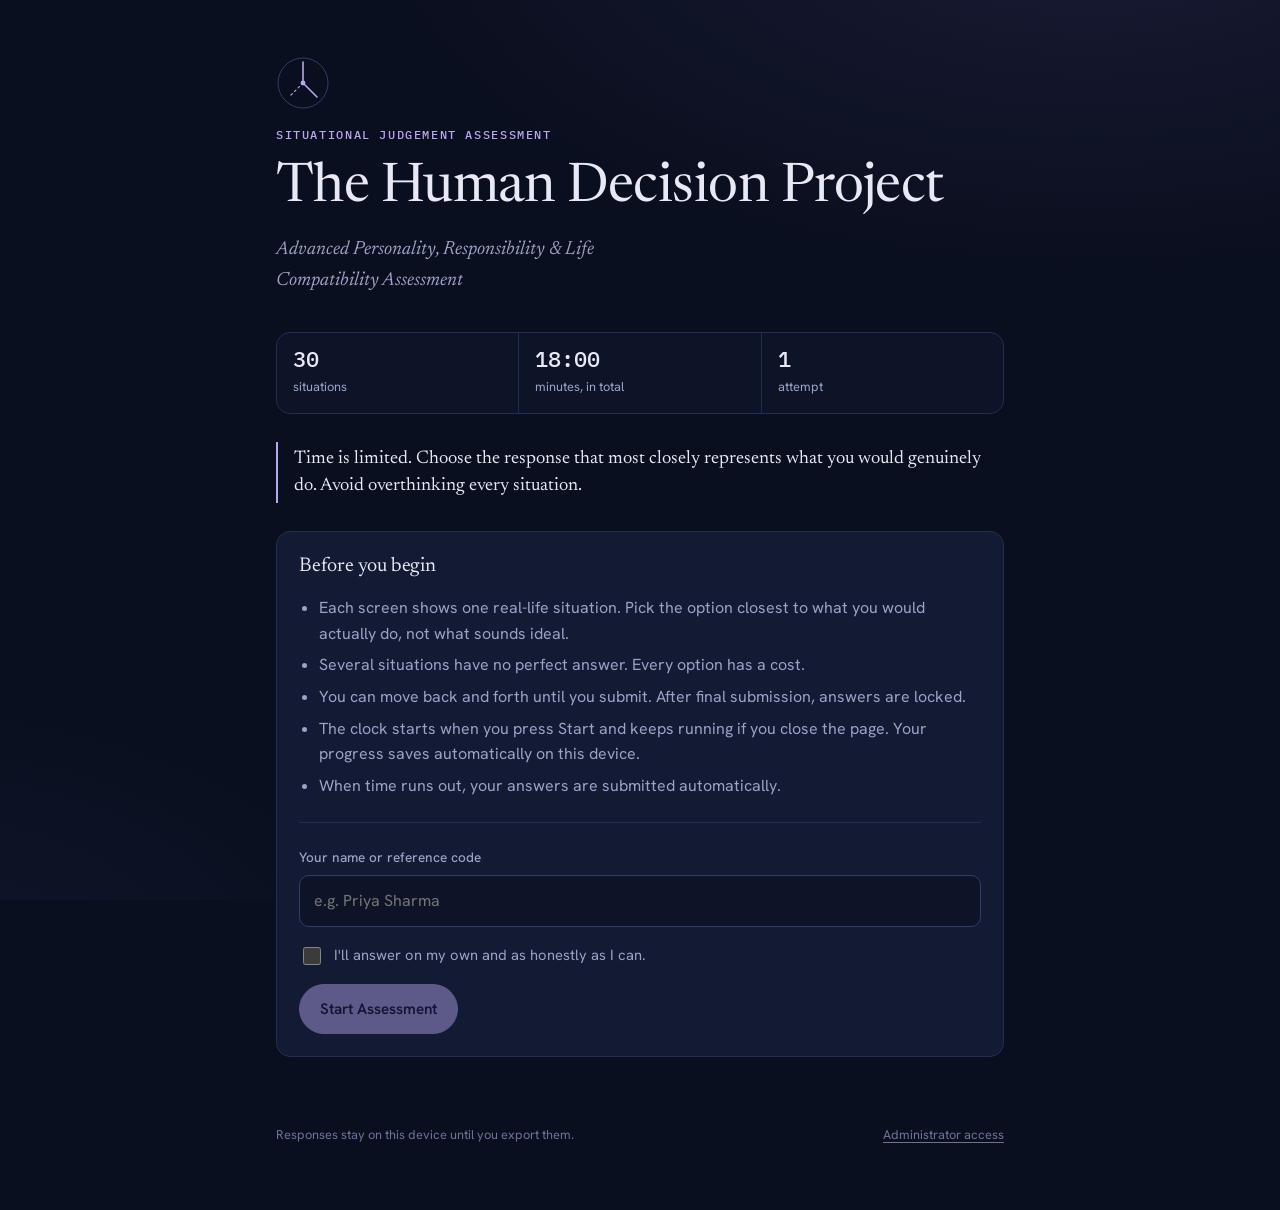
==== index.html @ 731b707e "Add The Human Decision Project assessment Co-Authored-By: Claude Opus 5.5 <noreply@anthropic.com> Cl" ====
<!doctype html>
<html lang="en">
<head>
<meta charset="utf-8">
<meta name="viewport" content="width=device-width,initial-scale=1,viewport-fit=cover">
<meta name="theme-color" content="#0A0F1F">
<title>The Human Decision Project</title>
<meta name="claude:viewport-fit-sides" content="cover">
<meta name="description" content="Advanced Personality, Responsibility & Life Compatibility Assessment">
<link rel="preconnect" href="https://fonts.googleapis.com">
<link rel="preconnect" href="https://fonts.gstatic.com" crossorigin>
<link rel="stylesheet" href="https://fonts.googleapis.com/css2?family=Newsreader:ital,opsz,wght@0,6..72,400;0,6..72,500;1,6..72,400;1,6..72,500&family=Hanken+Grotesk:wght@400;500;600;700&family=IBM+Plex+Mono:wght@400;500&display=swap">
<style>
:root{padding-top:env(safe-area-inset-top,0px);padding-bottom:env(safe-area-inset-bottom,0px)}[hidden]{display:none!important}img{max-width:100%}
/* Layout: a single calm column, one decision per screen; a thin instrument bar (clock, progress) above. Dark-only by design. */
:root{
  --bg:#0A0F1F; --bg-2:#0E1428; --surface:#131A33; --surface-2:#18203D;
  --line:#252E52; --line-2:#323C68;
  --fg:#E8E9F4; --muted:#9CA2C6; --faint:#6C739A;
  --accent:#B9A7F2; --accent-strong:#9C86EC; --accent-ink:#140F2B; --accent-wash:rgba(185,167,242,.12);
  --ok:#7FD1AE; --warn:#F2C46D; --crit:#F08A8A;
  --f-display:"Newsreader",Georgia,"Times New Roman",serif;
  --f-body:"Hanken Grotesk",system-ui,-apple-system,"Segoe UI",Roboto,sans-serif;
  --f-mono:"IBM Plex Mono",ui-monospace,SFMono-Regular,Menlo,Consolas,monospace;
  --r:14px; --r-sm:10px;
  color-scheme:dark;
}
*{box-sizing:border-box}
html,body{min-height:100%}
body{margin:0;background:var(--bg);color:var(--fg);font:16px/1.6 var(--f-body);-webkit-font-smoothing:antialiased;
  background-image:radial-gradient(1200px 600px at 85% -10%, rgba(156,134,236,.10), transparent 60%),radial-gradient(900px 500px at -10% 110%, rgba(90,110,200,.08), transparent 60%);background-attachment:fixed}
body::before{content:"";position:fixed;inset:0 0 auto;height:env(safe-area-inset-top,0px);z-index:10;background:var(--bg)}
button,input,textarea{font:inherit;color:inherit}
:focus-visible{outline:2px solid var(--accent);outline-offset:3px;border-radius:6px}
.wrap{max-width:760px;margin:0 auto;padding-left:max(16px,env(safe-area-inset-left,0px));padding-right:max(16px,env(safe-area-inset-right,0px));padding-block:28px 64px}
.wrap.wide{max-width:980px}
h1,h2,h3{font-family:var(--f-display);font-weight:400;text-wrap:balance;margin:0;letter-spacing:-.01em}
h1{font-size:clamp(2.1rem,6vw,3.4rem);line-height:1.05}
h2{font-size:clamp(1.5rem,4vw,2rem);line-height:1.15}
h3{font-size:1.25rem;line-height:1.25}
p{margin:0}
.eyebrow{font:500 .72rem/1.2 var(--f-mono);text-transform:uppercase;letter-spacing:.14em;color:var(--accent)}
.muted{color:var(--muted)}
.mono{font-family:var(--f-mono);font-variant-numeric:tabular-nums}
.stack{display:flex;flex-direction:column;gap:16px}
.row{display:flex;gap:12px;flex-wrap:wrap;align-items:center}
.view{animation:rise .45s ease both}
@keyframes rise{from{opacity:.0;transform:translateY(8px)}to{opacity:1;transform:none}}

/* buttons */
.btn{appearance:none;border:1px solid var(--line-2);background:var(--surface);color:var(--fg);padding:12px 20px;border-radius:999px;font-weight:600;font-size:.95rem;cursor:pointer;transition:background .2s,border-color .2s,transform .1s;display:inline-flex;align-items:center;gap:8px;min-height:46px}
.btn:hover{border-color:var(--accent);background:var(--surface-2)}
.btn:active{transform:translateY(1px)}
.btn.primary{background:var(--accent);border-color:var(--accent);color:var(--accent-ink)}
.btn.primary:hover{background:#CABBF6}
.btn.ghost{background:transparent;border-color:transparent;color:var(--muted)}
.btn.ghost:hover{color:var(--fg);background:var(--surface)}
.btn.danger{border-color:rgba(240,138,138,.5)}
.btn[disabled]{opacity:.45;cursor:not-allowed}
.btn.sm{padding:8px 14px;min-height:38px;font-size:.85rem}

/* intro */
.hero{padding-block:28px 8px;display:flex;flex-direction:column;gap:18px}
.hero .sub{font-family:var(--f-display);font-style:italic;font-size:1.2rem;color:var(--muted);max-width:34ch}
.mark{width:54px;height:54px}
.facts{display:grid;grid-template-columns:repeat(3,1fr);gap:1px;background:var(--line);border:1px solid var(--line);border-radius:var(--r);overflow:hidden}
.facts div{background:var(--bg-2);padding:14px 16px;min-width:0}
.facts b{display:block;font:500 1.35rem/1.2 var(--f-mono);color:var(--fg)}
.facts span{font-size:.8rem;color:var(--muted)}
.notice{border-left:2px solid var(--accent);padding:4px 0 4px 16px;font-family:var(--f-display);font-size:1.15rem;line-height:1.45}
.panel{background:var(--surface);border:1px solid var(--line);border-radius:var(--r);padding:22px}
.rules{margin:0;padding-left:20px;color:var(--muted);display:flex;flex-direction:column;gap:6px}
.field{display:flex;flex-direction:column;gap:6px}
.field label{font-size:.85rem;color:var(--muted);font-weight:500}
.input{background:var(--bg-2);border:1px solid var(--line-2);border-radius:var(--r-sm);padding:12px 14px;width:100%;min-height:46px}
.input:focus{border-color:var(--accent);outline:none}
.check{display:flex;gap:10px;align-items:flex-start;font-size:.92rem;color:var(--muted);cursor:pointer}
.check input{margin-top:4px;accent-color:var(--accent);width:18px;height:18px;flex:none}

/* test bar */
.bar{position:sticky;top:env(safe-area-inset-top,0px);z-index:5;background:rgba(10,15,31,.86);backdrop-filter:blur(10px);-webkit-backdrop-filter:blur(10px);border-bottom:1px solid var(--line)}
.bar-in{max-width:760px;margin:0 auto;padding-left:max(16px,env(safe-area-inset-left,0px));padding-right:max(16px,env(safe-area-inset-right,0px));padding-block:12px;display:flex;align-items:center;gap:14px;flex-wrap:wrap}
.clock{font:500 1.35rem/1 var(--f-mono);font-variant-numeric:tabular-nums;padding:8px 12px;border:1px solid var(--line-2);border-radius:999px;display:flex;align-items:center;gap:8px;transition:color .3s,border-color .3s}
.clock i{width:8px;height:8px;border-radius:50%;background:var(--accent);animation:pulse 2s ease-in-out infinite}
.clock.warn{color:var(--warn);border-color:rgba(242,196,109,.5)}.clock.warn i{background:var(--warn)}
.clock.crit{color:var(--crit);border-color:rgba(240,138,138,.6)}.clock.crit i{background:var(--crit);animation-duration:.8s}
@keyframes pulse{50%{opacity:.3}}
.prog{flex:1;min-width:140px;display:flex;flex-direction:column;gap:6px}
.prog-meta{display:flex;justify-content:space-between;font:400 .78rem/1 var(--f-mono);color:var(--muted);gap:8px}
.track{height:4px;background:var(--line);border-radius:4px;overflow:hidden}
.track span{display:block;height:100%;background:linear-gradient(90deg,var(--accent-strong),var(--accent));width:0;transition:width .4s ease}
.toast{position:fixed;left:50%;transform:translateX(-50%);top:calc(env(safe-area-inset-top,0px) + 82px);z-index:20;max-width:min(560px,calc(100% - 32px));background:var(--surface-2);border:1px solid var(--line-2);border-left:3px solid var(--warn);border-radius:var(--r-sm);padding:12px 16px;box-shadow:0 12px 40px rgba(0,0,0,.45);display:flex;gap:12px;align-items:flex-start;animation:drop .35s ease both}
.toast.crit{border-left-color:var(--crit)}
.toast b{font-family:var(--f-mono);font-weight:500}
@keyframes drop{from{opacity:0;transform:translate(-50%,-10px)}to{opacity:1;transform:translate(-50%,0)}}

/* question */
.q-head{display:flex;justify-content:space-between;align-items:baseline;gap:12px;margin-bottom:14px}
.q-num{font:500 .8rem/1 var(--f-mono);color:var(--accent);letter-spacing:.08em}
.q-text{font-family:var(--f-display);font-size:clamp(1.3rem,3.6vw,1.65rem);line-height:1.38;margin-bottom:8px}
.q-ask{color:var(--muted);font-size:.92rem;margin-bottom:20px}
.opts{display:flex;flex-direction:column;gap:10px}
.opt{display:flex;gap:14px;align-items:flex-start;text-align:left;width:100%;background:var(--bg-2);border:1px solid var(--line);border-radius:var(--r-sm);padding:14px 16px;cursor:pointer;transition:border-color .2s,background .2s,transform .15s;line-height:1.5}
.opt:hover{border-color:var(--line-2);background:var(--surface)}
.opt .k{flex:none;width:28px;height:28px;border-radius:50%;border:1px solid var(--line-2);display:grid;place-items:center;font:500 .8rem/1 var(--f-mono);color:var(--muted);transition:all .2s}
.opt[aria-checked="true"]{border-color:var(--accent);background:var(--accent-wash)}
.opt[aria-checked="true"] .k{background:var(--accent);border-color:var(--accent);color:var(--accent-ink)}
.q-card{transition:opacity .22s ease,transform .22s ease}
.q-card.out{opacity:0;transform:translateX(-10px)}
.q-card.in{opacity:0;transform:translateX(10px)}
.nav{display:flex;justify-content:space-between;gap:10px;margin-top:24px;flex-wrap:wrap}
.grid-toggle{margin-top:28px;border-top:1px solid var(--line);padding-top:16px}
.qgrid{display:grid;grid-template-columns:repeat(10,1fr);gap:6px;margin-top:12px}
.qgrid button{aspect-ratio:1;max-width:100%;border:1px solid var(--line);background:transparent;border-radius:8px;font:500 .78rem/1 var(--f-mono);color:var(--muted);cursor:pointer;padding:0}
.qgrid button.ans{background:var(--surface-2);color:var(--fg);border-color:var(--line-2)}
.qgrid button.cur{border-color:var(--accent);color:var(--accent)}

/* review / done */
.list{display:flex;flex-direction:column;gap:8px}
.chip{display:inline-flex;align-items:center;gap:6px;padding:4px 10px;border-radius:999px;font:500 .78rem/1.4 var(--f-mono);border:1px solid var(--line-2);color:var(--muted)}
.chip.ok{color:var(--ok);border-color:rgba(127,209,174,.4)}
.chip.warn{color:var(--warn);border-color:rgba(242,196,109,.4)}
.chip.crit{color:var(--crit);border-color:rgba(240,138,138,.4)}
.confirm{border:1px solid rgba(242,196,109,.45);background:rgba(242,196,109,.06);border-radius:var(--r);padding:18px}
.id-block{font:500 clamp(1.2rem,4.5vw,1.7rem)/1.2 var(--f-mono);letter-spacing:.04em;word-break:break-all;color:var(--accent)}
.stats{display:grid;grid-template-columns:repeat(4,1fr);gap:1px;background:var(--line);border:1px solid var(--line);border-radius:var(--r);overflow:hidden}
.stats div{background:var(--bg-2);padding:14px;min-width:0}
.stats b{display:block;font:500 1.15rem/1.3 var(--f-mono)}
.stats span{font-size:.78rem;color:var(--muted)}
textarea.input{min-height:160px;font:400 .8rem/1.5 var(--f-mono);resize:vertical}
details summary{cursor:pointer;color:var(--muted);font-size:.9rem}
.hr{height:1px;background:var(--line);border:0;margin:8px 0}
.foot{margin-top:40px;font-size:.8rem;color:var(--faint);display:flex;justify-content:space-between;gap:12px;flex-wrap:wrap}
.linkish{background:none;border:0;color:var(--faint);text-decoration:underline;text-underline-offset:3px;cursor:pointer;padding:0;font-size:.8rem}
.linkish:hover{color:var(--muted)}

/* admin report */
.rep-sec{display:flex;flex-direction:column;gap:14px;padding-block:22px;border-top:1px solid var(--line)}
.rep-sec:first-of-type{border-top:0}
.dims{display:flex;flex-direction:column;gap:14px}
.dim{display:grid;grid-template-columns:minmax(0,190px) 1fr 46px;gap:14px;align-items:center}
.dim .nm{font-weight:600;font-size:.92rem}
.dim .val{font:500 .9rem/1 var(--f-mono);text-align:right;font-variant-numeric:tabular-nums}
.meter{position:relative;height:10px;background:var(--bg-2);border:1px solid var(--line);border-radius:6px;overflow:hidden}
.meter span{position:absolute;inset:0 auto 0 0;border-radius:6px}
.meter::after{content:"";position:absolute;left:50%;top:-2px;bottom:-2px;width:1px;background:var(--line-2)}
.obs{grid-column:1/-1;color:var(--muted);font-size:.9rem;margin-top:-6px}
.tbl-wrap{overflow-x:auto;border:1px solid var(--line);border-radius:var(--r-sm)}
table{border-collapse:collapse;width:100%;font-size:.88rem;min-width:520px}
th,td{text-align:left;padding:10px 12px;border-bottom:1px solid var(--line);vertical-align:top}
th{font:500 .72rem/1.2 var(--f-mono);text-transform:uppercase;letter-spacing:.1em;color:var(--muted);background:var(--bg-2)}
tr:last-child td{border-bottom:0}
.two{display:grid;grid-template-columns:1fr 1fr;gap:16px}
.card{background:var(--surface);border:1px solid var(--line);border-radius:var(--r);padding:18px;min-width:0}
.card ul{margin:8px 0 0;padding-left:18px;display:flex;flex-direction:column;gap:6px}
.pat{display:grid;grid-template-columns:minmax(0,170px) 1fr 30px;gap:12px;align-items:center;font-size:.9rem}
.pat .meter::after{display:none}
.disclaimer{font-size:.85rem;color:var(--muted);border:1px dashed var(--line-2);border-radius:var(--r-sm);padding:12px 14px}

@media (max-width:620px){
  .facts{grid-template-columns:1fr 1fr 1fr}
  .facts b{font-size:1.1rem}
  .stats{grid-template-columns:1fr 1fr}
  .two{grid-template-columns:1fr}
  .dim{grid-template-columns:1fr 46px}
  .dim .meter{grid-column:1/-1;grid-row:2}
  .pat{grid-template-columns:minmax(0,1fr) 30px}
  .pat .meter{grid-column:1/-1;grid-row:2}
  .qgrid{grid-template-columns:repeat(6,1fr)}
  .bar-in{gap:10px}
  .clock{font-size:1.15rem}
}
@media (prefers-reduced-motion:reduce){*,*::before,*::after{animation:none!important;transition:none!important}}
</style>
</head>
<body>

<div id="app">

<!-- INTRO -->
<section id="v-intro" class="view" hidden>
  <div class="wrap stack" style="gap:28px">
    <div class="hero">
      <svg class="mark" viewBox="0 0 54 54" aria-hidden="true"><circle cx="27" cy="27" r="25" fill="none" stroke="var(--line-2)"/><path d="M27 6v21l14 14" fill="none" stroke="var(--accent)" stroke-width="1.6" stroke-linecap="round"/><path d="M27 27 13 41" fill="none" stroke="var(--muted)" stroke-width="1.2" stroke-linecap="round" stroke-dasharray="2 3"/><circle cx="27" cy="27" r="2.4" fill="var(--accent)"/></svg>
      <p class="eyebrow">Situational judgement assessment</p>
      <h1>The Human Decision Project</h1>
      <p class="sub">Advanced Personality, Responsibility &amp; Life Compatibility Assessment</p>
    </div>

    <div class="facts">
      <div><b>30</b><span>situations</span></div>
      <div><b>18:00</b><span>minutes, in total</span></div>
      <div><b>1</b><span>attempt</span></div>
    </div>

    <p class="notice">Time is limited. Choose the response that most closely represents what you would genuinely do. Avoid overthinking every situation.</p>

    <div class="panel stack">
      <h3>Before you begin</h3>
      <ul class="rules">
        <li>Each screen shows one real-life situation. Pick the option closest to what you would actually do, not what sounds ideal.</li>
        <li>Several situations have no perfect answer. Every option has a cost.</li>
        <li>You can move back and forth until you submit. After final submission, answers are locked.</li>
        <li>The clock starts when you press Start and keeps running if you close the page. Your progress saves automatically on this device.</li>
        <li>When time runs out, your answers are submitted automatically.</li>
      </ul>
      <hr class="hr">
      <div class="field">
        <label for="inp-name">Your name or reference code</label>
        <input id="inp-name" class="input" autocomplete="off" maxlength="80" placeholder="e.g. Priya Sharma">
      </div>
      <label class="check" for="inp-consent"><input type="checkbox" id="inp-consent"> I'll answer on my own and as honestly as I can.</label>
      <div class="row">
        <button id="btn-start" class="btn primary" disabled>Start Assessment</button>
        <span id="intro-hint" class="muted" style="font-size:.85rem"></span>
      </div>
    </div>

    <div class="foot"><span>Responses stay on this device until you export them.</span><button class="linkish" data-go-admin>Administrator access</button></div>
  </div>
</section>

<!-- TEST -->
<section id="v-test" hidden>
  <div class="bar"><div class="bar-in">
    <div id="clock" class="clock" role="timer" aria-live="off"><i></i><span id="clock-t">18:00</span></div>
    <div class="prog">
      <div class="prog-meta"><span id="pm-answered">0 answered</span><span id="pm-left">30 unanswered</span></div>
      <div class="track"><span id="pm-track"></span></div>
    </div>
  </div></div>
  <div class="wrap">
    <div id="qcard" class="q-card">
      <div class="q-head"><span id="q-num" class="q-num">SITUATION 01 / 30</span></div>
      <p id="q-text" class="q-text"></p>
      <p class="q-ask">What would you actually do?</p>
      <div id="q-opts" class="opts" role="radiogroup" aria-labelledby="q-text"></div>
    </div>
    <div class="nav">
      <button id="btn-prev" class="btn">← Previous</button>
      <div class="row">
        <button id="btn-review" class="btn ghost">Review &amp; submit</button>
        <button id="btn-next" class="btn primary">Next →</button>
      </div>
    </div>
    <div class="grid-toggle">
      <details id="grid-d"><summary>Jump to a situation</summary><div id="qgrid" class="qgrid"></div></details>
    </div>
  </div>
</section>

<!-- REVIEW -->
<section id="v-review" class="view" hidden>
  <div class="wrap stack" style="gap:22px">
    <div class="row" style="justify-content:space-between"><p class="eyebrow">Review</p><div id="clock2" class="clock"><i></i><span id="clock2-t"></span></div></div>
    <h2>Ready to submit?</h2>
    <p id="rv-summary" class="muted"></p>
    <div id="rv-unans" class="stack" style="gap:10px"></div>
    <div class="row">
      <button id="rv-back" class="btn">← Back to situations</button>
      <button id="rv-submit" class="btn primary">Submit final responses</button>
    </div>
    <div id="rv-confirm" class="confirm stack" hidden>
      <p><b>Submit now?</b> Your answers will be locked and cannot be changed afterwards.</p>
      <div class="row"><button id="rv-cancel" class="btn">Keep working</button><button id="rv-yes" class="btn primary">Yes, submit</button></div>
    </div>
  </div>
</section>

<!-- DONE -->
<section id="v-done" class="view" hidden>
  <div class="wrap stack" style="gap:24px">
    <p class="eyebrow" id="done-eyebrow">Submitted</p>
    <h2>Thank you. Your responses are recorded.</h2>
    <p class="muted">This assessment does not show a result to participants. Download your response file and send it to the person who asked you to take the assessment.</p>
    <div class="panel stack" style="gap:10px">
      <span class="muted" style="font-size:.85rem">Assessment ID</span>
      <div id="done-id" class="id-block"></div>
    </div>
    <div id="ix-offer" class="panel stack" hidden>
      <p class="eyebrow">Optional · adults 18+ · untimed</p>
      <h3>Intimacy &amp; sexual compatibility</h3>
      <p class="muted" style="font-size:.92rem">8 short questions about expectations, communication and boundaries around physical intimacy in a long-term relationship. Nothing explicit. It is entirely your choice, and skipping it has no effect on anything else. Do this part only if you are comfortable sharing these answers with the assessor.</p>
      <label class="check" for="ix-adult"><input type="checkbox" id="ix-adult"> I am 18 or older.</label>
      <label class="check" for="ix-consent"><input type="checkbox" id="ix-consent"> I choose to answer this section and understand it will be included in my response file.</label>
      <div class="row"><button id="ix-start" class="btn primary" disabled>Begin optional section</button><button id="ix-skip" class="btn ghost">Skip this section</button></div>
    </div>
    <p id="ix-status" class="muted" style="font-size:.9rem" hidden></p>
    <div class="stats">
      <div><b id="ds-ans"></b><span>answered</span></div>
      <div><b id="ds-un"></b><span>unanswered</span></div>
      <div><b id="ds-time"></b><span>time taken</span></div>
      <div><b id="ds-at"></b><span>completed</span></div>
    </div>
    <div class="row">
      <button id="btn-dl-json" class="btn primary">Download response file (.json)</button>
      <button id="btn-dl-rep" class="btn">Download readable report</button>
      <button id="btn-copy" class="btn ghost">Copy response data</button>
    </div>
    <p id="dl-msg" class="muted" style="font-size:.88rem" aria-live="polite"></p>
    <details><summary>Show raw response data</summary><textarea id="raw-json" class="input" readonly style="margin-top:10px"></textarea></details>
    <div id="admin-entry" class="panel row" style="justify-content:space-between" hidden>
      <div><b>Administrator analysis</b><p class="muted" style="font-size:.88rem">For the assessor only. Requires the administrator passcode.</p></div>
      <button class="btn" data-go-admin>Open analysis →</button>
    </div>
    <div class="foot"><span>Responses are locked.</span><button id="btn-new" class="linkish">Start a new assessment on this device</button></div>
    <div id="new-confirm" class="confirm stack" hidden>
      <p>This archives the current submission on this device and starts a fresh assessment with a new ID. Make sure the response file has been saved.</p>
      <div class="row"><button id="new-cancel" class="btn">Cancel</button><button id="new-yes" class="btn danger">Start new assessment</button></div>
    </div>
  </div>
</section>

<!-- INTIMACY MODULE -->
<section id="v-ix" hidden>
  <div class="bar"><div class="bar-in">
    <span class="chip">Optional · untimed</span>
    <div class="prog">
      <div class="prog-meta"><span id="ix-pm-a">0 answered</span><span>Intimacy &amp; compatibility</span></div>
      <div class="track"><span id="ix-pm-t"></span></div>
    </div>
  </div></div>
  <div class="wrap">
    <div id="ix-card" class="q-card">
      <div class="q-head"><span id="ix-num" class="q-num"></span></div>
      <p id="ix-text" class="q-text"></p>
      <p class="q-ask">Choose the answer that fits you best.</p>
      <div id="ix-opts" class="opts" role="radiogroup" aria-labelledby="ix-text"></div>
    </div>
    <div class="nav">
      <button id="ix-prev" class="btn">← Previous</button>
      <button id="ix-next" class="btn primary">Next →</button>
    </div>
    <div id="ix-confirm" class="confirm stack" style="margin-top:20px" hidden>
      <p id="ix-confirm-t"><b>Submit this section?</b> Answers will be locked.</p>
      <div class="row"><button id="ix-cancel" class="btn">Keep working</button><button id="ix-yes" class="btn primary">Submit section</button></div>
    </div>
    <div class="foot"><button id="ix-leave" class="linkish">Stop and skip this section</button></div>
  </div>
</section>

<!-- ADMIN -->
<section id="v-admin" class="view" hidden>
  <div class="wrap wide stack" style="gap:22px">
    <div class="row" style="justify-content:space-between"><p class="eyebrow">Administrator</p><button id="adm-exit" class="btn ghost sm">← Exit</button></div>
    <div id="adm-gate" class="panel stack" style="max-width:460px">
      <h3>Administrator passcode</h3>
      <p class="muted" style="font-size:.9rem">The analysis is for the assessor only. Participants should not see it.</p>
      <div class="field"><label for="adm-code">Passcode</label><input id="adm-code" type="password" class="input" autocomplete="off"></div>
      <div class="row"><button id="adm-unlock" class="btn primary">Unlock</button><span id="adm-err" class="muted" style="font-size:.85rem;color:var(--crit)"></span></div>
    </div>
    <div id="adm-load" class="stack" hidden>
      <h2>Load a response file</h2>
      <div class="two">
        <div class="card stack">
          <h3>From a file</h3>
          <p class="muted" style="font-size:.9rem">Choose a .json response file exported by a participant.</p>
          <input id="adm-file" type="file" accept=".json,application/json" class="input">
          <div id="adm-local" class="stack" hidden><hr class="hr"><button id="adm-use-local" class="btn">Use the latest submission on this device</button></div>
        </div>
        <div class="card stack">
          <h3>Paste the data</h3>
          <textarea id="adm-paste" class="input" placeholder='{"schema":"human-decision-project/1", …}'></textarea>
          <button id="adm-parse" class="btn">Analyse pasted data</button>
        </div>
      </div>
      <p id="adm-load-err" style="color:var(--crit);font-size:.9rem" aria-live="polite"></p>
    </div>
    <div id="adm-report" hidden></div>
  </div>
</section>

</div>
<div id="toast-root" aria-live="assertive"></div>

<script>
(function(){
"use strict";
/* ---------- data ---------- */
const QUESTIONS = [{"id":"F1","text":"Your salary has just come in. After rent you have ₹40,000 left. A close friend asks to borrow ₹25,000 for a hospital bill and says he will repay in three months. Your own course fee of ₹30,000 is due in four months.","opts":[{"id":"F1-a","text":"Lend him the full amount. The course can wait if it has to."},{"id":"F1-b","text":"Lend ₹10,000 and help him find other sources for the rest."},{"id":"F1-c","text":"Lend the full amount, but agree on a written repayment schedule first."},{"id":"F1-d","text":"Tell him you can't lend right now, without going into detail."},{"id":"F1-e","text":"Offer to pay part of the bill directly to the hospital instead of giving cash."},{"id":"F1-f","text":"Lend it, and plan to borrow from your family if your course fee falls short."}]},{"id":"E1","text":"Your partner snaps at you after a long day over something small. You did nothing wrong.","opts":[{"id":"E1-a","text":"Give them space and talk about it later, once they are calm."},{"id":"E1-b","text":"Ask right away what is actually bothering them."},{"id":"E1-c","text":"Tell them it isn't fair to take it out on you."},{"id":"E1-d","text":"Snap back. You've had a long day too."},{"id":"E1-e","text":"Apologise even though it wasn't your fault, to keep the peace."},{"id":"E1-f","text":"Make them tea, say nothing about it, and let it pass."}]},{"id":"P1","text":"Driving on a highway at night, you see the car ahead hit a two-wheeler and drive away. The rider is lying on the road, conscious, with a bleeding leg.","opts":[{"id":"P1-a","text":"Park safely with hazard lights on, call 112, then go to the rider."},{"id":"P1-b","text":"Chase the car to get its number plate."},{"id":"P1-c","text":"Drag the rider off the road immediately."},{"id":"P1-d","text":"Call 112 from your car and wait there until help arrives."},{"id":"P1-e","text":"Stop and record a video of the scene for evidence, then help."},{"id":"P1-f","text":"Wave down other vehicles so you can help together."}]},{"id":"I1","text":"Your parents want you to spend two years in government-exam coaching. You want to try building your own business.","opts":[{"id":"I1-a","text":"Follow their plan. They have sacrificed a lot for you."},{"id":"I1-b","text":"Start the business with a fixed deadline. If it fails, do the coaching."},{"id":"I1-c","text":"Do both part-time."},{"id":"I1-d","text":"Go ahead with the business. It's your life."},{"id":"I1-e","text":"Show them a written plan and ask for one year."},{"id":"I1-f","text":"Put off the decision and keep things as they are."}]},{"id":"A1","text":"You are offered a promotion with 40% more pay, but it means moving to another city for two years. Your parents are ageing and live alone near you.","opts":[{"id":"A1-a","text":"Accept. Arrange care for them and visit every month."},{"id":"A1-b","text":"Decline. Family comes first at this stage."},{"id":"A1-c","text":"Try to negotiate a later move or partly remote work."},{"id":"A1-d","text":"Accept and move your parents with you."},{"id":"A1-e","text":"Ask your siblings to take over their care."},{"id":"A1-f","text":"Ask for more time and hope the situation changes."}]},{"id":"C1","text":"You promised to help a friend move house on Sunday. On Saturday night you are offered one day of paid work on Sunday, worth ₹8,000.","opts":[{"id":"C1-a","text":"Keep your promise to your friend."},{"id":"C1-b","text":"Take the work, explain honestly, and offer to pay for movers."},{"id":"C1-c","text":"Help in the morning and try to do the work in the afternoon."},{"id":"C1-d","text":"Take the work and tell your friend something came up."},{"id":"C1-e","text":"Ask your friend whether they would mind before deciding."},{"id":"C1-f","text":"Find someone else to help in your place."}]},{"id":"R1","text":"A plumber quotes ₹6,000 to fix a leak. You have watched a few videos and think you could do it yourself with a ₹600 part.","opts":[{"id":"R1-a","text":"Try it yourself and call the plumber if it goes wrong."},{"id":"R1-b","text":"Get a second quote first."},{"id":"R1-c","text":"Pay the plumber. It isn't worth the risk."},{"id":"R1-d","text":"Ask the plumber to break down the quote, then negotiate."},{"id":"R1-e","text":"Ask a handy friend to help you do it."}]},{"id":"F2","text":"You receive an unexpected bonus of ₹1,50,000. You owe ₹60,000 on a credit card at 36% yearly interest. Your parents have hinted that the house needs repairs, and you have wanted a better laptop for work.","opts":[{"id":"F2-a","text":"Clear the credit card in full first, then decide about the rest."},{"id":"F2-b","text":"Give most of it to your parents for repairs and keep paying the card monthly."},{"id":"F2-c","text":"Buy the laptop first. Better tools will raise your income."},{"id":"F2-d","text":"Split it roughly three ways between the card, parents and laptop."},{"id":"F2-e","text":"Invest most of it and keep paying the card's minimum due."},{"id":"F2-f","text":"Leave it untouched in savings for a few months while you think it over."}]},{"id":"E3","text":"A close friend tells you they may be fired. You honestly think they have been careless at work for months.","opts":[{"id":"E3-a","text":"Tell them directly that they've been careless and need to fix it."},{"id":"E3-b","text":"Listen first, then ask what they think went wrong."},{"id":"E3-c","text":"Reassure them it isn't their fault."},{"id":"E3-d","text":"Help them update their CV and start applying elsewhere."},{"id":"E3-e","text":"Share a time you failed yourself, so they feel less alone."},{"id":"E3-f","text":"Change the subject. It isn't your place to judge."}]},{"id":"P2","text":"Twenty minutes before an important client presentation, your laptop won't start. The final slides are on it.","opts":[{"id":"P2-a","text":"Pull the latest version from email or cloud and present from a colleague's laptop."},{"id":"P2-b","text":"Tell the client honestly and ask to reschedule."},{"id":"P2-c","text":"Present without slides, using a whiteboard and what you remember."},{"id":"P2-d","text":"Keep trying to fix the laptop until the last minute."},{"id":"P2-e","text":"Ask a teammate to open the meeting while you rebuild the key slides."},{"id":"P2-f","text":"Delay the start by fifteen minutes without explaining why."}]},{"id":"I2","text":"Your team agrees on an approach in a meeting. You think it's wrong, but everyone seems confident, including your manager.","opts":[{"id":"I2-a","text":"Speak up in the meeting and give your reasons."},{"id":"I2-b","text":"Go along with it, but send your manager a short written note afterwards."},{"id":"I2-c","text":"Go along with it. They may see something you don't."},{"id":"I2-d","text":"Quietly do your own part your way."},{"id":"I2-e","text":"Talk it over with one trusted colleague first."},{"id":"I2-f","text":"Stay silent. If it fails, it isn't on you."}]},{"id":"A2","text":"A one-year certification costs ₹1,80,000 and needs three hours every evening. It would probably double your salary within three years.","opts":[{"id":"A2-a","text":"Enrol now and take an education loan if needed."},{"id":"A2-b","text":"Save for six months, then enrol without a loan."},{"id":"A2-c","text":"Look for a cheaper online alternative first."},{"id":"A2-d","text":"Skip it. Three hours every evening is too much right now."},{"id":"A2-e","text":"Ask your employer to sponsor it in exchange for a service bond."},{"id":"A2-f","text":"Enrol, but drop out if it starts affecting work."}]},{"id":"F4","text":"You get a job offer from a 15-month-old startup paying ₹8,000 a month more than you earn now, but without PF or health insurance. Your current job is stable with slow growth.","opts":[{"id":"F4-a","text":"Take it. Higher pay and faster learning matter more right now."},{"id":"F4-b","text":"Take it, but only after buying a personal health policy and saving six months of expenses."},{"id":"F4-c","text":"Use the offer to negotiate a raise in your current job."},{"id":"F4-d","text":"Stay where you are. Stability matters more at this stage."},{"id":"F4-e","text":"Ask your family and partner and go with what they prefer."},{"id":"F4-f","text":"Take it and keep freelancing on the side as a backup."}]},{"id":"E4","text":"At a family dinner, a relative mocks your career choice in front of everyone.","opts":[{"id":"E4-a","text":"Laugh it off and change the subject."},{"id":"E4-b","text":"Reply calmly with facts about your work."},{"id":"E4-c","text":"Reply with a sharp comeback."},{"id":"E4-d","text":"Stay quiet now and talk to the relative privately later."},{"id":"E4-e","text":"Make an excuse and leave the dinner early."},{"id":"E4-f","text":"Ask a parent to step in."}]},{"id":"P3","text":"At 2 a.m. you notice a strong smell of gas in the kitchen. Your family is asleep.","opts":[{"id":"P3-a","text":"Leave the switches alone, open the windows, shut the cylinder valve, wake everyone and step outside."},{"id":"P3-b","text":"Switch on the kitchen light to find where it's coming from."},{"id":"P3-c","text":"Call the gas agency's emergency number first."},{"id":"P3-d","text":"Wake everyone and get out at once, without stopping for anything."},{"id":"P3-e","text":"Shut the regulator, go back to sleep and call the agency in the morning."}]},{"id":"C3","text":"Your relationship has hit a rough patch. You have been arguing frequently for three months.","opts":[{"id":"C3-a","text":"Suggest a serious conversation about what has changed and what each of you needs."},{"id":"C3-b","text":"Suggest seeing a counsellor together."},{"id":"C3-c","text":"Take a few weeks apart."},{"id":"C3-d","text":"Keep going. It will pass."},{"id":"C3-e","text":"Consider ending it. Three months is a long time."},{"id":"C3-f","text":"Be extra kind and avoid topics that cause fights."}]},{"id":"R2","text":"This week you have three urgent deadlines: one from your manager, one from a client, and your sibling's wedding paperwork.","opts":[{"id":"R2-a","text":"Rank them by the cost of missing each, then agree new dates with the others."},{"id":"R2-b","text":"Work late every night and do all three."},{"id":"R2-c","text":"Ask for help with at least one of them."},{"id":"R2-d","text":"Do whichever is due first, then move to the next."},{"id":"R2-e","text":"Do the family task first. Work can wait."},{"id":"R2-f","text":"Start all three and switch whenever someone follows up."}]},{"id":"F3","text":"Eight months ago you lent ₹30,000 to a cousin. He has never mentioned it, and today he posted photos from a holiday abroad. You now need money for an urgent family expense.","opts":[{"id":"F3-a","text":"Message him directly, mention the trip, and ask for the full amount."},{"id":"F3-b","text":"Ask politely for whatever he can return now, without bringing up the trip."},{"id":"F3-c","text":"Ask an elder in the family to raise it with him."},{"id":"F3-d","text":"Say nothing and cover the expense from your savings or a loan."},{"id":"F3-e","text":"Bring it up at the next family gathering so others know."},{"id":"F3-f","text":"Write the money off in your mind and never lend to him again."}]},{"id":"I3","text":"You have to choose between two cities for a new job. Your friends and partner have strong opinions about each.","opts":[{"id":"I3-a","text":"List the factors that matter to you and decide yourself."},{"id":"I3-b","text":"Go with the city your partner prefers."},{"id":"I3-c","text":"Pick the one with the better pay."},{"id":"I3-d","text":"Take a vote among the people closest to you."},{"id":"I3-e","text":"Visit both before deciding."},{"id":"I3-f","text":"Accept whichever offer letter arrives first."}]},{"id":"E2","text":"After a stressful day you snap at your partner over something small. They go quiet.","opts":[{"id":"E2-a","text":"Apologise as soon as you notice and explain what stressed you."},{"id":"E2-b","text":"Wait until the next morning, then talk about it."},{"id":"E2-c","text":"Act normal and hope it blows over."},{"id":"E2-d","text":"Explain why you were stressed, without apologising. Your reaction was understandable."},{"id":"E2-e","text":"Do something kind for them instead of talking about it."},{"id":"E2-f","text":"Ask them why they have gone quiet."}]},{"id":"A3","text":"Two years into a job, you are doing well but bored. A senior offers you a role on a new project that could easily fail.","opts":[{"id":"A3-a","text":"Take it. You will learn more either way."},{"id":"A3-b","text":"Stay. You are good at your current work and it's safe."},{"id":"A3-c","text":"First ask what happens to your role if the project fails."},{"id":"A3-d","text":"Take it only if your current role is held for you."},{"id":"A3-e","text":"Use the offer to ask for more interesting work in your current team."},{"id":"A3-f","text":"Start looking for a new job outside instead."}]},{"id":"P4","text":"At a crowded railway station you get separated from your elderly mother. Her phone is in your bag.","opts":[{"id":"P4-a","text":"Go straight to the enquiry counter and request an announcement."},{"id":"P4-b","text":"Go back to the exact spot where you lost her and wait."},{"id":"P4-c","text":"Search platform by platform yourself."},{"id":"P4-d","text":"Phone relatives so they can help."},{"id":"P4-e","text":"Tell the railway police and give them her description."},{"id":"P4-f","text":"Run through the crowd calling her name."}]},{"id":"F5","text":"Your partner wants to spend ₹45,000 on outfits and gifts for a family wedding. You think ₹20,000 is reasonable. Your joint savings are ₹1,20,000.","opts":[{"id":"F5-a","text":"Agree to ₹45,000. Family occasions matter and an argument isn't worth it."},{"id":"F5-b","text":"Propose a limit of around ₹30,000 and walk through the numbers together."},{"id":"F5-c","text":"Hold firm at ₹20,000."},{"id":"F5-d","text":"Let them spend it and cut your own spending for the next two months to make up for it."},{"id":"F5-e","text":"Suggest they pay the extra from their personal money."},{"id":"F5-f","text":"Avoid the topic for now and decide closer to the date."}]},{"id":"C4","text":"You committed to six months of weekend volunteering. After two months it is tiring and not what you expected.","opts":[{"id":"C4-a","text":"Complete the six months as promised."},{"id":"C4-b","text":"Ask the coordinator to reduce your hours."},{"id":"C4-c","text":"Give two weeks' notice and leave."},{"id":"C4-d","text":"Gradually stop showing up."},{"id":"C4-e","text":"Find a replacement volunteer, then leave."}]},{"id":"E5","text":"You find out a close friend has been telling others about personal problems you shared in confidence.","opts":[{"id":"E5-a","text":"Confront them about it immediately."},{"id":"E5-b","text":"Wait a day, then tell them calmly how it affected you."},{"id":"E5-c","text":"Say nothing, but quietly stop sharing personal things with them."},{"id":"E5-d","text":"End the friendship."},{"id":"E5-e","text":"First ask mutual friends what exactly was said."},{"id":"E5-f","text":"Let it go. They probably meant well."}]},{"id":"I4","text":"You are alone in a new city. Your rent deposit refund is stuck, and you have ₹3,000 to last two weeks.","opts":[{"id":"I4-a","text":"Call home and ask for money straight away."},{"id":"I4-b","text":"Cut spending to essentials and pick up short-term gig work."},{"id":"I4-c","text":"Borrow from a colleague you met recently."},{"id":"I4-d","text":"Use a credit card or an instant loan app."},{"id":"I4-e","text":"Follow up with the landlord every day until the deposit is released."},{"id":"I4-f","text":"Live on a tight budget, and ask family only if nothing changes by day ten."}]},{"id":"P5","text":"In an important written test, with 15 minutes left, you realise you misread a question worth 20% of the marks and answered it wrong.","opts":[{"id":"P5-a","text":"Write a short, correct answer for it and leave the rest as it is."},{"id":"P5-b","text":"Leave it and use the time to finish the remaining questions properly."},{"id":"P5-c","text":"Ask the invigilator for extra time."},{"id":"P5-d","text":"Cross it out and add a note saying you misread the question."},{"id":"P5-e","text":"Redo it in full, even if you can't finish the others."}]},{"id":"A4","text":"Your business has made losses for eight months, and you have used half your savings to keep it going.","opts":[{"id":"A4-a","text":"Keep going. Most businesses take time."},{"id":"A4-b","text":"Set a three-month deadline with specific targets, then decide."},{"id":"A4-c","text":"Take a job and run the business part-time."},{"id":"A4-d","text":"Shut it down now and limit the losses."},{"id":"A4-e","text":"Bring in a partner or investor, even if you lose some control."},{"id":"A4-f","text":"Borrow from family to keep it running longer."}]},{"id":"C2","text":"A friend promised to help you on an important day. At the last minute they cancel because they got paid work.","opts":[{"id":"C2-a","text":"Understand. Money matters."},{"id":"C2-b","text":"Tell them clearly that you feel let down."},{"id":"C2-c","text":"Say it's fine, but trust them a little less from now on."},{"id":"C2-d","text":"Ask them to at least arrange someone in their place."},{"id":"C2-e","text":"Stop relying on them for anything."}]},{"id":"R3","text":"You are choosing between two flats. Flat A costs ₹14,000 a month with a 45-minute commute. Flat B costs ₹19,000 and is a 10-minute walk from work.","opts":[{"id":"R3-a","text":"Flat A. You save ₹60,000 a year."},{"id":"R3-b","text":"Flat B. Your time is worth more than the money."},{"id":"R3-c","text":"Work out the real cost of commute time and fares first, then decide."},{"id":"R3-d","text":"Ask colleagues who live near each flat."},{"id":"R3-e","text":"Choose whichever is in better condition with the better landlord."},{"id":"R3-f","text":"Flat A for now, and move after your next raise."}]}];
const IXQ = [{"id":"X1","text":"In a long-term relationship, how important is a regular physical relationship to you?","opts":[{"id":"X1-a","text":"Essential. It is a major part of how I feel connected."},{"id":"X1-b","text":"Important, but one part among many."},{"id":"X1-c","text":"It depends on the stage of life and the relationship."},{"id":"X1-d","text":"Nice to have. Emotional closeness matters more to me."},{"id":"X1-e","text":"Not very important to me."}]},{"id":"X2","text":"You and your partner want physical intimacy at quite different frequencies. What would you actually do?","opts":[{"id":"X2-a","text":"Talk about it openly and agree on a middle ground."},{"id":"X2-b","text":"Go along with their preference to avoid tension."},{"id":"X2-c","text":"Expect them to adjust to what you want."},{"id":"X2-d","text":"Avoid the topic and hope it settles on its own."},{"id":"X2-e","text":"Suggest seeing a counsellor or doctor if it keeps causing stress."},{"id":"X2-f","text":"Accept the difference and focus on other kinds of closeness."}]},{"id":"X3","text":"Your partner says no to intimacy one night when you were looking forward to it.","opts":[{"id":"X3-a","text":"Accept it without any pressure and stay affectionate."},{"id":"X3-b","text":"Accept it, but feel hurt and go quiet."},{"id":"X3-c","text":"Ask gently whether something is wrong, without pushing."},{"id":"X3-d","text":"Try to persuade them."},{"id":"X3-e","text":"Feel rejected and bring it up later."}]},{"id":"X4","text":"How comfortable are you talking with a partner about likes, dislikes and boundaries in intimacy?","opts":[{"id":"X4-a","text":"Comfortable. I can discuss it openly."},{"id":"X4-b","text":"I can, but it takes time and trust."},{"id":"X4-c","text":"Only if my partner brings it up first."},{"id":"X4-d","text":"I'd rather it be understood without talking about it."},{"id":"X4-e","text":"I find it difficult and would want help, such as a book or a counsellor."}]},{"id":"X5","text":"Your partner wants to try something new in intimacy that you're unsure about.","opts":[{"id":"X5-a","text":"Discuss it, agree limits, and try it only if you're both comfortable."},{"id":"X5-b","text":"Say no clearly. Your boundaries come first."},{"id":"X5-c","text":"Agree to keep them happy, even if you're uncomfortable."},{"id":"X5-d","text":"Ask for time to think about it."},{"id":"X5-e","text":"Feel judged or upset that they asked."}]},{"id":"X6","text":"Which describes you best?","opts":[{"id":"X6-a","text":"I need to feel emotionally close before physical intimacy."},{"id":"X6-b","text":"Physical closeness helps me feel emotionally close."},{"id":"X6-c","text":"Both feed each other equally."},{"id":"X6-d","text":"For me they are mostly separate."},{"id":"X6-e","text":"I'm not sure. I haven't thought about it much."}]},{"id":"X7","text":"After an argument with your partner, how do you feel about physical intimacy?","opts":[{"id":"X7-a","text":"The issue needs to be resolved first."},{"id":"X7-b","text":"It can help us reconnect, and then we talk."},{"id":"X7-c","text":"I'd avoid it for a few days."},{"id":"X7-d","text":"I'd use it to smooth things over without discussing the issue."},{"id":"X7-e","text":"It depends on the argument."}]},{"id":"X8","text":"Physical intimacy has dropped a lot for several months because of stress, health or family demands.","opts":[{"id":"X8-a","text":"Talk about it and make time for it deliberately."},{"id":"X8-b","text":"Accept it as a phase and wait."},{"id":"X8-c","text":"Seek professional advice together."},{"id":"X8-d","text":"Feel resentful but say nothing."},{"id":"X8-e","text":"Treat it as a serious problem in the relationship."},{"id":"X8-f","text":"Focus on emotional closeness instead."}]}];
const KEYPACK = "[base64]";
const TIME_LIMIT = 18*60; // seconds
const WARNINGS = [[600,"10 minutes remaining.","warn"],[300,"5 minutes remaining.","warn"],[120,"2 minutes remaining. Make your remaining choices.","crit"],[30,"30 seconds left. Answers submit automatically when time ends.","crit"]];
// Administrator passcode hash. Default passcode: HDP-ADMIN-2026
// To change it: open the browser console on this page and run hdpHash("your new code"), then paste the result here.
const ADMIN_HASH = "ec311a1c16f8edaa";
const STORE = "hdp_state_v1", HIST = "hdp_history_v1";
const SCHEMA = "human-decision-project/1";

const byId = Object.fromEntries(QUESTIONS.map(q=>[q.id,q]));
const $ = s=>document.querySelector(s);
const esc = s=>String(s??"").replace(/[&<>"']/g,c=>({"&":"&amp;","<":"&lt;",">":"&gt;",'"':"&quot;","'":"&#39;"}[c]));
const pad = n=>String(n).padStart(2,"0");
const fmtClock = s=>{s=Math.max(0,Math.ceil(s));return pad(Math.floor(s/60))+":"+pad(s%60)};
const fmtDur = s=>{s=Math.round(s);const m=Math.floor(s/60);return m+"m "+pad(s%60)+"s"};
function fnv(str){let h=0x811c9dc5;for(let i=0;i<str.length;i++){h^=str.charCodeAt(i);h=Math.imul(h,0x01000193)>>>0}return h.toString(16).padStart(8,"0")}
window.hdpHash = s=>fnv("hdp::"+s)+fnv(s+"::hdp");

let KEY=null;
function key(){ if(!KEY){ const b=atob(KEYPACK); const u=new Uint8Array(b.length); for(let i=0;i<b.length;i++)u[i]=b.charCodeAt(i); KEY=JSON.parse(new TextDecoder().decode(u)); } return KEY; }

/* ---------- storage ---------- */
function load(k){try{const v=localStorage.getItem(k);return v?JSON.parse(v):null}catch(e){return null}}
function persist(k,v){try{localStorage.setItem(k,JSON.stringify(v));return true}catch(e){return false}}
function drop(k){try{localStorage.removeItem(k)}catch(e){}}

let S = load(STORE);
let tickTimer=null, lastTick=0, adminUnlocked=false, lastExport=null;

/* ---------- helpers ---------- */
function rnd(n){const a=new Uint32Array(n);(window.crypto||{}).getRandomValues?crypto.getRandomValues(a):a.forEach((_,i)=>a[i]=Math.random()*2**32);return a}
function shuffle(arr){const a=arr.slice();const r=rnd(a.length);for(let i=a.length-1;i>0;i--){const j=r[i]%(i+1);[a[i],a[j]]=[a[j],a[i]]}return a}
function newId(){const d=new Date();const ds=d.getFullYear()+pad(d.getMonth()+1)+pad(d.getDate());const r=rnd(2);const s=(r[0].toString(36)+r[1].toString(36)).toUpperCase().replace(/[^A-Z0-9]/g,"").slice(0,6).padEnd(6,"X");return "HDP-"+ds+"-"+s}
function show(id){document.querySelectorAll("#app > section").forEach(s=>s.hidden=s.id!==id);window.scrollTo(0,0)}
function remaining(){return S?(S.endAt-Date.now())/1000:TIME_LIMIT}
function answeredCount(){return S?Object.keys(S.answers).length:0}

/* ---------- toast ---------- */
function toast(msg,level,stay){const root=$("#toast-root");root.innerHTML="";const t=document.createElement("div");t.className="toast"+(level==="crit"?" crit":"");t.setAttribute("role","alert");t.innerHTML='<b>'+esc(fmtClock(remaining()))+'</b><span>'+esc(msg)+'</span>';root.appendChild(t);if(!stay)setTimeout(()=>{if(t.parentNode)t.remove()},6500)}

/* ---------- intro ---------- */
function initIntro(){
  const name=$("#inp-name"), consent=$("#inp-consent"), start=$("#btn-start"), hint=$("#intro-hint");
  const resuming = S && !S.submitted;
  if(resuming){
    name.value=S.name; name.disabled=true; consent.checked=true; consent.disabled=true;
    start.textContent="Resume assessment"; start.disabled=false;
    hint.textContent = remaining()>0 ? "The clock kept running: "+fmtClock(remaining())+" left." : "Time has ended. Your answers will be submitted.";
  }
  const sync=()=>{ if(!resuming) start.disabled=!(name.value.trim().length>=2 && consent.checked) };
  name.addEventListener("input",sync); consent.addEventListener("change",sync); sync();
  start.addEventListener("click",()=>{
    if(!(S && !S.submitted)){
      const now=Date.now();
      S={v:1,id:newId(),name:name.value.trim(),startedAt:now,endAt:now+TIME_LIMIT*1000,
        order:QUESTIONS.map(q=>q.id),
        optOrder:Object.fromEntries(QUESTIONS.map(q=>[q.id,shuffle(q.opts.map(o=>o.id))])),
        answers:{},changes:{},qtime:{},visits:{},cur:0,warned:{},submitted:false,downloaded:false};
      // answers to warnings already passed are irrelevant on a fresh start
      persist(STORE,S);
    }
    startTest();
  });
}

/* ---------- test ---------- */
function startTest(){
  if(remaining()<=0){submit(true);return}
  show("v-test"); renderGrid(); renderQ(false); updateProgress();
  lastTick=Date.now(); clearInterval(tickTimer); tickTimer=setInterval(tick,250); tick();
}
function tick(){
  if(!S||S.submitted){clearInterval(tickTimer);return}
  const now=Date.now(), rem=remaining();
  if(!$("#v-test").hidden){const qid=S.order[S.cur];S.qtime[qid]=(S.qtime[qid]||0)+(now-lastTick)/1000}
  lastTick=now;
  const t=fmtClock(rem);
  [["#clock","#clock-t"],["#clock2","#clock2-t"]].forEach(([c,tt])=>{$(tt).textContent=t;const el=$(c);el.classList.toggle("warn",rem<=300&&rem>120);el.classList.toggle("crit",rem<=120)});
  for(const [sec,msg,lvl] of WARNINGS){ if(rem<=sec && !S.warned[sec]){ S.warned[sec]=true; // skip stale warnings when resuming far past them
      if(rem>sec-20||sec===30) toast(msg,lvl,sec===30); persist(STORE,S);} }
  if(Math.floor(now/1000)%5===0) persist(STORE,S);
  if(rem<=0) submit(true);
}
function updateProgress(){
  const a=answeredCount(), n=QUESTIONS.length;
  $("#pm-answered").textContent=a+" answered";
  $("#pm-left").textContent=(n-a)+" unanswered";
  $("#pm-track").style.width=(a/n*100)+"%";
}
function renderGrid(){
  const g=$("#qgrid"); g.innerHTML="";
  S.order.forEach((qid,i)=>{const b=document.createElement("button");b.textContent=i+1;b.className=(S.answers[qid]?"ans ":"")+(i===S.cur?"cur":"");b.setAttribute("aria-label","Situation "+(i+1)+(S.answers[qid]?", answered":", unanswered"));b.onclick=()=>go(i);g.appendChild(b)});
}
const LETTERS="ABCDEF";
function renderQ(animate){
  const card=$("#qcard"); const qid=S.order[S.cur], q=byId[qid];
  const paint=()=>{
    $("#q-num").textContent="SITUATION "+pad(S.cur+1)+" / "+QUESTIONS.length;
    $("#q-text").textContent=q.text;
    const box=$("#q-opts"); box.innerHTML="";
    S.optOrder[qid].forEach((oid,i)=>{
      const o=q.opts.find(x=>x.id===oid);
      const b=document.createElement("button");
      b.className="opt"; b.type="button"; b.setAttribute("role","radio"); b.dataset.oid=oid;
      b.setAttribute("aria-checked",S.answers[qid]===oid?"true":"false");
      b.innerHTML='<span class="k">'+LETTERS[i]+'</span><span>'+esc(o.text)+'</span>';
      b.onclick=()=>choose(oid);
      box.appendChild(b);
    });
    $("#btn-prev").disabled=S.cur===0;
    $("#btn-next").textContent=S.cur===QUESTIONS.length-1?"Review →":"Next →";
    S.visits[qid]=(S.visits[qid]||0)+1;
  };
  if(animate && !matchMedia("(prefers-reduced-motion: reduce)").matches){
    card.classList.add("out");
    setTimeout(()=>{paint();card.classList.remove("out");card.classList.add("in");requestAnimationFrame(()=>requestAnimationFrame(()=>card.classList.remove("in")))},180);
  } else paint();
}
function choose(oid){
  if(S.submitted) return;
  const qid=S.order[S.cur];
  if(S.answers[qid] && S.answers[qid]!==oid) S.changes[qid]=(S.changes[qid]||0)+1;
  S.answers[qid]=oid; persist(STORE,S);
  document.querySelectorAll("#q-opts .opt").forEach(b=>b.setAttribute("aria-checked",b.dataset.oid===oid?"true":"false"));
  updateProgress(); renderGrid();
}
function go(i){ if(i<0||i>=QUESTIONS.length||i===S.cur) return; S.cur=i; persist(STORE,S); renderQ(true); renderGrid(); }
$("#btn-prev").onclick=()=>go(S.cur-1);
$("#btn-next").onclick=()=>{ if(S.cur===QUESTIONS.length-1) openReview(); else go(S.cur+1) };
$("#btn-review").onclick=openReview;
document.addEventListener("keydown",e=>{
  if($("#v-test").hidden||e.target.matches("input,textarea")||e.metaKey||e.ctrlKey||e.altKey) return;
  const n=parseInt(e.key,10);
  if(n>=1&&n<=6){const o=S.optOrder[S.order[S.cur]][n-1];if(o)choose(o)}
  else if(e.key==="ArrowRight") $("#btn-next").click();
  else if(e.key==="ArrowLeft") go(S.cur-1);
});

/* ---------- review ---------- */
function openReview(){
  show("v-review"); $("#rv-confirm").hidden=true;
  const un=S.order.map((q,i)=>[q,i]).filter(([q])=>!S.answers[q]);
  $("#rv-summary").textContent=answeredCount()+" of "+QUESTIONS.length+" situations answered."+(un.length?" Unanswered situations are recorded as unanswered.":" Every situation has a response.");
  const box=$("#rv-unans"); box.innerHTML="";
  if(un.length){
    const lab=document.createElement("p");lab.innerHTML='<span class="chip warn">'+un.length+' unanswered</span>';box.appendChild(lab);
    const row=document.createElement("div");row.className="row";
    un.forEach(([q,i])=>{const b=document.createElement("button");b.className="btn sm";b.textContent="Situation "+(i+1);b.onclick=()=>{show("v-test");S.cur=i;renderQ(false);renderGrid()};row.appendChild(b)});
    box.appendChild(row);
  }
}
$("#rv-back").onclick=()=>{show("v-test");renderQ(false);renderGrid()};
$("#rv-submit").onclick=()=>{$("#rv-confirm").hidden=false;$("#rv-yes").focus()};
$("#rv-cancel").onclick=()=>{$("#rv-confirm").hidden=true};
$("#rv-yes").onclick=()=>submit(false);

/* ---------- submit / export ---------- */
function submit(auto){
  if(!S||S.submitted) return;
  const now=Date.now();
  S.submitted=true; S.submittedAt=Math.min(now,S.endAt+1000); S.submissionType=auto?"time-expired":"manual";
  persist(STORE,S); clearInterval(tickTimer); $("#toast-root").innerHTML="";
  showDone();
}
function buildExport(st){
  const taken=Math.min(TIME_LIMIT,(st.submittedAt-st.startedAt)/1000);
  const responses=st.order.map((qid,i)=>{const q=byId[qid];const sel=st.answers[qid]||null;
    return {n:i+1,questionId:qid,question:q.text,
      options:q.opts.map(o=>({optionId:o.id,text:o.text})),
      presentedOrder:st.optOrder[qid],
      selectedOptionId:sel,selectedOptionText:sel?q.opts.find(o=>o.id===sel).text:null,
      answerChanges:st.changes[qid]||0,secondsOnQuestion:Math.round(st.qtime[qid]||0)}});
  const un=responses.filter(r=>!r.selectedOptionId).map(r=>r.questionId);
  const ix=st.ix||{status:"not-taken"};
  let intimacyModule={status:ix.status==="completed"?"completed":"not-taken"};
  if(ix.status==="completed"){
    intimacyModule={status:"completed",adultConfirmed:true,consentGiven:true,submittedAt:new Date(ix.submittedAt).toISOString(),
      responses:IXQ.map((q,i)=>{const sel=ix.answers[q.id]||null;return {n:i+1,questionId:q.id,question:q.text,options:q.opts.map(o=>({optionId:o.id,text:o.text})),presentedOrder:ix.optOrder[q.id],selectedOptionId:sel,selectedOptionText:sel?q.opts.find(o=>o.id===sel).text:null}})};
  }
  return {schema:SCHEMA,assessmentId:st.id,participant:{name:st.name},
    startedAt:new Date(st.startedAt).toISOString(),completedAt:new Date(st.submittedAt).toISOString(),
    timeLimitSeconds:TIME_LIMIT,timeTakenSeconds:Math.round(taken),submissionType:st.submissionType,
    totals:{questions:responses.length,answered:responses.length-un.length,unanswered:un.length},
    unansweredQuestionIds:un,responses,intimacyModule};
}

/* ---------- optional intimacy module ---------- */
function ixState(){ if(!S.ix) S.ix={status:"offered",answers:{},optOrder:{},cur:0}; return S.ix }
function refreshIxOffer(){
  const ix=S.ix||{status:"offered"}; const offer=$("#ix-offer"), st=$("#ix-status");
  offer.hidden=!(ix.status==="offered"||ix.status==="in-progress");
  if(ix.status==="in-progress"){$("#ix-start").textContent="Continue optional section";$("#ix-adult").checked=$("#ix-consent").checked=true}
  st.hidden=!(ix.status==="completed"||ix.status==="skipped");
  st.textContent=ix.status==="completed"?"Optional intimacy & compatibility section completed and included in your response file.":"Optional intimacy & compatibility section skipped.";
  $("#ix-start").disabled=!($("#ix-adult").checked&&$("#ix-consent").checked);
}
["#ix-adult","#ix-consent"].forEach(s=>$(s).addEventListener("change",refreshIxOffer));
$("#ix-skip").onclick=()=>{ixState().status="skipped";S.ix.answers={};persist(STORE,S);refreshIxOffer();showDone()};
$("#ix-start").onclick=()=>{const ix=ixState();if(ix.status!=="in-progress"){ix.status="in-progress";ix.startedAt=Date.now();IXQ.forEach(q=>ix.optOrder[q.id]=shuffle(q.opts.map(o=>o.id)))}persist(STORE,S);show("v-ix");renderIx()};
function renderIx(){
  const ix=S.ix,q=IXQ[ix.cur];
  $("#ix-num").textContent="INTIMACY "+pad(ix.cur+1)+" / "+IXQ.length;
  $("#ix-text").textContent=q.text;
  const box=$("#ix-opts");box.innerHTML="";
  ix.optOrder[q.id].forEach((oid,i)=>{const o=q.opts.find(x=>x.id===oid);const b=document.createElement("button");b.className="opt";b.type="button";b.setAttribute("role","radio");b.dataset.oid=oid;b.setAttribute("aria-checked",ix.answers[q.id]===oid?"true":"false");b.innerHTML='<span class="k">'+LETTERS[i]+'</span><span>'+esc(o.text)+'</span>';b.onclick=()=>{ix.answers[q.id]=oid;persist(STORE,S);box.querySelectorAll(".opt").forEach(x=>x.setAttribute("aria-checked",x.dataset.oid===oid?"true":"false"));ixProg()};box.appendChild(b)});
  $("#ix-prev").disabled=ix.cur===0;
  $("#ix-next").textContent=ix.cur===IXQ.length-1?"Submit section":"Next →";
  $("#ix-confirm").hidden=true; ixProg();
}
function ixProg(){const n=Object.keys(S.ix.answers).length;$("#ix-pm-a").textContent=n+" of "+IXQ.length+" answered";$("#ix-pm-t").style.width=(n/IXQ.length*100)+"%"}
$("#ix-prev").onclick=()=>{if(S.ix.cur>0){S.ix.cur--;persist(STORE,S);renderIx()}};
$("#ix-next").onclick=()=>{if(S.ix.cur<IXQ.length-1){S.ix.cur++;persist(STORE,S);renderIx()}else{const left=IXQ.length-Object.keys(S.ix.answers).length;$("#ix-confirm-t").innerHTML="<b>Submit this section?</b> "+(left?left+" question(s) unanswered. ":"")+"Answers will be locked.";$("#ix-confirm").hidden=false}};
$("#ix-cancel").onclick=()=>{$("#ix-confirm").hidden=true};
$("#ix-yes").onclick=()=>{S.ix.status="completed";S.ix.submittedAt=Date.now();S.downloaded=false;persist(STORE,S);showDone()};
$("#ix-leave").onclick=()=>{S.ix.status="skipped";S.ix.answers={};persist(STORE,S);showDone()};
function showDone(){
  show("v-done");
  const ex=buildExport(S); lastExport=ex;
  $("#done-eyebrow").textContent=S.submissionType==="time-expired"?"Submitted automatically · time ended":"Submitted";
  $("#done-id").textContent=ex.assessmentId;
  $("#ds-ans").textContent=ex.totals.answered+" / "+ex.totals.questions;
  $("#ds-un").textContent=ex.totals.unanswered;
  $("#ds-time").textContent=fmtDur(ex.timeTakenSeconds);
  const d=new Date(ex.completedAt); $("#ds-at").textContent=pad(d.getHours())+":"+pad(d.getMinutes())+", "+d.toLocaleDateString(undefined,{day:"numeric",month:"short"});
  $("#raw-json").value=JSON.stringify(ex,null,2);
  $("#admin-entry").hidden=!S.downloaded;
  refreshIxOffer();
}
function download(name,text,type){
  try{const blob=new Blob([text],{type});const url=URL.createObjectURL(blob);const a=document.createElement("a");a.href=url;a.download=name;document.body.appendChild(a);a.click();a.remove();setTimeout(()=>URL.revokeObjectURL(url),4000);return true}catch(e){return false}
}
function markDownloaded(){S.downloaded=true;persist(STORE,S);$("#admin-entry").hidden=false}
$("#btn-dl-json").onclick=()=>{const ex=buildExport(S);download(ex.assessmentId+".json",JSON.stringify(ex,null,2),"application/json");markDownloaded();$("#dl-msg").textContent="Saved as "+ex.assessmentId+".json. If nothing downloaded, use Copy response data and paste it into a text file."};
$("#btn-dl-rep").onclick=()=>{const ex=buildExport(S);download(ex.assessmentId+"-responses.html",participantReportHTML(ex),"text/html");$("#dl-msg").textContent="Readable report saved as "+ex.assessmentId+"-responses.html."};
$("#btn-copy").onclick=async()=>{const txt=$("#raw-json").value;try{await navigator.clipboard.writeText(txt);$("#dl-msg").textContent="Response data copied. Paste it into a file named "+S.id+".json.";markDownloaded()}catch(e){const d=$("#raw-json").closest("details");d.open=true;$("#raw-json").select();$("#dl-msg").textContent="Copy is blocked here. The data is selected below; copy it manually.";markDownloaded()}};
$("#btn-new").onclick=()=>{$("#new-confirm").hidden=false};
$("#new-cancel").onclick=()=>{$("#new-confirm").hidden=true};
$("#new-yes").onclick=()=>{const h=load(HIST)||[];h.unshift(buildExport(S));persist(HIST,h.slice(0,20));drop(STORE);location.hash="";location.reload()};

function docShell(title,body){
  return '<!doctype html><html lang="en"><head><meta charset="utf-8"><meta name="viewport" content="width=device-width,initial-scale=1"><title>'+esc(title)+'</title><style>body{font:15px/1.6 -apple-system,"Segoe UI",Roboto,sans-serif;color:#1b1d2e;background:#f7f7fb;margin:0}main{max-width:820px;margin:0 auto;padding:32px 18px}h1{font:400 28px/1.2 Georgia,serif;margin:0 0 4px}h2{font:400 21px/1.3 Georgia,serif;margin:28px 0 10px;border-top:1px solid #dcdcea;padding-top:18px}.m{color:#5b5f7d}.mono{font-family:ui-monospace,Menlo,Consolas,monospace}.q{border:1px solid #e0e0ee;background:#fff;border-radius:10px;padding:14px 16px;margin:10px 0}.q p{margin:4px 0}.sel{color:#4b37b8;font-weight:600}table{border-collapse:collapse;width:100%;font-size:14px}td,th{border-bottom:1px solid #e3e3ef;padding:8px;text-align:left;vertical-align:top}.bar{height:8px;background:#e6e4f4;border-radius:5px;overflow:hidden}.bar span{display:block;height:100%;background:#7a63d8}ul{padding-left:20px}.note{border:1px dashed #b9b9d4;padding:10px 12px;border-radius:8px;font-size:13px}</style></head><body><main>'+body+'</main></body></html>';
}
function participantReportHTML(ex){
  let h='<h1>The Human Decision Project</h1><p class="m">Response report</p>';
  h+='<table><tr><th>Assessment ID</th><td class="mono">'+esc(ex.assessmentId)+'</td></tr><tr><th>Participant</th><td>'+esc(ex.participant.name)+'</td></tr><tr><th>Started</th><td>'+esc(new Date(ex.startedAt).toLocaleString())+'</td></tr><tr><th>Completed</th><td>'+esc(new Date(ex.completedAt).toLocaleString())+'</td></tr><tr><th>Time taken</th><td>'+fmtDur(ex.timeTakenSeconds)+' of 18m 00s</td></tr><tr><th>Submission</th><td>'+(ex.submissionType==="manual"?"Submitted by participant":"Submitted automatically when time ended")+'</td></tr><tr><th>Answered</th><td>'+ex.totals.answered+' of '+ex.totals.questions+(ex.totals.unanswered?' (unanswered: '+ex.unansweredQuestionIds.join(", ")+')':'')+'</td></tr></table>';
  h+='<h2>Responses</h2>';
  ex.responses.forEach(r=>{h+='<div class="q"><p class="m mono">'+pad(r.n)+' · '+esc(r.questionId)+'</p><p>'+esc(r.question)+'</p><p class="sel">'+(r.selectedOptionId?'<span class="mono">'+esc(r.selectedOptionId)+'</span> · '+esc(r.selectedOptionText):'<span class="m">Not answered</span>')+'</p></div>'});
  if(ex.intimacyModule&&ex.intimacyModule.status==="completed"){h+='<h2>Optional: intimacy &amp; sexual compatibility</h2>';ex.intimacyModule.responses.forEach(r=>{h+='<div class="q"><p class="m mono">'+esc(r.questionId)+'</p><p>'+esc(r.question)+'</p><p class="sel">'+(r.selectedOptionId?'<span class="mono">'+esc(r.selectedOptionId)+'</span> · '+esc(r.selectedOptionText):'<span class="m">Not answered</span>')+'</p></div>'})}
  return docShell(ex.assessmentId+" responses",h);
}

/* ---------- analysis (administrator) ---------- */
const DIMS={fin:"Financial responsibility",emo:"Emotional maturity",ind:"Independent thinking",dec:"Decision-making",cri:"Crisis management",amb:"Career ambition",ada:"Adaptability",com:"Commitment",acc:"Accountability",pra:"Practical intelligence"};
const OBS={
 fin:["Tends to protect financial stability: clears costly debt, sets limits and plans before spending.","Balances money with relationships and goals; some choices accept financial cost for other priorities.","Several choices accept debt, loose lending or delayed money decisions."],
 emo:["Usually pauses, listens and raises issues privately before reacting.","Handles most interpersonal tension calmly, with some direct or avoidant reactions.","Often reacts sharply or avoids emotional conversations."],
 ind:["Forms own view and acts on it, while still communicating with others.","Mixes own judgement with deference depending on the stakes.","Frequently hands major decisions to family, partners or groups."],
 dec:["Defines criteria, sets deadlines and decides rather than drifting.","Decides reasonably, occasionally deferring or splitting the difference.","Often postpones, splits evenly or lets circumstances decide."],
 cri:["Prioritises safety and recovery steps quickly under pressure.","Responds adequately to emergencies, with some less effective first moves.","First reactions in emergencies are often risky or slow."],
 amb:["Willing to invest time and comfort for long-term career growth.","Pursues growth when the cost is manageable.","Tends to choose comfort or stability over growth opportunities."],
 ada:["Finds workable alternatives when plans break.","Adapts in some situations, holds to plans in others.","Prefers keeping things as they are when circumstances change."],
 com:["Keeps promises and works on problems rather than exiting.","Usually honours commitments, but weighs them against other gains.","Leans towards stepping away when commitments become costly."],
 acc:["Owns mistakes and communicates openly about them.","Takes responsibility in most cases, less so in personal conflict.","Several choices avoid owning a mistake or its consequences."],
 pra:["Uses information, comparisons and direct fixes to solve everyday problems.","Practical in most situations, sometimes reactive.","Approaches everyday problems reactively or without weighing options."]
};
const DISCUSS={
 fin:"Ask how they would handle a month where expenses exceed income, and how they decide when to lend money.",
 emo:"Ask about the last argument they had and how it was resolved.",
 ind:"Ask about a major decision they made against others' advice, and one where they deferred.",
 dec:"Ask how they make decisions when two options seem equally good.",
 cri:"Walk through a real emergency they faced and what they did first.",
 amb:"Ask where they want to be in five years and what they are willing to give up for it.",
 ada:"Ask about a time plans fell apart and what they did next.",
 com:"Ask about a commitment they kept when it became inconvenient, and one they left.",
 acc:"Ask about a recent mistake that affected someone else and how they handled it.",
 pra:"Give a household or work problem and ask how they would solve it step by step."
};
const PATTERNS={P:["Deliberate planner","Gathers facts, sets conditions or deadlines, then acts."],S:["Self-reliant","Solves things personally and directly, without involving others."],C:["Consultative","Brings in other people, information or shared decisions."],A:["Accommodating","Puts others' needs or harmony first, sometimes at own cost."],V:["Cautious / deferring","Waits, withdraws or keeps the status quo."],B:["Bold / direct","Acts quickly, confronts, or takes the riskier path."]};

function analyse(ex){
  const K=key(), map=K.k, sel={};
  if(!ex||ex.schema!==SCHEMA||!Array.isArray(ex.responses)) throw new Error("This doesn't look like a Human Decision Project response file.");
  let unknown=0;
  ex.responses.forEach(r=>{ if(r.selectedOptionId){ if(map[r.questionId]&&map[r.questionId][r.selectedOptionId]) sel[r.questionId]=r.selectedOptionId; else unknown++; } });
  // per-question normalised value for a dimension (0..1), or null if q doesn't measure it
  const norm=(qid,dim)=>{const opts=map[qid];if(!opts)return null;const vals=Object.values(opts).map(o=>o[0][dim]||0);if(!Object.values(opts).some(o=>dim in o[0]))return null;const mn=Math.min(...vals),mx=Math.max(...vals);if(mx===mn)return null;if(!sel[qid])return undefined;return ((map[qid][sel[qid]][0][dim]||0)-mn)/(mx-mn)};
  const dims={};
  for(const d in DIMS){let sum=0,n=0,cov=0;for(const qid in map){const v=norm(qid,d);if(v===null)continue;cov++;if(v===undefined)continue;sum+=v;n++}dims[d]={score:n?Math.round(sum/n*100):null,n,cov}}
  const pats={P:0,S:0,C:0,A:0,V:0,B:0}; Object.entries(sel).forEach(([q,o])=>pats[map[q][o][1]]++);
  const pairs=K.pairs.map(([a,b,d,label])=>{const va=norm(a,d),vb=norm(b,d);let status="Incomplete",diff=null;if(typeof va==="number"&&typeof vb==="number"){diff=Math.abs(va-vb);status=diff>=0.6?"Inconsistent":diff>=0.34?"Some variation":"Consistent"}return {a,b,d,label,status,diff,oa:sel[a]||null,ob:sel[b]||null}});
  const rules=K.rules.filter(([xs,ys])=>xs.some(x=>Object.values(sel).includes(x))&&ys.some(y=>Object.values(sel).includes(y))).map(r=>({msg:r[2],hit:[...r[0],...r[1]].filter(x=>Object.values(sel).includes(x))}));
  const notes=Object.entries(sel).filter(([q,o])=>map[q][o][2]).map(([q,o])=>({q,o,note:map[q][o][2]}));
  const fast=ex.responses.filter(r=>r.selectedOptionId&&r.secondsOnQuestion>0&&r.secondsOnQuestion<6).map(r=>r.questionId);
  const changed=ex.responses.filter(r=>r.answerChanges>=2).map(r=>r.questionId+" ("+r.answerChanges+"×)");
  const ranked=Object.entries(dims).filter(([,v])=>v.score!==null).sort((x,y)=>y[1].score-x[1].score);
  return {dims,pats,pairs,rules,notes,fast,changed,ranked,unknown,answered:Object.keys(sel).length};
}
function band(s){return s===null?null:s>=67?0:s>=45?1:2}
function bandLabel(s){return ["Strong","Moderate","Discuss"][band(s)]}
function bandColor(s){return ["var(--ok)","var(--accent)","var(--warn)"][band(s)]}

function adminReportInner(ex,A,forFile){
  const c=forFile?{ok:"#2e8a63",ac:"#6a52cf",warn:"#b07a14"}:null;
  const col=s=>forFile?[c.ok,c.ac,c.warn][band(s)]:bandColor(s);
  let h='';
  h+='<section class="rep-sec"><p class="eyebrow">Administrator report · confidential</p><h2 style="margin-top:6px">'+esc(ex.participant&&ex.participant.name||"Participant")+'</h2>';
  h+='<div class="tbl-wrap"><table><tr><th>Assessment ID</th><th>Answered</th><th>Time taken</th><th>Completed</th><th>Submission</th></tr><tr><td class="mono">'+esc(ex.assessmentId)+'</td><td class="mono">'+ex.totals.answered+' / '+ex.totals.questions+'</td><td class="mono">'+fmtDur(ex.timeTakenSeconds)+'</td><td>'+esc(new Date(ex.completedAt).toLocaleString())+'</td><td>'+(ex.submissionType==="manual"?"Manual":"Time expired")+'</td></tr></table></div>';
  if(ex.unansweredQuestionIds.length) h+='<p class="muted m">Unanswered: <span class="mono">'+ex.unansweredQuestionIds.map(esc).join(", ")+'</span></p>';
  if(A.unknown) h+='<p style="color:var(--crit)">'+A.unknown+' response(s) carried option IDs this version does not recognise and were skipped.</p>';
  h+='<p class="disclaimer note">These observations describe choices made in hypothetical situations under time pressure. They are prompts for conversation, not a diagnosis, a personality verdict or a measure of honesty. Read them alongside what you know of the person.</p></section>';

  // categories
  h+='<section class="rep-sec"><h3>Category-wise observations</h3><p class="muted m" style="font-size:.88rem">0–100 relative to the options available in each situation. 50 is the midpoint. Bands: 67+ strong, 45–66 moderate, below 45 worth discussing.</p><div class="dims">';
  for(const d in DIMS){const v=A.dims[d];const s=v.score;
    h+='<div class="dim"><span class="nm">'+DIMS[d]+'</span>'+(forFile?'<div class="bar"><span style="width:'+(s||0)+'%;background:'+col(s)+'"></span></div>':'<div class="meter"><span style="width:'+(s||0)+'%;background:'+(s===null?"var(--line)":col(s))+'"></span></div>')+'<span class="val mono">'+(s===null?"–":s)+'</span>';
    h+='<p class="obs m">'+(s===null?"No responses on this dimension.":'<b style="color:'+col(s)+'">'+bandLabel(s)+'.</b> '+OBS[d][band(s)])+' <span class="mono" style="opacity:.7">('+v.n+' of '+v.cov+' situations)</span></p></div>';}
  h+='</div></section>';

  // patterns
  const tot=Object.values(A.pats).reduce((a,b)=>a+b,0)||1;
  const pr=Object.entries(A.pats).sort((a,b)=>b[1]-a[1]);
  h+='<section class="rep-sec"><h3>Decision-making patterns</h3><div class="dims">';
  pr.forEach(([k,n])=>{h+='<div class="pat"><span><b>'+PATTERNS[k][0]+'</b><br><span class="muted m" style="font-size:.82rem">'+PATTERNS[k][1]+'</span></span>'+(forFile?'<div class="bar"><span style="width:'+(n/tot*100)+'%"></span></div>':'<div class="meter"><span style="width:'+(n/tot*100)+'%;background:var(--accent)"></span></div>')+'<span class="mono">'+n+'</span></div>'});
  h+='</div>';
  const top=pr[0], sec=pr[1];
  if(A.answered){h+='<p>Most frequent approach: <b>'+PATTERNS[top[0]][0].toLowerCase()+'</b> ('+top[1]+' of '+A.answered+')'+(sec[1]>=top[1]-1&&sec[1]>0?', closely followed by <b>'+PATTERNS[sec[0]][0].toLowerCase()+'</b> ('+sec[1]+')':'')+'. '+(top[1]/A.answered>=0.45?"A clear preferred style.":"No single style dominates; approach varies with the situation.")+'</p>'}
  const tm=[];
  if(A.fast.length) tm.push(A.fast.length+' situation(s) answered in under 6 seconds: <span class="mono">'+A.fast.join(", ")+'</span>.');
  if(A.changed.length) tm.push('Answer changed twice or more: <span class="mono">'+A.changed.join(", ")+'</span>.');
  if(ex.timeTakenSeconds<6*60) tm.push('Finished in '+fmtDur(ex.timeTakenSeconds)+', well within the limit; check whether situations were read fully.');
  if(tm.length) h+='<p class="muted m" style="font-size:.9rem">'+tm.join(" ")+'</p>';
  h+='</section>';

  // consistency
  h+='<section class="rep-sec"><h3>Consistency across related scenarios</h3><div class="tbl-wrap"><table><tr><th>Related situations</th><th>Dimension</th><th>Choices</th><th>Result</th></tr>';
  A.pairs.forEach(p=>{const cls=p.status==="Consistent"?"ok":p.status==="Inconsistent"?"crit":p.status==="Some variation"?"warn":"";h+='<tr><td>'+esc(p.label)+'<br><span class="mono muted m" style="font-size:.8rem">'+p.a+' ↔ '+p.b+'</span></td><td>'+DIMS[p.d]+'</td><td class="mono">'+(p.oa||"–")+' · '+(p.ob||"–")+'</td><td>'+(forFile?esc(p.status):'<span class="chip '+cls+'">'+esc(p.status)+'</span>')+'</td></tr>'});
  h+='</table></div></section>';

  // conflicts
  h+='<section class="rep-sec"><h3>Conflicting answers</h3>';
  const incons=A.pairs.filter(p=>p.status==="Inconsistent");
  if(!A.rules.length&&!incons.length) h+='<p class="muted m">No notable conflicts between answers.</p>';
  else{h+='<ul>';A.rules.forEach(r=>h+='<li>'+esc(r.msg)+' <span class="mono muted m" style="font-size:.8rem">['+r.hit.join(", ")+']</span></li>');incons.forEach(p=>h+='<li>'+esc(p.label)+': opposite ends of '+DIMS[p.d].toLowerCase()+' across the two situations. <span class="mono muted m" style="font-size:.8rem">['+p.oa+', '+p.ob+']</span></li>');h+='</ul>'}
  h+='</section>';

  // strengths / weaknesses
  const strengths=A.ranked.filter(([,v])=>v.score>=60).slice(0,3);
  const weak=A.ranked.slice().reverse().filter(([,v])=>v.score<50).slice(0,3);
  h+='<section class="rep-sec"><div class="two"><div class="card"><h3>Possible strengths</h3><ul>'+(strengths.length?strengths.map(([d,v])=>'<li><b>'+DIMS[d]+'</b> ('+v.score+'). '+OBS[d][0]+'</li>').join(""):'<li class="muted m">No dimension stood out clearly. Choices were balanced or mixed.</li>')+'</ul></div>';
  h+='<div class="card"><h3>Potential weaknesses</h3><ul>'+(weak.length?weak.map(([d,v])=>'<li><b>'+DIMS[d]+'</b> ('+v.score+'). '+OBS[d][2]+'</li>').join(""):'<li class="muted m">No dimension fell below the midpoint. Lowest relative area: <b>'+(A.ranked.length?DIMS[A.ranked[A.ranked.length-1][0]]:"–")+'</b>.</li>')+'</ul></div></div></section>';

  // discussion
  const disc=[];
  A.ranked.slice().reverse().filter(([,v])=>v.score<55).slice(0,4).forEach(([d])=>disc.push('<b>'+DIMS[d]+'.</b> '+DISCUSS[d]));
  A.notes.forEach(n=>disc.push('<span class="mono">'+n.o+'</span> · '+esc(n.note)+' <span class="muted m">(“'+esc(byId[n.q].opts.find(o=>o.id===n.o).text)+'”)</span>'));
  if(A.rules.length) disc.push('<b>Conflicting answers above.</b> Ask how they would see each situation if the roles were reversed.');
  if(ex.unansweredQuestionIds.length) disc.push('<b>Unanswered situations</b> (<span class="mono">'+ex.unansweredQuestionIds.join(", ")+'</span>). Ask what they would have chosen.');
  h+='<section class="rep-sec"><h3>Areas requiring real-life discussion</h3>'+(disc.length?'<ul>'+disc.map(x=>'<li>'+x+'</li>').join("")+'</ul>':'<p class="muted m">No specific areas flagged. Use the category observations as general conversation starters.</p>')+'</section>';

  h+=intimacySection(ex,forFile);
  // full responses
  h+='<section class="rep-sec"><details'+(forFile?' open':'')+'><summary>All responses ('+ex.responses.length+')</summary><div class="tbl-wrap" style="margin-top:10px"><table><tr><th>#</th><th>Situation</th><th>Selected</th><th>Time</th></tr>';
  ex.responses.forEach(r=>{const p=r.selectedOptionId&&key().k[r.questionId]&&key().k[r.questionId][r.selectedOptionId];h+='<tr><td class="mono">'+pad(r.n)+'</td><td>'+esc(r.question)+'</td><td>'+(r.selectedOptionId?'<span class="mono">'+esc(r.selectedOptionId)+'</span> · '+esc(r.selectedOptionText)+(p?'<br><span class="muted m" style="font-size:.8rem">'+PATTERNS[p[1]][0]+'</span>':''):'<span class="muted m">Unanswered</span>')+'</td><td class="mono">'+(r.secondsOnQuestion||0)+'s</td></tr>'});
  h+='</table></div></details></section>';
  return h;
}
const IXD={ic:"Communication about intimacy",cr:"Consent & respect for boundaries",fx:"Flexibility with differences"};
const IXOBS={ic:["Comfortable raising and discussing intimacy openly.","Can discuss intimacy with time and trust.","Tends to avoid or hold back discussion about intimacy."],cr:["Consistently respects a partner's no and protects their own limits.","Generally respects boundaries, with some mixed signals.","Some choices press on a partner's refusal or override own limits."],fx:["Willing to find middle ground when needs differ.","Adjusts in some areas, holds firm in others.","Expects the other person to adjust, or resists compromise."]};
function intimacySection(ex,forFile){
  const m=ex.intimacyModule; let h='<section class="rep-sec"><h3>Intimacy &amp; sexual compatibility (optional)</h3>';
  if(!m||m.status!=="completed") return h+'<p class="muted m">Not taken. This section is optional; not taking it says nothing about the participant.</p></section>';
  const map=key().ik, sel={}; (m.responses||[]).forEach(r=>{if(r.selectedOptionId&&map[r.questionId]&&map[r.questionId][r.selectedOptionId])sel[r.questionId]=r.selectedOptionId});
  const col=s=>forFile?["#2e8a63","#6a52cf","#b07a14"][band(s)]:bandColor(s);
  h+='<p class="muted m" style="font-size:.88rem">Self-reported preferences of one person. Compatibility depends on how these compare with a partner\'s answers, so read them side by side if both have taken it. Discuss privately and respectfully.</p><div class="dims">';
  for(const d in IXD){let sum=0,n=0,cov=0;for(const q in map){const opts=Object.values(map[q]);if(!opts.some(o=>d in o[0]))continue;const vals=opts.map(o=>o[0][d]||0),mn=Math.min(...vals),mx=Math.max(...vals);if(mx===mn)continue;cov++;if(!sel[q])continue;sum+=((map[q][sel[q]][0][d]||0)-mn)/(mx-mn);n++}
    const sc=n?Math.round(sum/n*100):null;
    h+='<div class="dim"><span class="nm">'+IXD[d]+'</span>'+(forFile?'<div class="bar"><span style="width:'+(sc||0)+'%;background:'+(sc===null?"#ccc":col(sc))+'"></span></div>':'<div class="meter"><span style="width:'+(sc||0)+'%;background:'+(sc===null?"var(--line)":col(sc))+'"></span></div>')+'<span class="val mono">'+(sc===null?"–":sc)+'</span><p class="obs m">'+(sc===null?"No responses.":'<b style="color:'+col(sc)+'">'+bandLabel(sc)+'.</b> '+IXOBS[d][band(sc)])+'</p></div>'}
  h+='</div>';
  const pref=q=>{const r=m.responses.find(x=>x.questionId===q);return r&&r.selectedOptionText?esc(r.selectedOptionText):'<span class="muted m">Not answered</span>'};
  h+='<div class="two"><div class="card"><b>Importance of physical intimacy</b><p style="margin-top:6px">'+pref("X1")+'</p></div><div class="card"><b>Emotional and physical closeness</b><p style="margin-top:6px">'+pref("X6")+'</p></div></div>';
  const notes=Object.entries(sel).filter(([q,o])=>map[q][o][2]).map(([q,o])=>'<li><span class="mono">'+o+'</span> · '+esc(map[q][o][2])+'</li>');
  h+='<div><b>For private discussion</b><ul>'+(notes.length?notes.join(""):'')+'<li>Compare expectations on frequency and importance with the partner\'s answers.</li><li>Ask how each person prefers to raise a need or say no.</li></ul></div>';
  return h+'</section>';
}
function renderAdmin(ex){
  let A;
  try{A=analyse(ex)}catch(e){$("#adm-load-err").textContent=e.message;return}
  $("#adm-load-err").textContent="";
  const box=$("#adm-report");
  box.innerHTML='<div class="row" style="justify-content:space-between;margin-bottom:6px"><button id="adm-another" class="btn sm">← Load another file</button><button id="adm-dl" class="btn primary sm">Download administrator report</button></div>'+adminReportInner(ex,A,false);
  box.hidden=false; $("#adm-load").hidden=true; window.scrollTo(0,0);
  $("#adm-another").onclick=()=>{box.hidden=true;$("#adm-load").hidden=false;$("#adm-file").value=""};
  $("#adm-dl").onclick=()=>download(ex.assessmentId+"-admin-report.html",docShell(ex.assessmentId+" administrator report",'<h1>The Human Decision Project</h1>'+adminReportInner(ex,A,true)),"text/html");
}
function openAdmin(){
  show("v-admin");
  $("#adm-gate").hidden=adminUnlocked; $("#adm-load").hidden=!adminUnlocked; $("#adm-report").hidden=true;
  const local=(S&&S.submitted)?buildExport(S):((load(HIST)||[])[0]||null);
  $("#adm-local").hidden=!local;
  $("#adm-use-local").onclick=()=>renderAdmin(local);
  if(!adminUnlocked) setTimeout(()=>$("#adm-code").focus(),50);
}
document.querySelectorAll("[data-go-admin]").forEach(b=>b.addEventListener("click",()=>{location.hash="admin"}));
$("#adm-unlock").onclick=()=>{ if(hdpHash($("#adm-code").value.trim())===ADMIN_HASH){adminUnlocked=true;$("#adm-err").textContent="";$("#adm-code").value="";openAdmin()} else $("#adm-err").textContent="That passcode is not correct." };
$("#adm-code").addEventListener("keydown",e=>{if(e.key==="Enter")$("#adm-unlock").click()});
$("#adm-file").addEventListener("change",e=>{const f=e.target.files[0];if(!f)return;const r=new FileReader();r.onload=()=>{try{renderAdmin(JSON.parse(r.result))}catch(err){$("#adm-load-err").textContent="That file couldn't be read as JSON. Choose the .json file exported at the end of the assessment."}};r.readAsText(f)});
$("#adm-parse").onclick=()=>{try{renderAdmin(JSON.parse($("#adm-paste").value))}catch(e){$("#adm-load-err").textContent="The pasted text isn't valid JSON. Paste the full contents of the response file."}};
$("#adm-exit").onclick=()=>{location.hash=""};

/* ---------- routing ---------- */
function route(){
  if(location.hash==="#admin"){clearInterval(tickTimer);openAdmin();return}
  if(S&&S.submitted){showDone();return}
  if(S&&!S.submitted&&remaining()<=0){submit(true);return}
  if(S&&!S.submitted&&S._entered){startTest();return}
  show("v-intro");
}
window.addEventListener("hashchange",route);
initIntro();
route();
// returning mid-test: go straight back into the test
if(S&&!S.submitted&&location.hash!=="#admin"&&remaining()>0){S._entered=true;startTest()}
})();
</script>

</body>
</html>
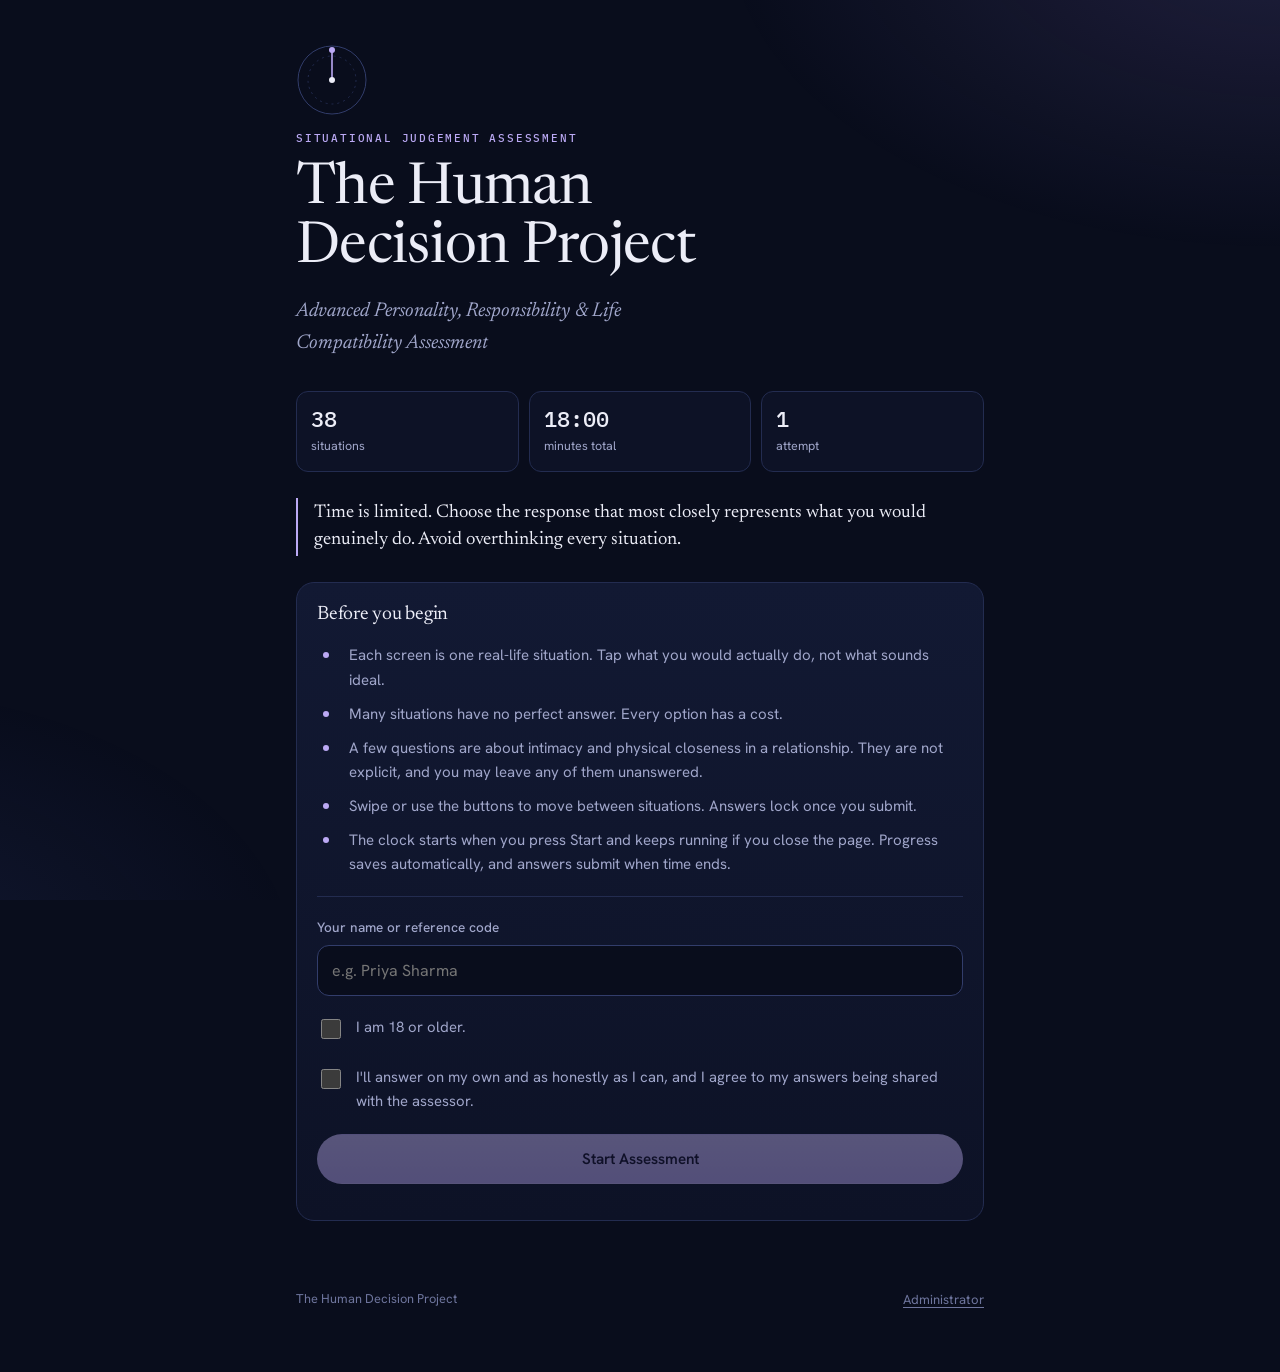
==== commit a1afb7c9: "Mobile-first redesign, merged intimacy questions, admin dashboard with cloud submissions Co-Authored" ====
--- a/index.html
+++ b/index.html
@@ -9,167 +9,206 @@
 <meta name="description" content="Advanced Personality, Responsibility & Life Compatibility Assessment">
 <link rel="preconnect" href="https://fonts.googleapis.com">
 <link rel="preconnect" href="https://fonts.gstatic.com" crossorigin>
-<link rel="stylesheet" href="https://fonts.googleapis.com/css2?family=Newsreader:ital,opsz,wght@0,6..72,400;0,6..72,500;1,6..72,400;1,6..72,500&family=Hanken+Grotesk:wght@400;500;600;700&family=IBM+Plex+Mono:wght@400;500&display=swap">
+<link rel="stylesheet" href="https://fonts.googleapis.com/css2?family=Newsreader:ital,opsz,wght@0,6..72,400;0,6..72,500;1,6..72,400&family=Hanken+Grotesk:wght@400;500;600;700&family=IBM+Plex+Mono:wght@400;500&display=swap">
 <style>
 :root{padding-top:env(safe-area-inset-top,0px);padding-bottom:env(safe-area-inset-bottom,0px)}[hidden]{display:none!important}img{max-width:100%}
-/* Layout: a single calm column, one decision per screen; a thin instrument bar (clock, progress) above. Dark-only by design. */
+/* Layout: one decision per screen; instrument bar on top (time ring, count, map), thumb-reach action bar at the bottom. Dark only, by design. */
 :root{
-  --bg:#0A0F1F; --bg-2:#0E1428; --surface:#131A33; --surface-2:#18203D;
-  --line:#252E52; --line-2:#323C68;
-  --fg:#E8E9F4; --muted:#9CA2C6; --faint:#6C739A;
-  --accent:#B9A7F2; --accent-strong:#9C86EC; --accent-ink:#140F2B; --accent-wash:rgba(185,167,242,.12);
-  --ok:#7FD1AE; --warn:#F2C46D; --crit:#F08A8A;
+  --bg:#090D1C; --bg-2:#0D1226; --surface:#121933; --surface-2:#18203F; --raise:#1D2649;
+  --line:#232C50; --line-2:#323D6B;
+  --fg:#ECEDF7; --muted:#A0A6CA; --faint:#6E759D;
+  --accent:#BBA9F4; --accent-2:#9781EA; --accent-ink:#130E2A; --accent-wash:rgba(187,169,244,.13); --accent-glow:rgba(151,129,234,.35);
+  --ok:#82D5B1; --warn:#F3C66F; --crit:#F28C8C;
   --f-display:"Newsreader",Georgia,"Times New Roman",serif;
   --f-body:"Hanken Grotesk",system-ui,-apple-system,"Segoe UI",Roboto,sans-serif;
   --f-mono:"IBM Plex Mono",ui-monospace,SFMono-Regular,Menlo,Consolas,monospace;
-  --r:14px; --r-sm:10px;
+  --r:18px; --r-sm:12px;
+  --gut-l:max(16px,env(safe-area-inset-left,0px)); --gut-r:max(16px,env(safe-area-inset-right,0px));
   color-scheme:dark;
 }
-*{box-sizing:border-box}
+*{box-sizing:border-box;-webkit-tap-highlight-color:transparent}
 html,body{min-height:100%}
-body{margin:0;background:var(--bg);color:var(--fg);font:16px/1.6 var(--f-body);-webkit-font-smoothing:antialiased;
-  background-image:radial-gradient(1200px 600px at 85% -10%, rgba(156,134,236,.10), transparent 60%),radial-gradient(900px 500px at -10% 110%, rgba(90,110,200,.08), transparent 60%);background-attachment:fixed}
-body::before{content:"";position:fixed;inset:0 0 auto;height:env(safe-area-inset-top,0px);z-index:10;background:var(--bg)}
+body{margin:0;background:var(--bg);color:var(--fg);font:16px/1.6 var(--f-body);-webkit-font-smoothing:antialiased;overscroll-behavior-y:none}
+body::after{content:"";position:fixed;inset:0;pointer-events:none;z-index:-1;background:radial-gradient(900px 520px at 100% -8%,rgba(151,129,234,.16),transparent 62%),radial-gradient(760px 480px at -12% 108%,rgba(84,104,210,.12),transparent 60%)}
+body::before{content:"";position:fixed;inset:0 0 auto;height:env(safe-area-inset-top,0px);z-index:30;background:var(--bg)}
 button,input,textarea{font:inherit;color:inherit}
-:focus-visible{outline:2px solid var(--accent);outline-offset:3px;border-radius:6px}
-.wrap{max-width:760px;margin:0 auto;padding-left:max(16px,env(safe-area-inset-left,0px));padding-right:max(16px,env(safe-area-inset-right,0px));padding-block:28px 64px}
-.wrap.wide{max-width:980px}
-h1,h2,h3{font-family:var(--f-display);font-weight:400;text-wrap:balance;margin:0;letter-spacing:-.01em}
-h1{font-size:clamp(2.1rem,6vw,3.4rem);line-height:1.05}
-h2{font-size:clamp(1.5rem,4vw,2rem);line-height:1.15}
-h3{font-size:1.25rem;line-height:1.25}
+:focus-visible{outline:2px solid var(--accent);outline-offset:3px;border-radius:8px}
+.wrap{max-width:720px;margin:0 auto;padding-left:var(--gut-l);padding-right:var(--gut-r);padding-block:24px 56px}
+.wrap.wide{max-width:1000px}
+h1,h2,h3{font-family:var(--f-display);font-weight:400;text-wrap:balance;margin:0;letter-spacing:-.012em}
+h1{font-size:clamp(2.2rem,8.5vw,3.6rem);line-height:1.02}
+h2{font-size:clamp(1.55rem,5.4vw,2.1rem);line-height:1.15}
+h3{font-size:1.22rem;line-height:1.25}
 p{margin:0}
-.eyebrow{font:500 .72rem/1.2 var(--f-mono);text-transform:uppercase;letter-spacing:.14em;color:var(--accent)}
-.muted{color:var(--muted)}
+.eyebrow{font:500 .7rem/1.2 var(--f-mono);text-transform:uppercase;letter-spacing:.16em;color:var(--accent)}
+.muted{color:var(--muted)} .small{font-size:.86rem}
 .mono{font-family:var(--f-mono);font-variant-numeric:tabular-nums}
 .stack{display:flex;flex-direction:column;gap:16px}
-.row{display:flex;gap:12px;flex-wrap:wrap;align-items:center}
-.view{animation:rise .45s ease both}
-@keyframes rise{from{opacity:.0;transform:translateY(8px)}to{opacity:1;transform:none}}
+.row{display:flex;gap:10px;flex-wrap:wrap;align-items:center}
+.view{animation:rise .5s cubic-bezier(.2,.7,.2,1) both}
+@keyframes rise{from{opacity:0;transform:translateY(10px)}to{opacity:1;transform:none}}
 
 /* buttons */
-.btn{appearance:none;border:1px solid var(--line-2);background:var(--surface);color:var(--fg);padding:12px 20px;border-radius:999px;font-weight:600;font-size:.95rem;cursor:pointer;transition:background .2s,border-color .2s,transform .1s;display:inline-flex;align-items:center;gap:8px;min-height:46px}
+.btn{appearance:none;border:1px solid var(--line-2);background:var(--surface);color:var(--fg);padding:12px 20px;border-radius:999px;font-weight:600;font-size:.95rem;cursor:pointer;transition:background .2s,border-color .2s,transform .12s,box-shadow .2s;display:inline-flex;align-items:center;justify-content:center;gap:8px;min-height:48px;touch-action:manipulation}
 .btn:hover{border-color:var(--accent);background:var(--surface-2)}
-.btn:active{transform:translateY(1px)}
-.btn.primary{background:var(--accent);border-color:var(--accent);color:var(--accent-ink)}
-.btn.primary:hover{background:#CABBF6}
+.btn:active{transform:scale(.97)}
+.btn.primary{background:linear-gradient(180deg,#C7B8F7,var(--accent));border-color:transparent;color:var(--accent-ink);box-shadow:0 8px 24px -8px var(--accent-glow)}
+.btn.primary:hover{background:linear-gradient(180deg,#D3C7F9,#C2B2F6)}
 .btn.ghost{background:transparent;border-color:transparent;color:var(--muted)}
 .btn.ghost:hover{color:var(--fg);background:var(--surface)}
-.btn.danger{border-color:rgba(240,138,138,.5)}
-.btn[disabled]{opacity:.45;cursor:not-allowed}
-.btn.sm{padding:8px 14px;min-height:38px;font-size:.85rem}
+.btn.danger{border-color:rgba(242,140,140,.5)}
+.btn[disabled]{opacity:.4;cursor:not-allowed;box-shadow:none}
+.btn.sm{padding:8px 14px;min-height:40px;font-size:.86rem}
+.btn.icon{width:48px;padding:0;flex:none}
+.btn.block{width:100%}
+.linkish{background:none;border:0;color:var(--faint);text-decoration:underline;text-underline-offset:3px;cursor:pointer;padding:6px 0;font-size:.82rem}
+.linkish:hover{color:var(--muted)}
 
 /* intro */
-.hero{padding-block:28px 8px;display:flex;flex-direction:column;gap:18px}
-.hero .sub{font-family:var(--f-display);font-style:italic;font-size:1.2rem;color:var(--muted);max-width:34ch}
-.mark{width:54px;height:54px}
-.facts{display:grid;grid-template-columns:repeat(3,1fr);gap:1px;background:var(--line);border:1px solid var(--line);border-radius:var(--r);overflow:hidden}
-.facts div{background:var(--bg-2);padding:14px 16px;min-width:0}
-.facts b{display:block;font:500 1.35rem/1.2 var(--f-mono);color:var(--fg)}
-.facts span{font-size:.8rem;color:var(--muted)}
-.notice{border-left:2px solid var(--accent);padding:4px 0 4px 16px;font-family:var(--f-display);font-size:1.15rem;line-height:1.45}
-.panel{background:var(--surface);border:1px solid var(--line);border-radius:var(--r);padding:22px}
-.rules{margin:0;padding-left:20px;color:var(--muted);display:flex;flex-direction:column;gap:6px}
+.hero{display:flex;flex-direction:column;gap:16px;padding-block:20px 6px}
+.orbit{width:72px;height:72px}
+.orbit .hand{transform-origin:36px 36px;animation:sweep 14s linear infinite}
+@keyframes sweep{to{transform:rotate(360deg)}}
+.hero .tagline{font-family:var(--f-display);font-style:italic;font-size:clamp(1.08rem,3.6vw,1.25rem);color:var(--muted);max-width:30ch}
+.facts{display:grid;grid-template-columns:repeat(3,1fr);gap:10px}
+.facts div{background:var(--bg-2);border:1px solid var(--line);border-radius:var(--r-sm);padding:14px;min-width:0}
+.facts b{display:block;font:500 1.4rem/1.15 var(--f-mono)}
+.facts span{font-size:.78rem;color:var(--muted)}
+.notice{border-left:2px solid var(--accent);padding:2px 0 2px 16px;font-family:var(--f-display);font-size:1.16rem;line-height:1.45}
+.panel{background:linear-gradient(180deg,var(--surface),var(--bg-2));border:1px solid var(--line);border-radius:var(--r);padding:20px}
+.rules{margin:0;padding:0;list-style:none;display:flex;flex-direction:column;gap:10px;color:var(--muted);font-size:.94rem}
+.rules li{display:grid;grid-template-columns:22px 1fr;gap:10px}
+.rules li::before{content:"";width:6px;height:6px;border-radius:50%;background:var(--accent);margin:9px 0 0 6px}
 .field{display:flex;flex-direction:column;gap:6px}
 .field label{font-size:.85rem;color:var(--muted);font-weight:500}
-.input{background:var(--bg-2);border:1px solid var(--line-2);border-radius:var(--r-sm);padding:12px 14px;width:100%;min-height:46px}
-.input:focus{border-color:var(--accent);outline:none}
-.check{display:flex;gap:10px;align-items:flex-start;font-size:.92rem;color:var(--muted);cursor:pointer}
-.check input{margin-top:4px;accent-color:var(--accent);width:18px;height:18px;flex:none}
-
-/* test bar */
-.bar{position:sticky;top:env(safe-area-inset-top,0px);z-index:5;background:rgba(10,15,31,.86);backdrop-filter:blur(10px);-webkit-backdrop-filter:blur(10px);border-bottom:1px solid var(--line)}
-.bar-in{max-width:760px;margin:0 auto;padding-left:max(16px,env(safe-area-inset-left,0px));padding-right:max(16px,env(safe-area-inset-right,0px));padding-block:12px;display:flex;align-items:center;gap:14px;flex-wrap:wrap}
-.clock{font:500 1.35rem/1 var(--f-mono);font-variant-numeric:tabular-nums;padding:8px 12px;border:1px solid var(--line-2);border-radius:999px;display:flex;align-items:center;gap:8px;transition:color .3s,border-color .3s}
-.clock i{width:8px;height:8px;border-radius:50%;background:var(--accent);animation:pulse 2s ease-in-out infinite}
-.clock.warn{color:var(--warn);border-color:rgba(242,196,109,.5)}.clock.warn i{background:var(--warn)}
-.clock.crit{color:var(--crit);border-color:rgba(240,138,138,.6)}.clock.crit i{background:var(--crit);animation-duration:.8s}
-@keyframes pulse{50%{opacity:.3}}
-.prog{flex:1;min-width:140px;display:flex;flex-direction:column;gap:6px}
-.prog-meta{display:flex;justify-content:space-between;font:400 .78rem/1 var(--f-mono);color:var(--muted);gap:8px}
-.track{height:4px;background:var(--line);border-radius:4px;overflow:hidden}
-.track span{display:block;height:100%;background:linear-gradient(90deg,var(--accent-strong),var(--accent));width:0;transition:width .4s ease}
-.toast{position:fixed;left:50%;transform:translateX(-50%);top:calc(env(safe-area-inset-top,0px) + 82px);z-index:20;max-width:min(560px,calc(100% - 32px));background:var(--surface-2);border:1px solid var(--line-2);border-left:3px solid var(--warn);border-radius:var(--r-sm);padding:12px 16px;box-shadow:0 12px 40px rgba(0,0,0,.45);display:flex;gap:12px;align-items:flex-start;animation:drop .35s ease both}
+.input{background:var(--bg);border:1px solid var(--line-2);border-radius:var(--r-sm);padding:12px 14px;width:100%;min-height:50px;font-size:16px}
+.input:focus{border-color:var(--accent);outline:none;box-shadow:0 0 0 4px var(--accent-wash)}
+.check{display:flex;gap:12px;align-items:flex-start;font-size:.93rem;color:var(--muted);cursor:pointer;padding:4px 0}
+.check input{margin-top:3px;accent-color:var(--accent);width:20px;height:20px;flex:none}
+.hr{height:1px;background:var(--line);border:0;margin:4px 0}
+
+/* test chrome */
+.topbar{position:sticky;top:env(safe-area-inset-top,0px);z-index:20;background:rgba(9,13,28,.82);backdrop-filter:blur(14px);-webkit-backdrop-filter:blur(14px);border-bottom:1px solid var(--line)}
+.topbar-in{max-width:720px;margin:0 auto;padding-left:var(--gut-l);padding-right:var(--gut-r);padding-block:10px 10px;display:flex;align-items:center;gap:12px}
+.ring{position:relative;width:52px;height:52px;flex:none}
+.ring svg{transform:rotate(-90deg)}
+.ring .bgc{stroke:var(--line)} .ring .fgc{stroke:var(--accent);transition:stroke-dashoffset .25s linear,stroke .3s}
+.ring span{position:absolute;inset:0;display:grid;place-items:center;font:500 .74rem/1 var(--f-mono);font-variant-numeric:tabular-nums}
+.ring.warn .fgc{stroke:var(--warn)} .ring.warn span{color:var(--warn)}
+.ring.crit .fgc{stroke:var(--crit)} .ring.crit span{color:var(--crit)}
+.count{flex:1;min-width:0;display:flex;flex-direction:column;gap:6px}
+.count-top{display:flex;justify-content:space-between;gap:8px;font:500 .78rem/1 var(--f-mono);color:var(--muted)}
+.count-top b{color:var(--fg);font-weight:500}
+.segs{display:flex;gap:2px;height:5px}
+.segs i{flex:1;border-radius:2px;background:var(--line);transition:background .25s}
+.segs i.a{background:var(--accent-2)} .segs i.c{background:var(--fg)}
+.stage{padding-bottom:calc(112px + env(safe-area-inset-bottom,0px))}
+.q-card{transition:opacity .2s ease,transform .2s ease;touch-action:pan-y}
+.q-card.out-l{opacity:0;transform:translateX(-18px)} .q-card.out-r{opacity:0;transform:translateX(18px)}
+.q-card.in-l{opacity:0;transform:translateX(18px);transition:none} .q-card.in-r{opacity:0;transform:translateX(-18px);transition:none}
+.q-num{font:500 .74rem/1 var(--f-mono);color:var(--accent);letter-spacing:.12em;display:flex;gap:10px;align-items:center;margin-bottom:14px}
+.q-num .tag{color:var(--muted);border:1px solid var(--line-2);border-radius:999px;padding:3px 8px;letter-spacing:.06em}
+.q-text{font-family:var(--f-display);font-size:clamp(1.32rem,5.2vw,1.72rem);line-height:1.36;margin-bottom:8px}
+.q-ask{color:var(--muted);font-size:.9rem;margin-bottom:18px}
+.opts{display:flex;flex-direction:column;gap:10px}
+.opt{display:flex;gap:14px;align-items:center;text-align:left;width:100%;background:var(--bg-2);border:1px solid var(--line);border-radius:var(--r-sm);padding:14px 16px;cursor:pointer;transition:border-color .18s,background .18s,transform .12s,box-shadow .2s;line-height:1.45;min-height:60px;font-size:1rem;touch-action:manipulation}
+.opt:hover{border-color:var(--line-2);background:var(--surface)}
+.opt:active{transform:scale(.985)}
+.opt .k{flex:none;width:30px;height:30px;border-radius:50%;border:1px solid var(--line-2);display:grid;place-items:center;font:500 .8rem/1 var(--f-mono);color:var(--muted);transition:all .2s}
+.opt[aria-checked="true"]{border-color:var(--accent);background:var(--accent-wash);box-shadow:0 0 0 1px var(--accent) inset}
+.opt[aria-checked="true"] .k{background:var(--accent);border-color:var(--accent);color:var(--accent-ink);font-size:0}
+.opt[aria-checked="true"] .k::after{content:"";width:9px;height:5px;border-left:2px solid var(--accent-ink);border-bottom:2px solid var(--accent-ink);transform:rotate(-45deg) translate(1px,-1px)}
+.hint{margin-top:18px;font-size:.8rem;color:var(--faint);text-align:center}
+.actionbar{position:fixed;left:0;right:0;bottom:0;z-index:20;background:linear-gradient(180deg,rgba(9,13,28,0),rgba(9,13,28,.92) 28%);padding-top:22px}
+.actionbar-in{max-width:720px;margin:0 auto;padding-left:var(--gut-l);padding-right:var(--gut-r);padding-bottom:calc(14px + env(safe-area-inset-bottom,0px));display:flex;gap:10px}
+.actionbar .btn.primary{flex:1}
+
+/* sheet */
+.scrim{position:fixed;inset:0;z-index:40;background:rgba(4,6,14,.6);backdrop-filter:blur(3px);animation:fade .2s ease both}
+@keyframes fade{from{opacity:0}}
+.sheet{position:fixed;left:0;right:0;bottom:0;z-index:41;background:var(--surface);border-top:1px solid var(--line-2);border-radius:22px 22px 0 0;max-height:82vh;overflow:auto;animation:up .28s cubic-bezier(.2,.8,.2,1) both}
+@keyframes up{from{transform:translateY(40px);opacity:0}}
+.sheet-in{max-width:720px;margin:0 auto;padding-left:var(--gut-l);padding-right:var(--gut-r);padding-top:10px;padding-bottom:calc(20px + env(safe-area-inset-bottom,0px));display:flex;flex-direction:column;gap:16px}
+.grab{width:42px;height:4px;border-radius:4px;background:var(--line-2);margin:0 auto 4px}
+.qgrid{display:grid;grid-template-columns:repeat(auto-fill,minmax(44px,1fr));gap:8px}
+.qgrid button{height:44px;border:1px solid var(--line);background:transparent;border-radius:10px;font:500 .82rem/1 var(--f-mono);color:var(--muted);cursor:pointer;padding:0}
+.qgrid button.ans{background:var(--surface-2);color:var(--fg);border-color:var(--line-2)}
+.qgrid button.cur{border-color:var(--accent);color:var(--accent);box-shadow:0 0 0 1px var(--accent) inset}
+.legend{display:flex;gap:16px;font-size:.8rem;color:var(--muted);flex-wrap:wrap}
+.legend i{display:inline-block;width:12px;height:12px;border-radius:4px;border:1px solid var(--line-2);vertical-align:-2px;margin-right:6px}
+.legend i.a{background:var(--surface-2)}
+
+/* toast */
+.toast{position:fixed;left:50%;transform:translateX(-50%);top:calc(env(safe-area-inset-top,0px) + 82px);z-index:50;width:min(520px,calc(100% - 32px));background:var(--raise);border:1px solid var(--line-2);border-left:3px solid var(--warn);border-radius:var(--r-sm);padding:12px 16px;box-shadow:0 18px 50px rgba(0,0,0,.5);display:flex;gap:12px;align-items:flex-start;animation:drop .35s ease both}
 .toast.crit{border-left-color:var(--crit)}
 .toast b{font-family:var(--f-mono);font-weight:500}
 @keyframes drop{from{opacity:0;transform:translate(-50%,-10px)}to{opacity:1;transform:translate(-50%,0)}}
 
-/* question */
-.q-head{display:flex;justify-content:space-between;align-items:baseline;gap:12px;margin-bottom:14px}
-.q-num{font:500 .8rem/1 var(--f-mono);color:var(--accent);letter-spacing:.08em}
-.q-text{font-family:var(--f-display);font-size:clamp(1.3rem,3.6vw,1.65rem);line-height:1.38;margin-bottom:8px}
-.q-ask{color:var(--muted);font-size:.92rem;margin-bottom:20px}
-.opts{display:flex;flex-direction:column;gap:10px}
-.opt{display:flex;gap:14px;align-items:flex-start;text-align:left;width:100%;background:var(--bg-2);border:1px solid var(--line);border-radius:var(--r-sm);padding:14px 16px;cursor:pointer;transition:border-color .2s,background .2s,transform .15s;line-height:1.5}
-.opt:hover{border-color:var(--line-2);background:var(--surface)}
-.opt .k{flex:none;width:28px;height:28px;border-radius:50%;border:1px solid var(--line-2);display:grid;place-items:center;font:500 .8rem/1 var(--f-mono);color:var(--muted);transition:all .2s}
-.opt[aria-checked="true"]{border-color:var(--accent);background:var(--accent-wash)}
-.opt[aria-checked="true"] .k{background:var(--accent);border-color:var(--accent);color:var(--accent-ink)}
-.q-card{transition:opacity .22s ease,transform .22s ease}
-.q-card.out{opacity:0;transform:translateX(-10px)}
-.q-card.in{opacity:0;transform:translateX(10px)}
-.nav{display:flex;justify-content:space-between;gap:10px;margin-top:24px;flex-wrap:wrap}
-.grid-toggle{margin-top:28px;border-top:1px solid var(--line);padding-top:16px}
-.qgrid{display:grid;grid-template-columns:repeat(10,1fr);gap:6px;margin-top:12px}
-.qgrid button{aspect-ratio:1;max-width:100%;border:1px solid var(--line);background:transparent;border-radius:8px;font:500 .78rem/1 var(--f-mono);color:var(--muted);cursor:pointer;padding:0}
-.qgrid button.ans{background:var(--surface-2);color:var(--fg);border-color:var(--line-2)}
-.qgrid button.cur{border-color:var(--accent);color:var(--accent)}
-
-/* review / done */
-.list{display:flex;flex-direction:column;gap:8px}
-.chip{display:inline-flex;align-items:center;gap:6px;padding:4px 10px;border-radius:999px;font:500 .78rem/1.4 var(--f-mono);border:1px solid var(--line-2);color:var(--muted)}
-.chip.ok{color:var(--ok);border-color:rgba(127,209,174,.4)}
-.chip.warn{color:var(--warn);border-color:rgba(242,196,109,.4)}
-.chip.crit{color:var(--crit);border-color:rgba(240,138,138,.4)}
-.confirm{border:1px solid rgba(242,196,109,.45);background:rgba(242,196,109,.06);border-radius:var(--r);padding:18px}
-.id-block{font:500 clamp(1.2rem,4.5vw,1.7rem)/1.2 var(--f-mono);letter-spacing:.04em;word-break:break-all;color:var(--accent)}
-.stats{display:grid;grid-template-columns:repeat(4,1fr);gap:1px;background:var(--line);border:1px solid var(--line);border-radius:var(--r);overflow:hidden}
-.stats div{background:var(--bg-2);padding:14px;min-width:0}
-.stats b{display:block;font:500 1.15rem/1.3 var(--f-mono)}
-.stats span{font-size:.78rem;color:var(--muted)}
-textarea.input{min-height:160px;font:400 .8rem/1.5 var(--f-mono);resize:vertical}
-details summary{cursor:pointer;color:var(--muted);font-size:.9rem}
-.hr{height:1px;background:var(--line);border:0;margin:8px 0}
-.foot{margin-top:40px;font-size:.8rem;color:var(--faint);display:flex;justify-content:space-between;gap:12px;flex-wrap:wrap}
-.linkish{background:none;border:0;color:var(--faint);text-decoration:underline;text-underline-offset:3px;cursor:pointer;padding:0;font-size:.8rem}
-.linkish:hover{color:var(--muted)}
-
-/* admin report */
+/* review & done */
+.chip{display:inline-flex;align-items:center;gap:6px;padding:4px 10px;border-radius:999px;font:500 .76rem/1.4 var(--f-mono);border:1px solid var(--line-2);color:var(--muted);white-space:nowrap}
+.chip.ok{color:var(--ok);border-color:rgba(130,213,177,.4)} .chip.warn{color:var(--warn);border-color:rgba(243,198,111,.4)} .chip.crit{color:var(--crit);border-color:rgba(242,140,140,.4)} .chip.acc{color:var(--accent);border-color:rgba(187,169,244,.4)}
+.confirm{border:1px solid rgba(243,198,111,.45);background:rgba(243,198,111,.06);border-radius:var(--r);padding:18px}
+.done-mark{width:76px;height:76px}
+.done-mark circle{stroke:var(--accent);stroke-dasharray:226;stroke-dashoffset:226;animation:draw .8s .1s ease forwards}
+.done-mark path{stroke:var(--accent);stroke-dasharray:40;stroke-dashoffset:40;animation:draw .4s .75s ease forwards}
+@keyframes draw{to{stroke-dashoffset:0}}
+.id-row{display:flex;align-items:center;gap:10px;justify-content:space-between;flex-wrap:wrap}
+.id-block{font:500 clamp(1.05rem,4.6vw,1.5rem)/1.2 var(--f-mono);letter-spacing:.04em;word-break:break-all;color:var(--accent)}
+.stats{display:grid;grid-template-columns:repeat(4,1fr);gap:10px}
+.stats div{background:var(--bg-2);border:1px solid var(--line);border-radius:var(--r-sm);padding:12px 14px;min-width:0}
+.stats b{display:block;font:500 1.08rem/1.3 var(--f-mono)}
+.stats span{font-size:.76rem;color:var(--muted)}
+.sendline{display:flex;gap:10px;align-items:center;font-size:.92rem;flex-wrap:wrap}
+.dot{width:9px;height:9px;border-radius:50%;background:var(--faint);flex:none}
+.dot.ok{background:var(--ok)} .dot.warn{background:var(--warn);animation:pulse 1.2s ease-in-out infinite} .dot.crit{background:var(--crit)}
+@keyframes pulse{50%{opacity:.3}}
+textarea.input{min-height:150px;font:400 .78rem/1.5 var(--f-mono);resize:vertical}
+details summary{cursor:pointer;color:var(--muted);font-size:.9rem;padding:6px 0}
+.foot{margin-top:36px;font-size:.8rem;color:var(--faint);display:flex;justify-content:space-between;gap:12px;flex-wrap:wrap;align-items:center}
+
+/* admin */
+.toolbar{display:flex;gap:10px;flex-wrap:wrap;align-items:center}
+.toolbar .input{flex:1;min-width:180px}
+.subs{display:flex;flex-direction:column;gap:10px}
+.subrow{display:grid;grid-template-columns:44px minmax(0,1fr) auto;gap:14px;align-items:center;text-align:left;width:100%;background:var(--bg-2);border:1px solid var(--line);border-radius:var(--r-sm);padding:14px 16px;cursor:pointer;transition:border-color .18s,background .18s}
+.subrow:hover{border-color:var(--line-2);background:var(--surface)}
+.av{width:44px;height:44px;border-radius:50%;display:grid;place-items:center;background:var(--accent-wash);color:var(--accent);font:500 1.05rem/1 var(--f-display)}
+.subrow .nm{font-weight:600;overflow:hidden;text-overflow:ellipsis;white-space:nowrap}
+.subrow .meta{font:400 .76rem/1.5 var(--f-mono);color:var(--muted);overflow-wrap:anywhere}
+.subrow .chips{display:flex;gap:6px;flex-wrap:wrap;justify-content:flex-end}
+.empty{border:1px dashed var(--line-2);border-radius:var(--r);padding:28px 20px;text-align:center;color:var(--muted)}
 .rep-sec{display:flex;flex-direction:column;gap:14px;padding-block:22px;border-top:1px solid var(--line)}
 .rep-sec:first-of-type{border-top:0}
 .dims{display:flex;flex-direction:column;gap:14px}
-.dim{display:grid;grid-template-columns:minmax(0,190px) 1fr 46px;gap:14px;align-items:center}
+.dim{display:grid;grid-template-columns:minmax(0,200px) 1fr 46px;gap:14px;align-items:center}
 .dim .nm{font-weight:600;font-size:.92rem}
-.dim .val{font:500 .9rem/1 var(--f-mono);text-align:right;font-variant-numeric:tabular-nums}
-.meter{position:relative;height:10px;background:var(--bg-2);border:1px solid var(--line);border-radius:6px;overflow:hidden}
+.dim .val{font:500 .9rem/1 var(--f-mono);text-align:right}
+.meter{position:relative;height:10px;background:var(--bg);border:1px solid var(--line);border-radius:6px;overflow:hidden}
 .meter span{position:absolute;inset:0 auto 0 0;border-radius:6px}
 .meter::after{content:"";position:absolute;left:50%;top:-2px;bottom:-2px;width:1px;background:var(--line-2)}
 .obs{grid-column:1/-1;color:var(--muted);font-size:.9rem;margin-top:-6px}
 .tbl-wrap{overflow-x:auto;border:1px solid var(--line);border-radius:var(--r-sm)}
 table{border-collapse:collapse;width:100%;font-size:.88rem;min-width:520px}
 th,td{text-align:left;padding:10px 12px;border-bottom:1px solid var(--line);vertical-align:top}
-th{font:500 .72rem/1.2 var(--f-mono);text-transform:uppercase;letter-spacing:.1em;color:var(--muted);background:var(--bg-2)}
+th{font:500 .7rem/1.2 var(--f-mono);text-transform:uppercase;letter-spacing:.1em;color:var(--muted);background:var(--bg-2)}
 tr:last-child td{border-bottom:0}
-.two{display:grid;grid-template-columns:1fr 1fr;gap:16px}
+.two{display:grid;grid-template-columns:1fr 1fr;gap:14px}
 .card{background:var(--surface);border:1px solid var(--line);border-radius:var(--r);padding:18px;min-width:0}
-.card ul{margin:8px 0 0;padding-left:18px;display:flex;flex-direction:column;gap:6px}
-.pat{display:grid;grid-template-columns:minmax(0,170px) 1fr 30px;gap:12px;align-items:center;font-size:.9rem}
+.card ul,.rep-sec ul{margin:8px 0 0;padding-left:18px;display:flex;flex-direction:column;gap:6px}
+.pat{display:grid;grid-template-columns:minmax(0,180px) 1fr 30px;gap:12px;align-items:center;font-size:.9rem}
 .pat .meter::after{display:none}
 .disclaimer{font-size:.85rem;color:var(--muted);border:1px dashed var(--line-2);border-radius:var(--r-sm);padding:12px 14px}
 
 @media (max-width:620px){
-  .facts{grid-template-columns:1fr 1fr 1fr}
-  .facts b{font-size:1.1rem}
   .stats{grid-template-columns:1fr 1fr}
   .two{grid-template-columns:1fr}
-  .dim{grid-template-columns:1fr 46px}
-  .dim .meter{grid-column:1/-1;grid-row:2}
-  .pat{grid-template-columns:minmax(0,1fr) 30px}
-  .pat .meter{grid-column:1/-1;grid-row:2}
-  .qgrid{grid-template-columns:repeat(6,1fr)}
-  .bar-in{gap:10px}
-  .clock{font-size:1.15rem}
-}
+  .dim{grid-template-columns:1fr 46px}.dim .meter{grid-column:1/-1;grid-row:2}
+  .pat{grid-template-columns:minmax(0,1fr) 30px}.pat .meter{grid-column:1/-1;grid-row:2}
+  .subrow{grid-template-columns:40px minmax(0,1fr)}.subrow .chips{grid-column:2;justify-content:flex-start}
+  .av{width:40px;height:40px}
+  .facts b{font-size:1.2rem}
+}
+@media (min-width:900px){ .q-text{font-size:1.8rem} }
 @media (prefers-reduced-motion:reduce){*,*::before,*::after{animation:none!important;transition:none!important}}
 </style>
 </head>
@@ -179,454 +218,378 @@
 
 <!-- INTRO -->
 <section id="v-intro" class="view" hidden>
-  <div class="wrap stack" style="gap:28px">
+  <div class="wrap stack" style="gap:26px">
     <div class="hero">
-      <svg class="mark" viewBox="0 0 54 54" aria-hidden="true"><circle cx="27" cy="27" r="25" fill="none" stroke="var(--line-2)"/><path d="M27 6v21l14 14" fill="none" stroke="var(--accent)" stroke-width="1.6" stroke-linecap="round"/><path d="M27 27 13 41" fill="none" stroke="var(--muted)" stroke-width="1.2" stroke-linecap="round" stroke-dasharray="2 3"/><circle cx="27" cy="27" r="2.4" fill="var(--accent)"/></svg>
+      <svg class="orbit" viewBox="0 0 72 72" aria-hidden="true"><circle cx="36" cy="36" r="34" fill="none" stroke="var(--line-2)"/><circle cx="36" cy="36" r="24" fill="none" stroke="var(--line)" stroke-dasharray="2 4"/><g class="hand"><path d="M36 36V6" stroke="var(--accent)" stroke-width="1.6" stroke-linecap="round"/><circle cx="36" cy="6" r="3" fill="var(--accent)"/></g><circle cx="36" cy="36" r="3" fill="var(--fg)"/></svg>
       <p class="eyebrow">Situational judgement assessment</p>
       <h1>The Human Decision Project</h1>
-      <p class="sub">Advanced Personality, Responsibility &amp; Life Compatibility Assessment</p>
-    </div>
-
+      <p class="tagline">Advanced Personality, Responsibility &amp; Life Compatibility Assessment</p>
+    </div>
     <div class="facts">
-      <div><b>30</b><span>situations</span></div>
-      <div><b>18:00</b><span>minutes, in total</span></div>
+      <div><b id="f-n">38</b><span>situations</span></div>
+      <div><b id="f-t">18:00</b><span>minutes total</span></div>
       <div><b>1</b><span>attempt</span></div>
     </div>
-
     <p class="notice">Time is limited. Choose the response that most closely represents what you would genuinely do. Avoid overthinking every situation.</p>
-
     <div class="panel stack">
       <h3>Before you begin</h3>
       <ul class="rules">
-        <li>Each screen shows one real-life situation. Pick the option closest to what you would actually do, not what sounds ideal.</li>
-        <li>Several situations have no perfect answer. Every option has a cost.</li>
-        <li>You can move back and forth until you submit. After final submission, answers are locked.</li>
-        <li>The clock starts when you press Start and keeps running if you close the page. Your progress saves automatically on this device.</li>
-        <li>When time runs out, your answers are submitted automatically.</li>
+        <li>Each screen is one real-life situation. Tap what you would actually do, not what sounds ideal.</li>
+        <li>Many situations have no perfect answer. Every option has a cost.</li>
+        <li>A few questions are about intimacy and physical closeness in a relationship. They are not explicit, and you may leave any of them unanswered.</li>
+        <li>Swipe or use the buttons to move between situations. Answers lock once you submit.</li>
+        <li>The clock starts when you press Start and keeps running if you close the page. Progress saves automatically, and answers submit when time ends.</li>
       </ul>
       <hr class="hr">
-      <div class="field">
-        <label for="inp-name">Your name or reference code</label>
-        <input id="inp-name" class="input" autocomplete="off" maxlength="80" placeholder="e.g. Priya Sharma">
-      </div>
-      <label class="check" for="inp-consent"><input type="checkbox" id="inp-consent"> I'll answer on my own and as honestly as I can.</label>
-      <div class="row">
-        <button id="btn-start" class="btn primary" disabled>Start Assessment</button>
-        <span id="intro-hint" class="muted" style="font-size:.85rem"></span>
-      </div>
-    </div>
-
-    <div class="foot"><span>Responses stay on this device until you export them.</span><button class="linkish" data-go-admin>Administrator access</button></div>
+      <div class="field"><label for="inp-name">Your name or reference code</label><input id="inp-name" class="input" autocomplete="off" maxlength="80" placeholder="e.g. Priya Sharma"></div>
+      <label class="check" for="inp-adult"><input type="checkbox" id="inp-adult"> I am 18 or older.</label>
+      <label class="check" for="inp-consent"><input type="checkbox" id="inp-consent"> I'll answer on my own and as honestly as I can, and I agree to my answers being shared with the assessor.</label>
+      <button id="btn-start" class="btn primary block" disabled>Start Assessment</button>
+      <p id="intro-hint" class="muted small" style="text-align:center"></p>
+    </div>
+    <div class="foot"><span>The Human Decision Project</span><button class="linkish" data-go-admin>Administrator</button></div>
   </div>
 </section>
 
 <!-- TEST -->
 <section id="v-test" hidden>
-  <div class="bar"><div class="bar-in">
-    <div id="clock" class="clock" role="timer" aria-live="off"><i></i><span id="clock-t">18:00</span></div>
-    <div class="prog">
-      <div class="prog-meta"><span id="pm-answered">0 answered</span><span id="pm-left">30 unanswered</span></div>
-      <div class="track"><span id="pm-track"></span></div>
-    </div>
+  <div class="topbar"><div class="topbar-in">
+    <div id="ring" class="ring" role="timer" aria-label="Time remaining"><svg width="52" height="52" viewBox="0 0 52 52"><circle class="bgc" cx="26" cy="26" r="22" fill="none" stroke-width="3"/><circle id="ring-fg" class="fgc" cx="26" cy="26" r="22" fill="none" stroke-width="3" stroke-linecap="round" stroke-dasharray="138.23" stroke-dashoffset="0"/></svg><span id="clock-t">18:00</span></div>
+    <div class="count">
+      <div class="count-top"><span><b id="c-cur">1</b> / <span id="c-tot">38</span></span><span id="c-left">38 unanswered</span></div>
+      <div id="segs" class="segs" aria-hidden="true"></div>
+    </div>
+    <button id="btn-map" class="btn icon sm" aria-label="All situations" title="All situations"><svg width="18" height="18" viewBox="0 0 18 18" fill="currentColor" aria-hidden="true"><rect x="1" y="1" width="6" height="6" rx="1.5"/><rect x="11" y="1" width="6" height="6" rx="1.5"/><rect x="1" y="11" width="6" height="6" rx="1.5"/><rect x="11" y="11" width="6" height="6" rx="1.5"/></svg></button>
   </div></div>
-  <div class="wrap">
+  <div class="wrap stage">
     <div id="qcard" class="q-card">
-      <div class="q-head"><span id="q-num" class="q-num">SITUATION 01 / 30</span></div>
+      <div class="q-num"><span id="q-num">SITUATION 01</span><span id="q-tag" class="tag" hidden>Optional</span></div>
       <p id="q-text" class="q-text"></p>
-      <p class="q-ask">What would you actually do?</p>
+      <p id="q-ask" class="q-ask">What would you actually do?</p>
       <div id="q-opts" class="opts" role="radiogroup" aria-labelledby="q-text"></div>
-    </div>
-    <div class="nav">
-      <button id="btn-prev" class="btn">← Previous</button>
-      <div class="row">
-        <button id="btn-review" class="btn ghost">Review &amp; submit</button>
-        <button id="btn-next" class="btn primary">Next →</button>
-      </div>
-    </div>
-    <div class="grid-toggle">
-      <details id="grid-d"><summary>Jump to a situation</summary><div id="qgrid" class="qgrid"></div></details>
+      <p class="hint">Tap an answer to continue · swipe to move</p>
     </div>
   </div>
+  <div class="actionbar"><div class="actionbar-in">
+    <button id="btn-prev" class="btn icon" aria-label="Previous situation">←</button>
+    <button id="btn-next" class="btn primary">Next →</button>
+  </div></div>
 </section>
 
 <!-- REVIEW -->
 <section id="v-review" class="view" hidden>
-  <div class="wrap stack" style="gap:22px">
-    <div class="row" style="justify-content:space-between"><p class="eyebrow">Review</p><div id="clock2" class="clock"><i></i><span id="clock2-t"></span></div></div>
+  <div class="wrap stack" style="gap:20px">
+    <div class="row" style="justify-content:space-between"><p class="eyebrow">Review</p><span id="rv-clock" class="chip mono"></span></div>
     <h2>Ready to submit?</h2>
     <p id="rv-summary" class="muted"></p>
     <div id="rv-unans" class="stack" style="gap:10px"></div>
     <div class="row">
-      <button id="rv-back" class="btn">← Back to situations</button>
-      <button id="rv-submit" class="btn primary">Submit final responses</button>
+      <button id="rv-back" class="btn">← Back</button>
+      <button id="rv-submit" class="btn primary" style="flex:1">Submit final responses</button>
     </div>
     <div id="rv-confirm" class="confirm stack" hidden>
-      <p><b>Submit now?</b> Your answers will be locked and cannot be changed afterwards.</p>
-      <div class="row"><button id="rv-cancel" class="btn">Keep working</button><button id="rv-yes" class="btn primary">Yes, submit</button></div>
+      <p><b>Submit now?</b> Your answers will be locked and cannot be changed.</p>
+      <div class="row"><button id="rv-cancel" class="btn">Keep working</button><button id="rv-yes" class="btn primary" style="flex:1">Yes, submit</button></div>
     </div>
   </div>
 </section>
 
 <!-- DONE -->
 <section id="v-done" class="view" hidden>
-  <div class="wrap stack" style="gap:24px">
+  <div class="wrap stack" style="gap:22px">
+    <svg class="done-mark" viewBox="0 0 76 76" aria-hidden="true"><circle cx="38" cy="38" r="36" fill="none" stroke-width="2"/><path d="M24 39l9 9 19-20" fill="none" stroke-width="2.4" stroke-linecap="round" stroke-linejoin="round"/></svg>
     <p class="eyebrow" id="done-eyebrow">Submitted</p>
     <h2>Thank you. Your responses are recorded.</h2>
-    <p class="muted">This assessment does not show a result to participants. Download your response file and send it to the person who asked you to take the assessment.</p>
-    <div class="panel stack" style="gap:10px">
-      <span class="muted" style="font-size:.85rem">Assessment ID</span>
-      <div id="done-id" class="id-block"></div>
-    </div>
-    <div id="ix-offer" class="panel stack" hidden>
-      <p class="eyebrow">Optional · adults 18+ · untimed</p>
-      <h3>Intimacy &amp; sexual compatibility</h3>
-      <p class="muted" style="font-size:.92rem">8 short questions about expectations, communication and boundaries around physical intimacy in a long-term relationship. Nothing explicit. It is entirely your choice, and skipping it has no effect on anything else. Do this part only if you are comfortable sharing these answers with the assessor.</p>
-      <label class="check" for="ix-adult"><input type="checkbox" id="ix-adult"> I am 18 or older.</label>
-      <label class="check" for="ix-consent"><input type="checkbox" id="ix-consent"> I choose to answer this section and understand it will be included in my response file.</label>
-      <div class="row"><button id="ix-start" class="btn primary" disabled>Begin optional section</button><button id="ix-skip" class="btn ghost">Skip this section</button></div>
-    </div>
-    <p id="ix-status" class="muted" style="font-size:.9rem" hidden></p>
+    <p class="muted">Participants don't receive a result. The assessor reviews your responses separately.</p>
+    <div id="sendline" class="sendline" hidden><span id="send-dot" class="dot"></span><span id="send-text"></span><button id="send-retry" class="btn sm" hidden>Try again</button></div>
+    <div class="panel stack" style="gap:8px">
+      <span class="muted small">Assessment ID</span>
+      <div class="id-row"><div id="done-id" class="id-block"></div><button id="btn-copy-id" class="btn sm">Copy</button></div>
+    </div>
     <div class="stats">
       <div><b id="ds-ans"></b><span>answered</span></div>
       <div><b id="ds-un"></b><span>unanswered</span></div>
       <div><b id="ds-time"></b><span>time taken</span></div>
       <div><b id="ds-at"></b><span>completed</span></div>
     </div>
-    <div class="row">
-      <button id="btn-dl-json" class="btn primary">Download response file (.json)</button>
-      <button id="btn-dl-rep" class="btn">Download readable report</button>
-      <button id="btn-copy" class="btn ghost">Copy response data</button>
-    </div>
-    <p id="dl-msg" class="muted" style="font-size:.88rem" aria-live="polite"></p>
-    <details><summary>Show raw response data</summary><textarea id="raw-json" class="input" readonly style="margin-top:10px"></textarea></details>
-    <div id="admin-entry" class="panel row" style="justify-content:space-between" hidden>
-      <div><b>Administrator analysis</b><p class="muted" style="font-size:.88rem">For the assessor only. Requires the administrator passcode.</p></div>
-      <button class="btn" data-go-admin>Open analysis →</button>
-    </div>
+    <details id="keep-d"><summary>Keep a copy of your responses</summary>
+      <div class="stack" style="gap:10px;margin-top:10px">
+        <div class="row"><button id="btn-dl-json" class="btn sm">Download response file</button><button id="btn-dl-rep" class="btn sm">Download readable report</button><button id="btn-copy" class="btn sm ghost">Copy data</button></div>
+        <p id="dl-msg" class="muted small" aria-live="polite"></p>
+        <textarea id="raw-json" class="input" readonly aria-label="Response data"></textarea>
+      </div>
+    </details>
     <div class="foot"><span>Responses are locked.</span><button id="btn-new" class="linkish">Start a new assessment on this device</button></div>
     <div id="new-confirm" class="confirm stack" hidden>
-      <p>This archives the current submission on this device and starts a fresh assessment with a new ID. Make sure the response file has been saved.</p>
+      <p>This starts a fresh assessment with a new ID. The current submission stays saved on this device.</p>
       <div class="row"><button id="new-cancel" class="btn">Cancel</button><button id="new-yes" class="btn danger">Start new assessment</button></div>
     </div>
   </div>
 </section>
 
-<!-- INTIMACY MODULE -->
-<section id="v-ix" hidden>
-  <div class="bar"><div class="bar-in">
-    <span class="chip">Optional · untimed</span>
-    <div class="prog">
-      <div class="prog-meta"><span id="ix-pm-a">0 answered</span><span>Intimacy &amp; compatibility</span></div>
-      <div class="track"><span id="ix-pm-t"></span></div>
-    </div>
-  </div></div>
-  <div class="wrap">
-    <div id="ix-card" class="q-card">
-      <div class="q-head"><span id="ix-num" class="q-num"></span></div>
-      <p id="ix-text" class="q-text"></p>
-      <p class="q-ask">Choose the answer that fits you best.</p>
-      <div id="ix-opts" class="opts" role="radiogroup" aria-labelledby="ix-text"></div>
-    </div>
-    <div class="nav">
-      <button id="ix-prev" class="btn">← Previous</button>
-      <button id="ix-next" class="btn primary">Next →</button>
-    </div>
-    <div id="ix-confirm" class="confirm stack" style="margin-top:20px" hidden>
-      <p id="ix-confirm-t"><b>Submit this section?</b> Answers will be locked.</p>
-      <div class="row"><button id="ix-cancel" class="btn">Keep working</button><button id="ix-yes" class="btn primary">Submit section</button></div>
-    </div>
-    <div class="foot"><button id="ix-leave" class="linkish">Stop and skip this section</button></div>
-  </div>
-</section>
-
 <!-- ADMIN -->
 <section id="v-admin" class="view" hidden>
-  <div class="wrap wide stack" style="gap:22px">
-    <div class="row" style="justify-content:space-between"><p class="eyebrow">Administrator</p><button id="adm-exit" class="btn ghost sm">← Exit</button></div>
+  <div class="wrap wide stack" style="gap:20px">
+    <div class="row" style="justify-content:space-between"><p class="eyebrow">Administrator</p><button id="adm-exit" class="btn ghost sm">Exit</button></div>
     <div id="adm-gate" class="panel stack" style="max-width:460px">
-      <h3>Administrator passcode</h3>
-      <p class="muted" style="font-size:.9rem">The analysis is for the assessor only. Participants should not see it.</p>
-      <div class="field"><label for="adm-code">Passcode</label><input id="adm-code" type="password" class="input" autocomplete="off"></div>
-      <div class="row"><button id="adm-unlock" class="btn primary">Unlock</button><span id="adm-err" class="muted" style="font-size:.85rem;color:var(--crit)"></span></div>
-    </div>
-    <div id="adm-load" class="stack" hidden>
-      <h2>Load a response file</h2>
-      <div class="two">
-        <div class="card stack">
-          <h3>From a file</h3>
-          <p class="muted" style="font-size:.9rem">Choose a .json response file exported by a participant.</p>
-          <input id="adm-file" type="file" accept=".json,application/json" class="input">
-          <div id="adm-local" class="stack" hidden><hr class="hr"><button id="adm-use-local" class="btn">Use the latest submission on this device</button></div>
-        </div>
-        <div class="card stack">
-          <h3>Paste the data</h3>
-          <textarea id="adm-paste" class="input" placeholder='{"schema":"human-decision-project/1", …}'></textarea>
-          <button id="adm-parse" class="btn">Analyse pasted data</button>
-        </div>
+      <h3>Administrator key</h3>
+      <p class="muted small">The analysis is for the assessor only. Participants never see it.</p>
+      <div class="field"><label for="adm-code">Key</label><input id="adm-code" type="password" class="input" autocomplete="current-password"></div>
+      <button id="adm-unlock" class="btn primary">Unlock</button>
+      <p id="adm-err" class="small" style="color:var(--crit)" aria-live="polite"></p>
+    </div>
+
+    <div id="adm-list" class="stack" hidden>
+      <div class="row" style="justify-content:space-between;align-items:flex-end">
+        <div><h2>Submissions</h2><p id="adm-count" class="muted small"></p></div>
+        <div id="adm-cloud" class="sendline small"></div>
       </div>
-      <p id="adm-load-err" style="color:var(--crit);font-size:.9rem" aria-live="polite"></p>
-    </div>
+      <div class="toolbar">
+        <input id="adm-q" class="input" type="search" placeholder="Search name or ID" aria-label="Search submissions">
+        <button id="adm-refresh" class="btn sm">Refresh</button>
+        <label class="btn sm" for="adm-file" style="cursor:pointer">Add file</label>
+        <input id="adm-file" type="file" accept=".json,application/json" multiple hidden>
+      </div>
+      <div id="adm-subs" class="subs"></div>
+      <details><summary>Paste response data instead</summary>
+        <div class="stack" style="gap:10px;margin-top:10px"><textarea id="adm-paste" class="input" placeholder='{"schema":"human-decision-project/2", …}'></textarea><button id="adm-parse" class="btn sm" style="align-self:flex-start">Add pasted data</button></div>
+      </details>
+      <p id="adm-load-err" class="small" style="color:var(--crit)" aria-live="polite"></p>
+    </div>
+
     <div id="adm-report" hidden></div>
   </div>
 </section>
-
 </div>
+
+<div id="sheet-root"></div>
 <div id="toast-root" aria-live="assertive"></div>
 
 <script>
 (function(){
 "use strict";
-/* ---------- data ---------- */
-const QUESTIONS = [{"id":"F1","text":"Your salary has just come in. After rent you have ₹40,000 left. A close friend asks to borrow ₹25,000 for a hospital bill and says he will repay in three months. Your own course fee of ₹30,000 is due in four months.","opts":[{"id":"F1-a","text":"Lend him the full amount. The course can wait if it has to."},{"id":"F1-b","text":"Lend ₹10,000 and help him find other sources for the rest."},{"id":"F1-c","text":"Lend the full amount, but agree on a written repayment schedule first."},{"id":"F1-d","text":"Tell him you can't lend right now, without going into detail."},{"id":"F1-e","text":"Offer to pay part of the bill directly to the hospital instead of giving cash."},{"id":"F1-f","text":"Lend it, and plan to borrow from your family if your course fee falls short."}]},{"id":"E1","text":"Your partner snaps at you after a long day over something small. You did nothing wrong.","opts":[{"id":"E1-a","text":"Give them space and talk about it later, once they are calm."},{"id":"E1-b","text":"Ask right away what is actually bothering them."},{"id":"E1-c","text":"Tell them it isn't fair to take it out on you."},{"id":"E1-d","text":"Snap back. You've had a long day too."},{"id":"E1-e","text":"Apologise even though it wasn't your fault, to keep the peace."},{"id":"E1-f","text":"Make them tea, say nothing about it, and let it pass."}]},{"id":"P1","text":"Driving on a highway at night, you see the car ahead hit a two-wheeler and drive away. The rider is lying on the road, conscious, with a bleeding leg.","opts":[{"id":"P1-a","text":"Park safely with hazard lights on, call 112, then go to the rider."},{"id":"P1-b","text":"Chase the car to get its number plate."},{"id":"P1-c","text":"Drag the rider off the road immediately."},{"id":"P1-d","text":"Call 112 from your car and wait there until help arrives."},{"id":"P1-e","text":"Stop and record a video of the scene for evidence, then help."},{"id":"P1-f","text":"Wave down other vehicles so you can help together."}]},{"id":"I1","text":"Your parents want you to spend two years in government-exam coaching. You want to try building your own business.","opts":[{"id":"I1-a","text":"Follow their plan. They have sacrificed a lot for you."},{"id":"I1-b","text":"Start the business with a fixed deadline. If it fails, do the coaching."},{"id":"I1-c","text":"Do both part-time."},{"id":"I1-d","text":"Go ahead with the business. It's your life."},{"id":"I1-e","text":"Show them a written plan and ask for one year."},{"id":"I1-f","text":"Put off the decision and keep things as they are."}]},{"id":"A1","text":"You are offered a promotion with 40% more pay, but it means moving to another city for two years. Your parents are ageing and live alone near you.","opts":[{"id":"A1-a","text":"Accept. Arrange care for them and visit every month."},{"id":"A1-b","text":"Decline. Family comes first at this stage."},{"id":"A1-c","text":"Try to negotiate a later move or partly remote work."},{"id":"A1-d","text":"Accept and move your parents with you."},{"id":"A1-e","text":"Ask your siblings to take over their care."},{"id":"A1-f","text":"Ask for more time and hope the situation changes."}]},{"id":"C1","text":"You promised to help a friend move house on Sunday. On Saturday night you are offered one day of paid work on Sunday, worth ₹8,000.","opts":[{"id":"C1-a","text":"Keep your promise to your friend."},{"id":"C1-b","text":"Take the work, explain honestly, and offer to pay for movers."},{"id":"C1-c","text":"Help in the morning and try to do the work in the afternoon."},{"id":"C1-d","text":"Take the work and tell your friend something came up."},{"id":"C1-e","text":"Ask your friend whether they would mind before deciding."},{"id":"C1-f","text":"Find someone else to help in your place."}]},{"id":"R1","text":"A plumber quotes ₹6,000 to fix a leak. You have watched a few videos and think you could do it yourself with a ₹600 part.","opts":[{"id":"R1-a","text":"Try it yourself and call the plumber if it goes wrong."},{"id":"R1-b","text":"Get a second quote first."},{"id":"R1-c","text":"Pay the plumber. It isn't worth the risk."},{"id":"R1-d","text":"Ask the plumber to break down the quote, then negotiate."},{"id":"R1-e","text":"Ask a handy friend to help you do it."}]},{"id":"F2","text":"You receive an unexpected bonus of ₹1,50,000. You owe ₹60,000 on a credit card at 36% yearly interest. Your parents have hinted that the house needs repairs, and you have wanted a better laptop for work.","opts":[{"id":"F2-a","text":"Clear the credit card in full first, then decide about the rest."},{"id":"F2-b","text":"Give most of it to your parents for repairs and keep paying the card monthly."},{"id":"F2-c","text":"Buy the laptop first. Better tools will raise your income."},{"id":"F2-d","text":"Split it roughly three ways between the card, parents and laptop."},{"id":"F2-e","text":"Invest most of it and keep paying the card's minimum due."},{"id":"F2-f","text":"Leave it untouched in savings for a few months while you think it over."}]},{"id":"E3","text":"A close friend tells you they may be fired. You honestly think they have been careless at work for months.","opts":[{"id":"E3-a","text":"Tell them directly that they've been careless and need to fix it."},{"id":"E3-b","text":"Listen first, then ask what they think went wrong."},{"id":"E3-c","text":"Reassure them it isn't their fault."},{"id":"E3-d","text":"Help them update their CV and start applying elsewhere."},{"id":"E3-e","text":"Share a time you failed yourself, so they feel less alone."},{"id":"E3-f","text":"Change the subject. It isn't your place to judge."}]},{"id":"P2","text":"Twenty minutes before an important client presentation, your laptop won't start. The final slides are on it.","opts":[{"id":"P2-a","text":"Pull the latest version from email or cloud and present from a colleague's laptop."},{"id":"P2-b","text":"Tell the client honestly and ask to reschedule."},{"id":"P2-c","text":"Present without slides, using a whiteboard and what you remember."},{"id":"P2-d","text":"Keep trying to fix the laptop until the last minute."},{"id":"P2-e","text":"Ask a teammate to open the meeting while you rebuild the key slides."},{"id":"P2-f","text":"Delay the start by fifteen minutes without explaining why."}]},{"id":"I2","text":"Your team agrees on an approach in a meeting. You think it's wrong, but everyone seems confident, including your manager.","opts":[{"id":"I2-a","text":"Speak up in the meeting and give your reasons."},{"id":"I2-b","text":"Go along with it, but send your manager a short written note afterwards."},{"id":"I2-c","text":"Go along with it. They may see something you don't."},{"id":"I2-d","text":"Quietly do your own part your way."},{"id":"I2-e","text":"Talk it over with one trusted colleague first."},{"id":"I2-f","text":"Stay silent. If it fails, it isn't on you."}]},{"id":"A2","text":"A one-year certification costs ₹1,80,000 and needs three hours every evening. It would probably double your salary within three years.","opts":[{"id":"A2-a","text":"Enrol now and take an education loan if needed."},{"id":"A2-b","text":"Save for six months, then enrol without a loan."},{"id":"A2-c","text":"Look for a cheaper online alternative first."},{"id":"A2-d","text":"Skip it. Three hours every evening is too much right now."},{"id":"A2-e","text":"Ask your employer to sponsor it in exchange for a service bond."},{"id":"A2-f","text":"Enrol, but drop out if it starts affecting work."}]},{"id":"F4","text":"You get a job offer from a 15-month-old startup paying ₹8,000 a month more than you earn now, but without PF or health insurance. Your current job is stable with slow growth.","opts":[{"id":"F4-a","text":"Take it. Higher pay and faster learning matter more right now."},{"id":"F4-b","text":"Take it, but only after buying a personal health policy and saving six months of expenses."},{"id":"F4-c","text":"Use the offer to negotiate a raise in your current job."},{"id":"F4-d","text":"Stay where you are. Stability matters more at this stage."},{"id":"F4-e","text":"Ask your family and partner and go with what they prefer."},{"id":"F4-f","text":"Take it and keep freelancing on the side as a backup."}]},{"id":"E4","text":"At a family dinner, a relative mocks your career choice in front of everyone.","opts":[{"id":"E4-a","text":"Laugh it off and change the subject."},{"id":"E4-b","text":"Reply calmly with facts about your work."},{"id":"E4-c","text":"Reply with a sharp comeback."},{"id":"E4-d","text":"Stay quiet now and talk to the relative privately later."},{"id":"E4-e","text":"Make an excuse and leave the dinner early."},{"id":"E4-f","text":"Ask a parent to step in."}]},{"id":"P3","text":"At 2 a.m. you notice a strong smell of gas in the kitchen. Your family is asleep.","opts":[{"id":"P3-a","text":"Leave the switches alone, open the windows, shut the cylinder valve, wake everyone and step outside."},{"id":"P3-b","text":"Switch on the kitchen light to find where it's coming from."},{"id":"P3-c","text":"Call the gas agency's emergency number first."},{"id":"P3-d","text":"Wake everyone and get out at once, without stopping for anything."},{"id":"P3-e","text":"Shut the regulator, go back to sleep and call the agency in the morning."}]},{"id":"C3","text":"Your relationship has hit a rough patch. You have been arguing frequently for three months.","opts":[{"id":"C3-a","text":"Suggest a serious conversation about what has changed and what each of you needs."},{"id":"C3-b","text":"Suggest seeing a counsellor together."},{"id":"C3-c","text":"Take a few weeks apart."},{"id":"C3-d","text":"Keep going. It will pass."},{"id":"C3-e","text":"Consider ending it. Three months is a long time."},{"id":"C3-f","text":"Be extra kind and avoid topics that cause fights."}]},{"id":"R2","text":"This week you have three urgent deadlines: one from your manager, one from a client, and your sibling's wedding paperwork.","opts":[{"id":"R2-a","text":"Rank them by the cost of missing each, then agree new dates with the others."},{"id":"R2-b","text":"Work late every night and do all three."},{"id":"R2-c","text":"Ask for help with at least one of them."},{"id":"R2-d","text":"Do whichever is due first, then move to the next."},{"id":"R2-e","text":"Do the family task first. Work can wait."},{"id":"R2-f","text":"Start all three and switch whenever someone follows up."}]},{"id":"F3","text":"Eight months ago you lent ₹30,000 to a cousin. He has never mentioned it, and today he posted photos from a holiday abroad. You now need money for an urgent family expense.","opts":[{"id":"F3-a","text":"Message him directly, mention the trip, and ask for the full amount."},{"id":"F3-b","text":"Ask politely for whatever he can return now, without bringing up the trip."},{"id":"F3-c","text":"Ask an elder in the family to raise it with him."},{"id":"F3-d","text":"Say nothing and cover the expense from your savings or a loan."},{"id":"F3-e","text":"Bring it up at the next family gathering so others know."},{"id":"F3-f","text":"Write the money off in your mind and never lend to him again."}]},{"id":"I3","text":"You have to choose between two cities for a new job. Your friends and partner have strong opinions about each.","opts":[{"id":"I3-a","text":"List the factors that matter to you and decide yourself."},{"id":"I3-b","text":"Go with the city your partner prefers."},{"id":"I3-c","text":"Pick the one with the better pay."},{"id":"I3-d","text":"Take a vote among the people closest to you."},{"id":"I3-e","text":"Visit both before deciding."},{"id":"I3-f","text":"Accept whichever offer letter arrives first."}]},{"id":"E2","text":"After a stressful day you snap at your partner over something small. They go quiet.","opts":[{"id":"E2-a","text":"Apologise as soon as you notice and explain what stressed you."},{"id":"E2-b","text":"Wait until the next morning, then talk about it."},{"id":"E2-c","text":"Act normal and hope it blows over."},{"id":"E2-d","text":"Explain why you were stressed, without apologising. Your reaction was understandable."},{"id":"E2-e","text":"Do something kind for them instead of talking about it."},{"id":"E2-f","text":"Ask them why they have gone quiet."}]},{"id":"A3","text":"Two years into a job, you are doing well but bored. A senior offers you a role on a new project that could easily fail.","opts":[{"id":"A3-a","text":"Take it. You will learn more either way."},{"id":"A3-b","text":"Stay. You are good at your current work and it's safe."},{"id":"A3-c","text":"First ask what happens to your role if the project fails."},{"id":"A3-d","text":"Take it only if your current role is held for you."},{"id":"A3-e","text":"Use the offer to ask for more interesting work in your current team."},{"id":"A3-f","text":"Start looking for a new job outside instead."}]},{"id":"P4","text":"At a crowded railway station you get separated from your elderly mother. Her phone is in your bag.","opts":[{"id":"P4-a","text":"Go straight to the enquiry counter and request an announcement."},{"id":"P4-b","text":"Go back to the exact spot where you lost her and wait."},{"id":"P4-c","text":"Search platform by platform yourself."},{"id":"P4-d","text":"Phone relatives so they can help."},{"id":"P4-e","text":"Tell the railway police and give them her description."},{"id":"P4-f","text":"Run through the crowd calling her name."}]},{"id":"F5","text":"Your partner wants to spend ₹45,000 on outfits and gifts for a family wedding. You think ₹20,000 is reasonable. Your joint savings are ₹1,20,000.","opts":[{"id":"F5-a","text":"Agree to ₹45,000. Family occasions matter and an argument isn't worth it."},{"id":"F5-b","text":"Propose a limit of around ₹30,000 and walk through the numbers together."},{"id":"F5-c","text":"Hold firm at ₹20,000."},{"id":"F5-d","text":"Let them spend it and cut your own spending for the next two months to make up for it."},{"id":"F5-e","text":"Suggest they pay the extra from their personal money."},{"id":"F5-f","text":"Avoid the topic for now and decide closer to the date."}]},{"id":"C4","text":"You committed to six months of weekend volunteering. After two months it is tiring and not what you expected.","opts":[{"id":"C4-a","text":"Complete the six months as promised."},{"id":"C4-b","text":"Ask the coordinator to reduce your hours."},{"id":"C4-c","text":"Give two weeks' notice and leave."},{"id":"C4-d","text":"Gradually stop showing up."},{"id":"C4-e","text":"Find a replacement volunteer, then leave."}]},{"id":"E5","text":"You find out a close friend has been telling others about personal problems you shared in confidence.","opts":[{"id":"E5-a","text":"Confront them about it immediately."},{"id":"E5-b","text":"Wait a day, then tell them calmly how it affected you."},{"id":"E5-c","text":"Say nothing, but quietly stop sharing personal things with them."},{"id":"E5-d","text":"End the friendship."},{"id":"E5-e","text":"First ask mutual friends what exactly was said."},{"id":"E5-f","text":"Let it go. They probably meant well."}]},{"id":"I4","text":"You are alone in a new city. Your rent deposit refund is stuck, and you have ₹3,000 to last two weeks.","opts":[{"id":"I4-a","text":"Call home and ask for money straight away."},{"id":"I4-b","text":"Cut spending to essentials and pick up short-term gig work."},{"id":"I4-c","text":"Borrow from a colleague you met recently."},{"id":"I4-d","text":"Use a credit card or an instant loan app."},{"id":"I4-e","text":"Follow up with the landlord every day until the deposit is released."},{"id":"I4-f","text":"Live on a tight budget, and ask family only if nothing changes by day ten."}]},{"id":"P5","text":"In an important written test, with 15 minutes left, you realise you misread a question worth 20% of the marks and answered it wrong.","opts":[{"id":"P5-a","text":"Write a short, correct answer for it and leave the rest as it is."},{"id":"P5-b","text":"Leave it and use the time to finish the remaining questions properly."},{"id":"P5-c","text":"Ask the invigilator for extra time."},{"id":"P5-d","text":"Cross it out and add a note saying you misread the question."},{"id":"P5-e","text":"Redo it in full, even if you can't finish the others."}]},{"id":"A4","text":"Your business has made losses for eight months, and you have used half your savings to keep it going.","opts":[{"id":"A4-a","text":"Keep going. Most businesses take time."},{"id":"A4-b","text":"Set a three-month deadline with specific targets, then decide."},{"id":"A4-c","text":"Take a job and run the business part-time."},{"id":"A4-d","text":"Shut it down now and limit the losses."},{"id":"A4-e","text":"Bring in a partner or investor, even if you lose some control."},{"id":"A4-f","text":"Borrow from family to keep it running longer."}]},{"id":"C2","text":"A friend promised to help you on an important day. At the last minute they cancel because they got paid work.","opts":[{"id":"C2-a","text":"Understand. Money matters."},{"id":"C2-b","text":"Tell them clearly that you feel let down."},{"id":"C2-c","text":"Say it's fine, but trust them a little less from now on."},{"id":"C2-d","text":"Ask them to at least arrange someone in their place."},{"id":"C2-e","text":"Stop relying on them for anything."}]},{"id":"R3","text":"You are choosing between two flats. Flat A costs ₹14,000 a month with a 45-minute commute. Flat B costs ₹19,000 and is a 10-minute walk from work.","opts":[{"id":"R3-a","text":"Flat A. You save ₹60,000 a year."},{"id":"R3-b","text":"Flat B. Your time is worth more than the money."},{"id":"R3-c","text":"Work out the real cost of commute time and fares first, then decide."},{"id":"R3-d","text":"Ask colleagues who live near each flat."},{"id":"R3-e","text":"Choose whichever is in better condition with the better landlord."},{"id":"R3-f","text":"Flat A for now, and move after your next raise."}]}];
-const IXQ = [{"id":"X1","text":"In a long-term relationship, how important is a regular physical relationship to you?","opts":[{"id":"X1-a","text":"Essential. It is a major part of how I feel connected."},{"id":"X1-b","text":"Important, but one part among many."},{"id":"X1-c","text":"It depends on the stage of life and the relationship."},{"id":"X1-d","text":"Nice to have. Emotional closeness matters more to me."},{"id":"X1-e","text":"Not very important to me."}]},{"id":"X2","text":"You and your partner want physical intimacy at quite different frequencies. What would you actually do?","opts":[{"id":"X2-a","text":"Talk about it openly and agree on a middle ground."},{"id":"X2-b","text":"Go along with their preference to avoid tension."},{"id":"X2-c","text":"Expect them to adjust to what you want."},{"id":"X2-d","text":"Avoid the topic and hope it settles on its own."},{"id":"X2-e","text":"Suggest seeing a counsellor or doctor if it keeps causing stress."},{"id":"X2-f","text":"Accept the difference and focus on other kinds of closeness."}]},{"id":"X3","text":"Your partner says no to intimacy one night when you were looking forward to it.","opts":[{"id":"X3-a","text":"Accept it without any pressure and stay affectionate."},{"id":"X3-b","text":"Accept it, but feel hurt and go quiet."},{"id":"X3-c","text":"Ask gently whether something is wrong, without pushing."},{"id":"X3-d","text":"Try to persuade them."},{"id":"X3-e","text":"Feel rejected and bring it up later."}]},{"id":"X4","text":"How comfortable are you talking with a partner about likes, dislikes and boundaries in intimacy?","opts":[{"id":"X4-a","text":"Comfortable. I can discuss it openly."},{"id":"X4-b","text":"I can, but it takes time and trust."},{"id":"X4-c","text":"Only if my partner brings it up first."},{"id":"X4-d","text":"I'd rather it be understood without talking about it."},{"id":"X4-e","text":"I find it difficult and would want help, such as a book or a counsellor."}]},{"id":"X5","text":"Your partner wants to try something new in intimacy that you're unsure about.","opts":[{"id":"X5-a","text":"Discuss it, agree limits, and try it only if you're both comfortable."},{"id":"X5-b","text":"Say no clearly. Your boundaries come first."},{"id":"X5-c","text":"Agree to keep them happy, even if you're uncomfortable."},{"id":"X5-d","text":"Ask for time to think about it."},{"id":"X5-e","text":"Feel judged or upset that they asked."}]},{"id":"X6","text":"Which describes you best?","opts":[{"id":"X6-a","text":"I need to feel emotionally close before physical intimacy."},{"id":"X6-b","text":"Physical closeness helps me feel emotionally close."},{"id":"X6-c","text":"Both feed each other equally."},{"id":"X6-d","text":"For me they are mostly separate."},{"id":"X6-e","text":"I'm not sure. I haven't thought about it much."}]},{"id":"X7","text":"After an argument with your partner, how do you feel about physical intimacy?","opts":[{"id":"X7-a","text":"The issue needs to be resolved first."},{"id":"X7-b","text":"It can help us reconnect, and then we talk."},{"id":"X7-c","text":"I'd avoid it for a few days."},{"id":"X7-d","text":"I'd use it to smooth things over without discussing the issue."},{"id":"X7-e","text":"It depends on the argument."}]},{"id":"X8","text":"Physical intimacy has dropped a lot for several months because of stress, health or family demands.","opts":[{"id":"X8-a","text":"Talk about it and make time for it deliberately."},{"id":"X8-b","text":"Accept it as a phase and wait."},{"id":"X8-c","text":"Seek professional advice together."},{"id":"X8-d","text":"Feel resentful but say nothing."},{"id":"X8-e","text":"Treat it as a serious problem in the relationship."},{"id":"X8-f","text":"Focus on emotional closeness instead."}]}];
+/* ================= CONFIG =================
+   SUBMIT_URL: your Google Apps Script web app URL (see README / backend/Code.gs).
+   Leave empty to run fully offline (responses stay on the device + file export). */
+const SUBMIT_URL = "";
+// Offline administrator key hash (default key: HDP-ADMIN-2026). Console: hdpHash("new key")
+const ADMIN_HASH = "ec311a1c16f8edaa";
+const TIME_LIMIT = 18*60;
+/* ========================================== */
+
+const QUESTIONS = [{"id":"F1","text":"Your salary has just come in. After rent you have ₹40,000 left. A close friend asks to borrow ₹25,000 for a hospital bill and says he will repay in three months. Your own course fee of ₹30,000 is due in four months.","opts":[{"id":"F1-a","text":"Lend him the full amount. The course can wait if it has to."},{"id":"F1-b","text":"Lend ₹10,000 and help him find other sources for the rest."},{"id":"F1-c","text":"Lend the full amount, but agree on a written repayment schedule first."},{"id":"F1-d","text":"Tell him you can't lend right now, without going into detail."},{"id":"F1-e","text":"Offer to pay part of the bill directly to the hospital instead of giving cash."},{"id":"F1-f","text":"Lend it, and plan to borrow from your family if your course fee falls short."}]},{"id":"E1","text":"Your partner snaps at you after a long day over something small. You did nothing wrong.","opts":[{"id":"E1-a","text":"Give them space and talk about it later, once they are calm."},{"id":"E1-b","text":"Ask right away what is actually bothering them."},{"id":"E1-c","text":"Tell them it isn't fair to take it out on you."},{"id":"E1-d","text":"Snap back. You've had a long day too."},{"id":"E1-e","text":"Apologise even though it wasn't your fault, to keep the peace."},{"id":"E1-f","text":"Make them tea, say nothing about it, and let it pass."}]},{"id":"P1","text":"Driving on a highway at night, you see the car ahead hit a two-wheeler and drive away. The rider is lying on the road, conscious, with a bleeding leg.","opts":[{"id":"P1-a","text":"Park safely with hazard lights on, call 112, then go to the rider."},{"id":"P1-b","text":"Chase the car to get its number plate."},{"id":"P1-c","text":"Drag the rider off the road immediately."},{"id":"P1-d","text":"Call 112 from your car and wait there until help arrives."},{"id":"P1-e","text":"Stop and record a video of the scene for evidence, then help."},{"id":"P1-f","text":"Wave down other vehicles so you can help together."}]},{"id":"I1","text":"Your parents want you to spend two years in government-exam coaching. You want to try building your own business.","opts":[{"id":"I1-a","text":"Follow their plan. They have sacrificed a lot for you."},{"id":"I1-b","text":"Start the business with a fixed deadline. If it fails, do the coaching."},{"id":"I1-c","text":"Do both part-time."},{"id":"I1-d","text":"Go ahead with the business. It's your life."},{"id":"I1-e","text":"Show them a written plan and ask for one year."},{"id":"I1-f","text":"Put off the decision and keep things as they are."}]},{"id":"A1","text":"You are offered a promotion with 40% more pay, but it means moving to another city for two years. Your parents are ageing and live alone near you.","opts":[{"id":"A1-a","text":"Accept. Arrange care for them and visit every month."},{"id":"A1-b","text":"Decline. Family comes first at this stage."},{"id":"A1-c","text":"Try to negotiate a later move or partly remote work."},{"id":"A1-d","text":"Accept and move your parents with you."},{"id":"A1-e","text":"Ask your siblings to take over their care."},{"id":"A1-f","text":"Ask for more time and hope the situation changes."}]},{"id":"C1","text":"You promised to help a friend move house on Sunday. On Saturday night you are offered one day of paid work on Sunday, worth ₹8,000.","opts":[{"id":"C1-a","text":"Keep your promise to your friend."},{"id":"C1-b","text":"Take the work, explain honestly, and offer to pay for movers."},{"id":"C1-c","text":"Help in the morning and try to do the work in the afternoon."},{"id":"C1-d","text":"Take the work and tell your friend something came up."},{"id":"C1-e","text":"Ask your friend whether they would mind before deciding."},{"id":"C1-f","text":"Find someone else to help in your place."}]},{"id":"R1","text":"A plumber quotes ₹6,000 to fix a leak. You have watched a few videos and think you could do it yourself with a ₹600 part.","opts":[{"id":"R1-a","text":"Try it yourself and call the plumber if it goes wrong."},{"id":"R1-b","text":"Get a second quote first."},{"id":"R1-c","text":"Pay the plumber. It isn't worth the risk."},{"id":"R1-d","text":"Ask the plumber to break down the quote, then negotiate."},{"id":"R1-e","text":"Ask a handy friend to help you do it."}]},{"id":"F2","text":"You receive an unexpected bonus of ₹1,50,000. You owe ₹60,000 on a credit card at 36% yearly interest. Your parents have hinted that the house needs repairs, and you have wanted a better laptop for work.","opts":[{"id":"F2-a","text":"Clear the credit card in full first, then decide about the rest."},{"id":"F2-b","text":"Give most of it to your parents for repairs and keep paying the card monthly."},{"id":"F2-c","text":"Buy the laptop first. Better tools will raise your income."},{"id":"F2-d","text":"Split it roughly three ways between the card, parents and laptop."},{"id":"F2-e","text":"Invest most of it and keep paying the card's minimum due."},{"id":"F2-f","text":"Leave it untouched in savings for a few months while you think it over."}]},{"id":"X1","text":"In a long-term relationship, how important is a regular physical relationship to you?","opts":[{"id":"X1-a","text":"Essential. It is a major part of how I feel connected."},{"id":"X1-b","text":"Important, but one part among many."},{"id":"X1-c","text":"It depends on the stage of life and the relationship."},{"id":"X1-d","text":"Nice to have. Emotional closeness matters more to me."},{"id":"X1-e","text":"Not very important to me."}]},{"id":"E3","text":"A close friend tells you they may be fired. You honestly think they have been careless at work for months.","opts":[{"id":"E3-a","text":"Tell them directly that they've been careless and need to fix it."},{"id":"E3-b","text":"Listen first, then ask what they think went wrong."},{"id":"E3-c","text":"Reassure them it isn't their fault."},{"id":"E3-d","text":"Help them update their CV and start applying elsewhere."},{"id":"E3-e","text":"Share a time you failed yourself, so they feel less alone."},{"id":"E3-f","text":"Change the subject. It isn't your place to judge."}]},{"id":"P2","text":"Twenty minutes before an important client presentation, your laptop won't start. The final slides are on it.","opts":[{"id":"P2-a","text":"Pull the latest version from email or cloud and present from a colleague's laptop."},{"id":"P2-b","text":"Tell the client honestly and ask to reschedule."},{"id":"P2-c","text":"Present without slides, using a whiteboard and what you remember."},{"id":"P2-d","text":"Keep trying to fix the laptop until the last minute."},{"id":"P2-e","text":"Ask a teammate to open the meeting while you rebuild the key slides."},{"id":"P2-f","text":"Delay the start by fifteen minutes without explaining why."}]},{"id":"I2","text":"Your team agrees on an approach in a meeting. You think it's wrong, but everyone seems confident, including your manager.","opts":[{"id":"I2-a","text":"Speak up in the meeting and give your reasons."},{"id":"I2-b","text":"Go along with it, but send your manager a short written note afterwards."},{"id":"I2-c","text":"Go along with it. They may see something you don't."},{"id":"I2-d","text":"Quietly do your own part your way."},{"id":"I2-e","text":"Talk it over with one trusted colleague first."},{"id":"I2-f","text":"Stay silent. If it fails, it isn't on you."}]},{"id":"A2","text":"A one-year certification costs ₹1,80,000 and needs three hours every evening. It would probably double your salary within three years.","opts":[{"id":"A2-a","text":"Enrol now and take an education loan if needed."},{"id":"A2-b","text":"Save for six months, then enrol without a loan."},{"id":"A2-c","text":"Look for a cheaper online alternative first."},{"id":"A2-d","text":"Skip it. Three hours every evening is too much right now."},{"id":"A2-e","text":"Ask your employer to sponsor it in exchange for a service bond."},{"id":"A2-f","text":"Enrol, but drop out if it starts affecting work."}]},{"id":"X2","text":"You and your partner want physical intimacy at quite different frequencies. What would you actually do?","opts":[{"id":"X2-a","text":"Talk about it openly and agree on a middle ground."},{"id":"X2-b","text":"Go along with their preference to avoid tension."},{"id":"X2-c","text":"Expect them to adjust to what you want."},{"id":"X2-d","text":"Avoid the topic and hope it settles on its own."},{"id":"X2-e","text":"Suggest seeing a counsellor or doctor if it keeps causing stress."},{"id":"X2-f","text":"Accept the difference and focus on other kinds of closeness."}]},{"id":"F4","text":"You get a job offer from a 15-month-old startup paying ₹8,000 a month more than you earn now, but without PF or health insurance. Your current job is stable with slow growth.","opts":[{"id":"F4-a","text":"Take it. Higher pay and faster learning matter more right now."},{"id":"F4-b","text":"Take it, but only after buying a personal health policy and saving six months of expenses."},{"id":"F4-c","text":"Use the offer to negotiate a raise in your current job."},{"id":"F4-d","text":"Stay where you are. Stability matters more at this stage."},{"id":"F4-e","text":"Ask your family and partner and go with what they prefer."},{"id":"F4-f","text":"Take it and keep freelancing on the side as a backup."}]},{"id":"E4","text":"At a family dinner, a relative mocks your career choice in front of everyone.","opts":[{"id":"E4-a","text":"Laugh it off and change the subject."},{"id":"E4-b","text":"Reply calmly with facts about your work."},{"id":"E4-c","text":"Reply with a sharp comeback."},{"id":"E4-d","text":"Stay quiet now and talk to the relative privately later."},{"id":"E4-e","text":"Make an excuse and leave the dinner early."},{"id":"E4-f","text":"Ask a parent to step in."}]},{"id":"P3","text":"At 2 a.m. you notice a strong smell of gas in the kitchen. Your family is asleep.","opts":[{"id":"P3-a","text":"Leave the switches alone, open the windows, shut the cylinder valve, wake everyone and step outside."},{"id":"P3-b","text":"Switch on the kitchen light to find where it's coming from."},{"id":"P3-c","text":"Call the gas agency's emergency number first."},{"id":"P3-d","text":"Wake everyone and get out at once, without stopping for anything."},{"id":"P3-e","text":"Shut the regulator, go back to sleep and call the agency in the morning."}]},{"id":"C3","text":"Your relationship has hit a rough patch. You have been arguing frequently for three months.","opts":[{"id":"C3-a","text":"Suggest a serious conversation about what has changed and what each of you needs."},{"id":"C3-b","text":"Suggest seeing a counsellor together."},{"id":"C3-c","text":"Take a few weeks apart."},{"id":"C3-d","text":"Keep going. It will pass."},{"id":"C3-e","text":"Consider ending it. Three months is a long time."},{"id":"C3-f","text":"Be extra kind and avoid topics that cause fights."}]},{"id":"X3","text":"Your partner says no to intimacy one night when you were looking forward to it.","opts":[{"id":"X3-a","text":"Accept it without any pressure and stay affectionate."},{"id":"X3-b","text":"Accept it, but feel hurt and go quiet."},{"id":"X3-c","text":"Ask gently whether something is wrong, without pushing."},{"id":"X3-d","text":"Try to persuade them."},{"id":"X3-e","text":"Feel rejected and bring it up later."}]},{"id":"R2","text":"This week you have three urgent deadlines: one from your manager, one from a client, and your sibling's wedding paperwork.","opts":[{"id":"R2-a","text":"Rank them by the cost of missing each, then agree new dates with the others."},{"id":"R2-b","text":"Work late every night and do all three."},{"id":"R2-c","text":"Ask for help with at least one of them."},{"id":"R2-d","text":"Do whichever is due first, then move to the next."},{"id":"R2-e","text":"Do the family task first. Work can wait."},{"id":"R2-f","text":"Start all three and switch whenever someone follows up."}]},{"id":"F3","text":"Eight months ago you lent ₹30,000 to a cousin. He has never mentioned it, and today he posted photos from a holiday abroad. You now need money for an urgent family expense.","opts":[{"id":"F3-a","text":"Message him directly, mention the trip, and ask for the full amount."},{"id":"F3-b","text":"Ask politely for whatever he can return now, without bringing up the trip."},{"id":"F3-c","text":"Ask an elder in the family to raise it with him."},{"id":"F3-d","text":"Say nothing and cover the expense from your savings or a loan."},{"id":"F3-e","text":"Bring it up at the next family gathering so others know."},{"id":"F3-f","text":"Write the money off in your mind and never lend to him again."}]},{"id":"I3","text":"You have to choose between two cities for a new job. Your friends and partner have strong opinions about each.","opts":[{"id":"I3-a","text":"List the factors that matter to you and decide yourself."},{"id":"I3-b","text":"Go with the city your partner prefers."},{"id":"I3-c","text":"Pick the one with the better pay."},{"id":"I3-d","text":"Take a vote among the people closest to you."},{"id":"I3-e","text":"Visit both before deciding."},{"id":"I3-f","text":"Accept whichever offer letter arrives first."}]},{"id":"E2","text":"After a stressful day you snap at your partner over something small. They go quiet.","opts":[{"id":"E2-a","text":"Apologise as soon as you notice and explain what stressed you."},{"id":"E2-b","text":"Wait until the next morning, then talk about it."},{"id":"E2-c","text":"Act normal and hope it blows over."},{"id":"E2-d","text":"Explain why you were stressed, without apologising. Your reaction was understandable."},{"id":"E2-e","text":"Do something kind for them instead of talking about it."},{"id":"E2-f","text":"Ask them why they have gone quiet."}]},{"id":"X4","text":"How comfortable are you talking with a partner about likes, dislikes and boundaries in intimacy?","opts":[{"id":"X4-a","text":"Comfortable. I can discuss it openly."},{"id":"X4-b","text":"I can, but it takes time and trust."},{"id":"X4-c","text":"Only if my partner brings it up first."},{"id":"X4-d","text":"I'd rather it be understood without talking about it."},{"id":"X4-e","text":"I find it difficult and would want help, such as a book or a counsellor."}]},{"id":"A3","text":"Two years into a job, you are doing well but bored. A senior offers you a role on a new project that could easily fail.","opts":[{"id":"A3-a","text":"Take it. You will learn more either way."},{"id":"A3-b","text":"Stay. You are good at your current work and it's safe."},{"id":"A3-c","text":"First ask what happens to your role if the project fails."},{"id":"A3-d","text":"Take it only if your current role is held for you."},{"id":"A3-e","text":"Use the offer to ask for more interesting work in your current team."},{"id":"A3-f","text":"Start looking for a new job outside instead."}]},{"id":"P4","text":"At a crowded railway station you get separated from your elderly mother. Her phone is in your bag.","opts":[{"id":"P4-a","text":"Go straight to the enquiry counter and request an announcement."},{"id":"P4-b","text":"Go back to the exact spot where you lost her and wait."},{"id":"P4-c","text":"Search platform by platform yourself."},{"id":"P4-d","text":"Phone relatives so they can help."},{"id":"P4-e","text":"Tell the railway police and give them her description."},{"id":"P4-f","text":"Run through the crowd calling her name."}]},{"id":"F5","text":"Your partner wants to spend ₹45,000 on outfits and gifts for a family wedding. You think ₹20,000 is reasonable. Your joint savings are ₹1,20,000.","opts":[{"id":"F5-a","text":"Agree to ₹45,000. Family occasions matter and an argument isn't worth it."},{"id":"F5-b","text":"Propose a limit of around ₹30,000 and walk through the numbers together."},{"id":"F5-c","text":"Hold firm at ₹20,000."},{"id":"F5-d","text":"Let them spend it and cut your own spending for the next two months to make up for it."},{"id":"F5-e","text":"Suggest they pay the extra from their personal money."},{"id":"F5-f","text":"Avoid the topic for now and decide closer to the date."}]},{"id":"C4","text":"You committed to six months of weekend volunteering. After two months it is tiring and not what you expected.","opts":[{"id":"C4-a","text":"Complete the six months as promised."},{"id":"C4-b","text":"Ask the coordinator to reduce your hours."},{"id":"C4-c","text":"Give two weeks' notice and leave."},{"id":"C4-d","text":"Gradually stop showing up."},{"id":"C4-e","text":"Find a replacement volunteer, then leave."}]},{"id":"X5","text":"Your partner wants to try something new in intimacy that you're unsure about.","opts":[{"id":"X5-a","text":"Discuss it, agree limits, and try it only if you're both comfortable."},{"id":"X5-b","text":"Say no clearly. Your boundaries come first."},{"id":"X5-c","text":"Agree to keep them happy, even if you're uncomfortable."},{"id":"X5-d","text":"Ask for time to think about it."},{"id":"X5-e","text":"Feel judged or upset that they asked."}]},{"id":"E5","text":"You find out a close friend has been telling others about personal problems you shared in confidence.","opts":[{"id":"E5-a","text":"Confront them about it immediately."},{"id":"E5-b","text":"Wait a day, then tell them calmly how it affected you."},{"id":"E5-c","text":"Say nothing, but quietly stop sharing personal things with them."},{"id":"E5-d","text":"End the friendship."},{"id":"E5-e","text":"First ask mutual friends what exactly was said."},{"id":"E5-f","text":"Let it go. They probably meant well."}]},{"id":"I4","text":"You are alone in a new city. Your rent deposit refund is stuck, and you have ₹3,000 to last two weeks.","opts":[{"id":"I4-a","text":"Call home and ask for money straight away."},{"id":"I4-b","text":"Cut spending to essentials and pick up short-term gig work."},{"id":"I4-c","text":"Borrow from a colleague you met recently."},{"id":"I4-d","text":"Use a credit card or an instant loan app."},{"id":"I4-e","text":"Follow up with the landlord every day until the deposit is released."},{"id":"I4-f","text":"Live on a tight budget, and ask family only if nothing changes by day ten."}]},{"id":"P5","text":"In an important written test, with 15 minutes left, you realise you misread a question worth 20% of the marks and answered it wrong.","opts":[{"id":"P5-a","text":"Write a short, correct answer for it and leave the rest as it is."},{"id":"P5-b","text":"Leave it and use the time to finish the remaining questions properly."},{"id":"P5-c","text":"Ask the invigilator for extra time."},{"id":"P5-d","text":"Cross it out and add a note saying you misread the question."},{"id":"P5-e","text":"Redo it in full, even if you can't finish the others."}]},{"id":"X6","text":"Which describes you best?","opts":[{"id":"X6-a","text":"I need to feel emotionally close before physical intimacy."},{"id":"X6-b","text":"Physical closeness helps me feel emotionally close."},{"id":"X6-c","text":"Both feed each other equally."},{"id":"X6-d","text":"For me they are mostly separate."},{"id":"X6-e","text":"I'm not sure. I haven't thought about it much."}]},{"id":"A4","text":"Your business has made losses for eight months, and you have used half your savings to keep it going.","opts":[{"id":"A4-a","text":"Keep going. Most businesses take time."},{"id":"A4-b","text":"Set a three-month deadline with specific targets, then decide."},{"id":"A4-c","text":"Take a job and run the business part-time."},{"id":"A4-d","text":"Shut it down now and limit the losses."},{"id":"A4-e","text":"Bring in a partner or investor, even if you lose some control."},{"id":"A4-f","text":"Borrow from family to keep it running longer."}]},{"id":"C2","text":"A friend promised to help you on an important day. At the last minute they cancel because they got paid work.","opts":[{"id":"C2-a","text":"Understand. Money matters."},{"id":"C2-b","text":"Tell them clearly that you feel let down."},{"id":"C2-c","text":"Say it's fine, but trust them a little less from now on."},{"id":"C2-d","text":"Ask them to at least arrange someone in their place."},{"id":"C2-e","text":"Stop relying on them for anything."}]},{"id":"X7","text":"After an argument with your partner, how do you feel about physical intimacy?","opts":[{"id":"X7-a","text":"The issue needs to be resolved first."},{"id":"X7-b","text":"It can help us reconnect, and then we talk."},{"id":"X7-c","text":"I'd avoid it for a few days."},{"id":"X7-d","text":"I'd use it to smooth things over without discussing the issue."},{"id":"X7-e","text":"It depends on the argument."}]},{"id":"R3","text":"You are choosing between two flats. Flat A costs ₹14,000 a month with a 45-minute commute. Flat B costs ₹19,000 and is a 10-minute walk from work.","opts":[{"id":"R3-a","text":"Flat A. You save ₹60,000 a year."},{"id":"R3-b","text":"Flat B. Your time is worth more than the money."},{"id":"R3-c","text":"Work out the real cost of commute time and fares first, then decide."},{"id":"R3-d","text":"Ask colleagues who live near each flat."},{"id":"R3-e","text":"Choose whichever is in better condition with the better landlord."},{"id":"R3-f","text":"Flat A for now, and move after your next raise."}]},{"id":"X8","text":"Physical intimacy has dropped a lot for several months because of stress, health or family demands.","opts":[{"id":"X8-a","text":"Talk about it and make time for it deliberately."},{"id":"X8-b","text":"Accept it as a phase and wait."},{"id":"X8-c","text":"Seek professional advice together."},{"id":"X8-d","text":"Feel resentful but say nothing."},{"id":"X8-e","text":"Treat it as a serious problem in the relationship."},{"id":"X8-f","text":"Focus on emotional closeness instead."}]}];
 const KEYPACK = "[base64]";
-const TIME_LIMIT = 18*60; // seconds
 const WARNINGS = [[600,"10 minutes remaining.","warn"],[300,"5 minutes remaining.","warn"],[120,"2 minutes remaining. Make your remaining choices.","crit"],[30,"30 seconds left. Answers submit automatically when time ends.","crit"]];
-// Administrator passcode hash. Default passcode: HDP-ADMIN-2026
-// To change it: open the browser console on this page and run hdpHash("your new code"), then paste the result here.
-const ADMIN_HASH = "ec311a1c16f8edaa";
-const STORE = "hdp_state_v1", HIST = "hdp_history_v1";
-const SCHEMA = "human-decision-project/1";
-
-const byId = Object.fromEntries(QUESTIONS.map(q=>[q.id,q]));
-const $ = s=>document.querySelector(s);
-const esc = s=>String(s??"").replace(/[&<>"']/g,c=>({"&":"&amp;","<":"&lt;",">":"&gt;",'"':"&quot;","'":"&#39;"}[c]));
-const pad = n=>String(n).padStart(2,"0");
-const fmtClock = s=>{s=Math.max(0,Math.ceil(s));return pad(Math.floor(s/60))+":"+pad(s%60)};
-const fmtDur = s=>{s=Math.round(s);const m=Math.floor(s/60);return m+"m "+pad(s%60)+"s"};
+const STORE="hdp_state_v2", HIST="hdp_history_v2", OUTBOX="hdp_outbox_v2", SCHEMA="human-decision-project/2";
+const N=QUESTIONS.length, CIRC=138.23, LETTERS="ABCDEF";
+
+const byId=Object.fromEntries(QUESTIONS.map(q=>[q.id,q]));
+const $=s=>document.querySelector(s);
+const esc=s=>String(s??"").replace(/[&<>"']/g,c=>({"&":"&amp;","<":"&lt;",">":"&gt;",'"':"&quot;","'":"&#39;"}[c]));
+const pad=n=>String(n).padStart(2,"0");
+const fmtClock=s=>{s=Math.max(0,Math.ceil(s));return pad(Math.floor(s/60))+":"+pad(s%60)};
+const fmtDur=s=>{s=Math.round(s);return Math.floor(s/60)+"m "+pad(s%60)+"s"};
+const isX=id=>/^X/.test(id);
 function fnv(str){let h=0x811c9dc5;for(let i=0;i<str.length;i++){h^=str.charCodeAt(i);h=Math.imul(h,0x01000193)>>>0}return h.toString(16).padStart(8,"0")}
-window.hdpHash = s=>fnv("hdp::"+s)+fnv(s+"::hdp");
-
+window.hdpHash=s=>fnv("hdp::"+s)+fnv(s+"::hdp");
 let KEY=null;
-function key(){ if(!KEY){ const b=atob(KEYPACK); const u=new Uint8Array(b.length); for(let i=0;i<b.length;i++)u[i]=b.charCodeAt(i); KEY=JSON.parse(new TextDecoder().decode(u)); } return KEY; }
-
-/* ---------- storage ---------- */
+function key(){if(!KEY){const b=atob(KEYPACK);const u=new Uint8Array(b.length);for(let i=0;i<b.length;i++)u[i]=b.charCodeAt(i);KEY=JSON.parse(new TextDecoder().decode(u))}return KEY}
+
 function load(k){try{const v=localStorage.getItem(k);return v?JSON.parse(v):null}catch(e){return null}}
 function persist(k,v){try{localStorage.setItem(k,JSON.stringify(v));return true}catch(e){return false}}
 function drop(k){try{localStorage.removeItem(k)}catch(e){}}
-
-let S = load(STORE);
-let tickTimer=null, lastTick=0, adminUnlocked=false, lastExport=null;
-
-/* ---------- helpers ---------- */
-function rnd(n){const a=new Uint32Array(n);(window.crypto||{}).getRandomValues?crypto.getRandomValues(a):a.forEach((_,i)=>a[i]=Math.random()*2**32);return a}
+function sget(k){try{return sessionStorage.getItem(k)}catch(e){return null}}
+function sset(k,v){try{sessionStorage.setItem(k,v)}catch(e){}}
+
+let S=load(STORE), tickTimer=null, lastTick=0, adminKey=null, advanceT=null;
+$("#f-n").textContent=N; $("#c-tot").textContent=N; $("#f-t").textContent=fmtClock(TIME_LIMIT);
+
+function rnd(n){const a=new Uint32Array(n);if(window.crypto&&crypto.getRandomValues)crypto.getRandomValues(a);else for(let i=0;i<n;i++)a[i]=Math.random()*4294967296;return a}
 function shuffle(arr){const a=arr.slice();const r=rnd(a.length);for(let i=a.length-1;i>0;i--){const j=r[i]%(i+1);[a[i],a[j]]=[a[j],a[i]]}return a}
-function newId(){const d=new Date();const ds=d.getFullYear()+pad(d.getMonth()+1)+pad(d.getDate());const r=rnd(2);const s=(r[0].toString(36)+r[1].toString(36)).toUpperCase().replace(/[^A-Z0-9]/g,"").slice(0,6).padEnd(6,"X");return "HDP-"+ds+"-"+s}
-function show(id){document.querySelectorAll("#app > section").forEach(s=>s.hidden=s.id!==id);window.scrollTo(0,0)}
+function newId(){const d=new Date();const r=rnd(2);const s=(r[0].toString(36)+r[1].toString(36)).toUpperCase().slice(0,6).padEnd(6,"X");return "HDP-"+d.getFullYear()+pad(d.getMonth()+1)+pad(d.getDate())+"-"+s}
+function show(id){document.querySelectorAll("#app > section").forEach(s=>s.hidden=s.id!==id);closeSheet();window.scrollTo(0,0)}
 function remaining(){return S?(S.endAt-Date.now())/1000:TIME_LIMIT}
 function answeredCount(){return S?Object.keys(S.answers).length:0}
-
-/* ---------- toast ---------- */
-function toast(msg,level,stay){const root=$("#toast-root");root.innerHTML="";const t=document.createElement("div");t.className="toast"+(level==="crit"?" crit":"");t.setAttribute("role","alert");t.innerHTML='<b>'+esc(fmtClock(remaining()))+'</b><span>'+esc(msg)+'</span>';root.appendChild(t);if(!stay)setTimeout(()=>{if(t.parentNode)t.remove()},6500)}
+function buzz(){try{navigator.vibrate&&navigator.vibrate(8)}catch(e){}}
+const reduced=()=>matchMedia("(prefers-reduced-motion: reduce)").matches;
+
+function toast(msg,level,stay){const root=$("#toast-root");root.innerHTML="";const t=document.createElement("div");t.className="toast"+(level==="crit"?" crit":"");t.setAttribute("role","alert");t.innerHTML='<b>'+esc(fmtClock(remaining()))+'</b><span>'+esc(msg)+'</span>';root.appendChild(t);if(!stay)setTimeout(()=>t.remove(),6500)}
 
 /* ---------- intro ---------- */
 function initIntro(){
-  const name=$("#inp-name"), consent=$("#inp-consent"), start=$("#btn-start"), hint=$("#intro-hint");
-  const resuming = S && !S.submitted;
-  if(resuming){
-    name.value=S.name; name.disabled=true; consent.checked=true; consent.disabled=true;
-    start.textContent="Resume assessment"; start.disabled=false;
-    hint.textContent = remaining()>0 ? "The clock kept running: "+fmtClock(remaining())+" left." : "Time has ended. Your answers will be submitted.";
-  }
-  const sync=()=>{ if(!resuming) start.disabled=!(name.value.trim().length>=2 && consent.checked) };
-  name.addEventListener("input",sync); consent.addEventListener("change",sync); sync();
-  start.addEventListener("click",()=>{
-    if(!(S && !S.submitted)){
-      const now=Date.now();
-      S={v:1,id:newId(),name:name.value.trim(),startedAt:now,endAt:now+TIME_LIMIT*1000,
-        order:QUESTIONS.map(q=>q.id),
-        optOrder:Object.fromEntries(QUESTIONS.map(q=>[q.id,shuffle(q.opts.map(o=>o.id))])),
-        answers:{},changes:{},qtime:{},visits:{},cur:0,warned:{},submitted:false,downloaded:false};
-      // answers to warnings already passed are irrelevant on a fresh start
-      persist(STORE,S);
-    }
-    startTest();
-  });
+  const name=$("#inp-name"),adult=$("#inp-adult"),consent=$("#inp-consent"),start=$("#btn-start"),hint=$("#intro-hint");
+  const resuming=S&&!S.submitted;
+  if(resuming){name.value=S.name;[name,adult,consent].forEach(e=>e.disabled=true);adult.checked=consent.checked=true;start.textContent="Resume assessment";hint.textContent=remaining()>0?"The clock kept running: "+fmtClock(remaining())+" left.":"Time has ended."}
+  const sync=()=>{if(!resuming){const ok=name.value.trim().length>=2&&adult.checked&&consent.checked;start.disabled=!ok;hint.textContent=ok?"":(!adult.checked&&name.value.trim().length>=2?"This assessment is for adults 18 and over.":"")}};
+  [name,adult,consent].forEach(e=>e.addEventListener(e===name?"input":"change",sync)); sync();
+  start.onclick=()=>{
+    if(!(S&&!S.submitted)){const now=Date.now();
+      S={v:2,id:newId(),name:name.value.trim(),adult:true,startedAt:now,endAt:now+TIME_LIMIT*1000,order:QUESTIONS.map(q=>q.id),
+        optOrder:Object.fromEntries(QUESTIONS.map(q=>[q.id,shuffle(q.opts.map(o=>o.id))])),answers:{},changes:{},qtime:{},cur:0,warned:{},submitted:false};
+      persist(STORE,S)}
+    startTest()};
 }
 
 /* ---------- test ---------- */
 function startTest(){
   if(remaining()<=0){submit(true);return}
-  show("v-test"); renderGrid(); renderQ(false); updateProgress();
-  lastTick=Date.now(); clearInterval(tickTimer); tickTimer=setInterval(tick,250); tick();
+  show("v-test");buildSegs();renderQ(0);updateProgress();
+  lastTick=Date.now();clearInterval(tickTimer);tickTimer=setInterval(tick,250);tick();
 }
 function tick(){
   if(!S||S.submitted){clearInterval(tickTimer);return}
-  const now=Date.now(), rem=remaining();
-  if(!$("#v-test").hidden){const qid=S.order[S.cur];S.qtime[qid]=(S.qtime[qid]||0)+(now-lastTick)/1000}
+  const now=Date.now(),rem=remaining();
+  if(!$("#v-test").hidden){const q=S.order[S.cur];S.qtime[q]=(S.qtime[q]||0)+(now-lastTick)/1000}
   lastTick=now;
-  const t=fmtClock(rem);
-  [["#clock","#clock-t"],["#clock2","#clock2-t"]].forEach(([c,tt])=>{$(tt).textContent=t;const el=$(c);el.classList.toggle("warn",rem<=300&&rem>120);el.classList.toggle("crit",rem<=120)});
-  for(const [sec,msg,lvl] of WARNINGS){ if(rem<=sec && !S.warned[sec]){ S.warned[sec]=true; // skip stale warnings when resuming far past them
-      if(rem>sec-20||sec===30) toast(msg,lvl,sec===30); persist(STORE,S);} }
-  if(Math.floor(now/1000)%5===0) persist(STORE,S);
-  if(rem<=0) submit(true);
-}
+  $("#clock-t").textContent=fmtClock(rem);$("#rv-clock").textContent=fmtClock(rem)+" left";
+  $("#ring-fg").setAttribute("stroke-dashoffset",(CIRC*(1-Math.max(0,rem)/TIME_LIMIT)).toFixed(2));
+  const r=$("#ring");r.classList.toggle("warn",rem<=300&&rem>120);r.classList.toggle("crit",rem<=120);
+  for(const [sec,msg,lvl] of WARNINGS){if(rem<=sec&&!S.warned[sec]){S.warned[sec]=true;if(rem>sec-20||sec===30)toast(msg,lvl,sec===30);persist(STORE,S)}}
+  if(Math.floor(now/1000)%5===0)persist(STORE,S);
+  if(rem<=0)submit(true);
+}
+function buildSegs(){const s=$("#segs");s.innerHTML="";for(let i=0;i<N;i++)s.appendChild(document.createElement("i"))}
 function updateProgress(){
-  const a=answeredCount(), n=QUESTIONS.length;
-  $("#pm-answered").textContent=a+" answered";
-  $("#pm-left").textContent=(n-a)+" unanswered";
-  $("#pm-track").style.width=(a/n*100)+"%";
-}
-function renderGrid(){
-  const g=$("#qgrid"); g.innerHTML="";
-  S.order.forEach((qid,i)=>{const b=document.createElement("button");b.textContent=i+1;b.className=(S.answers[qid]?"ans ":"")+(i===S.cur?"cur":"");b.setAttribute("aria-label","Situation "+(i+1)+(S.answers[qid]?", answered":", unanswered"));b.onclick=()=>go(i);g.appendChild(b)});
-}
-const LETTERS="ABCDEF";
-function renderQ(animate){
-  const card=$("#qcard"); const qid=S.order[S.cur], q=byId[qid];
+  const a=answeredCount();
+  $("#c-cur").textContent=S.cur+1;$("#c-left").textContent=(N-a)+" unanswered";
+  [...$("#segs").children].forEach((el,i)=>{el.className=i===S.cur?"c":(S.answers[S.order[i]]?"a":"")});
+}
+function renderQ(dir){
+  const card=$("#qcard");
   const paint=()=>{
-    $("#q-num").textContent="SITUATION "+pad(S.cur+1)+" / "+QUESTIONS.length;
+    const qid=S.order[S.cur],q=byId[qid],x=isX(qid);
+    $("#q-num").textContent="SITUATION "+pad(S.cur+1);
+    $("#q-tag").hidden=!x;
     $("#q-text").textContent=q.text;
-    const box=$("#q-opts"); box.innerHTML="";
-    S.optOrder[qid].forEach((oid,i)=>{
-      const o=q.opts.find(x=>x.id===oid);
-      const b=document.createElement("button");
-      b.className="opt"; b.type="button"; b.setAttribute("role","radio"); b.dataset.oid=oid;
-      b.setAttribute("aria-checked",S.answers[qid]===oid?"true":"false");
-      b.innerHTML='<span class="k">'+LETTERS[i]+'</span><span>'+esc(o.text)+'</span>';
-      b.onclick=()=>choose(oid);
-      box.appendChild(b);
-    });
+    $("#q-ask").textContent=x?"Choose what fits you best. You may leave this one unanswered.":"What would you actually do?";
+    const box=$("#q-opts");box.innerHTML="";
+    S.optOrder[qid].forEach((oid,i)=>{const o=q.opts.find(z=>z.id===oid);const b=document.createElement("button");b.className="opt";b.type="button";b.setAttribute("role","radio");b.dataset.oid=oid;b.setAttribute("aria-checked",S.answers[qid]===oid?"true":"false");b.innerHTML='<span class="k">'+LETTERS[i]+'</span><span>'+esc(o.text)+'</span>';b.onclick=()=>choose(oid);box.appendChild(b)});
     $("#btn-prev").disabled=S.cur===0;
-    $("#btn-next").textContent=S.cur===QUESTIONS.length-1?"Review →":"Next →";
-    S.visits[qid]=(S.visits[qid]||0)+1;
+    $("#btn-next").textContent=S.cur===N-1?"Review & submit":(S.answers[qid]?"Next →":"Skip for now →");
+    updateProgress();
   };
-  if(animate && !matchMedia("(prefers-reduced-motion: reduce)").matches){
-    card.classList.add("out");
-    setTimeout(()=>{paint();card.classList.remove("out");card.classList.add("in");requestAnimationFrame(()=>requestAnimationFrame(()=>card.classList.remove("in")))},180);
+  if(dir&&!reduced()){
+    card.classList.add(dir>0?"out-l":"out-r");
+    setTimeout(()=>{paint();card.classList.remove("out-l","out-r");card.classList.add(dir>0?"in-l":"in-r");void card.offsetWidth;card.classList.remove("in-l","in-r")},170);
   } else paint();
 }
 function choose(oid){
-  if(S.submitted) return;
-  const qid=S.order[S.cur];
-  if(S.answers[qid] && S.answers[qid]!==oid) S.changes[qid]=(S.changes[qid]||0)+1;
-  S.answers[qid]=oid; persist(STORE,S);
+  if(S.submitted)return;
+  const qid=S.order[S.cur],prev=S.answers[qid];
+  if(prev&&prev!==oid)S.changes[qid]=(S.changes[qid]||0)+1;
+  S.answers[qid]=oid;persist(STORE,S);buzz();
   document.querySelectorAll("#q-opts .opt").forEach(b=>b.setAttribute("aria-checked",b.dataset.oid===oid?"true":"false"));
-  updateProgress(); renderGrid();
-}
-function go(i){ if(i<0||i>=QUESTIONS.length||i===S.cur) return; S.cur=i; persist(STORE,S); renderQ(true); renderGrid(); }
+  $("#btn-next").textContent=S.cur===N-1?"Review & submit":"Next →";
+  updateProgress();
+  clearTimeout(advanceT);
+  if(!prev){const at=S.cur;advanceT=setTimeout(()=>{if(S.cur!==at||$("#v-test").hidden)return;if(S.cur===N-1)openReview();else go(S.cur+1)},420)}
+}
+function go(i){if(i<0||i>=N||i===S.cur)return;clearTimeout(advanceT);const d=i>S.cur?1:-1;S.cur=i;persist(STORE,S);renderQ(d)}
 $("#btn-prev").onclick=()=>go(S.cur-1);
-$("#btn-next").onclick=()=>{ if(S.cur===QUESTIONS.length-1) openReview(); else go(S.cur+1) };
-$("#btn-review").onclick=openReview;
+$("#btn-next").onclick=()=>{if(S.cur===N-1)openReview();else go(S.cur+1)};
 document.addEventListener("keydown",e=>{
-  if($("#v-test").hidden||e.target.matches("input,textarea")||e.metaKey||e.ctrlKey||e.altKey) return;
+  if($("#v-test").hidden||e.target.matches("input,textarea")||e.metaKey||e.ctrlKey||e.altKey)return;
   const n=parseInt(e.key,10);
   if(n>=1&&n<=6){const o=S.optOrder[S.order[S.cur]][n-1];if(o)choose(o)}
-  else if(e.key==="ArrowRight") $("#btn-next").click();
-  else if(e.key==="ArrowLeft") go(S.cur-1);
+  else if(e.key==="ArrowRight")$("#btn-next").click();else if(e.key==="ArrowLeft")go(S.cur-1);else if(e.key==="Escape")closeSheet();
 });
+(function swipe(){let x0=null,y0=0,t0=0;const el=$("#v-test");
+  el.addEventListener("touchstart",e=>{if(e.target.closest(".actionbar,.topbar"))return;const t=e.touches[0];x0=t.clientX;y0=t.clientY;t0=Date.now()},{passive:true});
+  el.addEventListener("touchend",e=>{if(x0===null)return;const t=e.changedTouches[0],dx=t.clientX-x0,dy=t.clientY-y0;x0=null;if(Math.abs(dx)>60&&Math.abs(dy)<50&&Date.now()-t0<600){if(dx<0){if(S.cur===N-1)openReview();else go(S.cur+1)}else go(S.cur-1)}},{passive:true})})();
+
+/* ---------- sheet ---------- */
+function openSheet(){
+  const root=$("#sheet-root");
+  let g='';S.order.forEach((qid,i)=>{g+='<button data-i="'+i+'" class="'+(S.answers[qid]?"ans ":"")+(i===S.cur?"cur":"")+'" aria-label="Situation '+(i+1)+(S.answers[qid]?", answered":", unanswered")+'">'+(i+1)+'</button>'});
+  root.innerHTML='<div class="scrim" data-close></div><div class="sheet" role="dialog" aria-modal="true" aria-label="All situations"><div class="sheet-in"><div class="grab"></div><div class="row" style="justify-content:space-between"><h3>All situations</h3><span class="chip mono">'+answeredCount()+' / '+N+' answered</span></div><div class="legend"><span><i class="a"></i>Answered</span><span><i></i>Unanswered</span></div><div class="qgrid">'+g+'</div><div class="row"><button class="btn" data-close style="flex:1">Close</button><button class="btn primary" id="sh-review" style="flex:1">Review &amp; submit</button></div></div></div>';
+  root.querySelectorAll("[data-close]").forEach(b=>b.onclick=closeSheet);
+  root.querySelectorAll(".qgrid button").forEach(b=>b.onclick=()=>{closeSheet();go(+b.dataset.i)});
+  $("#sh-review").onclick=()=>{closeSheet();openReview()};
+}
+function closeSheet(){$("#sheet-root").innerHTML=""}
+$("#btn-map").onclick=openSheet;
 
 /* ---------- review ---------- */
 function openReview(){
-  show("v-review"); $("#rv-confirm").hidden=true;
+  clearTimeout(advanceT);show("v-review");$("#rv-confirm").hidden=true;
   const un=S.order.map((q,i)=>[q,i]).filter(([q])=>!S.answers[q]);
-  $("#rv-summary").textContent=answeredCount()+" of "+QUESTIONS.length+" situations answered."+(un.length?" Unanswered situations are recorded as unanswered.":" Every situation has a response.");
-  const box=$("#rv-unans"); box.innerHTML="";
-  if(un.length){
-    const lab=document.createElement("p");lab.innerHTML='<span class="chip warn">'+un.length+' unanswered</span>';box.appendChild(lab);
-    const row=document.createElement("div");row.className="row";
-    un.forEach(([q,i])=>{const b=document.createElement("button");b.className="btn sm";b.textContent="Situation "+(i+1);b.onclick=()=>{show("v-test");S.cur=i;renderQ(false);renderGrid()};row.appendChild(b)});
-    box.appendChild(row);
-  }
-}
-$("#rv-back").onclick=()=>{show("v-test");renderQ(false);renderGrid()};
+  $("#rv-summary").textContent=answeredCount()+" of "+N+" situations answered."+(un.length?" Unanswered situations are recorded as unanswered.":" Every situation has a response.");
+  const box=$("#rv-unans");box.innerHTML="";
+  if(un.length){box.innerHTML='<p><span class="chip warn">'+un.length+' unanswered</span></p>';const row=document.createElement("div");row.className="row";
+    un.forEach(([q,i])=>{const b=document.createElement("button");b.className="btn sm";b.textContent=(i+1)+(isX(q)?" · optional":"");b.onclick=()=>{show("v-test");S.cur=i;renderQ(0)};row.appendChild(b)});box.appendChild(row)}
+}
+$("#rv-back").onclick=()=>{show("v-test");renderQ(0)};
 $("#rv-submit").onclick=()=>{$("#rv-confirm").hidden=false;$("#rv-yes").focus()};
 $("#rv-cancel").onclick=()=>{$("#rv-confirm").hidden=true};
 $("#rv-yes").onclick=()=>submit(false);
 
-/* ---------- submit / export ---------- */
+/* ---------- submit / export / send ---------- */
 function submit(auto){
-  if(!S||S.submitted) return;
-  const now=Date.now();
-  S.submitted=true; S.submittedAt=Math.min(now,S.endAt+1000); S.submissionType=auto?"time-expired":"manual";
-  persist(STORE,S); clearInterval(tickTimer); $("#toast-root").innerHTML="";
-  showDone();
+  if(!S||S.submitted)return;
+  S.submitted=true;S.submittedAt=Math.min(Date.now(),S.endAt+1000);S.submissionType=auto?"time-expired":"manual";
+  persist(STORE,S);clearInterval(tickTimer);clearTimeout(advanceT);$("#toast-root").innerHTML="";
+  const ex=buildExport(S);
+  const h=load(HIST)||[];if(!h.some(x=>x.assessmentId===ex.assessmentId)){h.unshift(ex);persist(HIST,h.slice(0,50))}
+  if(SUBMIT_URL){const ob=load(OUTBOX)||[];if(!ob.some(x=>x.assessmentId===ex.assessmentId))ob.push(ex);persist(OUTBOX,ob)}
+  showDone();flushOutbox();
 }
 function buildExport(st){
   const taken=Math.min(TIME_LIMIT,(st.submittedAt-st.startedAt)/1000);
-  const responses=st.order.map((qid,i)=>{const q=byId[qid];const sel=st.answers[qid]||null;
-    return {n:i+1,questionId:qid,question:q.text,
-      options:q.opts.map(o=>({optionId:o.id,text:o.text})),
-      presentedOrder:st.optOrder[qid],
-      selectedOptionId:sel,selectedOptionText:sel?q.opts.find(o=>o.id===sel).text:null,
-      answerChanges:st.changes[qid]||0,secondsOnQuestion:Math.round(st.qtime[qid]||0)}});
+  const responses=st.order.map((qid,i)=>{const q=byId[qid],sel=st.answers[qid]||null;
+    return {n:i+1,questionId:qid,section:isX(qid)?"intimacy":"main",question:q.text,presentedOrder:st.optOrder[qid],selectedOptionId:sel,selectedOptionText:sel?q.opts.find(o=>o.id===sel).text:null,answerChanges:st.changes[qid]||0,secondsOnQuestion:Math.round(st.qtime[qid]||0)}});
   const un=responses.filter(r=>!r.selectedOptionId).map(r=>r.questionId);
-  const ix=st.ix||{status:"not-taken"};
-  let intimacyModule={status:ix.status==="completed"?"completed":"not-taken"};
-  if(ix.status==="completed"){
-    intimacyModule={status:"completed",adultConfirmed:true,consentGiven:true,submittedAt:new Date(ix.submittedAt).toISOString(),
-      responses:IXQ.map((q,i)=>{const sel=ix.answers[q.id]||null;return {n:i+1,questionId:q.id,question:q.text,options:q.opts.map(o=>({optionId:o.id,text:o.text})),presentedOrder:ix.optOrder[q.id],selectedOptionId:sel,selectedOptionText:sel?q.opts.find(o=>o.id===sel).text:null}})};
-  }
-  return {schema:SCHEMA,assessmentId:st.id,participant:{name:st.name},
-    startedAt:new Date(st.startedAt).toISOString(),completedAt:new Date(st.submittedAt).toISOString(),
+  return {schema:SCHEMA,assessmentId:st.id,participant:{name:st.name,adultConfirmed:!!st.adult},startedAt:new Date(st.startedAt).toISOString(),completedAt:new Date(st.submittedAt).toISOString(),
     timeLimitSeconds:TIME_LIMIT,timeTakenSeconds:Math.round(taken),submissionType:st.submissionType,
-    totals:{questions:responses.length,answered:responses.length-un.length,unanswered:un.length},
-    unansweredQuestionIds:un,responses,intimacyModule};
-}
-
-/* ---------- optional intimacy module ---------- */
-function ixState(){ if(!S.ix) S.ix={status:"offered",answers:{},optOrder:{},cur:0}; return S.ix }
-function refreshIxOffer(){
-  const ix=S.ix||{status:"offered"}; const offer=$("#ix-offer"), st=$("#ix-status");
-  offer.hidden=!(ix.status==="offered"||ix.status==="in-progress");
-  if(ix.status==="in-progress"){$("#ix-start").textContent="Continue optional section";$("#ix-adult").checked=$("#ix-consent").checked=true}
-  st.hidden=!(ix.status==="completed"||ix.status==="skipped");
-  st.textContent=ix.status==="completed"?"Optional intimacy & compatibility section completed and included in your response file.":"Optional intimacy & compatibility section skipped.";
-  $("#ix-start").disabled=!($("#ix-adult").checked&&$("#ix-consent").checked);
-}
-["#ix-adult","#ix-consent"].forEach(s=>$(s).addEventListener("change",refreshIxOffer));
-$("#ix-skip").onclick=()=>{ixState().status="skipped";S.ix.answers={};persist(STORE,S);refreshIxOffer();showDone()};
-$("#ix-start").onclick=()=>{const ix=ixState();if(ix.status!=="in-progress"){ix.status="in-progress";ix.startedAt=Date.now();IXQ.forEach(q=>ix.optOrder[q.id]=shuffle(q.opts.map(o=>o.id)))}persist(STORE,S);show("v-ix");renderIx()};
-function renderIx(){
-  const ix=S.ix,q=IXQ[ix.cur];
-  $("#ix-num").textContent="INTIMACY "+pad(ix.cur+1)+" / "+IXQ.length;
-  $("#ix-text").textContent=q.text;
-  const box=$("#ix-opts");box.innerHTML="";
-  ix.optOrder[q.id].forEach((oid,i)=>{const o=q.opts.find(x=>x.id===oid);const b=document.createElement("button");b.className="opt";b.type="button";b.setAttribute("role","radio");b.dataset.oid=oid;b.setAttribute("aria-checked",ix.answers[q.id]===oid?"true":"false");b.innerHTML='<span class="k">'+LETTERS[i]+'</span><span>'+esc(o.text)+'</span>';b.onclick=()=>{ix.answers[q.id]=oid;persist(STORE,S);box.querySelectorAll(".opt").forEach(x=>x.setAttribute("aria-checked",x.dataset.oid===oid?"true":"false"));ixProg()};box.appendChild(b)});
-  $("#ix-prev").disabled=ix.cur===0;
-  $("#ix-next").textContent=ix.cur===IXQ.length-1?"Submit section":"Next →";
-  $("#ix-confirm").hidden=true; ixProg();
-}
-function ixProg(){const n=Object.keys(S.ix.answers).length;$("#ix-pm-a").textContent=n+" of "+IXQ.length+" answered";$("#ix-pm-t").style.width=(n/IXQ.length*100)+"%"}
-$("#ix-prev").onclick=()=>{if(S.ix.cur>0){S.ix.cur--;persist(STORE,S);renderIx()}};
-$("#ix-next").onclick=()=>{if(S.ix.cur<IXQ.length-1){S.ix.cur++;persist(STORE,S);renderIx()}else{const left=IXQ.length-Object.keys(S.ix.answers).length;$("#ix-confirm-t").innerHTML="<b>Submit this section?</b> "+(left?left+" question(s) unanswered. ":"")+"Answers will be locked.";$("#ix-confirm").hidden=false}};
-$("#ix-cancel").onclick=()=>{$("#ix-confirm").hidden=true};
-$("#ix-yes").onclick=()=>{S.ix.status="completed";S.ix.submittedAt=Date.now();S.downloaded=false;persist(STORE,S);showDone()};
-$("#ix-leave").onclick=()=>{S.ix.status="skipped";S.ix.answers={};persist(STORE,S);showDone()};
+    totals:{questions:N,answered:N-un.length,unanswered:un.length},unansweredQuestionIds:un,responses};
+}
+async function post(body){
+  const r=await fetch(SUBMIT_URL,{method:"POST",headers:{"Content-Type":"text/plain;charset=utf-8"},body:JSON.stringify(body),redirect:"follow"});
+  const j=await r.json();return j;
+}
+let flushing=false;
+async function flushOutbox(){
+  if(!SUBMIT_URL||flushing)return;const ob=load(OUTBOX)||[];if(!ob.length){sendState();return}
+  flushing=true;sendState("sending");
+  const left=[];
+  for(const ex of ob){try{const j=await post({action:"submit",payload:ex});if(!j||!j.ok)left.push(ex)}catch(e){left.push(ex)}}
+  persist(OUTBOX,left);flushing=false;sendState(left.some(x=>S&&x.assessmentId===S.id)?"failed":"sent");
+}
+function sendState(st){
+  const line=$("#sendline");if(!SUBMIT_URL||!S||!S.submitted){line.hidden=true;return}
+  line.hidden=false;
+  if(!st){const ob=load(OUTBOX)||[];st=ob.some(x=>x.assessmentId===S.id)?"failed":"sent"}
+  const dot=$("#send-dot"),txt=$("#send-text");dot.className="dot "+(st==="sent"?"ok":st==="sending"?"warn":"crit");
+  txt.textContent=st==="sent"?"Sent to the assessor.":st==="sending"?"Sending to the assessor…":"Couldn't reach the assessor. Your answers are saved here and will be sent next time this page opens online.";
+  $("#send-retry").hidden=st!=="failed";
+}
+$("#send-retry").onclick=flushOutbox;
+window.addEventListener("online",flushOutbox);
 function showDone(){
-  show("v-done");
-  const ex=buildExport(S); lastExport=ex;
+  show("v-done");const ex=buildExport(S);
   $("#done-eyebrow").textContent=S.submissionType==="time-expired"?"Submitted automatically · time ended":"Submitted";
   $("#done-id").textContent=ex.assessmentId;
-  $("#ds-ans").textContent=ex.totals.answered+" / "+ex.totals.questions;
-  $("#ds-un").textContent=ex.totals.unanswered;
-  $("#ds-time").textContent=fmtDur(ex.timeTakenSeconds);
-  const d=new Date(ex.completedAt); $("#ds-at").textContent=pad(d.getHours())+":"+pad(d.getMinutes())+", "+d.toLocaleDateString(undefined,{day:"numeric",month:"short"});
+  $("#ds-ans").textContent=ex.totals.answered+" / "+N;$("#ds-un").textContent=ex.totals.unanswered;$("#ds-time").textContent=fmtDur(ex.timeTakenSeconds);
+  const d=new Date(ex.completedAt);$("#ds-at").textContent=pad(d.getHours())+":"+pad(d.getMinutes());
   $("#raw-json").value=JSON.stringify(ex,null,2);
-  $("#admin-entry").hidden=!S.downloaded;
-  refreshIxOffer();
-}
-function download(name,text,type){
-  try{const blob=new Blob([text],{type});const url=URL.createObjectURL(blob);const a=document.createElement("a");a.href=url;a.download=name;document.body.appendChild(a);a.click();a.remove();setTimeout(()=>URL.revokeObjectURL(url),4000);return true}catch(e){return false}
-}
-function markDownloaded(){S.downloaded=true;persist(STORE,S);$("#admin-entry").hidden=false}
-$("#btn-dl-json").onclick=()=>{const ex=buildExport(S);download(ex.assessmentId+".json",JSON.stringify(ex,null,2),"application/json");markDownloaded();$("#dl-msg").textContent="Saved as "+ex.assessmentId+".json. If nothing downloaded, use Copy response data and paste it into a text file."};
-$("#btn-dl-rep").onclick=()=>{const ex=buildExport(S);download(ex.assessmentId+"-responses.html",participantReportHTML(ex),"text/html");$("#dl-msg").textContent="Readable report saved as "+ex.assessmentId+"-responses.html."};
-$("#btn-copy").onclick=async()=>{const txt=$("#raw-json").value;try{await navigator.clipboard.writeText(txt);$("#dl-msg").textContent="Response data copied. Paste it into a file named "+S.id+".json.";markDownloaded()}catch(e){const d=$("#raw-json").closest("details");d.open=true;$("#raw-json").select();$("#dl-msg").textContent="Copy is blocked here. The data is selected below; copy it manually.";markDownloaded()}};
+  if(!SUBMIT_URL)$("#keep-d").open=true;
+  sendState();
+}
+function download(name,text,type){try{const u=URL.createObjectURL(new Blob([text],{type}));const a=document.createElement("a");a.href=u;a.download=name;document.body.appendChild(a);a.click();a.remove();setTimeout(()=>URL.revokeObjectURL(u),4000);return true}catch(e){return false}}
+async function copyText(t,btn){try{await navigator.clipboard.writeText(t);if(btn){const o=btn.textContent;btn.textContent="Copied";setTimeout(()=>btn.textContent=o,1500)}return true}catch(e){return false}}
+$("#btn-copy-id").onclick=e=>copyText(S.id,e.currentTarget);
+$("#btn-dl-json").onclick=()=>{const ex=buildExport(S);download(ex.assessmentId+".json",JSON.stringify(ex,null,2),"application/json");$("#dl-msg").textContent="Saved as "+ex.assessmentId+".json. If nothing downloaded, use Copy data."};
+$("#btn-dl-rep").onclick=()=>{const ex=buildExport(S);download(ex.assessmentId+"-responses.html",participantReportHTML(ex),"text/html");$("#dl-msg").textContent="Readable report saved."};
+$("#btn-copy").onclick=async()=>{if(await copyText($("#raw-json").value))$("#dl-msg").textContent="Response data copied.";else{$("#raw-json").select();$("#dl-msg").textContent="Copy is blocked here. The data is selected; copy it manually."}};
 $("#btn-new").onclick=()=>{$("#new-confirm").hidden=false};
 $("#new-cancel").onclick=()=>{$("#new-confirm").hidden=true};
-$("#new-yes").onclick=()=>{const h=load(HIST)||[];h.unshift(buildExport(S));persist(HIST,h.slice(0,20));drop(STORE);location.hash="";location.reload()};
+$("#new-yes").onclick=()=>{drop(STORE);location.hash="";location.reload()};
 
 function docShell(title,body){
-  return '<!doctype html><html lang="en"><head><meta charset="utf-8"><meta name="viewport" content="width=device-width,initial-scale=1"><title>'+esc(title)+'</title><style>body{font:15px/1.6 -apple-system,"Segoe UI",Roboto,sans-serif;color:#1b1d2e;background:#f7f7fb;margin:0}main{max-width:820px;margin:0 auto;padding:32px 18px}h1{font:400 28px/1.2 Georgia,serif;margin:0 0 4px}h2{font:400 21px/1.3 Georgia,serif;margin:28px 0 10px;border-top:1px solid #dcdcea;padding-top:18px}.m{color:#5b5f7d}.mono{font-family:ui-monospace,Menlo,Consolas,monospace}.q{border:1px solid #e0e0ee;background:#fff;border-radius:10px;padding:14px 16px;margin:10px 0}.q p{margin:4px 0}.sel{color:#4b37b8;font-weight:600}table{border-collapse:collapse;width:100%;font-size:14px}td,th{border-bottom:1px solid #e3e3ef;padding:8px;text-align:left;vertical-align:top}.bar{height:8px;background:#e6e4f4;border-radius:5px;overflow:hidden}.bar span{display:block;height:100%;background:#7a63d8}ul{padding-left:20px}.note{border:1px dashed #b9b9d4;padding:10px 12px;border-radius:8px;font-size:13px}</style></head><body><main>'+body+'</main></body></html>';
+  return '<!doctype html><html lang="en"><head><meta charset="utf-8"><meta name="viewport" content="width=device-width,initial-scale=1"><title>'+esc(title)+'</title><style>body{font:15px/1.6 -apple-system,"Segoe UI",Roboto,sans-serif;color:#1b1d2e;background:#f7f7fb;margin:0}main{max-width:820px;margin:0 auto;padding:32px 18px}h1{font:400 28px/1.2 Georgia,serif;margin:0 0 4px}h2{font:400 21px/1.3 Georgia,serif;margin:28px 0 10px;border-top:1px solid #dcdcea;padding-top:18px}h3{font:400 19px/1.3 Georgia,serif;margin:22px 0 8px}.m,.muted{color:#5b5f7d}.mono{font-family:ui-monospace,Menlo,Consolas,monospace}.q{border:1px solid #e0e0ee;background:#fff;border-radius:10px;padding:14px 16px;margin:10px 0}.q p{margin:4px 0}.sel{color:#4b37b8;font-weight:600}table{border-collapse:collapse;width:100%;font-size:14px}td,th{border-bottom:1px solid #e3e3ef;padding:8px;text-align:left;vertical-align:top}.bar{height:8px;background:#e6e4f4;border-radius:5px;overflow:hidden}.bar span{display:block;height:100%;background:#7a63d8}.dim,.pat{margin:10px 0}.two{display:grid;grid-template-columns:1fr 1fr;gap:12px}.card{border:1px solid #e0e0ee;background:#fff;border-radius:10px;padding:12px}ul{padding-left:20px}.note,.disclaimer{border:1px dashed #b9b9d4;padding:10px 12px;border-radius:8px;font-size:13px}.eyebrow{font:12px ui-monospace,monospace;letter-spacing:.1em;text-transform:uppercase;color:#6a52cf}</style></head><body><main>'+body+'</main></body></html>';
 }
 function participantReportHTML(ex){
-  let h='<h1>The Human Decision Project</h1><p class="m">Response report</p>';
-  h+='<table><tr><th>Assessment ID</th><td class="mono">'+esc(ex.assessmentId)+'</td></tr><tr><th>Participant</th><td>'+esc(ex.participant.name)+'</td></tr><tr><th>Started</th><td>'+esc(new Date(ex.startedAt).toLocaleString())+'</td></tr><tr><th>Completed</th><td>'+esc(new Date(ex.completedAt).toLocaleString())+'</td></tr><tr><th>Time taken</th><td>'+fmtDur(ex.timeTakenSeconds)+' of 18m 00s</td></tr><tr><th>Submission</th><td>'+(ex.submissionType==="manual"?"Submitted by participant":"Submitted automatically when time ended")+'</td></tr><tr><th>Answered</th><td>'+ex.totals.answered+' of '+ex.totals.questions+(ex.totals.unanswered?' (unanswered: '+ex.unansweredQuestionIds.join(", ")+')':'')+'</td></tr></table>';
-  h+='<h2>Responses</h2>';
+  let h='<h1>The Human Decision Project</h1><p class="m">Response report</p><table><tr><th>Assessment ID</th><td class="mono">'+esc(ex.assessmentId)+'</td></tr><tr><th>Participant</th><td>'+esc(ex.participant.name)+'</td></tr><tr><th>Started</th><td>'+esc(new Date(ex.startedAt).toLocaleString())+'</td></tr><tr><th>Completed</th><td>'+esc(new Date(ex.completedAt).toLocaleString())+'</td></tr><tr><th>Time taken</th><td>'+fmtDur(ex.timeTakenSeconds)+' of '+fmtDur(ex.timeLimitSeconds)+'</td></tr><tr><th>Answered</th><td>'+ex.totals.answered+' of '+ex.totals.questions+'</td></tr></table><h2>Responses</h2>';
   ex.responses.forEach(r=>{h+='<div class="q"><p class="m mono">'+pad(r.n)+' · '+esc(r.questionId)+'</p><p>'+esc(r.question)+'</p><p class="sel">'+(r.selectedOptionId?'<span class="mono">'+esc(r.selectedOptionId)+'</span> · '+esc(r.selectedOptionText):'<span class="m">Not answered</span>')+'</p></div>'});
-  if(ex.intimacyModule&&ex.intimacyModule.status==="completed"){h+='<h2>Optional: intimacy &amp; sexual compatibility</h2>';ex.intimacyModule.responses.forEach(r=>{h+='<div class="q"><p class="m mono">'+esc(r.questionId)+'</p><p>'+esc(r.question)+'</p><p class="sel">'+(r.selectedOptionId?'<span class="mono">'+esc(r.selectedOptionId)+'</span> · '+esc(r.selectedOptionText):'<span class="m">Not answered</span>')+'</p></div>'})}
   return docShell(ex.assessmentId+" responses",h);
 }
 
@@ -660,9 +623,9 @@
 
 function analyse(ex){
   const K=key(), map=K.k, sel={};
-  if(!ex||ex.schema!==SCHEMA||!Array.isArray(ex.responses)) throw new Error("This doesn't look like a Human Decision Project response file.");
+  if(!ex||!/^human-decision-project\/[12]$/.test(ex.schema||"")||!Array.isArray(ex.responses)) throw new Error("This doesn't look like a Human Decision Project response file.");
   let unknown=0;
-  ex.responses.forEach(r=>{ if(r.selectedOptionId){ if(map[r.questionId]&&map[r.questionId][r.selectedOptionId]) sel[r.questionId]=r.selectedOptionId; else unknown++; } });
+  ex.responses.forEach(r=>{ if(r.selectedOptionId){ if(map[r.questionId]&&map[r.questionId][r.selectedOptionId]) sel[r.questionId]=r.selectedOptionId; else if(!key().ik[r.questionId]) unknown++; } });
   // per-question normalised value for a dimension (0..1), or null if q doesn't measure it
   const norm=(qid,dim)=>{const opts=map[qid];if(!opts)return null;const vals=Object.values(opts).map(o=>o[0][dim]||0);if(!Object.values(opts).some(o=>dim in o[0]))return null;const mn=Math.min(...vals),mx=Math.max(...vals);if(mx===mn)return null;if(!sel[qid])return undefined;return ((map[qid][sel[qid]][0][dim]||0)-mn)/(mx-mn)};
   const dims={};
@@ -748,8 +711,9 @@
 const IXD={ic:"Communication about intimacy",cr:"Consent & respect for boundaries",fx:"Flexibility with differences"};
 const IXOBS={ic:["Comfortable raising and discussing intimacy openly.","Can discuss intimacy with time and trust.","Tends to avoid or hold back discussion about intimacy."],cr:["Consistently respects a partner's no and protects their own limits.","Generally respects boundaries, with some mixed signals.","Some choices press on a partner's refusal or override own limits."],fx:["Willing to find middle ground when needs differ.","Adjusts in some areas, holds firm in others.","Expects the other person to adjust, or resists compromise."]};
 function intimacySection(ex,forFile){
-  const m=ex.intimacyModule; let h='<section class="rep-sec"><h3>Intimacy &amp; sexual compatibility (optional)</h3>';
-  if(!m||m.status!=="completed") return h+'<p class="muted m">Not taken. This section is optional; not taking it says nothing about the participant.</p></section>';
+  const xr=(ex.responses||[]).filter(r=>key().ik[r.questionId]);
+  const m={responses:xr}; let h='<section class="rep-sec"><h3>Intimacy &amp; sexual compatibility</h3>';
+  if(!xr.some(r=>r.selectedOptionId)) return h+'<p class="muted m">No intimacy questions were answered. Leaving them unanswered was allowed and says nothing on its own.</p></section>';
   const map=key().ik, sel={}; (m.responses||[]).forEach(r=>{if(r.selectedOptionId&&map[r.questionId]&&map[r.questionId][r.selectedOptionId])sel[r.questionId]=r.selectedOptionId});
   const col=s=>forFile?["#2e8a63","#6a52cf","#b07a14"][band(s)]:bandColor(s);
   h+='<p class="muted m" style="font-size:.88rem">Self-reported preferences of one person. Compatibility depends on how these compare with a partner\'s answers, so read them side by side if both have taken it. Discuss privately and respectfully.</p><div class="dims">';
@@ -763,44 +727,81 @@
   h+='<div><b>For private discussion</b><ul>'+(notes.length?notes.join(""):'')+'<li>Compare expectations on frequency and importance with the partner\'s answers.</li><li>Ask how each person prefers to raise a need or say no.</li></ul></div>';
   return h+'</section>';
 }
+
+
+/* ---------- administrator ---------- */
+let SUBS=new Map(), cloudStatus="off", current=null;
+function addSub(ex,source){if(!ex||!ex.assessmentId)return;const old=SUBS.get(ex.assessmentId);SUBS.set(ex.assessmentId,{ex,source:old&&old.source==="Cloud"?"Cloud":source})}
+function normalise(ex){ // accept v1 files too
+  if(ex&&ex.schema==="human-decision-project/1"&&ex.intimacyModule&&ex.intimacyModule.responses){ex=Object.assign({},ex,{responses:ex.responses.concat(ex.intimacyModule.responses)})}
+  return ex;
+}
+function loadLocal(){(load(HIST)||[]).forEach(ex=>addSub(ex,"This device"));if(S&&S.submitted)addSub(buildExport(S),"This device")}
+async function loadCloud(){
+  if(!SUBMIT_URL){cloudStatus="off";renderCloud();return}
+  cloudStatus="loading";renderCloud();
+  try{const j=await post({action:"list",key:adminKey});
+    if(j&&j.ok){(j.items||[]).forEach(ex=>addSub(normalise(ex),"Cloud"));cloudStatus="ok"}else cloudStatus=(j&&j.error==="unauthorized")?"denied":"error"}
+  catch(e){cloudStatus="error"}
+  renderCloud();renderList();
+}
+function renderCloud(){
+  const el=$("#adm-cloud");const m={off:["","Cloud collection not set up · showing this device and added files"],loading:["warn","Loading submissions…"],ok:["ok","Live from all devices"],denied:["crit","Key not accepted by the submission sheet"],error:["crit","Couldn't reach the submission sheet"]}[cloudStatus];
+  el.innerHTML='<span class="dot '+m[0]+'"></span><span class="muted">'+m[1]+'</span>';
+}
+function quickFlags(ex){try{const A=analyse(ex);return A.rules.length+A.pairs.filter(p=>p.status==="Inconsistent").length+A.notes.length}catch(e){return 0}}
+function renderList(){
+  const q=($("#adm-q").value||"").trim().toLowerCase();
+  const items=[...SUBS.values()].filter(({ex})=>!q||(ex.participant&&ex.participant.name||"").toLowerCase().includes(q)||ex.assessmentId.toLowerCase().includes(q)).sort((a,b)=>String(b.ex.completedAt).localeCompare(String(a.ex.completedAt)));
+  $("#adm-count").textContent=SUBS.size+" submission"+(SUBS.size===1?"":"s")+(q?" · "+items.length+" shown":"");
+  const box=$("#adm-subs");
+  if(!items.length){box.innerHTML='<div class="empty">'+(SUBS.size?"No submissions match your search.":"No submissions yet. When participants submit, they appear here"+(SUBMIT_URL?" automatically. Press Refresh to check again.":". Add a response file to view it."))+'</div>';return}
+  box.innerHTML="";
+  items.forEach(({ex,source})=>{const nm=(ex.participant&&ex.participant.name)||"Participant";const fl=quickFlags(ex);const d=new Date(ex.completedAt);
+    const b=document.createElement("button");b.className="subrow";
+    b.innerHTML='<span class="av">'+esc(nm.trim().charAt(0).toUpperCase()||"?")+'</span><span style="min-width:0"><span class="nm" style="display:block">'+esc(nm)+'</span><span class="meta">'+esc(ex.assessmentId)+' · '+esc(d.toLocaleString(undefined,{day:"numeric",month:"short",hour:"2-digit",minute:"2-digit"}))+'</span></span><span class="chips"><span class="chip">'+ex.totals.answered+'/'+ex.totals.questions+'</span><span class="chip">'+fmtDur(ex.timeTakenSeconds)+'</span>'+(fl?'<span class="chip warn">'+fl+' to discuss</span>':'<span class="chip ok">no flags</span>')+'<span class="chip acc">'+esc(source)+'</span></span>';
+    b.onclick=()=>renderAdmin(ex);box.appendChild(b)});
+}
 function renderAdmin(ex){
-  let A;
-  try{A=analyse(ex)}catch(e){$("#adm-load-err").textContent=e.message;return}
-  $("#adm-load-err").textContent="";
+  let A;try{A=analyse(ex)}catch(e){$("#adm-load-err").textContent=e.message;return}
   const box=$("#adm-report");
-  box.innerHTML='<div class="row" style="justify-content:space-between;margin-bottom:6px"><button id="adm-another" class="btn sm">← Load another file</button><button id="adm-dl" class="btn primary sm">Download administrator report</button></div>'+adminReportInner(ex,A,false);
-  box.hidden=false; $("#adm-load").hidden=true; window.scrollTo(0,0);
-  $("#adm-another").onclick=()=>{box.hidden=true;$("#adm-load").hidden=false;$("#adm-file").value=""};
+  box.innerHTML='<div class="row" style="justify-content:space-between;margin-bottom:6px"><button id="adm-back" class="btn sm">← All submissions</button><button id="adm-dl" class="btn sm">Download report</button></div>'+adminReportInner(ex,A,false);
+  box.hidden=false;$("#adm-list").hidden=true;window.scrollTo(0,0);
+  $("#adm-back").onclick=()=>{box.hidden=true;$("#adm-list").hidden=false};
   $("#adm-dl").onclick=()=>download(ex.assessmentId+"-admin-report.html",docShell(ex.assessmentId+" administrator report",'<h1>The Human Decision Project</h1>'+adminReportInner(ex,A,true)),"text/html");
 }
 function openAdmin(){
-  show("v-admin");
-  $("#adm-gate").hidden=adminUnlocked; $("#adm-load").hidden=!adminUnlocked; $("#adm-report").hidden=true;
-  const local=(S&&S.submitted)?buildExport(S):((load(HIST)||[])[0]||null);
-  $("#adm-local").hidden=!local;
-  $("#adm-use-local").onclick=()=>renderAdmin(local);
-  if(!adminUnlocked) setTimeout(()=>$("#adm-code").focus(),50);
+  show("v-admin");clearInterval(tickTimer);
+  if(!adminKey){const k=sget("hdp_admin");if(k)adminKey=k}
+  $("#adm-gate").hidden=!!adminKey;$("#adm-list").hidden=!adminKey;$("#adm-report").hidden=true;
+  if(adminKey){SUBS=new Map();loadLocal();renderList();renderCloud();loadCloud()}else setTimeout(()=>$("#adm-code").focus(),60);
+}
+async function unlock(){
+  const k=$("#adm-code").value.trim();if(!k)return;$("#adm-err").textContent="";
+  let ok=hdpHash(k)===ADMIN_HASH;
+  if(!ok&&SUBMIT_URL){$("#adm-unlock").disabled=true;try{const j=await post({action:"list",key:k});ok=!!(j&&j.ok)}catch(e){}$("#adm-unlock").disabled=false}
+  if(!ok){$("#adm-err").textContent="That key is not correct.";return}
+  adminKey=k;sset("hdp_admin",k);$("#adm-code").value="";openAdmin();
 }
 document.querySelectorAll("[data-go-admin]").forEach(b=>b.addEventListener("click",()=>{location.hash="admin"}));
-$("#adm-unlock").onclick=()=>{ if(hdpHash($("#adm-code").value.trim())===ADMIN_HASH){adminUnlocked=true;$("#adm-err").textContent="";$("#adm-code").value="";openAdmin()} else $("#adm-err").textContent="That passcode is not correct." };
-$("#adm-code").addEventListener("keydown",e=>{if(e.key==="Enter")$("#adm-unlock").click()});
-$("#adm-file").addEventListener("change",e=>{const f=e.target.files[0];if(!f)return;const r=new FileReader();r.onload=()=>{try{renderAdmin(JSON.parse(r.result))}catch(err){$("#adm-load-err").textContent="That file couldn't be read as JSON. Choose the .json file exported at the end of the assessment."}};r.readAsText(f)});
-$("#adm-parse").onclick=()=>{try{renderAdmin(JSON.parse($("#adm-paste").value))}catch(e){$("#adm-load-err").textContent="The pasted text isn't valid JSON. Paste the full contents of the response file."}};
+$("#adm-unlock").onclick=unlock;
+$("#adm-code").addEventListener("keydown",e=>{if(e.key==="Enter")unlock()});
+$("#adm-q").addEventListener("input",renderList);
+$("#adm-refresh").onclick=()=>{loadLocal();loadCloud();renderList()};
+function ingest(txt){try{const ex=normalise(JSON.parse(txt));analyse(ex);addSub(ex,"File");renderList();$("#adm-load-err").textContent="";return true}catch(e){$("#adm-load-err").textContent=e instanceof SyntaxError?"That isn't valid response data. Use the .json file exported at the end of the assessment.":e.message;return false}}
+$("#adm-file").addEventListener("change",e=>{[...e.target.files].forEach(f=>{const r=new FileReader();r.onload=()=>ingest(r.result);r.readAsText(f)});e.target.value=""});
+$("#adm-parse").onclick=()=>{if(ingest($("#adm-paste").value))$("#adm-paste").value=""};
 $("#adm-exit").onclick=()=>{location.hash=""};
 
 /* ---------- routing ---------- */
 function route(){
-  if(location.hash==="#admin"){clearInterval(tickTimer);openAdmin();return}
+  if(location.hash==="#admin"){openAdmin();return}
   if(S&&S.submitted){showDone();return}
-  if(S&&!S.submitted&&remaining()<=0){submit(true);return}
-  if(S&&!S.submitted&&S._entered){startTest();return}
+  if(S&&!S.submitted){if(remaining()<=0)submit(true);else startTest();return}
   show("v-intro");
 }
 window.addEventListener("hashchange",route);
-initIntro();
-route();
-// returning mid-test: go straight back into the test
-if(S&&!S.submitted&&location.hash!=="#admin"&&remaining()>0){S._entered=true;startTest()}
+initIntro();route();flushOutbox();
 })();
 </script>
 
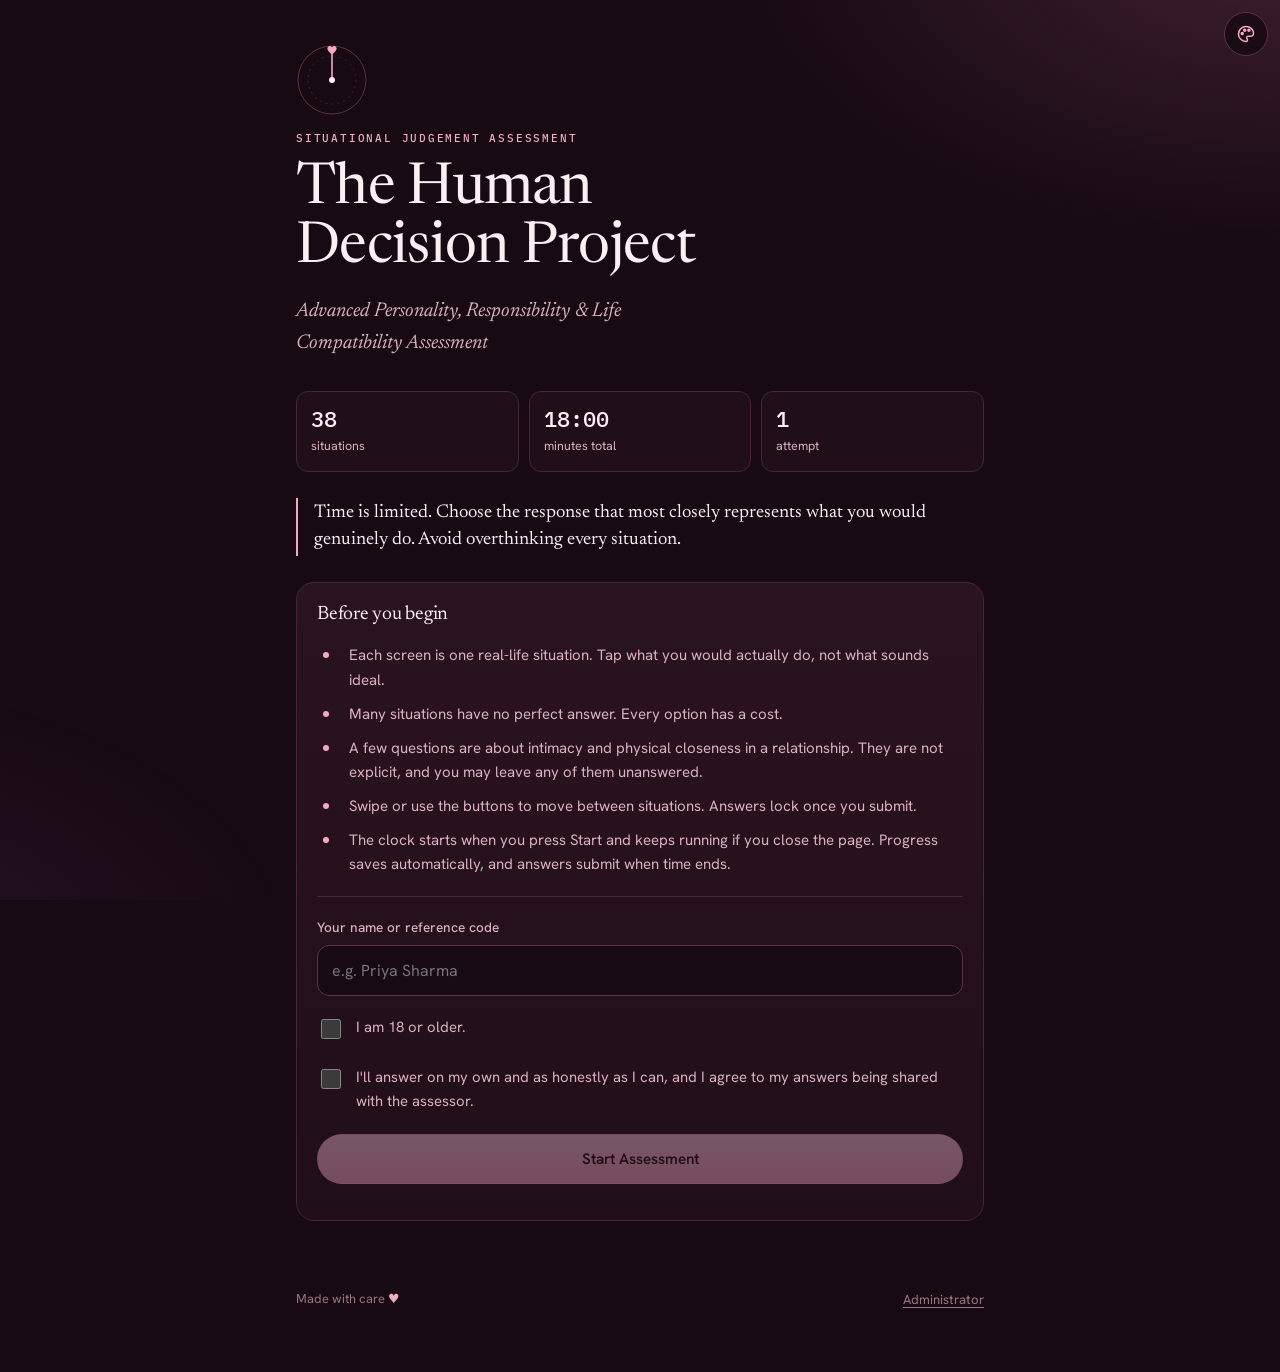
==== commit 7a75f81c: "Add five themes (Rosé default), theme picker, heart details Co-Authored-By: Claude Opus 5.5 <noreply" ====
--- a/index.html
+++ b/index.html
@@ -24,12 +24,19 @@
   --f-mono:"IBM Plex Mono",ui-monospace,SFMono-Regular,Menlo,Consolas,monospace;
   --r:18px; --r-sm:12px;
   --gut-l:max(16px,env(safe-area-inset-left,0px)); --gut-r:max(16px,env(safe-area-inset-right,0px));
+  --accent-hi:#C7B8F7; --bar:rgba(9,13,28,.82); --bar-0:rgba(9,13,28,0); --bar-1:rgba(9,13,28,.94); --scrim:rgba(4,6,14,.6);
+  --glow-1:rgba(151,129,234,.16); --glow-2:rgba(84,104,210,.12); --shadow:0 18px 50px rgba(0,0,0,.5);
   color-scheme:dark;
 }
+/* Themes (data-skin on <html>) */
+:root[data-skin="rose"]{--bg:#170A12;--bg-2:#200E18;--surface:#2A1320;--surface-2:#341927;--raise:#3D1F2F;--line:#47243A;--line-2:#5D3149;--fg:#FCEFF4;--muted:#DBB0C1;--faint:#9C7286;--accent:#F5A9C2;--accent-2:#E27CA1;--accent-hi:#FAC6D7;--accent-ink:#2A0A17;--accent-wash:rgba(245,169,194,.14);--accent-glow:rgba(226,124,161,.42);--bar:rgba(23,10,18,.84);--bar-0:rgba(23,10,18,0);--bar-1:rgba(23,10,18,.94);--scrim:rgba(12,4,9,.6);--glow-1:rgba(226,124,161,.2);--glow-2:rgba(170,90,200,.12);color-scheme:dark}
+:root[data-skin="blush"]{--bg:#FFF5F7;--bg-2:#FFFFFF;--surface:#FFEFF3;--surface-2:#FFE4EB;--raise:#FFFFFF;--line:#F3D5DE;--line-2:#E8BBCA;--fg:#3B1E2B;--muted:#80596A;--faint:#A98696;--accent:#D4517B;--accent-2:#E57B9C;--accent-hi:#E06D92;--accent-ink:#FFFFFF;--accent-wash:rgba(212,81,123,.10);--accent-glow:rgba(212,81,123,.35);--ok:#2E8F65;--warn:#B07416;--crit:#C33F4C;--bar:rgba(255,245,247,.86);--bar-0:rgba(255,245,247,0);--bar-1:rgba(255,245,247,.95);--scrim:rgba(60,20,35,.28);--glow-1:rgba(240,150,180,.28);--glow-2:rgba(255,200,170,.25);--shadow:0 18px 50px rgba(120,40,70,.18);color-scheme:light}
+:root[data-skin="lavender"]{--bg:#F6F3FF;--bg-2:#FFFFFF;--surface:#F0EBFF;--surface-2:#E7E0FE;--raise:#FFFFFF;--line:#DED5FA;--line-2:#C9BCF3;--fg:#241C40;--muted:#625A86;--faint:#8F87AF;--accent:#6D53D6;--accent-2:#8A74E5;--accent-hi:#8169E0;--accent-ink:#FFFFFF;--accent-wash:rgba(109,83,214,.10);--accent-glow:rgba(109,83,214,.32);--ok:#2E8F65;--warn:#B07416;--crit:#C33F4C;--bar:rgba(246,243,255,.86);--bar-0:rgba(246,243,255,0);--bar-1:rgba(246,243,255,.95);--scrim:rgba(30,20,60,.28);--glow-1:rgba(160,140,240,.3);--glow-2:rgba(140,200,255,.22);--shadow:0 18px 50px rgba(50,30,120,.16);color-scheme:light}
+:root[data-skin="sunset"]{--bg:#160F14;--bg-2:#1E141A;--surface:#291A20;--surface-2:#332028;--raise:#3B2630;--line:#45303A;--line-2:#5B4050;--fg:#FFF2EA;--muted:#E0B9A6;--faint:#A08072;--accent:#FFB38A;--accent-2:#F48A7A;--accent-hi:#FFCBA9;--accent-ink:#2A1208;--accent-wash:rgba(255,179,138,.14);--accent-glow:rgba(244,138,122,.4);--bar:rgba(22,15,20,.84);--bar-0:rgba(22,15,20,0);--bar-1:rgba(22,15,20,.94);--scrim:rgba(10,5,8,.6);--glow-1:rgba(244,138,122,.2);--glow-2:rgba(200,100,170,.14);color-scheme:dark}
 *{box-sizing:border-box;-webkit-tap-highlight-color:transparent}
 html,body{min-height:100%}
-body{margin:0;background:var(--bg);color:var(--fg);font:16px/1.6 var(--f-body);-webkit-font-smoothing:antialiased;overscroll-behavior-y:none}
-body::after{content:"";position:fixed;inset:0;pointer-events:none;z-index:-1;background:radial-gradient(900px 520px at 100% -8%,rgba(151,129,234,.16),transparent 62%),radial-gradient(760px 480px at -12% 108%,rgba(84,104,210,.12),transparent 60%)}
+body{margin:0;background:var(--bg);transition:background .4s,color .4s;color:var(--fg);font:16px/1.6 var(--f-body);-webkit-font-smoothing:antialiased;overscroll-behavior-y:none}
+body::after{content:"";position:fixed;inset:0;pointer-events:none;z-index:-1;background:radial-gradient(900px 520px at 100% -8%,var(--glow-1),transparent 62%),radial-gradient(760px 480px at -12% 108%,var(--glow-2),transparent 60%)}
 body::before{content:"";position:fixed;inset:0 0 auto;height:env(safe-area-inset-top,0px);z-index:30;background:var(--bg)}
 button,input,textarea{font:inherit;color:inherit}
 :focus-visible{outline:2px solid var(--accent);outline-offset:3px;border-radius:8px}
@@ -52,8 +59,8 @@
 .btn{appearance:none;border:1px solid var(--line-2);background:var(--surface);color:var(--fg);padding:12px 20px;border-radius:999px;font-weight:600;font-size:.95rem;cursor:pointer;transition:background .2s,border-color .2s,transform .12s,box-shadow .2s;display:inline-flex;align-items:center;justify-content:center;gap:8px;min-height:48px;touch-action:manipulation}
 .btn:hover{border-color:var(--accent);background:var(--surface-2)}
 .btn:active{transform:scale(.97)}
-.btn.primary{background:linear-gradient(180deg,#C7B8F7,var(--accent));border-color:transparent;color:var(--accent-ink);box-shadow:0 8px 24px -8px var(--accent-glow)}
-.btn.primary:hover{background:linear-gradient(180deg,#D3C7F9,#C2B2F6)}
+.btn.primary{background:linear-gradient(180deg,var(--accent-hi),var(--accent));border-color:transparent;color:var(--accent-ink);box-shadow:0 8px 24px -8px var(--accent-glow)}
+.btn.primary:hover{filter:brightness(1.06)}
 .btn.ghost{background:transparent;border-color:transparent;color:var(--muted)}
 .btn.ghost:hover{color:var(--fg);background:var(--surface)}
 .btn.danger{border-color:rgba(242,140,140,.5)}
@@ -88,7 +95,7 @@
 .hr{height:1px;background:var(--line);border:0;margin:4px 0}
 
 /* test chrome */
-.topbar{position:sticky;top:env(safe-area-inset-top,0px);z-index:20;background:rgba(9,13,28,.82);backdrop-filter:blur(14px);-webkit-backdrop-filter:blur(14px);border-bottom:1px solid var(--line)}
+.topbar{position:sticky;top:env(safe-area-inset-top,0px);z-index:20;background:var(--bar);backdrop-filter:blur(14px);-webkit-backdrop-filter:blur(14px);border-bottom:1px solid var(--line)}
 .topbar-in{max-width:720px;margin:0 auto;padding-left:var(--gut-l);padding-right:var(--gut-r);padding-block:10px 10px;display:flex;align-items:center;gap:12px}
 .ring{position:relative;width:52px;height:52px;flex:none}
 .ring svg{transform:rotate(-90deg)}
@@ -119,12 +126,12 @@
 .opt[aria-checked="true"] .k{background:var(--accent);border-color:var(--accent);color:var(--accent-ink);font-size:0}
 .opt[aria-checked="true"] .k::after{content:"";width:9px;height:5px;border-left:2px solid var(--accent-ink);border-bottom:2px solid var(--accent-ink);transform:rotate(-45deg) translate(1px,-1px)}
 .hint{margin-top:18px;font-size:.8rem;color:var(--faint);text-align:center}
-.actionbar{position:fixed;left:0;right:0;bottom:0;z-index:20;background:linear-gradient(180deg,rgba(9,13,28,0),rgba(9,13,28,.92) 28%);padding-top:22px}
+.actionbar{position:fixed;left:0;right:0;bottom:0;z-index:20;background:linear-gradient(180deg,var(--bar-0),var(--bar-1) 28%);padding-top:22px}
 .actionbar-in{max-width:720px;margin:0 auto;padding-left:var(--gut-l);padding-right:var(--gut-r);padding-bottom:calc(14px + env(safe-area-inset-bottom,0px));display:flex;gap:10px}
 .actionbar .btn.primary{flex:1}
 
 /* sheet */
-.scrim{position:fixed;inset:0;z-index:40;background:rgba(4,6,14,.6);backdrop-filter:blur(3px);animation:fade .2s ease both}
+.scrim{position:fixed;inset:0;z-index:40;background:var(--scrim);backdrop-filter:blur(3px);animation:fade .2s ease both}
 @keyframes fade{from{opacity:0}}
 .sheet{position:fixed;left:0;right:0;bottom:0;z-index:41;background:var(--surface);border-top:1px solid var(--line-2);border-radius:22px 22px 0 0;max-height:82vh;overflow:auto;animation:up .28s cubic-bezier(.2,.8,.2,1) both}
 @keyframes up{from{transform:translateY(40px);opacity:0}}
@@ -139,7 +146,7 @@
 .legend i.a{background:var(--surface-2)}
 
 /* toast */
-.toast{position:fixed;left:50%;transform:translateX(-50%);top:calc(env(safe-area-inset-top,0px) + 82px);z-index:50;width:min(520px,calc(100% - 32px));background:var(--raise);border:1px solid var(--line-2);border-left:3px solid var(--warn);border-radius:var(--r-sm);padding:12px 16px;box-shadow:0 18px 50px rgba(0,0,0,.5);display:flex;gap:12px;align-items:flex-start;animation:drop .35s ease both}
+.toast{position:fixed;left:50%;transform:translateX(-50%);top:calc(env(safe-area-inset-top,0px) + 82px);z-index:50;width:min(520px,calc(100% - 32px));background:var(--raise);border:1px solid var(--line-2);border-left:3px solid var(--warn);border-radius:var(--r-sm);padding:12px 16px;box-shadow:var(--shadow);display:flex;gap:12px;align-items:flex-start;animation:drop .35s ease both}
 .toast.crit{border-left-color:var(--crit)}
 .toast b{font-family:var(--f-mono);font-weight:500}
 @keyframes drop{from{opacity:0;transform:translate(-50%,-10px)}to{opacity:1;transform:translate(-50%,0)}}
@@ -199,6 +206,23 @@
 .pat .meter::after{display:none}
 .disclaimer{font-size:.85rem;color:var(--muted);border:1px dashed var(--line-2);border-radius:var(--r-sm);padding:12px 14px}
 
+/* theme picker */
+.skin-btn{position:fixed;z-index:25;top:calc(env(safe-area-inset-top,0px) + 12px);right:max(12px,env(safe-area-inset-right,0px));width:44px;height:44px;border-radius:50%;border:1px solid var(--line-2);background:var(--bar);backdrop-filter:blur(10px);-webkit-backdrop-filter:blur(10px);display:grid;place-items:center;cursor:pointer;color:var(--accent)}
+.skins{display:grid;grid-template-columns:repeat(auto-fill,minmax(140px,1fr));gap:10px}
+.skin{border:1px solid var(--line);border-radius:var(--r-sm);padding:12px;background:var(--bg-2);cursor:pointer;text-align:left;display:flex;flex-direction:column;gap:10px;color:var(--fg)}
+.skin[aria-pressed="true"]{border-color:var(--accent);box-shadow:0 0 0 1px var(--accent) inset}
+.skin .sw{display:flex;height:34px;border-radius:8px;overflow:hidden}
+.skin .sw i{flex:1}
+.skin b{font-weight:600;font-size:.92rem}
+.skin span{font-size:.76rem;color:var(--muted);margin-top:-8px}
+#v-admin .wrap>.row:first-child,#v-review .wrap>.row:first-child{padding-right:52px}
+.heart{display:inline-block;color:var(--accent)}
+@keyframes beat{0%,100%{transform:scale(1)}14%{transform:scale(1.18)}28%{transform:scale(1)}42%{transform:scale(1.12)}}
+.heart.beat{animation:beat 2.4s ease-in-out infinite}
+.petals{position:fixed;inset:0;pointer-events:none;z-index:-1;overflow:hidden}
+.petals i{position:absolute;bottom:-30px;width:10px;height:10px;opacity:.0;color:var(--accent);animation:float linear infinite}
+.petals i::before{content:"\2665";font-size:inherit}
+@keyframes float{0%{transform:translateY(0) rotate(0);opacity:0}10%{opacity:.35}90%{opacity:.25}100%{transform:translateY(-110vh) rotate(40deg);opacity:0}}
 @media (max-width:620px){
   .stats{grid-template-columns:1fr 1fr}
   .two{grid-template-columns:1fr}
@@ -220,7 +244,7 @@
 <section id="v-intro" class="view" hidden>
   <div class="wrap stack" style="gap:26px">
     <div class="hero">
-      <svg class="orbit" viewBox="0 0 72 72" aria-hidden="true"><circle cx="36" cy="36" r="34" fill="none" stroke="var(--line-2)"/><circle cx="36" cy="36" r="24" fill="none" stroke="var(--line)" stroke-dasharray="2 4"/><g class="hand"><path d="M36 36V6" stroke="var(--accent)" stroke-width="1.6" stroke-linecap="round"/><circle cx="36" cy="6" r="3" fill="var(--accent)"/></g><circle cx="36" cy="36" r="3" fill="var(--fg)"/></svg>
+      <svg class="orbit" viewBox="0 0 72 72" aria-hidden="true"><circle cx="36" cy="36" r="34" fill="none" stroke="var(--line-2)"/><circle cx="36" cy="36" r="24" fill="none" stroke="var(--line)" stroke-dasharray="2 4"/><g class="hand"><path d="M36 36V6" stroke="var(--accent)" stroke-width="1.6" stroke-linecap="round"/><path d="M36 10.5c-.4-.4-4.6-3.6-4.6-6.1 0-1.4 1.1-2.4 2.3-2.4.9 0 1.7.5 2.3 1.3.6-.8 1.4-1.3 2.3-1.3 1.2 0 2.3 1 2.3 2.4 0 2.5-4.2 5.7-4.6 6.1z" fill="var(--accent)"/></g><circle cx="36" cy="36" r="3" fill="var(--fg)"/></svg>
       <p class="eyebrow">Situational judgement assessment</p>
       <h1>The Human Decision Project</h1>
       <p class="tagline">Advanced Personality, Responsibility &amp; Life Compatibility Assessment</p>
@@ -247,7 +271,7 @@
       <button id="btn-start" class="btn primary block" disabled>Start Assessment</button>
       <p id="intro-hint" class="muted small" style="text-align:center"></p>
     </div>
-    <div class="foot"><span>The Human Decision Project</span><button class="linkish" data-go-admin>Administrator</button></div>
+    <div class="foot"><span>Made with care <span class="heart beat">&#9829;</span></span><button class="linkish" data-go-admin>Administrator</button></div>
   </div>
 </section>
 
@@ -362,6 +386,8 @@
 </section>
 </div>
 
+<div class="petals" aria-hidden="true" id="petals"></div>
+<button id="skin-btn" class="skin-btn" aria-label="Change theme" title="Change theme"><svg width="20" height="20" viewBox="0 0 24 24" fill="none" stroke="currentColor" stroke-width="1.8" stroke-linecap="round" aria-hidden="true"><path d="M12 3a9 9 0 1 0 0 18c1.1 0 1.8-.9 1.8-1.9 0-.5-.2-.9-.5-1.3-.3-.3-.5-.8-.5-1.3 0-1 .8-1.8 1.8-1.8H17a4 4 0 0 0 4-4C21 6.6 17 3 12 3z"/><circle cx="7.5" cy="11.5" r="1.2" fill="currentColor"/><circle cx="10.5" cy="7.5" r="1.2" fill="currentColor"/><circle cx="15.5" cy="7.5" r="1.2" fill="currentColor"/></svg></button>
 <div id="sheet-root"></div>
 <div id="toast-root" aria-live="assertive"></div>
 
@@ -407,13 +433,28 @@
 function rnd(n){const a=new Uint32Array(n);if(window.crypto&&crypto.getRandomValues)crypto.getRandomValues(a);else for(let i=0;i<n;i++)a[i]=Math.random()*4294967296;return a}
 function shuffle(arr){const a=arr.slice();const r=rnd(a.length);for(let i=a.length-1;i>0;i--){const j=r[i]%(i+1);[a[i],a[j]]=[a[j],a[i]]}return a}
 function newId(){const d=new Date();const r=rnd(2);const s=(r[0].toString(36)+r[1].toString(36)).toUpperCase().slice(0,6).padEnd(6,"X");return "HDP-"+d.getFullYear()+pad(d.getMonth()+1)+pad(d.getDate())+"-"+s}
-function show(id){document.querySelectorAll("#app > section").forEach(s=>s.hidden=s.id!==id);closeSheet();window.scrollTo(0,0)}
+function show(id){document.querySelectorAll("#app > section").forEach(s=>s.hidden=s.id!==id);const sb=document.getElementById("skin-btn");if(sb)sb.hidden=id==="v-test";closeSheet();window.scrollTo(0,0)}
 function remaining(){return S?(S.endAt-Date.now())/1000:TIME_LIMIT}
 function answeredCount(){return S?Object.keys(S.answers).length:0}
 function buzz(){try{navigator.vibrate&&navigator.vibrate(8)}catch(e){}}
 const reduced=()=>matchMedia("(prefers-reduced-motion: reduce)").matches;
 
 function toast(msg,level,stay){const root=$("#toast-root");root.innerHTML="";const t=document.createElement("div");t.className="toast"+(level==="crit"?" crit":"");t.setAttribute("role","alert");t.innerHTML='<b>'+esc(fmtClock(remaining()))+'</b><span>'+esc(msg)+'</span>';root.appendChild(t);if(!stay)setTimeout(()=>t.remove(),6500)}
+
+/* ---------- themes ---------- */
+const SKINS=[["midnight","Midnight","Navy & lavender",["#090D1C","#18203F","#BBA9F4"]],["rose","Rosé","Wine & pink",["#170A12","#341927","#F5A9C2"]],["blush","Blush","Soft pink, light",["#FFF5F7","#FFE4EB","#D4517B"]],["lavender","Lavender","Lilac, light",["#F6F3FF","#E7E0FE","#6D53D6"]],["sunset","Sunset","Plum & peach",["#160F14","#332028","#FFB38A"]]];
+function applySkin(k){if(!SKINS.some(x=>x[0]===k))k="rose";if(k==="midnight")document.documentElement.removeAttribute("data-skin");else document.documentElement.setAttribute("data-skin",k);try{localStorage.setItem("hdp_skin",k)}catch(e){}
+  const m=document.querySelector('meta[name="theme-color"]');if(m)m.setAttribute("content",getComputedStyle(document.documentElement).getPropertyValue("--bg").trim())}
+function currentSkin(){try{return localStorage.getItem("hdp_skin")||"rose"}catch(e){return "rose"}}
+function openSkins(){
+  const cur=currentSkin();const root=$("#sheet-root");
+  root.innerHTML='<div class="scrim" data-close></div><div class="sheet" role="dialog" aria-modal="true" aria-label="Themes"><div class="sheet-in"><div class="grab"></div><h3>Choose a theme</h3><div class="skins">'+SKINS.map(([k,n,d,c])=>'<button class="skin" data-k="'+k+'" aria-pressed="'+(k===cur)+'"><span class="sw">'+c.map(x=>'<i style="background:'+x+'"></i>').join("")+'</span><b>'+n+'</b><span>'+d+'</span></button>').join("")+'</div><button class="btn" data-close>Done</button></div></div>';
+  root.querySelectorAll("[data-close]").forEach(b=>b.onclick=closeSheet);
+  root.querySelectorAll(".skin").forEach(b=>b.onclick=()=>{applySkin(b.dataset.k);root.querySelectorAll(".skin").forEach(x=>x.setAttribute("aria-pressed",String(x===b)))});
+}
+$("#skin-btn").onclick=openSkins;
+applySkin(currentSkin());
+(function petals(){if(reduced())return;const box=$("#petals");for(let i=0;i<9;i++){const p=document.createElement("i");p.style.left=(5+Math.random()*90)+"%";p.style.fontSize=(9+Math.random()*10)+"px";p.style.animationDuration=(16+Math.random()*14)+"s";p.style.animationDelay=(-Math.random()*25)+"s";box.appendChild(p)}})();
 
 /* ---------- intro ---------- */
 function initIntro(){
@@ -501,10 +542,11 @@
 function openSheet(){
   const root=$("#sheet-root");
   let g='';S.order.forEach((qid,i)=>{g+='<button data-i="'+i+'" class="'+(S.answers[qid]?"ans ":"")+(i===S.cur?"cur":"")+'" aria-label="Situation '+(i+1)+(S.answers[qid]?", answered":", unanswered")+'">'+(i+1)+'</button>'});
-  root.innerHTML='<div class="scrim" data-close></div><div class="sheet" role="dialog" aria-modal="true" aria-label="All situations"><div class="sheet-in"><div class="grab"></div><div class="row" style="justify-content:space-between"><h3>All situations</h3><span class="chip mono">'+answeredCount()+' / '+N+' answered</span></div><div class="legend"><span><i class="a"></i>Answered</span><span><i></i>Unanswered</span></div><div class="qgrid">'+g+'</div><div class="row"><button class="btn" data-close style="flex:1">Close</button><button class="btn primary" id="sh-review" style="flex:1">Review &amp; submit</button></div></div></div>';
+  root.innerHTML='<div class="scrim" data-close></div><div class="sheet" role="dialog" aria-modal="true" aria-label="All situations"><div class="sheet-in"><div class="grab"></div><div class="row" style="justify-content:space-between"><h3>All situations</h3><span class="chip mono">'+answeredCount()+' / '+N+' answered</span></div><div class="legend"><span><i class="a"></i>Answered</span><span><i></i>Unanswered</span></div><div class="qgrid">'+g+'</div><button class="linkish" id="sh-skin" style="align-self:flex-start">Change theme</button><div class="row"><button class="btn" data-close style="flex:1">Close</button><button class="btn primary" id="sh-review" style="flex:1">Review &amp; submit</button></div></div></div>';
   root.querySelectorAll("[data-close]").forEach(b=>b.onclick=closeSheet);
   root.querySelectorAll(".qgrid button").forEach(b=>b.onclick=()=>{closeSheet();go(+b.dataset.i)});
   $("#sh-review").onclick=()=>{closeSheet();openReview()};
+  $("#sh-skin").onclick=openSkins;
 }
 function closeSheet(){$("#sheet-root").innerHTML=""}
 $("#btn-map").onclick=openSheet;
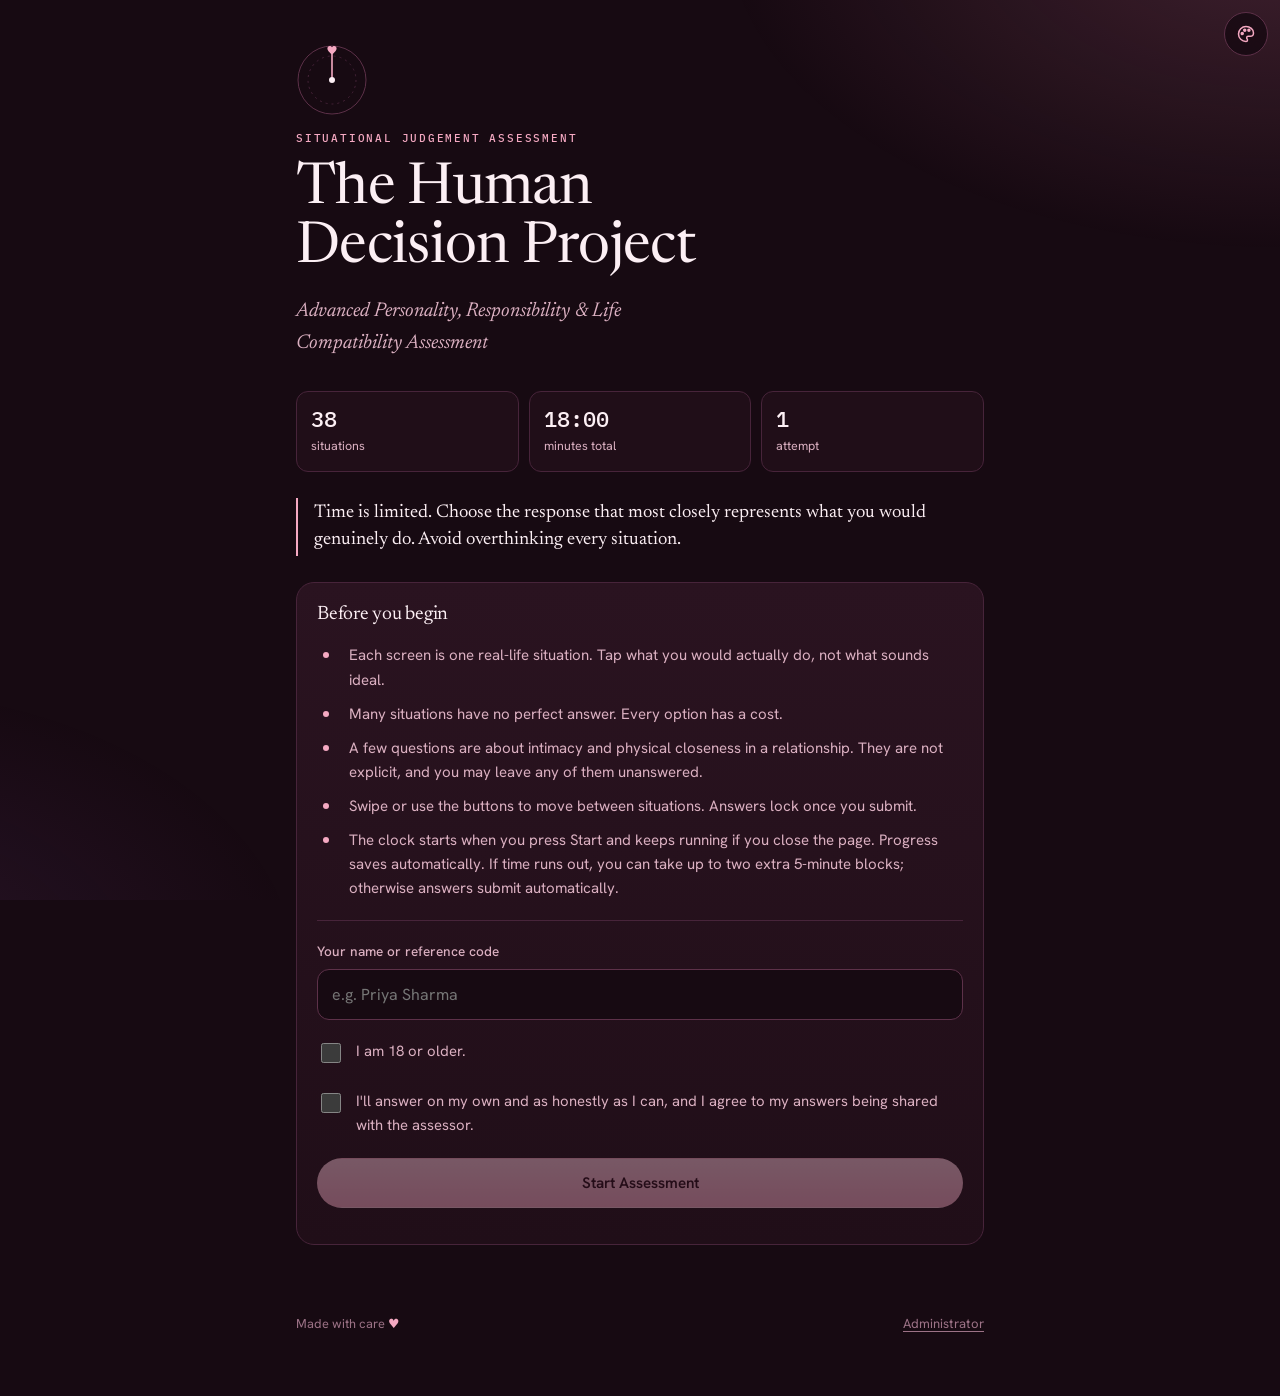
==== commit d8de4e9f: "Offer extra time when the clock runs out Co-Authored-By: Claude Opus 5.5 <noreply@anthropic.com> Cla" ====
--- a/index.html
+++ b/index.html
@@ -262,7 +262,7 @@
         <li>Many situations have no perfect answer. Every option has a cost.</li>
         <li>A few questions are about intimacy and physical closeness in a relationship. They are not explicit, and you may leave any of them unanswered.</li>
         <li>Swipe or use the buttons to move between situations. Answers lock once you submit.</li>
-        <li>The clock starts when you press Start and keeps running if you close the page. Progress saves automatically, and answers submit when time ends.</li>
+        <li>The clock starts when you press Start and keeps running if you close the page. Progress saves automatically. If time runs out, you can take up to two extra 5-minute blocks; otherwise answers submit automatically.</li>
       </ul>
       <hr class="hr">
       <div class="field"><label for="inp-name">Your name or reference code</label><input id="inp-name" class="input" autocomplete="off" maxlength="80" placeholder="e.g. Priya Sharma"></div>
@@ -356,9 +356,9 @@
   <div class="wrap wide stack" style="gap:20px">
     <div class="row" style="justify-content:space-between"><p class="eyebrow">Administrator</p><button id="adm-exit" class="btn ghost sm">Exit</button></div>
     <div id="adm-gate" class="panel stack" style="max-width:460px">
-      <h3>Administrator key</h3>
+      <h3>Administrator passcode</h3>
       <p class="muted small">The analysis is for the assessor only. Participants never see it.</p>
-      <div class="field"><label for="adm-code">Key</label><input id="adm-code" type="password" class="input" autocomplete="current-password"></div>
+      <div class="field"><label for="adm-code">Passcode</label><input id="adm-code" type="password" class="input" autocomplete="current-password"></div>
       <button id="adm-unlock" class="btn primary">Unlock</button>
       <p id="adm-err" class="small" style="color:var(--crit)" aria-live="polite"></p>
     </div>
@@ -395,12 +395,18 @@
 (function(){
 "use strict";
 /* ================= CONFIG =================
-   SUBMIT_URL: your Google Apps Script web app URL (see README / backend/Code.gs).
-   Leave empty to run fully offline (responses stay on the device + file export). */
-const SUBMIT_URL = "";
-// Offline administrator key hash (default key: HDP-ADMIN-2026). Console: hdpHash("new key")
-const ADMIN_HASH = "ec311a1c16f8edaa";
+   FIREBASE_DB: Firebase Realtime Database URL. Submissions are encrypted on the participant's
+   device with ADMIN_PUBKEY before upload; only the admin passcode can open ADMIN_VAULT
+   (the matching private key) and read them. */
+const FIREBASE_DB = "https://imucet-32224-default-rtdb.firebaseio.com";
+const DB_PATH = "hdp/submissions";
+const ADMIN_PUBKEY = "[base64]/Bxie1tamdN9dBSgpDos88gsITZvPnUDdt4lWA1Vstzv6T//oJowUCGhVAcDcOQuD/xTmAgXyueJ9pu0V+YpPDVww+cjR0IbdVLu6NSur6unwcRx6CiKRjuwv2ceqS93NHnhyYa4KgeME8GsThIXdUlVfWvbjrHthPpt+qCFgzdu1u2BaGGCf/cgSARsJZzIzx/sxpaGoowz3niay/DlJZPpePJbjjD5H2VwlCyHJ0sJtbRiLCSWyGib4CBwdh2kSfiNjPotpAbM4xPAlNdVT9BzqT1upHmVx88V9UqOM6O/nEb0TTpk23IEVCgAt+AmVgH9oEwzAgMBAAE=";
+const ADMIN_VAULT = {"salt":"G6/UKlZW9qqj6cYgHglnIw==","iv":"+reZn2xFxbhmOlCl","iter":600000,"ct":"A4CUC0UTwkwLAzOxMq9HUDYDsnYWRZd13u2+7UHie8Zl5GM7L2Pi1PeTV2Rn54ekvOf/RAqBjttVTFizYJjZ7kC70lIianNvy1dE9XXSJcXAzG5W3MBcHPA5A03VfCxHPbjXR6QxXCIFdW0EsgBo/2eLYwBufMi6Yv73tePuPAb2QqAGcaHCvRe/fOLxaWubIMCRUgpJO5Mw33Kzs8mni/V1Uf2DlZqQWMwnDaz5jsPgTgo8vWQ55xtoZrpRi85zJvh64oiyrMh3fpC30XTEpr+KzX5VKUCJ8v3K6Jc75KXqiWLyrUoL7axOxMFrIO/CJ30Rkh/RcHIQ4SolNjgHMMqKuw3+U/dyIO7jK1osAqA5Pkztbb7BKv4lpEQIiIvcEXEamlqmbk2Mpve5b9aTogBOvzRj4lS3PnG/HGfu+R26YWXrNCdge64XP4jy60DUOsOwXHeM9h9OERBnKE8vb/cWT+bKFoMSKWVp/byAGaSgixMF4n5iRkss6uer8ZGXqTBA6BPTI/kpNS7Q3YuPjht2sv4PPb3G/d1W7pnkbEUH3JM2afOMabpNArOZ6PuZqe0ZuZIrL9Kt4BaZFjGT97NbhvY3qzdkQRys7OoW6QhuRIN1fUCZEGEx/ZsN0GVyk0z7SwqtKwWS3boCHcCA84uMXsVBP4vwKHXfq5GHkEd4XupDWsWlIwyWV+M3TjaAFlE+SdjgK4EijqbH9y3NE4rGjdTqZwb4EMx+ZHGrWPW4cpKeKiMGHojtNyVBUd/Jx/[base64]/jG0CHJUfssXm7K0abzV6UpD9dpqHGTSe09qyWJv6opIOTH3rmUPVrbVat0PPtzh1wsx0E7cNIgx62Ioyx4vNGG+cNo6Bu9s22jz/O6aPttmoSzBUKtL+Aas7lwjkol2OjK3r9tBtYE4xHTe5J2dqPDGwnRHEHnXD2BjDYNaldRpOYaU5arTZdFkQ8KYavz3OU0Mz0q0iO1NUfHOlMr/jXQufv+MmFGT6iAgPSS21xhRAp0p8lzb3XohQSXZAt9vom/tgOAujPxAkexLg/Xw0WTy3WESQ3SzOeInoBdjfbk4xubBDUdQ221EDxYk+YvEHFa/pdWX0NSN4A8SQGB4bjPfvXtmWPEsn4FrrFyp/q7sljrkpqa3WaqsVg1aWwEkY7dYiRwjJMKgLlrTStoOIuPqdgg2gLFIYp1vU5XAjm4kDfPdqHIRMIEe5GU/K2ED9IW+rnI3k/[base64]/[base64]/I36rmPW9npvbqkrsPRiP0MyQFGFK+C8mUiaP93LVrfFC6qYr+UWDI/w5yhu9OJD9IEN2QEUQlnE7LYz5Ets6tm+mtotnG11G9/XjoY09hIyng87UXRYvuF3Etxf4DbIJt38jA8aBBs5WQ0IW4YD6kv4Fw/eoXYR2s1j7ftlQSxiZQYV7TRjz6HFU+qalOuKaRsOkX4/xI3Ynu4v9/LxRVbKt46tun+K64eT+iG32jKZi+jew+KPlaYHmxp7LSYq9ezZyIc="};
+const SUBMIT_URL = FIREBASE_DB; // cloud on/off switch used below
 const TIME_LIMIT = 18*60;
+const EXTRA_BLOCK = 5*60;   // extra time offered when the clock runs out
+const EXTRA_MAX = 2;        // how many extra blocks may be taken
+const EXTRA_DECIDE = 60;    // seconds to choose before auto-submit
 /* ========================================== */
 
 const QUESTIONS = [{"id":"F1","text":"Your salary has just come in. After rent you have ₹40,000 left. A close friend asks to borrow ₹25,000 for a hospital bill and says he will repay in three months. Your own course fee of ₹30,000 is due in four months.","opts":[{"id":"F1-a","text":"Lend him the full amount. The course can wait if it has to."},{"id":"F1-b","text":"Lend ₹10,000 and help him find other sources for the rest."},{"id":"F1-c","text":"Lend the full amount, but agree on a written repayment schedule first."},{"id":"F1-d","text":"Tell him you can't lend right now, without going into detail."},{"id":"F1-e","text":"Offer to pay part of the bill directly to the hospital instead of giving cash."},{"id":"F1-f","text":"Lend it, and plan to borrow from your family if your course fee falls short."}]},{"id":"E1","text":"Your partner snaps at you after a long day over something small. You did nothing wrong.","opts":[{"id":"E1-a","text":"Give them space and talk about it later, once they are calm."},{"id":"E1-b","text":"Ask right away what is actually bothering them."},{"id":"E1-c","text":"Tell them it isn't fair to take it out on you."},{"id":"E1-d","text":"Snap back. You've had a long day too."},{"id":"E1-e","text":"Apologise even though it wasn't your fault, to keep the peace."},{"id":"E1-f","text":"Make them tea, say nothing about it, and let it pass."}]},{"id":"P1","text":"Driving on a highway at night, you see the car ahead hit a two-wheeler and drive away. The rider is lying on the road, conscious, with a bleeding leg.","opts":[{"id":"P1-a","text":"Park safely with hazard lights on, call 112, then go to the rider."},{"id":"P1-b","text":"Chase the car to get its number plate."},{"id":"P1-c","text":"Drag the rider off the road immediately."},{"id":"P1-d","text":"Call 112 from your car and wait there until help arrives."},{"id":"P1-e","text":"Stop and record a video of the scene for evidence, then help."},{"id":"P1-f","text":"Wave down other vehicles so you can help together."}]},{"id":"I1","text":"Your parents want you to spend two years in government-exam coaching. You want to try building your own business.","opts":[{"id":"I1-a","text":"Follow their plan. They have sacrificed a lot for you."},{"id":"I1-b","text":"Start the business with a fixed deadline. If it fails, do the coaching."},{"id":"I1-c","text":"Do both part-time."},{"id":"I1-d","text":"Go ahead with the business. It's your life."},{"id":"I1-e","text":"Show them a written plan and ask for one year."},{"id":"I1-f","text":"Put off the decision and keep things as they are."}]},{"id":"A1","text":"You are offered a promotion with 40% more pay, but it means moving to another city for two years. Your parents are ageing and live alone near you.","opts":[{"id":"A1-a","text":"Accept. Arrange care for them and visit every month."},{"id":"A1-b","text":"Decline. Family comes first at this stage."},{"id":"A1-c","text":"Try to negotiate a later move or partly remote work."},{"id":"A1-d","text":"Accept and move your parents with you."},{"id":"A1-e","text":"Ask your siblings to take over their care."},{"id":"A1-f","text":"Ask for more time and hope the situation changes."}]},{"id":"C1","text":"You promised to help a friend move house on Sunday. On Saturday night you are offered one day of paid work on Sunday, worth ₹8,000.","opts":[{"id":"C1-a","text":"Keep your promise to your friend."},{"id":"C1-b","text":"Take the work, explain honestly, and offer to pay for movers."},{"id":"C1-c","text":"Help in the morning and try to do the work in the afternoon."},{"id":"C1-d","text":"Take the work and tell your friend something came up."},{"id":"C1-e","text":"Ask your friend whether they would mind before deciding."},{"id":"C1-f","text":"Find someone else to help in your place."}]},{"id":"R1","text":"A plumber quotes ₹6,000 to fix a leak. You have watched a few videos and think you could do it yourself with a ₹600 part.","opts":[{"id":"R1-a","text":"Try it yourself and call the plumber if it goes wrong."},{"id":"R1-b","text":"Get a second quote first."},{"id":"R1-c","text":"Pay the plumber. It isn't worth the risk."},{"id":"R1-d","text":"Ask the plumber to break down the quote, then negotiate."},{"id":"R1-e","text":"Ask a handy friend to help you do it."}]},{"id":"F2","text":"You receive an unexpected bonus of ₹1,50,000. You owe ₹60,000 on a credit card at 36% yearly interest. Your parents have hinted that the house needs repairs, and you have wanted a better laptop for work.","opts":[{"id":"F2-a","text":"Clear the credit card in full first, then decide about the rest."},{"id":"F2-b","text":"Give most of it to your parents for repairs and keep paying the card monthly."},{"id":"F2-c","text":"Buy the laptop first. Better tools will raise your income."},{"id":"F2-d","text":"Split it roughly three ways between the card, parents and laptop."},{"id":"F2-e","text":"Invest most of it and keep paying the card's minimum due."},{"id":"F2-f","text":"Leave it untouched in savings for a few months while you think it over."}]},{"id":"X1","text":"In a long-term relationship, how important is a regular physical relationship to you?","opts":[{"id":"X1-a","text":"Essential. It is a major part of how I feel connected."},{"id":"X1-b","text":"Important, but one part among many."},{"id":"X1-c","text":"It depends on the stage of life and the relationship."},{"id":"X1-d","text":"Nice to have. Emotional closeness matters more to me."},{"id":"X1-e","text":"Not very important to me."}]},{"id":"E3","text":"A close friend tells you they may be fired. You honestly think they have been careless at work for months.","opts":[{"id":"E3-a","text":"Tell them directly that they've been careless and need to fix it."},{"id":"E3-b","text":"Listen first, then ask what they think went wrong."},{"id":"E3-c","text":"Reassure them it isn't their fault."},{"id":"E3-d","text":"Help them update their CV and start applying elsewhere."},{"id":"E3-e","text":"Share a time you failed yourself, so they feel less alone."},{"id":"E3-f","text":"Change the subject. It isn't your place to judge."}]},{"id":"P2","text":"Twenty minutes before an important client presentation, your laptop won't start. The final slides are on it.","opts":[{"id":"P2-a","text":"Pull the latest version from email or cloud and present from a colleague's laptop."},{"id":"P2-b","text":"Tell the client honestly and ask to reschedule."},{"id":"P2-c","text":"Present without slides, using a whiteboard and what you remember."},{"id":"P2-d","text":"Keep trying to fix the laptop until the last minute."},{"id":"P2-e","text":"Ask a teammate to open the meeting while you rebuild the key slides."},{"id":"P2-f","text":"Delay the start by fifteen minutes without explaining why."}]},{"id":"I2","text":"Your team agrees on an approach in a meeting. You think it's wrong, but everyone seems confident, including your manager.","opts":[{"id":"I2-a","text":"Speak up in the meeting and give your reasons."},{"id":"I2-b","text":"Go along with it, but send your manager a short written note afterwards."},{"id":"I2-c","text":"Go along with it. They may see something you don't."},{"id":"I2-d","text":"Quietly do your own part your way."},{"id":"I2-e","text":"Talk it over with one trusted colleague first."},{"id":"I2-f","text":"Stay silent. If it fails, it isn't on you."}]},{"id":"A2","text":"A one-year certification costs ₹1,80,000 and needs three hours every evening. It would probably double your salary within three years.","opts":[{"id":"A2-a","text":"Enrol now and take an education loan if needed."},{"id":"A2-b","text":"Save for six months, then enrol without a loan."},{"id":"A2-c","text":"Look for a cheaper online alternative first."},{"id":"A2-d","text":"Skip it. Three hours every evening is too much right now."},{"id":"A2-e","text":"Ask your employer to sponsor it in exchange for a service bond."},{"id":"A2-f","text":"Enrol, but drop out if it starts affecting work."}]},{"id":"X2","text":"You and your partner want physical intimacy at quite different frequencies. What would you actually do?","opts":[{"id":"X2-a","text":"Talk about it openly and agree on a middle ground."},{"id":"X2-b","text":"Go along with their preference to avoid tension."},{"id":"X2-c","text":"Expect them to adjust to what you want."},{"id":"X2-d","text":"Avoid the topic and hope it settles on its own."},{"id":"X2-e","text":"Suggest seeing a counsellor or doctor if it keeps causing stress."},{"id":"X2-f","text":"Accept the difference and focus on other kinds of closeness."}]},{"id":"F4","text":"You get a job offer from a 15-month-old startup paying ₹8,000 a month more than you earn now, but without PF or health insurance. Your current job is stable with slow growth.","opts":[{"id":"F4-a","text":"Take it. Higher pay and faster learning matter more right now."},{"id":"F4-b","text":"Take it, but only after buying a personal health policy and saving six months of expenses."},{"id":"F4-c","text":"Use the offer to negotiate a raise in your current job."},{"id":"F4-d","text":"Stay where you are. Stability matters more at this stage."},{"id":"F4-e","text":"Ask your family and partner and go with what they prefer."},{"id":"F4-f","text":"Take it and keep freelancing on the side as a backup."}]},{"id":"E4","text":"At a family dinner, a relative mocks your career choice in front of everyone.","opts":[{"id":"E4-a","text":"Laugh it off and change the subject."},{"id":"E4-b","text":"Reply calmly with facts about your work."},{"id":"E4-c","text":"Reply with a sharp comeback."},{"id":"E4-d","text":"Stay quiet now and talk to the relative privately later."},{"id":"E4-e","text":"Make an excuse and leave the dinner early."},{"id":"E4-f","text":"Ask a parent to step in."}]},{"id":"P3","text":"At 2 a.m. you notice a strong smell of gas in the kitchen. Your family is asleep.","opts":[{"id":"P3-a","text":"Leave the switches alone, open the windows, shut the cylinder valve, wake everyone and step outside."},{"id":"P3-b","text":"Switch on the kitchen light to find where it's coming from."},{"id":"P3-c","text":"Call the gas agency's emergency number first."},{"id":"P3-d","text":"Wake everyone and get out at once, without stopping for anything."},{"id":"P3-e","text":"Shut the regulator, go back to sleep and call the agency in the morning."}]},{"id":"C3","text":"Your relationship has hit a rough patch. You have been arguing frequently for three months.","opts":[{"id":"C3-a","text":"Suggest a serious conversation about what has changed and what each of you needs."},{"id":"C3-b","text":"Suggest seeing a counsellor together."},{"id":"C3-c","text":"Take a few weeks apart."},{"id":"C3-d","text":"Keep going. It will pass."},{"id":"C3-e","text":"Consider ending it. Three months is a long time."},{"id":"C3-f","text":"Be extra kind and avoid topics that cause fights."}]},{"id":"X3","text":"Your partner says no to intimacy one night when you were looking forward to it.","opts":[{"id":"X3-a","text":"Accept it without any pressure and stay affectionate."},{"id":"X3-b","text":"Accept it, but feel hurt and go quiet."},{"id":"X3-c","text":"Ask gently whether something is wrong, without pushing."},{"id":"X3-d","text":"Try to persuade them."},{"id":"X3-e","text":"Feel rejected and bring it up later."}]},{"id":"R2","text":"This week you have three urgent deadlines: one from your manager, one from a client, and your sibling's wedding paperwork.","opts":[{"id":"R2-a","text":"Rank them by the cost of missing each, then agree new dates with the others."},{"id":"R2-b","text":"Work late every night and do all three."},{"id":"R2-c","text":"Ask for help with at least one of them."},{"id":"R2-d","text":"Do whichever is due first, then move to the next."},{"id":"R2-e","text":"Do the family task first. Work can wait."},{"id":"R2-f","text":"Start all three and switch whenever someone follows up."}]},{"id":"F3","text":"Eight months ago you lent ₹30,000 to a cousin. He has never mentioned it, and today he posted photos from a holiday abroad. You now need money for an urgent family expense.","opts":[{"id":"F3-a","text":"Message him directly, mention the trip, and ask for the full amount."},{"id":"F3-b","text":"Ask politely for whatever he can return now, without bringing up the trip."},{"id":"F3-c","text":"Ask an elder in the family to raise it with him."},{"id":"F3-d","text":"Say nothing and cover the expense from your savings or a loan."},{"id":"F3-e","text":"Bring it up at the next family gathering so others know."},{"id":"F3-f","text":"Write the money off in your mind and never lend to him again."}]},{"id":"I3","text":"You have to choose between two cities for a new job. Your friends and partner have strong opinions about each.","opts":[{"id":"I3-a","text":"List the factors that matter to you and decide yourself."},{"id":"I3-b","text":"Go with the city your partner prefers."},{"id":"I3-c","text":"Pick the one with the better pay."},{"id":"I3-d","text":"Take a vote among the people closest to you."},{"id":"I3-e","text":"Visit both before deciding."},{"id":"I3-f","text":"Accept whichever offer letter arrives first."}]},{"id":"E2","text":"After a stressful day you snap at your partner over something small. They go quiet.","opts":[{"id":"E2-a","text":"Apologise as soon as you notice and explain what stressed you."},{"id":"E2-b","text":"Wait until the next morning, then talk about it."},{"id":"E2-c","text":"Act normal and hope it blows over."},{"id":"E2-d","text":"Explain why you were stressed, without apologising. Your reaction was understandable."},{"id":"E2-e","text":"Do something kind for them instead of talking about it."},{"id":"E2-f","text":"Ask them why they have gone quiet."}]},{"id":"X4","text":"How comfortable are you talking with a partner about likes, dislikes and boundaries in intimacy?","opts":[{"id":"X4-a","text":"Comfortable. I can discuss it openly."},{"id":"X4-b","text":"I can, but it takes time and trust."},{"id":"X4-c","text":"Only if my partner brings it up first."},{"id":"X4-d","text":"I'd rather it be understood without talking about it."},{"id":"X4-e","text":"I find it difficult and would want help, such as a book or a counsellor."}]},{"id":"A3","text":"Two years into a job, you are doing well but bored. A senior offers you a role on a new project that could easily fail.","opts":[{"id":"A3-a","text":"Take it. You will learn more either way."},{"id":"A3-b","text":"Stay. You are good at your current work and it's safe."},{"id":"A3-c","text":"First ask what happens to your role if the project fails."},{"id":"A3-d","text":"Take it only if your current role is held for you."},{"id":"A3-e","text":"Use the offer to ask for more interesting work in your current team."},{"id":"A3-f","text":"Start looking for a new job outside instead."}]},{"id":"P4","text":"At a crowded railway station you get separated from your elderly mother. Her phone is in your bag.","opts":[{"id":"P4-a","text":"Go straight to the enquiry counter and request an announcement."},{"id":"P4-b","text":"Go back to the exact spot where you lost her and wait."},{"id":"P4-c","text":"Search platform by platform yourself."},{"id":"P4-d","text":"Phone relatives so they can help."},{"id":"P4-e","text":"Tell the railway police and give them her description."},{"id":"P4-f","text":"Run through the crowd calling her name."}]},{"id":"F5","text":"Your partner wants to spend ₹45,000 on outfits and gifts for a family wedding. You think ₹20,000 is reasonable. Your joint savings are ₹1,20,000.","opts":[{"id":"F5-a","text":"Agree to ₹45,000. Family occasions matter and an argument isn't worth it."},{"id":"F5-b","text":"Propose a limit of around ₹30,000 and walk through the numbers together."},{"id":"F5-c","text":"Hold firm at ₹20,000."},{"id":"F5-d","text":"Let them spend it and cut your own spending for the next two months to make up for it."},{"id":"F5-e","text":"Suggest they pay the extra from their personal money."},{"id":"F5-f","text":"Avoid the topic for now and decide closer to the date."}]},{"id":"C4","text":"You committed to six months of weekend volunteering. After two months it is tiring and not what you expected.","opts":[{"id":"C4-a","text":"Complete the six months as promised."},{"id":"C4-b","text":"Ask the coordinator to reduce your hours."},{"id":"C4-c","text":"Give two weeks' notice and leave."},{"id":"C4-d","text":"Gradually stop showing up."},{"id":"C4-e","text":"Find a replacement volunteer, then leave."}]},{"id":"X5","text":"Your partner wants to try something new in intimacy that you're unsure about.","opts":[{"id":"X5-a","text":"Discuss it, agree limits, and try it only if you're both comfortable."},{"id":"X5-b","text":"Say no clearly. Your boundaries come first."},{"id":"X5-c","text":"Agree to keep them happy, even if you're uncomfortable."},{"id":"X5-d","text":"Ask for time to think about it."},{"id":"X5-e","text":"Feel judged or upset that they asked."}]},{"id":"E5","text":"You find out a close friend has been telling others about personal problems you shared in confidence.","opts":[{"id":"E5-a","text":"Confront them about it immediately."},{"id":"E5-b","text":"Wait a day, then tell them calmly how it affected you."},{"id":"E5-c","text":"Say nothing, but quietly stop sharing personal things with them."},{"id":"E5-d","text":"End the friendship."},{"id":"E5-e","text":"First ask mutual friends what exactly was said."},{"id":"E5-f","text":"Let it go. They probably meant well."}]},{"id":"I4","text":"You are alone in a new city. Your rent deposit refund is stuck, and you have ₹3,000 to last two weeks.","opts":[{"id":"I4-a","text":"Call home and ask for money straight away."},{"id":"I4-b","text":"Cut spending to essentials and pick up short-term gig work."},{"id":"I4-c","text":"Borrow from a colleague you met recently."},{"id":"I4-d","text":"Use a credit card or an instant loan app."},{"id":"I4-e","text":"Follow up with the landlord every day until the deposit is released."},{"id":"I4-f","text":"Live on a tight budget, and ask family only if nothing changes by day ten."}]},{"id":"P5","text":"In an important written test, with 15 minutes left, you realise you misread a question worth 20% of the marks and answered it wrong.","opts":[{"id":"P5-a","text":"Write a short, correct answer for it and leave the rest as it is."},{"id":"P5-b","text":"Leave it and use the time to finish the remaining questions properly."},{"id":"P5-c","text":"Ask the invigilator for extra time."},{"id":"P5-d","text":"Cross it out and add a note saying you misread the question."},{"id":"P5-e","text":"Redo it in full, even if you can't finish the others."}]},{"id":"X6","text":"Which describes you best?","opts":[{"id":"X6-a","text":"I need to feel emotionally close before physical intimacy."},{"id":"X6-b","text":"Physical closeness helps me feel emotionally close."},{"id":"X6-c","text":"Both feed each other equally."},{"id":"X6-d","text":"For me they are mostly separate."},{"id":"X6-e","text":"I'm not sure. I haven't thought about it much."}]},{"id":"A4","text":"Your business has made losses for eight months, and you have used half your savings to keep it going.","opts":[{"id":"A4-a","text":"Keep going. Most businesses take time."},{"id":"A4-b","text":"Set a three-month deadline with specific targets, then decide."},{"id":"A4-c","text":"Take a job and run the business part-time."},{"id":"A4-d","text":"Shut it down now and limit the losses."},{"id":"A4-e","text":"Bring in a partner or investor, even if you lose some control."},{"id":"A4-f","text":"Borrow from family to keep it running longer."}]},{"id":"C2","text":"A friend promised to help you on an important day. At the last minute they cancel because they got paid work.","opts":[{"id":"C2-a","text":"Understand. Money matters."},{"id":"C2-b","text":"Tell them clearly that you feel let down."},{"id":"C2-c","text":"Say it's fine, but trust them a little less from now on."},{"id":"C2-d","text":"Ask them to at least arrange someone in their place."},{"id":"C2-e","text":"Stop relying on them for anything."}]},{"id":"X7","text":"After an argument with your partner, how do you feel about physical intimacy?","opts":[{"id":"X7-a","text":"The issue needs to be resolved first."},{"id":"X7-b","text":"It can help us reconnect, and then we talk."},{"id":"X7-c","text":"I'd avoid it for a few days."},{"id":"X7-d","text":"I'd use it to smooth things over without discussing the issue."},{"id":"X7-e","text":"It depends on the argument."}]},{"id":"R3","text":"You are choosing between two flats. Flat A costs ₹14,000 a month with a 45-minute commute. Flat B costs ₹19,000 and is a 10-minute walk from work.","opts":[{"id":"R3-a","text":"Flat A. You save ₹60,000 a year."},{"id":"R3-b","text":"Flat B. Your time is worth more than the money."},{"id":"R3-c","text":"Work out the real cost of commute time and fares first, then decide."},{"id":"R3-d","text":"Ask colleagues who live near each flat."},{"id":"R3-e","text":"Choose whichever is in better condition with the better landlord."},{"id":"R3-f","text":"Flat A for now, and move after your next raise."}]},{"id":"X8","text":"Physical intimacy has dropped a lot for several months because of stress, health or family demands.","opts":[{"id":"X8-a","text":"Talk about it and make time for it deliberately."},{"id":"X8-b","text":"Accept it as a phase and wait."},{"id":"X8-c","text":"Seek professional advice together."},{"id":"X8-d","text":"Feel resentful but say nothing."},{"id":"X8-e","text":"Treat it as a serious problem in the relationship."},{"id":"X8-f","text":"Focus on emotional closeness instead."}]}];
@@ -428,6 +434,8 @@
 function sset(k,v){try{sessionStorage.setItem(k,v)}catch(e){}}
 
 let S=load(STORE), tickTimer=null, lastTick=0, adminKey=null, advanceT=null;
+const ub64=b=>{const s=atob(b),u=new Uint8Array(s.length);for(let i=0;i<s.length;i++)u[i]=s.charCodeAt(i);return u};
+const b64=buf=>{const u=new Uint8Array(buf);let s="";for(let i=0;i<u.length;i+=0x8000)s+=String.fromCharCode.apply(null,u.subarray(i,i+0x8000));return btoa(s)};
 $("#f-n").textContent=N; $("#c-tot").textContent=N; $("#f-t").textContent=fmtClock(TIME_LIMIT);
 
 function rnd(n){const a=new Uint32Array(n);if(window.crypto&&crypto.getRandomValues)crypto.getRandomValues(a);else for(let i=0;i<n;i++)a[i]=Math.random()*4294967296;return a}
@@ -473,7 +481,7 @@
 
 /* ---------- test ---------- */
 function startTest(){
-  if(remaining()<=0){submit(true);return}
+  if(remaining()<=0&&!canExtend()){submit(true);return}
   show("v-test");buildSegs();renderQ(0);updateProgress();
   lastTick=Date.now();clearInterval(tickTimer);tickTimer=setInterval(tick,250);tick();
 }
@@ -483,11 +491,23 @@
   if(!$("#v-test").hidden){const q=S.order[S.cur];S.qtime[q]=(S.qtime[q]||0)+(now-lastTick)/1000}
   lastTick=now;
   $("#clock-t").textContent=fmtClock(rem);$("#rv-clock").textContent=fmtClock(rem)+" left";
-  $("#ring-fg").setAttribute("stroke-dashoffset",(CIRC*(1-Math.max(0,rem)/TIME_LIMIT)).toFixed(2));
+  $("#ring-fg").setAttribute("stroke-dashoffset",(CIRC*(1-Math.max(0,rem)/((S.ext||0)?EXTRA_BLOCK:TIME_LIMIT))).toFixed(2));
   const r=$("#ring");r.classList.toggle("warn",rem<=300&&rem>120);r.classList.toggle("crit",rem<=120);
   for(const [sec,msg,lvl] of WARNINGS){if(rem<=sec&&!S.warned[sec]){S.warned[sec]=true;if(rem>sec-20||sec===30)toast(msg,lvl,sec===30);persist(STORE,S)}}
   if(Math.floor(now/1000)%5===0)persist(STORE,S);
-  if(rem<=0)submit(true);
+  if(rem<=0){if(canExtend())timeUp();else submit(true)}
+}
+function canExtend(){if(!S||S.submitted||(S.ext||0)>=EXTRA_MAX)return false;if(S.timeupAt&&Date.now()-S.timeupAt>EXTRA_DECIDE*1000+1500)return false;return true}
+let timeupT=null;
+function timeUp(){
+  if(!S.timeupAt){S.timeupAt=Date.now();persist(STORE,S)}
+  if(document.getElementById("timeup"))return;
+  clearTimeout(advanceT);$("#toast-root").innerHTML="";
+  const left=EXTRA_MAX-(S.ext||0);
+  $("#sheet-root").innerHTML='<div class="scrim"></div><div class="sheet" id="timeup" role="alertdialog" aria-modal="true" aria-labelledby="tu-h"><div class="sheet-in" style="gap:14px"><div class="grab"></div><p class="eyebrow">Time is up</p><h2 id="tu-h">Need a little more time?</h2><p class="muted">'+answeredCount()+' of '+N+' answered. You can take '+(EXTRA_BLOCK/60)+' more minutes'+(left>1?' (up to '+left+' times)':' (last extension)')+', or submit now.</p><p class="muted small">Submitting automatically in <b class="mono" id="tu-s">'+EXTRA_DECIDE+'</b>s</p><div class="row"><button class="btn" id="tu-submit" style="flex:1">Submit now</button><button class="btn primary" id="tu-more" style="flex:1.4">+'+(EXTRA_BLOCK/60)+' minutes</button></div></div></div>';
+  $("#tu-more").onclick=()=>{clearInterval(timeupT);S.ext=(S.ext||0)+1;S.extraUsed=(S.extraUsed||0)+EXTRA_BLOCK;S.endAt=Date.now()+EXTRA_BLOCK*1000;S.timeupAt=null;S.warned[120]=false;S.warned[30]=false;S.warned[600]=S.warned[300]=true;persist(STORE,S);closeSheet();toast((EXTRA_BLOCK/60)+" extra minutes added.","warn")};
+  $("#tu-submit").onclick=()=>{clearInterval(timeupT);closeSheet();submit(true)};
+  clearInterval(timeupT);timeupT=setInterval(()=>{const r=Math.ceil(EXTRA_DECIDE-(Date.now()-S.timeupAt)/1000);const el=$("#tu-s");if(el)el.textContent=Math.max(0,r);if(r<=0){clearInterval(timeupT);closeSheet();submit(true)}},250);
 }
 function buildSegs(){const s=$("#segs");s.innerHTML="";for(let i=0;i<N;i++)s.appendChild(document.createElement("i"))}
 function updateProgress(){
@@ -532,14 +552,14 @@
   if($("#v-test").hidden||e.target.matches("input,textarea")||e.metaKey||e.ctrlKey||e.altKey)return;
   const n=parseInt(e.key,10);
   if(n>=1&&n<=6){const o=S.optOrder[S.order[S.cur]][n-1];if(o)choose(o)}
-  else if(e.key==="ArrowRight")$("#btn-next").click();else if(e.key==="ArrowLeft")go(S.cur-1);else if(e.key==="Escape")closeSheet();
+  else if(e.key==="ArrowRight")$("#btn-next").click();else if(e.key==="ArrowLeft")go(S.cur-1);else if(e.key==="Escape"&&!document.getElementById("timeup"))closeSheet();
 });
 (function swipe(){let x0=null,y0=0,t0=0;const el=$("#v-test");
   el.addEventListener("touchstart",e=>{if(e.target.closest(".actionbar,.topbar"))return;const t=e.touches[0];x0=t.clientX;y0=t.clientY;t0=Date.now()},{passive:true});
   el.addEventListener("touchend",e=>{if(x0===null)return;const t=e.changedTouches[0],dx=t.clientX-x0,dy=t.clientY-y0;x0=null;if(Math.abs(dx)>60&&Math.abs(dy)<50&&Date.now()-t0<600){if(dx<0){if(S.cur===N-1)openReview();else go(S.cur+1)}else go(S.cur-1)}},{passive:true})})();
 
 /* ---------- sheet ---------- */
-function openSheet(){
+function openSheet(){if(document.getElementById("timeup"))return;
   const root=$("#sheet-root");
   let g='';S.order.forEach((qid,i)=>{g+='<button data-i="'+i+'" class="'+(S.answers[qid]?"ans ":"")+(i===S.cur?"cur":"")+'" aria-label="Situation '+(i+1)+(S.answers[qid]?", answered":", unanswered")+'">'+(i+1)+'</button>'});
   root.innerHTML='<div class="scrim" data-close></div><div class="sheet" role="dialog" aria-modal="true" aria-label="All situations"><div class="sheet-in"><div class="grab"></div><div class="row" style="justify-content:space-between"><h3>All situations</h3><span class="chip mono">'+answeredCount()+' / '+N+' answered</span></div><div class="legend"><span><i class="a"></i>Answered</span><span><i></i>Unanswered</span></div><div class="qgrid">'+g+'</div><button class="linkish" id="sh-skin" style="align-self:flex-start">Change theme</button><div class="row"><button class="btn" data-close style="flex:1">Close</button><button class="btn primary" id="sh-review" style="flex:1">Review &amp; submit</button></div></div></div>';
@@ -568,7 +588,7 @@
 /* ---------- submit / export / send ---------- */
 function submit(auto){
   if(!S||S.submitted)return;
-  S.submitted=true;S.submittedAt=Math.min(Date.now(),S.endAt+1000);S.submissionType=auto?"time-expired":"manual";
+  S.submitted=true;S.submittedAt=Date.now();S.submissionType=auto?"time-expired":"manual";
   persist(STORE,S);clearInterval(tickTimer);clearTimeout(advanceT);$("#toast-root").innerHTML="";
   const ex=buildExport(S);
   const h=load(HIST)||[];if(!h.some(x=>x.assessmentId===ex.assessmentId)){h.unshift(ex);persist(HIST,h.slice(0,50))}
@@ -576,24 +596,37 @@
   showDone();flushOutbox();
 }
 function buildExport(st){
-  const taken=Math.min(TIME_LIMIT,(st.submittedAt-st.startedAt)/1000);
+  const taken=(st.submittedAt-st.startedAt)/1000;
   const responses=st.order.map((qid,i)=>{const q=byId[qid],sel=st.answers[qid]||null;
     return {n:i+1,questionId:qid,section:isX(qid)?"intimacy":"main",question:q.text,presentedOrder:st.optOrder[qid],selectedOptionId:sel,selectedOptionText:sel?q.opts.find(o=>o.id===sel).text:null,answerChanges:st.changes[qid]||0,secondsOnQuestion:Math.round(st.qtime[qid]||0)}});
   const un=responses.filter(r=>!r.selectedOptionId).map(r=>r.questionId);
   return {schema:SCHEMA,assessmentId:st.id,participant:{name:st.name,adultConfirmed:!!st.adult},startedAt:new Date(st.startedAt).toISOString(),completedAt:new Date(st.submittedAt).toISOString(),
-    timeLimitSeconds:TIME_LIMIT,timeTakenSeconds:Math.round(taken),submissionType:st.submissionType,
+    timeLimitSeconds:TIME_LIMIT,timeTakenSeconds:Math.round(taken),extraTimeBlocks:st.ext||0,extraTimeSeconds:st.extraUsed||0,overtimeSeconds:Math.max(0,Math.round(taken-TIME_LIMIT)),submissionType:st.submissionType,
     totals:{questions:N,answered:N-un.length,unanswered:un.length},unansweredQuestionIds:un,responses};
 }
-async function post(body){
-  const r=await fetch(SUBMIT_URL,{method:"POST",headers:{"Content-Type":"text/plain;charset=utf-8"},body:JSON.stringify(body),redirect:"follow"});
-  const j=await r.json();return j;
+async function encryptFor(ex){
+  const pub=await crypto.subtle.importKey("spki",ub64(ADMIN_PUBKEY),{name:"RSA-OAEP",hash:"SHA-256"},false,["encrypt"]);
+  const k=await crypto.subtle.generateKey({name:"AES-GCM",length:256},true,["encrypt"]);
+  const iv=crypto.getRandomValues(new Uint8Array(12));
+  const ct=await crypto.subtle.encrypt({name:"AES-GCM",iv},k,new TextEncoder().encode(JSON.stringify(ex)));
+  const ek=await crypto.subtle.encrypt({name:"RSA-OAEP"},pub,await crypto.subtle.exportKey("raw",k));
+  return {v:1,t:Date.parse(ex.completedAt)||Date.now(),iv:b64(iv),ek:b64(ek),ct:b64(ct)};
+}
+async function decryptWith(priv,rec){
+  const raw=await crypto.subtle.decrypt({name:"RSA-OAEP"},priv,ub64(rec.ek));
+  const k=await crypto.subtle.importKey("raw",raw,"AES-GCM",false,["decrypt"]);
+  return JSON.parse(new TextDecoder().decode(await crypto.subtle.decrypt({name:"AES-GCM",iv:ub64(rec.iv)},k,ub64(rec.ct))));
+}
+async function upload(ex){
+  const r=await fetch(FIREBASE_DB.replace(/\/$/,"")+"/"+DB_PATH+"/"+encodeURIComponent(ex.assessmentId)+".json",{method:"PUT",headers:{"Content-Type":"application/json"},body:JSON.stringify(await encryptFor(ex))});
+  if(!r.ok)throw new Error("HTTP "+r.status);return true;
 }
 let flushing=false;
 async function flushOutbox(){
   if(!SUBMIT_URL||flushing)return;const ob=load(OUTBOX)||[];if(!ob.length){sendState();return}
   flushing=true;sendState("sending");
   const left=[];
-  for(const ex of ob){try{const j=await post({action:"submit",payload:ex});if(!j||!j.ok)left.push(ex)}catch(e){left.push(ex)}}
+  for(const ex of ob){try{await upload(ex)}catch(e){left.push(ex)}}
   persist(OUTBOX,left);flushing=false;sendState(left.some(x=>S&&x.assessmentId===S.id)?"failed":"sent");
 }
 function sendState(st){
@@ -690,7 +723,7 @@
   const col=s=>forFile?[c.ok,c.ac,c.warn][band(s)]:bandColor(s);
   let h='';
   h+='<section class="rep-sec"><p class="eyebrow">Administrator report · confidential</p><h2 style="margin-top:6px">'+esc(ex.participant&&ex.participant.name||"Participant")+'</h2>';
-  h+='<div class="tbl-wrap"><table><tr><th>Assessment ID</th><th>Answered</th><th>Time taken</th><th>Completed</th><th>Submission</th></tr><tr><td class="mono">'+esc(ex.assessmentId)+'</td><td class="mono">'+ex.totals.answered+' / '+ex.totals.questions+'</td><td class="mono">'+fmtDur(ex.timeTakenSeconds)+'</td><td>'+esc(new Date(ex.completedAt).toLocaleString())+'</td><td>'+(ex.submissionType==="manual"?"Manual":"Time expired")+'</td></tr></table></div>';
+  h+='<div class="tbl-wrap"><table><tr><th>Assessment ID</th><th>Answered</th><th>Time taken</th><th>Completed</th><th>Submission</th><th>Extra time</th></tr><tr><td class="mono">'+esc(ex.assessmentId)+'</td><td class="mono">'+ex.totals.answered+' / '+ex.totals.questions+'</td><td class="mono">'+fmtDur(ex.timeTakenSeconds)+'</td><td>'+esc(new Date(ex.completedAt).toLocaleString())+'</td><td>'+(ex.submissionType==="manual"?"Manual":"Time expired")+'</td><td class="mono">'+(ex.extraTimeBlocks?ex.extraTimeBlocks+' × '+Math.round((ex.extraTimeSeconds||0)/ex.extraTimeBlocks/60)+' min':'None')+'</td></tr></table></div>';
   if(ex.unansweredQuestionIds.length) h+='<p class="muted m">Unanswered: <span class="mono">'+ex.unansweredQuestionIds.map(esc).join(", ")+'</span></p>';
   if(A.unknown) h+='<p style="color:var(--crit)">'+A.unknown+' response(s) carried option IDs this version does not recognise and were skipped.</p>';
   h+='<p class="disclaimer note">These observations describe choices made in hypothetical situations under time pressure. They are prompts for conversation, not a diagnosis, a personality verdict or a measure of honesty. Read them alongside what you know of the person.</p></section>';
@@ -713,6 +746,7 @@
   const tm=[];
   if(A.fast.length) tm.push(A.fast.length+' situation(s) answered in under 6 seconds: <span class="mono">'+A.fast.join(", ")+'</span>.');
   if(A.changed.length) tm.push('Answer changed twice or more: <span class="mono">'+A.changed.join(", ")+'</span>.');
+  if(ex.extraTimeBlocks) tm.push('Asked for extra time '+ex.extraTimeBlocks+' time(s) and finished in '+fmtDur(ex.timeTakenSeconds)+' against the 18-minute limit.');
   if(ex.timeTakenSeconds<6*60) tm.push('Finished in '+fmtDur(ex.timeTakenSeconds)+', well within the limit; check whether situations were read fully.');
   if(tm.length) h+='<p class="muted m" style="font-size:.9rem">'+tm.join(" ")+'</p>';
   h+='</section>';
@@ -780,15 +814,18 @@
 }
 function loadLocal(){(load(HIST)||[]).forEach(ex=>addSub(ex,"This device"));if(S&&S.submitted)addSub(buildExport(S),"This device")}
 async function loadCloud(){
-  if(!SUBMIT_URL){cloudStatus="off";renderCloud();return}
+  if(!SUBMIT_URL||!adminKey){cloudStatus="off";renderCloud();return}
   cloudStatus="loading";renderCloud();
-  try{const j=await post({action:"list",key:adminKey});
-    if(j&&j.ok){(j.items||[]).forEach(ex=>addSub(normalise(ex),"Cloud"));cloudStatus="ok"}else cloudStatus=(j&&j.error==="unauthorized")?"denied":"error"}
+  try{const r=await fetch(FIREBASE_DB.replace(/\/$/,"")+"/"+DB_PATH+".json",{cache:"no-store"});
+    if(r.status===401||r.status===403){cloudStatus="denied"}
+    else{const all=(await r.json())||{};let bad=0;
+      for(const rec of Object.values(all)){try{addSub(normalise(await decryptWith(adminKey,rec)),"Cloud")}catch(e){bad++}}
+      cloudStatus="ok"}}
   catch(e){cloudStatus="error"}
   renderCloud();renderList();
 }
 function renderCloud(){
-  const el=$("#adm-cloud");const m={off:["","Cloud collection not set up · showing this device and added files"],loading:["warn","Loading submissions…"],ok:["ok","Live from all devices"],denied:["crit","Key not accepted by the submission sheet"],error:["crit","Couldn't reach the submission sheet"]}[cloudStatus];
+  const el=$("#adm-cloud");const m={off:["","Cloud collection not set up · showing this device and added files"],loading:["warn","Loading submissions…"],ok:["ok","Live from all devices"],denied:["crit","Firebase refused access. Check database rules."],error:["crit","Couldn't reach Firebase. Check your connection and press Refresh."]}[cloudStatus];
   el.innerHTML='<span class="dot '+m[0]+'"></span><span class="muted">'+m[1]+'</span>';
 }
 function quickFlags(ex){try{const A=analyse(ex);return A.rules.length+A.pairs.filter(p=>p.status==="Inconsistent").length+A.notes.length}catch(e){return 0}}
@@ -814,16 +851,23 @@
 }
 function openAdmin(){
   show("v-admin");clearInterval(tickTimer);
-  if(!adminKey){const k=sget("hdp_admin");if(k)adminKey=k}
+  if(!adminKey){const k=sget("hdp_admin");if(k){openVault(k).then(pk=>{adminKey=pk;openAdmin()}).catch(()=>{});}}
   $("#adm-gate").hidden=!!adminKey;$("#adm-list").hidden=!adminKey;$("#adm-report").hidden=true;
   if(adminKey){SUBS=new Map();loadLocal();renderList();renderCloud();loadCloud()}else setTimeout(()=>$("#adm-code").focus(),60);
 }
+async function openVault(pass){
+  const v=ADMIN_VAULT;const base=await crypto.subtle.importKey("raw",new TextEncoder().encode(pass),"PBKDF2",false,["deriveKey"]);
+  const k=await crypto.subtle.deriveKey({name:"PBKDF2",salt:ub64(v.salt),iterations:v.iter,hash:"SHA-256"},base,{name:"AES-GCM",length:256},false,["decrypt"]);
+  const pk8=await crypto.subtle.decrypt({name:"AES-GCM",iv:ub64(v.iv)},k,ub64(v.ct));
+  return crypto.subtle.importKey("pkcs8",pk8,{name:"RSA-OAEP",hash:"SHA-256"},false,["decrypt"]);
+}
 async function unlock(){
   const k=$("#adm-code").value.trim();if(!k)return;$("#adm-err").textContent="";
-  let ok=hdpHash(k)===ADMIN_HASH;
-  if(!ok&&SUBMIT_URL){$("#adm-unlock").disabled=true;try{const j=await post({action:"list",key:k});ok=!!(j&&j.ok)}catch(e){}$("#adm-unlock").disabled=false}
-  if(!ok){$("#adm-err").textContent="That key is not correct.";return}
-  adminKey=k;sset("hdp_admin",k);$("#adm-code").value="";openAdmin();
+  const btn=$("#adm-unlock");btn.disabled=true;btn.textContent="Unlocking…";
+  try{adminKey=await openVault(k)}catch(e){adminKey=null}
+  btn.disabled=false;btn.textContent="Unlock";
+  if(!adminKey){$("#adm-err").textContent="That passcode is not correct.";return}
+  sset("hdp_admin",k);$("#adm-code").value="";openAdmin();
 }
 document.querySelectorAll("[data-go-admin]").forEach(b=>b.addEventListener("click",()=>{location.hash="admin"}));
 $("#adm-unlock").onclick=unlock;
@@ -839,7 +883,7 @@
 function route(){
   if(location.hash==="#admin"){openAdmin();return}
   if(S&&S.submitted){showDone();return}
-  if(S&&!S.submitted){if(remaining()<=0)submit(true);else startTest();return}
+  if(S&&!S.submitted){if(remaining()<=0&&!canExtend())submit(true);else startTest();return}
   show("v-intro");
 }
 window.addEventListener("hashchange",route);
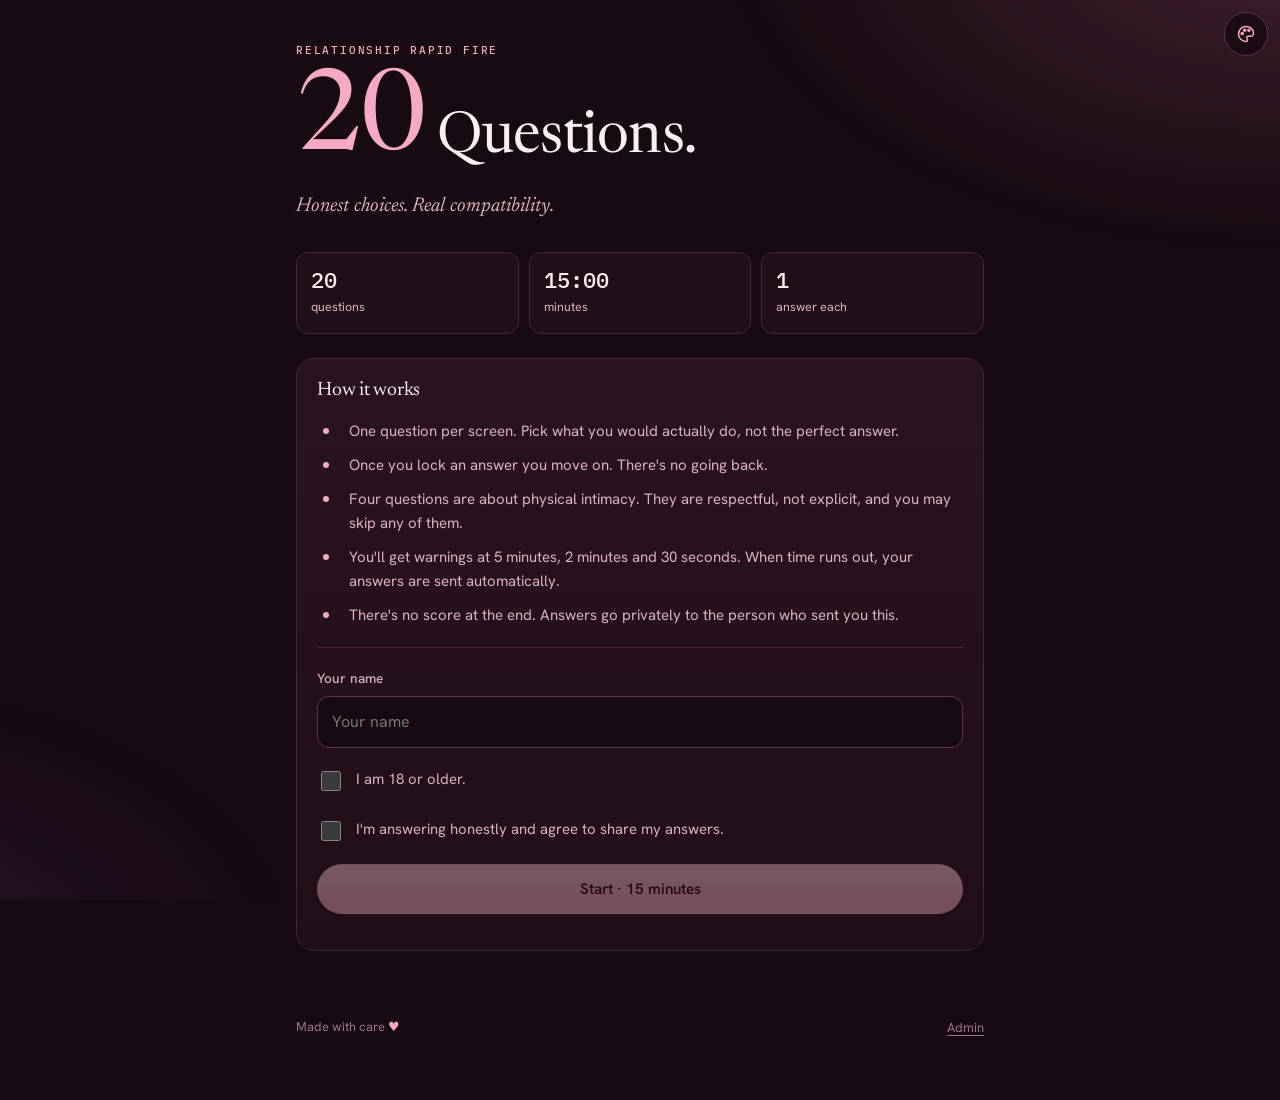
==== commit 715a06fe: "Rebuild as Relationship Rapid Fire; move previous assessment to /classic Co-Authored-By: Claude Opus" ====
--- a/index.html
+++ b/index.html
@@ -3,15 +3,16 @@
 <head>
 <meta charset="utf-8">
 <meta name="viewport" content="width=device-width,initial-scale=1,viewport-fit=cover">
-<meta name="theme-color" content="#0A0F1F">
-<title>The Human Decision Project</title>
+<meta name="theme-color" content="#170A12">
+<title>Relationship Rapid Fire</title>
 <meta name="claude:viewport-fit-sides" content="cover">
-<meta name="description" content="Advanced Personality, Responsibility & Life Compatibility Assessment">
+<meta name="description" content="20 Questions. Honest Choices. Real Compatibility.">
 <link rel="preconnect" href="https://fonts.googleapis.com">
 <link rel="preconnect" href="https://fonts.gstatic.com" crossorigin>
 <link rel="stylesheet" href="https://fonts.googleapis.com/css2?family=Newsreader:ital,opsz,wght@0,6..72,400;0,6..72,500;1,6..72,400&family=Hanken+Grotesk:wght@400;500;600;700&family=IBM+Plex+Mono:wght@400;500&display=swap">
 <style>
-:root{padding-top:env(safe-area-inset-top,0px);padding-bottom:env(safe-area-inset-bottom,0px)}[hidden]{display:none!important}img{max-width:100%}
+:root{padding-top:env(safe-area-inset-top,0px);padding-bottom:env(safe-area-inset-bottom,0px)}[hidden]{display:none!important}
+
 /* Layout: one decision per screen; instrument bar on top (time ring, count, map), thumb-reach action bar at the bottom. Dark only, by design. */
 :root{
   --bg:#090D1C; --bg-2:#0D1226; --surface:#121933; --surface-2:#18203F; --raise:#1D2649;
@@ -234,153 +235,129 @@
 }
 @media (min-width:900px){ .q-text{font-size:1.8rem} }
 @media (prefers-reduced-motion:reduce){*,*::before,*::after{animation:none!important;transition:none!important}}
+
+/* Rapid Fire additions */
+.big-num{font:400 clamp(4.2rem,22vw,7rem)/.9 var(--f-display);color:var(--accent);letter-spacing:-.03em}
+.title-row{display:flex;align-items:flex-end;gap:14px;flex-wrap:wrap}
+.cat{font:500 .72rem/1 var(--f-mono);letter-spacing:.12em;text-transform:uppercase;color:var(--muted);display:flex;align-items:center;gap:8px;margin-bottom:12px}
+.cat i{width:6px;height:6px;border-radius:50%;background:var(--accent)}
+.private-note{font-size:.84rem;color:var(--muted);border:1px dashed var(--line-2);border-radius:var(--r-sm);padding:10px 12px;margin-bottom:16px}
+.cats{display:grid;grid-template-columns:repeat(2,1fr);gap:8px}
+.cats div{display:flex;justify-content:space-between;gap:8px;background:var(--bg-2);border:1px solid var(--line);border-radius:10px;padding:10px 12px;font-size:.86rem;min-width:0}
+.cats b{font:500 .82rem/1.5 var(--f-mono);color:var(--accent)}
+.lockline{display:flex;flex-direction:column;gap:8px;flex:1}
+.skipq{align-self:center}
+.cmp-q{display:grid;grid-template-columns:1fr 1fr;gap:10px}
+.cmp-q > div{background:var(--bg-2);border:1px solid var(--line);border-radius:10px;padding:10px 12px;font-size:.88rem;min-width:0}
+.cmp-item{display:flex;flex-direction:column;gap:8px;padding-block:14px;border-top:1px solid var(--line)}
+.match{font:500 .74rem/1 var(--f-mono)}
+.select-row{display:flex;gap:10px;flex-wrap:wrap;align-items:center}
+.select-row select{background:var(--bg);border:1px solid var(--line-2);border-radius:var(--r-sm);padding:10px 12px;min-height:46px;color:var(--fg);font:inherit;max-width:100%}
+.score-hero{display:flex;align-items:baseline;gap:10px}
+.score-hero b{font:400 3rem/1 var(--f-display);color:var(--accent)}
+@media (max-width:620px){.cats{grid-template-columns:1fr}.cmp-q{grid-template-columns:1fr}}
 </style>
 </head>
 <body>
 
 <div id="app">
-
 <!-- INTRO -->
 <section id="v-intro" class="view" hidden>
-  <div class="wrap stack" style="gap:26px">
+  <div class="wrap stack" style="gap:24px">
     <div class="hero">
-      <svg class="orbit" viewBox="0 0 72 72" aria-hidden="true"><circle cx="36" cy="36" r="34" fill="none" stroke="var(--line-2)"/><circle cx="36" cy="36" r="24" fill="none" stroke="var(--line)" stroke-dasharray="2 4"/><g class="hand"><path d="M36 36V6" stroke="var(--accent)" stroke-width="1.6" stroke-linecap="round"/><path d="M36 10.5c-.4-.4-4.6-3.6-4.6-6.1 0-1.4 1.1-2.4 2.3-2.4.9 0 1.7.5 2.3 1.3.6-.8 1.4-1.3 2.3-1.3 1.2 0 2.3 1 2.3 2.4 0 2.5-4.2 5.7-4.6 6.1z" fill="var(--accent)"/></g><circle cx="36" cy="36" r="3" fill="var(--fg)"/></svg>
-      <p class="eyebrow">Situational judgement assessment</p>
-      <h1>The Human Decision Project</h1>
-      <p class="tagline">Advanced Personality, Responsibility &amp; Life Compatibility Assessment</p>
+      <p class="eyebrow">Relationship Rapid Fire</p>
+      <div class="title-row"><span class="big-num">20</span><h1 style="padding-bottom:6px">Questions.</h1></div>
+      <p class="tagline">Honest choices. Real compatibility.</p>
     </div>
     <div class="facts">
-      <div><b id="f-n">38</b><span>situations</span></div>
-      <div><b id="f-t">18:00</b><span>minutes total</span></div>
-      <div><b>1</b><span>attempt</span></div>
-    </div>
-    <p class="notice">Time is limited. Choose the response that most closely represents what you would genuinely do. Avoid overthinking every situation.</p>
+      <div><b>20</b><span>questions</span></div>
+      <div><b>15:00</b><span>minutes</span></div>
+      <div><b>1</b><span>answer each</span></div>
+    </div>
     <div class="panel stack">
-      <h3>Before you begin</h3>
+      <h3>How it works</h3>
       <ul class="rules">
-        <li>Each screen is one real-life situation. Tap what you would actually do, not what sounds ideal.</li>
-        <li>Many situations have no perfect answer. Every option has a cost.</li>
-        <li>A few questions are about intimacy and physical closeness in a relationship. They are not explicit, and you may leave any of them unanswered.</li>
-        <li>Swipe or use the buttons to move between situations. Answers lock once you submit.</li>
-        <li>The clock starts when you press Start and keeps running if you close the page. Progress saves automatically. If time runs out, you can take up to two extra 5-minute blocks; otherwise answers submit automatically.</li>
+        <li>One question per screen. Pick what you would actually do, not the perfect answer.</li>
+        <li>Once you lock an answer you move on. There's no going back.</li>
+        <li>Four questions are about physical intimacy. They are respectful, not explicit, and you may skip any of them.</li>
+        <li>You'll get warnings at 5 minutes, 2 minutes and 30 seconds. When time runs out, your answers are sent automatically.</li>
+        <li>There's no score at the end. Answers go privately to the person who sent you this.</li>
       </ul>
       <hr class="hr">
-      <div class="field"><label for="inp-name">Your name or reference code</label><input id="inp-name" class="input" autocomplete="off" maxlength="80" placeholder="e.g. Priya Sharma"></div>
+      <div class="field"><label for="inp-name">Your name</label><input id="inp-name" class="input" autocomplete="off" maxlength="60" placeholder="Your name"></div>
       <label class="check" for="inp-adult"><input type="checkbox" id="inp-adult"> I am 18 or older.</label>
-      <label class="check" for="inp-consent"><input type="checkbox" id="inp-consent"> I'll answer on my own and as honestly as I can, and I agree to my answers being shared with the assessor.</label>
-      <button id="btn-start" class="btn primary block" disabled>Start Assessment</button>
+      <label class="check" for="inp-consent"><input type="checkbox" id="inp-consent"> I'm answering honestly and agree to share my answers.</label>
+      <button id="btn-start" class="btn primary block" disabled>Start · 15 minutes</button>
       <p id="intro-hint" class="muted small" style="text-align:center"></p>
     </div>
-    <div class="foot"><span>Made with care <span class="heart beat">&#9829;</span></span><button class="linkish" data-go-admin>Administrator</button></div>
+    <div class="foot"><span>Made with care <span class="heart beat">&#9829;</span></span><button class="linkish" data-go-admin>Admin</button></div>
   </div>
 </section>
 
 <!-- TEST -->
 <section id="v-test" hidden>
   <div class="topbar"><div class="topbar-in">
-    <div id="ring" class="ring" role="timer" aria-label="Time remaining"><svg width="52" height="52" viewBox="0 0 52 52"><circle class="bgc" cx="26" cy="26" r="22" fill="none" stroke-width="3"/><circle id="ring-fg" class="fgc" cx="26" cy="26" r="22" fill="none" stroke-width="3" stroke-linecap="round" stroke-dasharray="138.23" stroke-dashoffset="0"/></svg><span id="clock-t">18:00</span></div>
+    <div id="ring" class="ring" role="timer" aria-label="Time remaining"><svg width="52" height="52" viewBox="0 0 52 52"><circle class="bgc" cx="26" cy="26" r="22" fill="none" stroke-width="3"/><circle id="ring-fg" class="fgc" cx="26" cy="26" r="22" fill="none" stroke-width="3" stroke-linecap="round" stroke-dasharray="138.23" stroke-dashoffset="0"/></svg><span id="clock-t">15:00</span></div>
     <div class="count">
-      <div class="count-top"><span><b id="c-cur">1</b> / <span id="c-tot">38</span></span><span id="c-left">38 unanswered</span></div>
+      <div class="count-top"><span><b id="c-cur">1</b> / 20</span><span id="c-cat"></span></div>
       <div id="segs" class="segs" aria-hidden="true"></div>
     </div>
-    <button id="btn-map" class="btn icon sm" aria-label="All situations" title="All situations"><svg width="18" height="18" viewBox="0 0 18 18" fill="currentColor" aria-hidden="true"><rect x="1" y="1" width="6" height="6" rx="1.5"/><rect x="11" y="1" width="6" height="6" rx="1.5"/><rect x="1" y="11" width="6" height="6" rx="1.5"/><rect x="11" y="11" width="6" height="6" rx="1.5"/></svg></button>
   </div></div>
   <div class="wrap stage">
     <div id="qcard" class="q-card">
-      <div class="q-num"><span id="q-num">SITUATION 01</span><span id="q-tag" class="tag" hidden>Optional</span></div>
+      <p class="cat"><i></i><span id="q-cat"></span></p>
+      <p id="q-note" class="private-note" hidden>Private and judgement-free. There's no right answer, and no one owes a partner intimacy. Answer only if you're comfortable.</p>
       <p id="q-text" class="q-text"></p>
-      <p id="q-ask" class="q-ask">What would you actually do?</p>
       <div id="q-opts" class="opts" role="radiogroup" aria-labelledby="q-text"></div>
-      <p class="hint">Tap an answer to continue · swipe to move</p>
     </div>
   </div>
-  <div class="actionbar"><div class="actionbar-in">
-    <button id="btn-prev" class="btn icon" aria-label="Previous situation">←</button>
-    <button id="btn-next" class="btn primary">Next →</button>
-  </div></div>
-</section>
-
-<!-- REVIEW -->
-<section id="v-review" class="view" hidden>
-  <div class="wrap stack" style="gap:20px">
-    <div class="row" style="justify-content:space-between"><p class="eyebrow">Review</p><span id="rv-clock" class="chip mono"></span></div>
-    <h2>Ready to submit?</h2>
-    <p id="rv-summary" class="muted"></p>
-    <div id="rv-unans" class="stack" style="gap:10px"></div>
-    <div class="row">
-      <button id="rv-back" class="btn">← Back</button>
-      <button id="rv-submit" class="btn primary" style="flex:1">Submit final responses</button>
-    </div>
-    <div id="rv-confirm" class="confirm stack" hidden>
-      <p><b>Submit now?</b> Your answers will be locked and cannot be changed.</p>
-      <div class="row"><button id="rv-cancel" class="btn">Keep working</button><button id="rv-yes" class="btn primary" style="flex:1">Yes, submit</button></div>
-    </div>
-  </div>
+  <div class="actionbar"><div class="actionbar-in"><div class="lockline">
+    <button id="btn-lock" class="btn primary block" disabled>Lock answer →</button>
+    <button id="btn-skip" class="linkish skipq" hidden>Prefer not to answer</button>
+  </div></div></div>
 </section>
 
 <!-- DONE -->
 <section id="v-done" class="view" hidden>
-  <div class="wrap stack" style="gap:22px">
+  <div class="wrap stack" style="gap:20px">
     <svg class="done-mark" viewBox="0 0 76 76" aria-hidden="true"><circle cx="38" cy="38" r="36" fill="none" stroke-width="2"/><path d="M24 39l9 9 19-20" fill="none" stroke-width="2.4" stroke-linecap="round" stroke-linejoin="round"/></svg>
     <p class="eyebrow" id="done-eyebrow">Submitted</p>
-    <h2>Thank you. Your responses are recorded.</h2>
-    <p class="muted">Participants don't receive a result. The assessor reviews your responses separately.</p>
-    <div id="sendline" class="sendline" hidden><span id="send-dot" class="dot"></span><span id="send-text"></span><button id="send-retry" class="btn sm" hidden>Try again</button></div>
-    <div class="panel stack" style="gap:8px">
-      <span class="muted small">Assessment ID</span>
-      <div class="id-row"><div id="done-id" class="id-block"></div><button id="btn-copy-id" class="btn sm">Copy</button></div>
-    </div>
-    <div class="stats">
+    <h2>Thank you for being honest.</h2>
+    <p class="muted">Your answers have been recorded. There's no score here; they'll be talked about together.</p>
+    <div id="sendline" class="sendline"><span id="send-dot" class="dot"></span><span id="send-text"></span><button id="send-retry" class="btn sm" hidden>Try again</button></div>
+    <div class="stats" style="grid-template-columns:1fr 1fr">
       <div><b id="ds-ans"></b><span>answered</span></div>
-      <div><b id="ds-un"></b><span>unanswered</span></div>
       <div><b id="ds-time"></b><span>time taken</span></div>
-      <div><b id="ds-at"></b><span>completed</span></div>
-    </div>
-    <details id="keep-d"><summary>Keep a copy of your responses</summary>
-      <div class="stack" style="gap:10px;margin-top:10px">
-        <div class="row"><button id="btn-dl-json" class="btn sm">Download response file</button><button id="btn-dl-rep" class="btn sm">Download readable report</button><button id="btn-copy" class="btn sm ghost">Copy data</button></div>
-        <p id="dl-msg" class="muted small" aria-live="polite"></p>
-        <textarea id="raw-json" class="input" readonly aria-label="Response data"></textarea>
-      </div>
+    </div>
+    <details><summary>Keep a copy of my answers</summary>
+      <div class="stack" style="gap:10px;margin-top:10px"><div class="row"><button id="btn-dl" class="btn sm">Download (.json)</button><button id="btn-copy" class="btn sm ghost">Copy</button></div><p id="dl-msg" class="muted small"></p></div>
     </details>
-    <div class="foot"><span>Responses are locked.</span><button id="btn-new" class="linkish">Start a new assessment on this device</button></div>
-    <div id="new-confirm" class="confirm stack" hidden>
-      <p>This starts a fresh assessment with a new ID. The current submission stays saved on this device.</p>
-      <div class="row"><button id="new-cancel" class="btn">Cancel</button><button id="new-yes" class="btn danger">Start new assessment</button></div>
-    </div>
+    <div class="foot"><span id="done-id" class="mono"></span><button id="btn-new" class="linkish">New person on this device</button></div>
+    <div id="new-confirm" class="confirm stack" hidden><p>Start a fresh test for someone else? This submission stays saved.</p><div class="row"><button id="new-cancel" class="btn">Cancel</button><button id="new-yes" class="btn primary">Start fresh</button></div></div>
   </div>
 </section>
 
 <!-- ADMIN -->
 <section id="v-admin" class="view" hidden>
   <div class="wrap wide stack" style="gap:20px">
-    <div class="row" style="justify-content:space-between"><p class="eyebrow">Administrator</p><button id="adm-exit" class="btn ghost sm">Exit</button></div>
+    <div class="row" style="justify-content:space-between"><p class="eyebrow">Admin</p><button id="adm-exit" class="btn ghost sm">Exit</button></div>
     <div id="adm-gate" class="panel stack" style="max-width:460px">
-      <h3>Administrator passcode</h3>
-      <p class="muted small">The analysis is for the assessor only. Participants never see it.</p>
+      <h3>Admin passcode</h3>
       <div class="field"><label for="adm-code">Passcode</label><input id="adm-code" type="password" class="input" autocomplete="current-password"></div>
       <button id="adm-unlock" class="btn primary">Unlock</button>
       <p id="adm-err" class="small" style="color:var(--crit)" aria-live="polite"></p>
     </div>
-
     <div id="adm-list" class="stack" hidden>
-      <div class="row" style="justify-content:space-between;align-items:flex-end">
-        <div><h2>Submissions</h2><p id="adm-count" class="muted small"></p></div>
-        <div id="adm-cloud" class="sendline small"></div>
+      <div class="row" style="justify-content:space-between;align-items:flex-end"><div><h2>Submissions</h2><p id="adm-count" class="muted small"></p></div><div id="adm-cloud" class="sendline small"></div></div>
+      <div class="toolbar"><input id="adm-q" class="input" type="search" placeholder="Search name" aria-label="Search"><button id="adm-refresh" class="btn sm">Refresh</button><label class="btn sm" for="adm-file" style="cursor:pointer">Add file</label><input id="adm-file" type="file" accept=".json,application/json" multiple hidden></div>
+      <div id="adm-subs" class="subs"></div>
+      <div class="panel stack" id="cmp-box" hidden>
+        <h3>Compare two people</h3>
+        <p class="muted small">See where two people's answers match and where they differ.</p>
+        <div class="select-row"><select id="cmp-a" aria-label="First person"></select><select id="cmp-b" aria-label="Second person"></select><button id="cmp-go" class="btn sm primary">Compare</button></div>
       </div>
-      <div class="toolbar">
-        <input id="adm-q" class="input" type="search" placeholder="Search name or ID" aria-label="Search submissions">
-        <button id="adm-refresh" class="btn sm">Refresh</button>
-        <label class="btn sm" for="adm-file" style="cursor:pointer">Add file</label>
-        <input id="adm-file" type="file" accept=".json,application/json" multiple hidden>
-      </div>
-      <div id="adm-subs" class="subs"></div>
-      <details><summary>Paste response data instead</summary>
-        <div class="stack" style="gap:10px;margin-top:10px"><textarea id="adm-paste" class="input" placeholder='{"schema":"human-decision-project/2", …}'></textarea><button id="adm-parse" class="btn sm" style="align-self:flex-start">Add pasted data</button></div>
-      </details>
-      <p id="adm-load-err" class="small" style="color:var(--crit)" aria-live="polite"></p>
-    </div>
-
+      <p id="adm-load-err" class="small" style="color:var(--crit)"></p>
+    </div>
     <div id="adm-report" hidden></div>
   </div>
 </section>
@@ -394,500 +371,236 @@
 <script>
 (function(){
 "use strict";
-/* ================= CONFIG =================
-   FIREBASE_DB: Firebase Realtime Database URL. Submissions are encrypted on the participant's
-   device with ADMIN_PUBKEY before upload; only the admin passcode can open ADMIN_VAULT
-   (the matching private key) and read them. */
+/* ============ CONFIG ============ */
 const FIREBASE_DB = "https://imucet-32224-default-rtdb.firebaseio.com";
-const DB_PATH = "hdp/submissions";
+const DB_PATH = "rrf/submissions";
 const ADMIN_PUBKEY = "[base64]/Bxie1tamdN9dBSgpDos88gsITZvPnUDdt4lWA1Vstzv6T//oJowUCGhVAcDcOQuD/xTmAgXyueJ9pu0V+YpPDVww+cjR0IbdVLu6NSur6unwcRx6CiKRjuwv2ceqS93NHnhyYa4KgeME8GsThIXdUlVfWvbjrHthPpt+qCFgzdu1u2BaGGCf/cgSARsJZzIzx/sxpaGoowz3niay/DlJZPpePJbjjD5H2VwlCyHJ0sJtbRiLCSWyGib4CBwdh2kSfiNjPotpAbM4xPAlNdVT9BzqT1upHmVx88V9UqOM6O/nEb0TTpk23IEVCgAt+AmVgH9oEwzAgMBAAE=";
 const ADMIN_VAULT = {"salt":"G6/UKlZW9qqj6cYgHglnIw==","iv":"+reZn2xFxbhmOlCl","iter":600000,"ct":"A4CUC0UTwkwLAzOxMq9HUDYDsnYWRZd13u2+7UHie8Zl5GM7L2Pi1PeTV2Rn54ekvOf/RAqBjttVTFizYJjZ7kC70lIianNvy1dE9XXSJcXAzG5W3MBcHPA5A03VfCxHPbjXR6QxXCIFdW0EsgBo/2eLYwBufMi6Yv73tePuPAb2QqAGcaHCvRe/fOLxaWubIMCRUgpJO5Mw33Kzs8mni/V1Uf2DlZqQWMwnDaz5jsPgTgo8vWQ55xtoZrpRi85zJvh64oiyrMh3fpC30XTEpr+KzX5VKUCJ8v3K6Jc75KXqiWLyrUoL7axOxMFrIO/CJ30Rkh/RcHIQ4SolNjgHMMqKuw3+U/dyIO7jK1osAqA5Pkztbb7BKv4lpEQIiIvcEXEamlqmbk2Mpve5b9aTogBOvzRj4lS3PnG/HGfu+R26YWXrNCdge64XP4jy60DUOsOwXHeM9h9OERBnKE8vb/cWT+bKFoMSKWVp/byAGaSgixMF4n5iRkss6uer8ZGXqTBA6BPTI/kpNS7Q3YuPjht2sv4PPb3G/d1W7pnkbEUH3JM2afOMabpNArOZ6PuZqe0ZuZIrL9Kt4BaZFjGT97NbhvY3qzdkQRys7OoW6QhuRIN1fUCZEGEx/ZsN0GVyk0z7SwqtKwWS3boCHcCA84uMXsVBP4vwKHXfq5GHkEd4XupDWsWlIwyWV+M3TjaAFlE+SdjgK4EijqbH9y3NE4rGjdTqZwb4EMx+ZHGrWPW4cpKeKiMGHojtNyVBUd/Jx/[base64]/jG0CHJUfssXm7K0abzV6UpD9dpqHGTSe09qyWJv6opIOTH3rmUPVrbVat0PPtzh1wsx0E7cNIgx62Ioyx4vNGG+cNo6Bu9s22jz/O6aPttmoSzBUKtL+Aas7lwjkol2OjK3r9tBtYE4xHTe5J2dqPDGwnRHEHnXD2BjDYNaldRpOYaU5arTZdFkQ8KYavz3OU0Mz0q0iO1NUfHOlMr/jXQufv+MmFGT6iAgPSS21xhRAp0p8lzb3XohQSXZAt9vom/tgOAujPxAkexLg/Xw0WTy3WESQ3SzOeInoBdjfbk4xubBDUdQ221EDxYk+YvEHFa/pdWX0NSN4A8SQGB4bjPfvXtmWPEsn4FrrFyp/q7sljrkpqa3WaqsVg1aWwEkY7dYiRwjJMKgLlrTStoOIuPqdgg2gLFIYp1vU5XAjm4kDfPdqHIRMIEe5GU/K2ED9IW+rnI3k/[base64]/[base64]/I36rmPW9npvbqkrsPRiP0MyQFGFK+C8mUiaP93LVrfFC6qYr+UWDI/w5yhu9OJD9IEN2QEUQlnE7LYz5Ets6tm+mtotnG11G9/XjoY09hIyng87UXRYvuF3Etxf4DbIJt38jA8aBBs5WQ0IW4YD6kv4Fw/eoXYR2s1j7ftlQSxiZQYV7TRjz6HFU+qalOuKaRsOkX4/xI3Ynu4v9/LxRVbKt46tun+K64eT+iG32jKZi+jew+KPlaYHmxp7LSYq9ezZyIc="};
-const SUBMIT_URL = FIREBASE_DB; // cloud on/off switch used below
-const TIME_LIMIT = 18*60;
-const EXTRA_BLOCK = 5*60;   // extra time offered when the clock runs out
-const EXTRA_MAX = 2;        // how many extra blocks may be taken
-const EXTRA_DECIDE = 60;    // seconds to choose before auto-submit
-/* ========================================== */
-
-const QUESTIONS = [{"id":"F1","text":"Your salary has just come in. After rent you have ₹40,000 left. A close friend asks to borrow ₹25,000 for a hospital bill and says he will repay in three months. Your own course fee of ₹30,000 is due in four months.","opts":[{"id":"F1-a","text":"Lend him the full amount. The course can wait if it has to."},{"id":"F1-b","text":"Lend ₹10,000 and help him find other sources for the rest."},{"id":"F1-c","text":"Lend the full amount, but agree on a written repayment schedule first."},{"id":"F1-d","text":"Tell him you can't lend right now, without going into detail."},{"id":"F1-e","text":"Offer to pay part of the bill directly to the hospital instead of giving cash."},{"id":"F1-f","text":"Lend it, and plan to borrow from your family if your course fee falls short."}]},{"id":"E1","text":"Your partner snaps at you after a long day over something small. You did nothing wrong.","opts":[{"id":"E1-a","text":"Give them space and talk about it later, once they are calm."},{"id":"E1-b","text":"Ask right away what is actually bothering them."},{"id":"E1-c","text":"Tell them it isn't fair to take it out on you."},{"id":"E1-d","text":"Snap back. You've had a long day too."},{"id":"E1-e","text":"Apologise even though it wasn't your fault, to keep the peace."},{"id":"E1-f","text":"Make them tea, say nothing about it, and let it pass."}]},{"id":"P1","text":"Driving on a highway at night, you see the car ahead hit a two-wheeler and drive away. The rider is lying on the road, conscious, with a bleeding leg.","opts":[{"id":"P1-a","text":"Park safely with hazard lights on, call 112, then go to the rider."},{"id":"P1-b","text":"Chase the car to get its number plate."},{"id":"P1-c","text":"Drag the rider off the road immediately."},{"id":"P1-d","text":"Call 112 from your car and wait there until help arrives."},{"id":"P1-e","text":"Stop and record a video of the scene for evidence, then help."},{"id":"P1-f","text":"Wave down other vehicles so you can help together."}]},{"id":"I1","text":"Your parents want you to spend two years in government-exam coaching. You want to try building your own business.","opts":[{"id":"I1-a","text":"Follow their plan. They have sacrificed a lot for you."},{"id":"I1-b","text":"Start the business with a fixed deadline. If it fails, do the coaching."},{"id":"I1-c","text":"Do both part-time."},{"id":"I1-d","text":"Go ahead with the business. It's your life."},{"id":"I1-e","text":"Show them a written plan and ask for one year."},{"id":"I1-f","text":"Put off the decision and keep things as they are."}]},{"id":"A1","text":"You are offered a promotion with 40% more pay, but it means moving to another city for two years. Your parents are ageing and live alone near you.","opts":[{"id":"A1-a","text":"Accept. Arrange care for them and visit every month."},{"id":"A1-b","text":"Decline. Family comes first at this stage."},{"id":"A1-c","text":"Try to negotiate a later move or partly remote work."},{"id":"A1-d","text":"Accept and move your parents with you."},{"id":"A1-e","text":"Ask your siblings to take over their care."},{"id":"A1-f","text":"Ask for more time and hope the situation changes."}]},{"id":"C1","text":"You promised to help a friend move house on Sunday. On Saturday night you are offered one day of paid work on Sunday, worth ₹8,000.","opts":[{"id":"C1-a","text":"Keep your promise to your friend."},{"id":"C1-b","text":"Take the work, explain honestly, and offer to pay for movers."},{"id":"C1-c","text":"Help in the morning and try to do the work in the afternoon."},{"id":"C1-d","text":"Take the work and tell your friend something came up."},{"id":"C1-e","text":"Ask your friend whether they would mind before deciding."},{"id":"C1-f","text":"Find someone else to help in your place."}]},{"id":"R1","text":"A plumber quotes ₹6,000 to fix a leak. You have watched a few videos and think you could do it yourself with a ₹600 part.","opts":[{"id":"R1-a","text":"Try it yourself and call the plumber if it goes wrong."},{"id":"R1-b","text":"Get a second quote first."},{"id":"R1-c","text":"Pay the plumber. It isn't worth the risk."},{"id":"R1-d","text":"Ask the plumber to break down the quote, then negotiate."},{"id":"R1-e","text":"Ask a handy friend to help you do it."}]},{"id":"F2","text":"You receive an unexpected bonus of ₹1,50,000. You owe ₹60,000 on a credit card at 36% yearly interest. Your parents have hinted that the house needs repairs, and you have wanted a better laptop for work.","opts":[{"id":"F2-a","text":"Clear the credit card in full first, then decide about the rest."},{"id":"F2-b","text":"Give most of it to your parents for repairs and keep paying the card monthly."},{"id":"F2-c","text":"Buy the laptop first. Better tools will raise your income."},{"id":"F2-d","text":"Split it roughly three ways between the card, parents and laptop."},{"id":"F2-e","text":"Invest most of it and keep paying the card's minimum due."},{"id":"F2-f","text":"Leave it untouched in savings for a few months while you think it over."}]},{"id":"X1","text":"In a long-term relationship, how important is a regular physical relationship to you?","opts":[{"id":"X1-a","text":"Essential. It is a major part of how I feel connected."},{"id":"X1-b","text":"Important, but one part among many."},{"id":"X1-c","text":"It depends on the stage of life and the relationship."},{"id":"X1-d","text":"Nice to have. Emotional closeness matters more to me."},{"id":"X1-e","text":"Not very important to me."}]},{"id":"E3","text":"A close friend tells you they may be fired. You honestly think they have been careless at work for months.","opts":[{"id":"E3-a","text":"Tell them directly that they've been careless and need to fix it."},{"id":"E3-b","text":"Listen first, then ask what they think went wrong."},{"id":"E3-c","text":"Reassure them it isn't their fault."},{"id":"E3-d","text":"Help them update their CV and start applying elsewhere."},{"id":"E3-e","text":"Share a time you failed yourself, so they feel less alone."},{"id":"E3-f","text":"Change the subject. It isn't your place to judge."}]},{"id":"P2","text":"Twenty minutes before an important client presentation, your laptop won't start. The final slides are on it.","opts":[{"id":"P2-a","text":"Pull the latest version from email or cloud and present from a colleague's laptop."},{"id":"P2-b","text":"Tell the client honestly and ask to reschedule."},{"id":"P2-c","text":"Present without slides, using a whiteboard and what you remember."},{"id":"P2-d","text":"Keep trying to fix the laptop until the last minute."},{"id":"P2-e","text":"Ask a teammate to open the meeting while you rebuild the key slides."},{"id":"P2-f","text":"Delay the start by fifteen minutes without explaining why."}]},{"id":"I2","text":"Your team agrees on an approach in a meeting. You think it's wrong, but everyone seems confident, including your manager.","opts":[{"id":"I2-a","text":"Speak up in the meeting and give your reasons."},{"id":"I2-b","text":"Go along with it, but send your manager a short written note afterwards."},{"id":"I2-c","text":"Go along with it. They may see something you don't."},{"id":"I2-d","text":"Quietly do your own part your way."},{"id":"I2-e","text":"Talk it over with one trusted colleague first."},{"id":"I2-f","text":"Stay silent. If it fails, it isn't on you."}]},{"id":"A2","text":"A one-year certification costs ₹1,80,000 and needs three hours every evening. It would probably double your salary within three years.","opts":[{"id":"A2-a","text":"Enrol now and take an education loan if needed."},{"id":"A2-b","text":"Save for six months, then enrol without a loan."},{"id":"A2-c","text":"Look for a cheaper online alternative first."},{"id":"A2-d","text":"Skip it. Three hours every evening is too much right now."},{"id":"A2-e","text":"Ask your employer to sponsor it in exchange for a service bond."},{"id":"A2-f","text":"Enrol, but drop out if it starts affecting work."}]},{"id":"X2","text":"You and your partner want physical intimacy at quite different frequencies. What would you actually do?","opts":[{"id":"X2-a","text":"Talk about it openly and agree on a middle ground."},{"id":"X2-b","text":"Go along with their preference to avoid tension."},{"id":"X2-c","text":"Expect them to adjust to what you want."},{"id":"X2-d","text":"Avoid the topic and hope it settles on its own."},{"id":"X2-e","text":"Suggest seeing a counsellor or doctor if it keeps causing stress."},{"id":"X2-f","text":"Accept the difference and focus on other kinds of closeness."}]},{"id":"F4","text":"You get a job offer from a 15-month-old startup paying ₹8,000 a month more than you earn now, but without PF or health insurance. Your current job is stable with slow growth.","opts":[{"id":"F4-a","text":"Take it. Higher pay and faster learning matter more right now."},{"id":"F4-b","text":"Take it, but only after buying a personal health policy and saving six months of expenses."},{"id":"F4-c","text":"Use the offer to negotiate a raise in your current job."},{"id":"F4-d","text":"Stay where you are. Stability matters more at this stage."},{"id":"F4-e","text":"Ask your family and partner and go with what they prefer."},{"id":"F4-f","text":"Take it and keep freelancing on the side as a backup."}]},{"id":"E4","text":"At a family dinner, a relative mocks your career choice in front of everyone.","opts":[{"id":"E4-a","text":"Laugh it off and change the subject."},{"id":"E4-b","text":"Reply calmly with facts about your work."},{"id":"E4-c","text":"Reply with a sharp comeback."},{"id":"E4-d","text":"Stay quiet now and talk to the relative privately later."},{"id":"E4-e","text":"Make an excuse and leave the dinner early."},{"id":"E4-f","text":"Ask a parent to step in."}]},{"id":"P3","text":"At 2 a.m. you notice a strong smell of gas in the kitchen. Your family is asleep.","opts":[{"id":"P3-a","text":"Leave the switches alone, open the windows, shut the cylinder valve, wake everyone and step outside."},{"id":"P3-b","text":"Switch on the kitchen light to find where it's coming from."},{"id":"P3-c","text":"Call the gas agency's emergency number first."},{"id":"P3-d","text":"Wake everyone and get out at once, without stopping for anything."},{"id":"P3-e","text":"Shut the regulator, go back to sleep and call the agency in the morning."}]},{"id":"C3","text":"Your relationship has hit a rough patch. You have been arguing frequently for three months.","opts":[{"id":"C3-a","text":"Suggest a serious conversation about what has changed and what each of you needs."},{"id":"C3-b","text":"Suggest seeing a counsellor together."},{"id":"C3-c","text":"Take a few weeks apart."},{"id":"C3-d","text":"Keep going. It will pass."},{"id":"C3-e","text":"Consider ending it. Three months is a long time."},{"id":"C3-f","text":"Be extra kind and avoid topics that cause fights."}]},{"id":"X3","text":"Your partner says no to intimacy one night when you were looking forward to it.","opts":[{"id":"X3-a","text":"Accept it without any pressure and stay affectionate."},{"id":"X3-b","text":"Accept it, but feel hurt and go quiet."},{"id":"X3-c","text":"Ask gently whether something is wrong, without pushing."},{"id":"X3-d","text":"Try to persuade them."},{"id":"X3-e","text":"Feel rejected and bring it up later."}]},{"id":"R2","text":"This week you have three urgent deadlines: one from your manager, one from a client, and your sibling's wedding paperwork.","opts":[{"id":"R2-a","text":"Rank them by the cost of missing each, then agree new dates with the others."},{"id":"R2-b","text":"Work late every night and do all three."},{"id":"R2-c","text":"Ask for help with at least one of them."},{"id":"R2-d","text":"Do whichever is due first, then move to the next."},{"id":"R2-e","text":"Do the family task first. Work can wait."},{"id":"R2-f","text":"Start all three and switch whenever someone follows up."}]},{"id":"F3","text":"Eight months ago you lent ₹30,000 to a cousin. He has never mentioned it, and today he posted photos from a holiday abroad. You now need money for an urgent family expense.","opts":[{"id":"F3-a","text":"Message him directly, mention the trip, and ask for the full amount."},{"id":"F3-b","text":"Ask politely for whatever he can return now, without bringing up the trip."},{"id":"F3-c","text":"Ask an elder in the family to raise it with him."},{"id":"F3-d","text":"Say nothing and cover the expense from your savings or a loan."},{"id":"F3-e","text":"Bring it up at the next family gathering so others know."},{"id":"F3-f","text":"Write the money off in your mind and never lend to him again."}]},{"id":"I3","text":"You have to choose between two cities for a new job. Your friends and partner have strong opinions about each.","opts":[{"id":"I3-a","text":"List the factors that matter to you and decide yourself."},{"id":"I3-b","text":"Go with the city your partner prefers."},{"id":"I3-c","text":"Pick the one with the better pay."},{"id":"I3-d","text":"Take a vote among the people closest to you."},{"id":"I3-e","text":"Visit both before deciding."},{"id":"I3-f","text":"Accept whichever offer letter arrives first."}]},{"id":"E2","text":"After a stressful day you snap at your partner over something small. They go quiet.","opts":[{"id":"E2-a","text":"Apologise as soon as you notice and explain what stressed you."},{"id":"E2-b","text":"Wait until the next morning, then talk about it."},{"id":"E2-c","text":"Act normal and hope it blows over."},{"id":"E2-d","text":"Explain why you were stressed, without apologising. Your reaction was understandable."},{"id":"E2-e","text":"Do something kind for them instead of talking about it."},{"id":"E2-f","text":"Ask them why they have gone quiet."}]},{"id":"X4","text":"How comfortable are you talking with a partner about likes, dislikes and boundaries in intimacy?","opts":[{"id":"X4-a","text":"Comfortable. I can discuss it openly."},{"id":"X4-b","text":"I can, but it takes time and trust."},{"id":"X4-c","text":"Only if my partner brings it up first."},{"id":"X4-d","text":"I'd rather it be understood without talking about it."},{"id":"X4-e","text":"I find it difficult and would want help, such as a book or a counsellor."}]},{"id":"A3","text":"Two years into a job, you are doing well but bored. A senior offers you a role on a new project that could easily fail.","opts":[{"id":"A3-a","text":"Take it. You will learn more either way."},{"id":"A3-b","text":"Stay. You are good at your current work and it's safe."},{"id":"A3-c","text":"First ask what happens to your role if the project fails."},{"id":"A3-d","text":"Take it only if your current role is held for you."},{"id":"A3-e","text":"Use the offer to ask for more interesting work in your current team."},{"id":"A3-f","text":"Start looking for a new job outside instead."}]},{"id":"P4","text":"At a crowded railway station you get separated from your elderly mother. Her phone is in your bag.","opts":[{"id":"P4-a","text":"Go straight to the enquiry counter and request an announcement."},{"id":"P4-b","text":"Go back to the exact spot where you lost her and wait."},{"id":"P4-c","text":"Search platform by platform yourself."},{"id":"P4-d","text":"Phone relatives so they can help."},{"id":"P4-e","text":"Tell the railway police and give them her description."},{"id":"P4-f","text":"Run through the crowd calling her name."}]},{"id":"F5","text":"Your partner wants to spend ₹45,000 on outfits and gifts for a family wedding. You think ₹20,000 is reasonable. Your joint savings are ₹1,20,000.","opts":[{"id":"F5-a","text":"Agree to ₹45,000. Family occasions matter and an argument isn't worth it."},{"id":"F5-b","text":"Propose a limit of around ₹30,000 and walk through the numbers together."},{"id":"F5-c","text":"Hold firm at ₹20,000."},{"id":"F5-d","text":"Let them spend it and cut your own spending for the next two months to make up for it."},{"id":"F5-e","text":"Suggest they pay the extra from their personal money."},{"id":"F5-f","text":"Avoid the topic for now and decide closer to the date."}]},{"id":"C4","text":"You committed to six months of weekend volunteering. After two months it is tiring and not what you expected.","opts":[{"id":"C4-a","text":"Complete the six months as promised."},{"id":"C4-b","text":"Ask the coordinator to reduce your hours."},{"id":"C4-c","text":"Give two weeks' notice and leave."},{"id":"C4-d","text":"Gradually stop showing up."},{"id":"C4-e","text":"Find a replacement volunteer, then leave."}]},{"id":"X5","text":"Your partner wants to try something new in intimacy that you're unsure about.","opts":[{"id":"X5-a","text":"Discuss it, agree limits, and try it only if you're both comfortable."},{"id":"X5-b","text":"Say no clearly. Your boundaries come first."},{"id":"X5-c","text":"Agree to keep them happy, even if you're uncomfortable."},{"id":"X5-d","text":"Ask for time to think about it."},{"id":"X5-e","text":"Feel judged or upset that they asked."}]},{"id":"E5","text":"You find out a close friend has been telling others about personal problems you shared in confidence.","opts":[{"id":"E5-a","text":"Confront them about it immediately."},{"id":"E5-b","text":"Wait a day, then tell them calmly how it affected you."},{"id":"E5-c","text":"Say nothing, but quietly stop sharing personal things with them."},{"id":"E5-d","text":"End the friendship."},{"id":"E5-e","text":"First ask mutual friends what exactly was said."},{"id":"E5-f","text":"Let it go. They probably meant well."}]},{"id":"I4","text":"You are alone in a new city. Your rent deposit refund is stuck, and you have ₹3,000 to last two weeks.","opts":[{"id":"I4-a","text":"Call home and ask for money straight away."},{"id":"I4-b","text":"Cut spending to essentials and pick up short-term gig work."},{"id":"I4-c","text":"Borrow from a colleague you met recently."},{"id":"I4-d","text":"Use a credit card or an instant loan app."},{"id":"I4-e","text":"Follow up with the landlord every day until the deposit is released."},{"id":"I4-f","text":"Live on a tight budget, and ask family only if nothing changes by day ten."}]},{"id":"P5","text":"In an important written test, with 15 minutes left, you realise you misread a question worth 20% of the marks and answered it wrong.","opts":[{"id":"P5-a","text":"Write a short, correct answer for it and leave the rest as it is."},{"id":"P5-b","text":"Leave it and use the time to finish the remaining questions properly."},{"id":"P5-c","text":"Ask the invigilator for extra time."},{"id":"P5-d","text":"Cross it out and add a note saying you misread the question."},{"id":"P5-e","text":"Redo it in full, even if you can't finish the others."}]},{"id":"X6","text":"Which describes you best?","opts":[{"id":"X6-a","text":"I need to feel emotionally close before physical intimacy."},{"id":"X6-b","text":"Physical closeness helps me feel emotionally close."},{"id":"X6-c","text":"Both feed each other equally."},{"id":"X6-d","text":"For me they are mostly separate."},{"id":"X6-e","text":"I'm not sure. I haven't thought about it much."}]},{"id":"A4","text":"Your business has made losses for eight months, and you have used half your savings to keep it going.","opts":[{"id":"A4-a","text":"Keep going. Most businesses take time."},{"id":"A4-b","text":"Set a three-month deadline with specific targets, then decide."},{"id":"A4-c","text":"Take a job and run the business part-time."},{"id":"A4-d","text":"Shut it down now and limit the losses."},{"id":"A4-e","text":"Bring in a partner or investor, even if you lose some control."},{"id":"A4-f","text":"Borrow from family to keep it running longer."}]},{"id":"C2","text":"A friend promised to help you on an important day. At the last minute they cancel because they got paid work.","opts":[{"id":"C2-a","text":"Understand. Money matters."},{"id":"C2-b","text":"Tell them clearly that you feel let down."},{"id":"C2-c","text":"Say it's fine, but trust them a little less from now on."},{"id":"C2-d","text":"Ask them to at least arrange someone in their place."},{"id":"C2-e","text":"Stop relying on them for anything."}]},{"id":"X7","text":"After an argument with your partner, how do you feel about physical intimacy?","opts":[{"id":"X7-a","text":"The issue needs to be resolved first."},{"id":"X7-b","text":"It can help us reconnect, and then we talk."},{"id":"X7-c","text":"I'd avoid it for a few days."},{"id":"X7-d","text":"I'd use it to smooth things over without discussing the issue."},{"id":"X7-e","text":"It depends on the argument."}]},{"id":"R3","text":"You are choosing between two flats. Flat A costs ₹14,000 a month with a 45-minute commute. Flat B costs ₹19,000 and is a 10-minute walk from work.","opts":[{"id":"R3-a","text":"Flat A. You save ₹60,000 a year."},{"id":"R3-b","text":"Flat B. Your time is worth more than the money."},{"id":"R3-c","text":"Work out the real cost of commute time and fares first, then decide."},{"id":"R3-d","text":"Ask colleagues who live near each flat."},{"id":"R3-e","text":"Choose whichever is in better condition with the better landlord."},{"id":"R3-f","text":"Flat A for now, and move after your next raise."}]},{"id":"X8","text":"Physical intimacy has dropped a lot for several months because of stress, health or family demands.","opts":[{"id":"X8-a","text":"Talk about it and make time for it deliberately."},{"id":"X8-b","text":"Accept it as a phase and wait."},{"id":"X8-c","text":"Seek professional advice together."},{"id":"X8-d","text":"Feel resentful but say nothing."},{"id":"X8-e","text":"Treat it as a serious problem in the relationship."},{"id":"X8-f","text":"Focus on emotional closeness instead."}]}];
-const KEYPACK = "[base64]";
-const WARNINGS = [[600,"10 minutes remaining.","warn"],[300,"5 minutes remaining.","warn"],[120,"2 minutes remaining. Make your remaining choices.","crit"],[30,"30 seconds left. Answers submit automatically when time ends.","crit"]];
-const STORE="hdp_state_v2", HIST="hdp_history_v2", OUTBOX="hdp_outbox_v2", SCHEMA="human-decision-project/2";
-const N=QUESTIONS.length, CIRC=138.23, LETTERS="ABCDEF";
-
-const byId=Object.fromEntries(QUESTIONS.map(q=>[q.id,q]));
+const TIME_LIMIT = 15*60;
+/* ================================ */
+const DATA = {"cats":{"L":"Loyalty & Commitment","E":"Emotional Maturity","F":"Financial & Life Partnership","C":"Compatibility & Future","S":"Sexual & Physical Compatibility","B":"Trust & Personal Boundaries"},"questions":[{"id":"L1","cat":"L","text":"Your partner goes through a financial struggle that lasts two years or more. What do you do?","opts":[{"id":"L1-a","text":"Stay and work through it together, even if life gets harder."},{"id":"L1-b","text":"Stay, but agree on a clear plan for getting back on track."},{"id":"L1-c","text":"Stay only if he shows real effort to recover."},{"id":"L1-d","text":"Take a break until things are stable again."},{"id":"L1-e","text":"Leave. Financial security matters too much to me."}]},{"id":"E1","cat":"E","text":"When you are really angry with your partner, you usually…","opts":[{"id":"E1-a","text":"Take a short pause, then talk once I'm calmer."},{"id":"E1-b","text":"Say exactly what I feel, right away."},{"id":"E1-c","text":"Go silent until he notices something is wrong."},{"id":"E1-d","text":"Raise my voice or say hurtful things, then regret it."},{"id":"E1-e","text":"Act as if everything is fine."}]},{"id":"F1","cat":"F","text":"Your partner loses his income for several months.","opts":[{"id":"F1-a","text":"Cover the household expenses until he's back on his feet."},{"id":"F1-b","text":"Contribute what I can and plan a budget together."},{"id":"F1-c","text":"Help a little, but he should manage his own share."},{"id":"F1-d","text":"Expect his family to support him."},{"id":"F1-e","text":"Keep my money separate. It's his responsibility."}]},{"id":"S1","cat":"S","text":"How important is physical intimacy in a long-term relationship for you?","opts":[{"id":"S1-a","text":"Very important. It's a key part of feeling close."},{"id":"S1-b","text":"Important, alongside emotional closeness."},{"id":"S1-c","text":"Somewhat important."},{"id":"S1-d","text":"Not very important to me."},{"id":"S1-e","text":"It changes with different stages of life."}]},{"id":"C1","cat":"C","text":"Your partner gets a great career opportunity in another city.","opts":[{"id":"C1-a","text":"Move with him."},{"id":"C1-b","text":"Move, if I can keep working on my own goals there."},{"id":"C1-c","text":"Try a long-distance relationship for a while."},{"id":"C1-d","text":"Ask him to turn it down."},{"id":"C1-e","text":"It depends on how it affects my own plans."}]},{"id":"B1","cat":"B","text":"Should partners have complete access to each other's phones?","opts":[{"id":"B1-a","text":"Yes. No secrets at all."},{"id":"B1-b","text":"Open if asked, but no routine checking."},{"id":"B1-c","text":"Each keeps their privacy. Trust doesn't need checking."},{"id":"B1-d","text":"Yes, and I'd check his phone regularly."},{"id":"B1-e","text":"My phone stays private, but I'd want access to his."}]},{"id":"L2","cat":"L","text":"Someone more successful than your partner starts showing clear interest in you.","opts":[{"id":"L2-a","text":"Shut it down immediately and make it clear I'm taken."},{"id":"L2-b","text":"Stay polite, keep my distance, and tell my partner about it."},{"id":"L2-c","text":"Enjoy the attention, but never act on it."},{"id":"L2-d","text":"Stay in touch with them, just in case."},{"id":"L2-e","text":"Seriously wonder whether I'm with the right person."}]},{"id":"E2","cat":"E","text":"You were wrong in an argument, but your ego doesn't want to admit it.","opts":[{"id":"E2-a","text":"Apologise clearly, even though it's hard."},{"id":"E2-b","text":"Apologise later, once the mood has settled."},{"id":"E2-c","text":"Show it through actions instead of saying sorry."},{"id":"E2-d","text":"Wait for him to make the first move."},{"id":"E2-e","text":"I rarely apologise. It feels like losing."}]},{"id":"S2","cat":"S","text":"How comfortable are you discussing sexual needs and boundaries with your partner?","opts":[{"id":"S2-a","text":"Very comfortable. I can talk openly."},{"id":"S2-b","text":"Comfortable, once there's trust."},{"id":"S2-c","text":"It feels awkward, but I'd try."},{"id":"S2-d","text":"I'd rather not talk about it."}]},{"id":"F2","cat":"F","text":"Your family's finances need a second income.","opts":[{"id":"F2-a","text":"Start working without hesitation."},{"id":"F2-b","text":"Work, as long as housework is shared fairly."},{"id":"F2-c","text":"Work for a short time until things improve."},{"id":"F2-d","text":"Work only if it's a job I enjoy."},{"id":"F2-e","text":"I'd prefer not to work outside the home."}]},{"id":"C2","cat":"C","text":"How should household responsibilities be divided?","opts":[{"id":"C2-a","text":"Shared equally."},{"id":"C2-b","text":"By who has more time or skill for each task."},{"id":"C2-c","text":"Mostly by whoever earns less."},{"id":"C2-d","text":"Mostly by the woman."},{"id":"C2-e","text":"Pay for help wherever we can."}]},{"id":"L3","cat":"L","text":"Your family or friends keep criticising your partner and pushing you to rethink the relationship.","opts":[{"id":"L3-a","text":"Defend my partner firmly and set boundaries with them."},{"id":"L3-b","text":"Hear their concerns, then make my own decision."},{"id":"L3-c","text":"Talk privately with my partner about what's being said."},{"id":"L3-d","text":"Go along with them to keep peace at home."},{"id":"L3-e","text":"Start doubting the relationship myself."}]},{"id":"E3","cat":"E","text":"Something your partner did keeps bothering you.","opts":[{"id":"E3-a","text":"Bring it up calmly and soon."},{"id":"E3-b","text":"Wait for the right moment, then talk about it."},{"id":"E3-c","text":"Drop hints and hope he understands."},{"id":"E3-d","text":"Withdraw and become distant."},{"id":"E3-e","text":"Keep it to myself. It's not worth a fight."}]},{"id":"S3","cat":"S","text":"You and your partner want intimacy at different frequencies.","opts":[{"id":"S3-a","text":"Talk openly and find a balance we're both comfortable with."},{"id":"S3-b","text":"Accept the difference and focus on other ways of being close."},{"id":"S3-c","text":"Go along with it even when I don't want to."},{"id":"S3-d","text":"Expect him to adjust to what I want."},{"id":"S3-e","text":"Avoid the topic and hope it sorts itself out."}]},{"id":"B2","cat":"B","text":"Your partner says he needs some personal space for a while.","opts":[{"id":"B2-a","text":"Give it gladly and check in gently."},{"id":"B2-b","text":"Give it, but ask what's going on."},{"id":"B2-c","text":"Feel hurt and keep asking why."},{"id":"B2-d","text":"Assume something is wrong between us."},{"id":"B2-e","text":"Give the same distance back."}]},{"id":"F3","cat":"F","text":"One of you earns noticeably more than the other.","opts":[{"id":"F3-a","text":"Pool everything. It's all ours."},{"id":"F3-b","text":"Each contributes in proportion to income."},{"id":"F3-c","text":"Split shared costs 50/50 regardless of income."},{"id":"F3-d","text":"Whoever earns more makes the money decisions."},{"id":"F3-e","text":"Keep finances completely separate."}]},{"id":"E4","cat":"E","text":"Your partner criticises something about you, and it's partly true.","opts":[{"id":"E4-a","text":"Listen, accept the fair part, and work on it."},{"id":"E4-b","text":"Feel hurt, but think it over later."},{"id":"E4-c","text":"Explain why he's wrong."},{"id":"E4-d","text":"Point out his faults in return."},{"id":"E4-e","text":"Go quiet and avoid the subject."}]},{"id":"C3","cat":"C","text":"Your ambitions clash with your partner's. For example, you both get offers in different cities.","opts":[{"id":"C3-a","text":"Take turns: one career leads now, the other next."},{"id":"C3-b","text":"Whichever opportunity is bigger takes priority."},{"id":"C3-c","text":"My ambitions come first."},{"id":"C3-d","text":"I'd give up mine for the relationship."},{"id":"C3-e","text":"Find a middle path that works for both, even if it's slower."}]},{"id":"S4","cat":"S","text":"Physical intimacy has dropped for several months.","opts":[{"id":"S4-a","text":"Talk about what has changed, without blame or pressure."},{"id":"S4-b","text":"Focus on emotional closeness and let it return naturally."},{"id":"S4-c","text":"Suggest seeing a counsellor or doctor together."},{"id":"S4-d","text":"Feel resentful but say nothing."},{"id":"S4-e","text":"See it as a sign the relationship is failing."}]},{"id":"L4","cat":"L","text":"Emotional cheating means a secret, deep emotional closeness with someone else. To you, it is…","opts":[{"id":"L4-a","text":"As serious as physical cheating."},{"id":"L4-b","text":"Serious, but less serious than physical cheating."},{"id":"L4-c","text":"Only a problem if it becomes physical."},{"id":"L4-d","text":"Not cheating at all."},{"id":"L4-e","text":"Whatever the two of us agree our boundaries are."}]}]}; // {cats, questions:[{id,cat,text,opts:[{id,text}]}]}
+const KEYPACK = "[base64]";
+const WARNINGS=[[300,"5 minutes left.","warn"],[120,"2 minutes left.","crit"],[30,"30 seconds left. Answers send automatically when time ends.","crit"]];
+const STORE="rrf_state_v1",HIST="rrf_history_v1",OUTBOX="rrf_outbox_v1",SCHEMA="relationship-rapid-fire/1";
+const QS=DATA.questions,N=QS.length,CIRC=138.23;
+const byId=Object.fromEntries(QS.map(q=>[q.id,q]));
 const $=s=>document.querySelector(s);
 const esc=s=>String(s??"").replace(/[&<>"']/g,c=>({"&":"&amp;","<":"&lt;",">":"&gt;",'"':"&quot;","'":"&#39;"}[c]));
 const pad=n=>String(n).padStart(2,"0");
 const fmtClock=s=>{s=Math.max(0,Math.ceil(s));return pad(Math.floor(s/60))+":"+pad(s%60)};
 const fmtDur=s=>{s=Math.round(s);return Math.floor(s/60)+"m "+pad(s%60)+"s"};
-const isX=id=>/^X/.test(id);
-function fnv(str){let h=0x811c9dc5;for(let i=0;i<str.length;i++){h^=str.charCodeAt(i);h=Math.imul(h,0x01000193)>>>0}return h.toString(16).padStart(8,"0")}
-window.hdpHash=s=>fnv("hdp::"+s)+fnv(s+"::hdp");
-let KEY=null;
-function key(){if(!KEY){const b=atob(KEYPACK);const u=new Uint8Array(b.length);for(let i=0;i<b.length;i++)u[i]=b.charCodeAt(i);KEY=JSON.parse(new TextDecoder().decode(u))}return KEY}
-
+const ub64=b=>{const s=atob(b),u=new Uint8Array(s.length);for(let i=0;i<s.length;i++)u[i]=s.charCodeAt(i);return u};
+const b64=buf=>{const u=new Uint8Array(buf);let s="";for(let i=0;i<u.length;i+=0x8000)s+=String.fromCharCode.apply(null,u.subarray(i,i+0x8000));return btoa(s)};
+let KEY=null;const key=()=>KEY||(KEY=JSON.parse(new TextDecoder().decode(ub64(KEYPACK))));
 function load(k){try{const v=localStorage.getItem(k);return v?JSON.parse(v):null}catch(e){return null}}
-function persist(k,v){try{localStorage.setItem(k,JSON.stringify(v));return true}catch(e){return false}}
+function persist(k,v){try{localStorage.setItem(k,JSON.stringify(v))}catch(e){}}
 function drop(k){try{localStorage.removeItem(k)}catch(e){}}
 function sget(k){try{return sessionStorage.getItem(k)}catch(e){return null}}
 function sset(k,v){try{sessionStorage.setItem(k,v)}catch(e){}}
-
-let S=load(STORE), tickTimer=null, lastTick=0, adminKey=null, advanceT=null;
-const ub64=b=>{const s=atob(b),u=new Uint8Array(s.length);for(let i=0;i<s.length;i++)u[i]=s.charCodeAt(i);return u};
-const b64=buf=>{const u=new Uint8Array(buf);let s="";for(let i=0;i<u.length;i+=0x8000)s+=String.fromCharCode.apply(null,u.subarray(i,i+0x8000));return btoa(s)};
-$("#f-n").textContent=N; $("#c-tot").textContent=N; $("#f-t").textContent=fmtClock(TIME_LIMIT);
-
-function rnd(n){const a=new Uint32Array(n);if(window.crypto&&crypto.getRandomValues)crypto.getRandomValues(a);else for(let i=0;i<n;i++)a[i]=Math.random()*4294967296;return a}
-function shuffle(arr){const a=arr.slice();const r=rnd(a.length);for(let i=a.length-1;i>0;i--){const j=r[i]%(i+1);[a[i],a[j]]=[a[j],a[i]]}return a}
-function newId(){const d=new Date();const r=rnd(2);const s=(r[0].toString(36)+r[1].toString(36)).toUpperCase().slice(0,6).padEnd(6,"X");return "HDP-"+d.getFullYear()+pad(d.getMonth()+1)+pad(d.getDate())+"-"+s}
-function show(id){document.querySelectorAll("#app > section").forEach(s=>s.hidden=s.id!==id);const sb=document.getElementById("skin-btn");if(sb)sb.hidden=id==="v-test";closeSheet();window.scrollTo(0,0)}
-function remaining(){return S?(S.endAt-Date.now())/1000:TIME_LIMIT}
-function answeredCount(){return S?Object.keys(S.answers).length:0}
+const reduced=()=>matchMedia("(prefers-reduced-motion: reduce)").matches;
+function rnd(n){const a=new Uint32Array(n);crypto.getRandomValues(a);return a}
+function shuffle(arr){const a=arr.slice(),r=rnd(a.length);for(let i=a.length-1;i>0;i--){const j=r[i]%(i+1);[a[i],a[j]]=[a[j],a[i]]}return a}
+function newId(){const d=new Date(),r=rnd(2);return "RRF-"+d.getFullYear()+pad(d.getMonth()+1)+pad(d.getDate())+"-"+(r[0].toString(36)+r[1].toString(36)).toUpperCase().slice(0,6).padEnd(6,"X")}
+function show(id){document.querySelectorAll("#app > section").forEach(s=>s.hidden=s.id!==id);$("#skin-btn").hidden=id==="v-test";closeSheet();window.scrollTo(0,0)}
+function closeSheet(){$("#sheet-root").innerHTML=""}
+function toast(msg,level,stay){const r=$("#toast-root");r.innerHTML="";const t=document.createElement("div");t.className="toast"+(level==="crit"?" crit":"");t.setAttribute("role","alert");t.innerHTML='<b>'+esc(fmtClock(remaining()))+'</b><span>'+esc(msg)+'</span>';r.appendChild(t);if(!stay)setTimeout(()=>t.remove(),6000)}
 function buzz(){try{navigator.vibrate&&navigator.vibrate(8)}catch(e){}}
-const reduced=()=>matchMedia("(prefers-reduced-motion: reduce)").matches;
-
-function toast(msg,level,stay){const root=$("#toast-root");root.innerHTML="";const t=document.createElement("div");t.className="toast"+(level==="crit"?" crit":"");t.setAttribute("role","alert");t.innerHTML='<b>'+esc(fmtClock(remaining()))+'</b><span>'+esc(msg)+'</span>';root.appendChild(t);if(!stay)setTimeout(()=>t.remove(),6500)}
 
 /* ---------- themes ---------- */
-const SKINS=[["midnight","Midnight","Navy & lavender",["#090D1C","#18203F","#BBA9F4"]],["rose","Rosé","Wine & pink",["#170A12","#341927","#F5A9C2"]],["blush","Blush","Soft pink, light",["#FFF5F7","#FFE4EB","#D4517B"]],["lavender","Lavender","Lilac, light",["#F6F3FF","#E7E0FE","#6D53D6"]],["sunset","Sunset","Plum & peach",["#160F14","#332028","#FFB38A"]]];
-function applySkin(k){if(!SKINS.some(x=>x[0]===k))k="rose";if(k==="midnight")document.documentElement.removeAttribute("data-skin");else document.documentElement.setAttribute("data-skin",k);try{localStorage.setItem("hdp_skin",k)}catch(e){}
-  const m=document.querySelector('meta[name="theme-color"]');if(m)m.setAttribute("content",getComputedStyle(document.documentElement).getPropertyValue("--bg").trim())}
-function currentSkin(){try{return localStorage.getItem("hdp_skin")||"rose"}catch(e){return "rose"}}
-function openSkins(){
-  const cur=currentSkin();const root=$("#sheet-root");
+const SKINS=[["rose","Rosé","Wine & pink",["#170A12","#341927","#F5A9C2"]],["blush","Blush","Soft pink, light",["#FFF5F7","#FFE4EB","#D4517B"]],["lavender","Lavender","Lilac, light",["#F6F3FF","#E7E0FE","#6D53D6"]],["sunset","Sunset","Plum & peach",["#160F14","#332028","#FFB38A"]],["midnight","Midnight","Navy & lavender",["#090D1C","#18203F","#BBA9F4"]]];
+function applySkin(k){if(!SKINS.some(x=>x[0]===k))k="rose";if(k==="midnight")document.documentElement.removeAttribute("data-skin");else document.documentElement.setAttribute("data-skin",k);try{localStorage.setItem("rrf_skin",k)}catch(e){}const m=document.querySelector('meta[name="theme-color"]');if(m)m.setAttribute("content",getComputedStyle(document.documentElement).getPropertyValue("--bg").trim())}
+function curSkin(){try{return localStorage.getItem("rrf_skin")||"rose"}catch(e){return "rose"}}
+$("#skin-btn").onclick=()=>{const cur=curSkin(),root=$("#sheet-root");
   root.innerHTML='<div class="scrim" data-close></div><div class="sheet" role="dialog" aria-modal="true" aria-label="Themes"><div class="sheet-in"><div class="grab"></div><h3>Choose a theme</h3><div class="skins">'+SKINS.map(([k,n,d,c])=>'<button class="skin" data-k="'+k+'" aria-pressed="'+(k===cur)+'"><span class="sw">'+c.map(x=>'<i style="background:'+x+'"></i>').join("")+'</span><b>'+n+'</b><span>'+d+'</span></button>').join("")+'</div><button class="btn" data-close>Done</button></div></div>';
   root.querySelectorAll("[data-close]").forEach(b=>b.onclick=closeSheet);
-  root.querySelectorAll(".skin").forEach(b=>b.onclick=()=>{applySkin(b.dataset.k);root.querySelectorAll(".skin").forEach(x=>x.setAttribute("aria-pressed",String(x===b)))});
-}
-$("#skin-btn").onclick=openSkins;
-applySkin(currentSkin());
-(function petals(){if(reduced())return;const box=$("#petals");for(let i=0;i<9;i++){const p=document.createElement("i");p.style.left=(5+Math.random()*90)+"%";p.style.fontSize=(9+Math.random()*10)+"px";p.style.animationDuration=(16+Math.random()*14)+"s";p.style.animationDelay=(-Math.random()*25)+"s";box.appendChild(p)}})();
-
-/* ---------- intro ---------- */
+  root.querySelectorAll(".skin").forEach(b=>b.onclick=()=>{applySkin(b.dataset.k);root.querySelectorAll(".skin").forEach(x=>x.setAttribute("aria-pressed",String(x===b)))})};
+applySkin(curSkin());
+(function(){if(reduced())return;const box=$("#petals");for(let i=0;i<8;i++){const p=document.createElement("i");p.style.left=(5+Math.random()*90)+"%";p.style.fontSize=(9+Math.random()*10)+"px";p.style.animationDuration=(16+Math.random()*14)+"s";p.style.animationDelay=(-Math.random()*25)+"s";box.appendChild(p)}})();
+
+/* ---------- test ---------- */
+let S=load(STORE),tickT=null,lastTick=0,pick=null;
+function remaining(){return S?(S.endAt-Date.now())/1000:TIME_LIMIT}
 function initIntro(){
   const name=$("#inp-name"),adult=$("#inp-adult"),consent=$("#inp-consent"),start=$("#btn-start"),hint=$("#intro-hint");
-  const resuming=S&&!S.submitted;
-  if(resuming){name.value=S.name;[name,adult,consent].forEach(e=>e.disabled=true);adult.checked=consent.checked=true;start.textContent="Resume assessment";hint.textContent=remaining()>0?"The clock kept running: "+fmtClock(remaining())+" left.":"Time has ended."}
-  const sync=()=>{if(!resuming){const ok=name.value.trim().length>=2&&adult.checked&&consent.checked;start.disabled=!ok;hint.textContent=ok?"":(!adult.checked&&name.value.trim().length>=2?"This assessment is for adults 18 and over.":"")}};
-  [name,adult,consent].forEach(e=>e.addEventListener(e===name?"input":"change",sync)); sync();
-  start.onclick=()=>{
-    if(!(S&&!S.submitted)){const now=Date.now();
-      S={v:2,id:newId(),name:name.value.trim(),adult:true,startedAt:now,endAt:now+TIME_LIMIT*1000,order:QUESTIONS.map(q=>q.id),
-        optOrder:Object.fromEntries(QUESTIONS.map(q=>[q.id,shuffle(q.opts.map(o=>o.id))])),answers:{},changes:{},qtime:{},cur:0,warned:{},submitted:false};
-      persist(STORE,S)}
-    startTest()};
-}
-
-/* ---------- test ---------- */
-function startTest(){
-  if(remaining()<=0&&!canExtend()){submit(true);return}
-  show("v-test");buildSegs();renderQ(0);updateProgress();
-  lastTick=Date.now();clearInterval(tickTimer);tickTimer=setInterval(tick,250);tick();
-}
+  const sync=()=>{const ok=name.value.trim().length>=2&&adult.checked&&consent.checked;start.disabled=!ok;hint.textContent=(!adult.checked&&name.value.trim().length>=2)?"This is for adults 18 and over.":""};
+  name.addEventListener("input",sync);adult.addEventListener("change",sync);consent.addEventListener("change",sync);sync();
+  start.onclick=()=>{const now=Date.now();
+    S={v:1,id:newId(),name:name.value.trim(),startedAt:now,endAt:now+TIME_LIMIT*1000,optOrder:Object.fromEntries(QS.map(q=>[q.id,shuffle(q.opts.map(o=>o.id))])),answers:{},skipped:{},qtime:{},cur:0,warned:{},submitted:false};
+    persist(STORE,S);startTest()};
+}
+function startTest(){if(remaining()<=0){submit(true);return}show("v-test");const sg=$("#segs");sg.innerHTML="";for(let i=0;i<N;i++)sg.appendChild(document.createElement("i"));renderQ(false);lastTick=Date.now();clearTimeout(tickT);tick()}
 function tick(){
-  if(!S||S.submitted){clearInterval(tickTimer);return}
-  const now=Date.now(),rem=remaining();
-  if(!$("#v-test").hidden){const q=S.order[S.cur];S.qtime[q]=(S.qtime[q]||0)+(now-lastTick)/1000}
-  lastTick=now;
-  $("#clock-t").textContent=fmtClock(rem);$("#rv-clock").textContent=fmtClock(rem)+" left";
-  $("#ring-fg").setAttribute("stroke-dashoffset",(CIRC*(1-Math.max(0,rem)/((S.ext||0)?EXTRA_BLOCK:TIME_LIMIT))).toFixed(2));
+  if(!S||S.submitted)return;
+  const now=Date.now(),rem=remaining();const q=QS[S.cur];if(q)S.qtime[q.id]=(S.qtime[q.id]||0)+(now-lastTick)/1000;lastTick=now;
+  $("#clock-t").textContent=fmtClock(rem);$("#ring-fg").setAttribute("stroke-dashoffset",(CIRC*(1-Math.max(0,rem)/TIME_LIMIT)).toFixed(2));
   const r=$("#ring");r.classList.toggle("warn",rem<=300&&rem>120);r.classList.toggle("crit",rem<=120);
-  for(const [sec,msg,lvl] of WARNINGS){if(rem<=sec&&!S.warned[sec]){S.warned[sec]=true;if(rem>sec-20||sec===30)toast(msg,lvl,sec===30);persist(STORE,S)}}
-  if(Math.floor(now/1000)%5===0)persist(STORE,S);
-  if(rem<=0){if(canExtend())timeUp();else submit(true)}
-}
-function canExtend(){if(!S||S.submitted||(S.ext||0)>=EXTRA_MAX)return false;if(S.timeupAt&&Date.now()-S.timeupAt>EXTRA_DECIDE*1000+1500)return false;return true}
-let timeupT=null;
-function timeUp(){
-  if(!S.timeupAt){S.timeupAt=Date.now();persist(STORE,S)}
-  if(document.getElementById("timeup"))return;
-  clearTimeout(advanceT);$("#toast-root").innerHTML="";
-  const left=EXTRA_MAX-(S.ext||0);
-  $("#sheet-root").innerHTML='<div class="scrim"></div><div class="sheet" id="timeup" role="alertdialog" aria-modal="true" aria-labelledby="tu-h"><div class="sheet-in" style="gap:14px"><div class="grab"></div><p class="eyebrow">Time is up</p><h2 id="tu-h">Need a little more time?</h2><p class="muted">'+answeredCount()+' of '+N+' answered. You can take '+(EXTRA_BLOCK/60)+' more minutes'+(left>1?' (up to '+left+' times)':' (last extension)')+', or submit now.</p><p class="muted small">Submitting automatically in <b class="mono" id="tu-s">'+EXTRA_DECIDE+'</b>s</p><div class="row"><button class="btn" id="tu-submit" style="flex:1">Submit now</button><button class="btn primary" id="tu-more" style="flex:1.4">+'+(EXTRA_BLOCK/60)+' minutes</button></div></div></div>';
-  $("#tu-more").onclick=()=>{clearInterval(timeupT);S.ext=(S.ext||0)+1;S.extraUsed=(S.extraUsed||0)+EXTRA_BLOCK;S.endAt=Date.now()+EXTRA_BLOCK*1000;S.timeupAt=null;S.warned[120]=false;S.warned[30]=false;S.warned[600]=S.warned[300]=true;persist(STORE,S);closeSheet();toast((EXTRA_BLOCK/60)+" extra minutes added.","warn")};
-  $("#tu-submit").onclick=()=>{clearInterval(timeupT);closeSheet();submit(true)};
-  clearInterval(timeupT);timeupT=setInterval(()=>{const r=Math.ceil(EXTRA_DECIDE-(Date.now()-S.timeupAt)/1000);const el=$("#tu-s");if(el)el.textContent=Math.max(0,r);if(r<=0){clearInterval(timeupT);closeSheet();submit(true)}},250);
-}
-function buildSegs(){const s=$("#segs");s.innerHTML="";for(let i=0;i<N;i++)s.appendChild(document.createElement("i"))}
-function updateProgress(){
-  const a=answeredCount();
-  $("#c-cur").textContent=S.cur+1;$("#c-left").textContent=(N-a)+" unanswered";
-  [...$("#segs").children].forEach((el,i)=>{el.className=i===S.cur?"c":(S.answers[S.order[i]]?"a":"")});
-}
-function renderQ(dir){
+  for(const [sec,msg,lvl] of WARNINGS)if(rem<=sec&&!S.warned[sec]){S.warned[sec]=true;if(rem>sec-20||sec===30)toast(msg,lvl,sec===30);persist(STORE,S)}
+  if(rem<=0){submit(true);return}
+  tickT=setTimeout(tick,250-(Date.now()%250));
+}
+function renderQ(animate){
   const card=$("#qcard");
   const paint=()=>{
-    const qid=S.order[S.cur],q=byId[qid],x=isX(qid);
-    $("#q-num").textContent="SITUATION "+pad(S.cur+1);
-    $("#q-tag").hidden=!x;
+    const q=QS[S.cur];pick=null;
+    $("#c-cur").textContent=S.cur+1;$("#c-cat").textContent=DATA.cats[q.cat];$("#q-cat").textContent=DATA.cats[q.cat];
+    $("#q-note").hidden=q.cat!=="S";$("#btn-skip").hidden=q.cat!=="S";
     $("#q-text").textContent=q.text;
-    $("#q-ask").textContent=x?"Choose what fits you best. You may leave this one unanswered.":"What would you actually do?";
     const box=$("#q-opts");box.innerHTML="";
-    S.optOrder[qid].forEach((oid,i)=>{const o=q.opts.find(z=>z.id===oid);const b=document.createElement("button");b.className="opt";b.type="button";b.setAttribute("role","radio");b.dataset.oid=oid;b.setAttribute("aria-checked",S.answers[qid]===oid?"true":"false");b.innerHTML='<span class="k">'+LETTERS[i]+'</span><span>'+esc(o.text)+'</span>';b.onclick=()=>choose(oid);box.appendChild(b)});
-    $("#btn-prev").disabled=S.cur===0;
-    $("#btn-next").textContent=S.cur===N-1?"Review & submit":(S.answers[qid]?"Next →":"Skip for now →");
-    updateProgress();
+    S.optOrder[q.id].forEach((oid,i)=>{const o=q.opts.find(z=>z.id===oid);const b=document.createElement("button");b.className="opt";b.type="button";b.setAttribute("role","radio");b.setAttribute("aria-checked","false");b.dataset.oid=oid;b.innerHTML='<span class="k">'+"ABCDE"[i]+'</span><span>'+esc(o.text)+'</span>';b.onclick=()=>{pick=oid;buzz();box.querySelectorAll(".opt").forEach(x=>x.setAttribute("aria-checked",String(x===b)));$("#btn-lock").disabled=false};box.appendChild(b)});
+    $("#btn-lock").disabled=true;$("#btn-lock").textContent=S.cur===N-1?"Lock & finish":"Lock answer →";
+    [...$("#segs").children].forEach((el,i)=>el.className=i<S.cur?"a":i===S.cur?"c":"");
   };
-  if(dir&&!reduced()){
-    card.classList.add(dir>0?"out-l":"out-r");
-    setTimeout(()=>{paint();card.classList.remove("out-l","out-r");card.classList.add(dir>0?"in-l":"in-r");void card.offsetWidth;card.classList.remove("in-l","in-r")},170);
-  } else paint();
-}
-function choose(oid){
-  if(S.submitted)return;
-  const qid=S.order[S.cur],prev=S.answers[qid];
-  if(prev&&prev!==oid)S.changes[qid]=(S.changes[qid]||0)+1;
-  S.answers[qid]=oid;persist(STORE,S);buzz();
-  document.querySelectorAll("#q-opts .opt").forEach(b=>b.setAttribute("aria-checked",b.dataset.oid===oid?"true":"false"));
-  $("#btn-next").textContent=S.cur===N-1?"Review & submit":"Next →";
-  updateProgress();
-  clearTimeout(advanceT);
-  if(!prev){const at=S.cur;advanceT=setTimeout(()=>{if(S.cur!==at||$("#v-test").hidden)return;if(S.cur===N-1)openReview();else go(S.cur+1)},420)}
-}
-function go(i){if(i<0||i>=N||i===S.cur)return;clearTimeout(advanceT);const d=i>S.cur?1:-1;S.cur=i;persist(STORE,S);renderQ(d)}
-$("#btn-prev").onclick=()=>go(S.cur-1);
-$("#btn-next").onclick=()=>{if(S.cur===N-1)openReview();else go(S.cur+1)};
-document.addEventListener("keydown",e=>{
-  if($("#v-test").hidden||e.target.matches("input,textarea")||e.metaKey||e.ctrlKey||e.altKey)return;
-  const n=parseInt(e.key,10);
-  if(n>=1&&n<=6){const o=S.optOrder[S.order[S.cur]][n-1];if(o)choose(o)}
-  else if(e.key==="ArrowRight")$("#btn-next").click();else if(e.key==="ArrowLeft")go(S.cur-1);else if(e.key==="Escape"&&!document.getElementById("timeup"))closeSheet();
-});
-(function swipe(){let x0=null,y0=0,t0=0;const el=$("#v-test");
-  el.addEventListener("touchstart",e=>{if(e.target.closest(".actionbar,.topbar"))return;const t=e.touches[0];x0=t.clientX;y0=t.clientY;t0=Date.now()},{passive:true});
-  el.addEventListener("touchend",e=>{if(x0===null)return;const t=e.changedTouches[0],dx=t.clientX-x0,dy=t.clientY-y0;x0=null;if(Math.abs(dx)>60&&Math.abs(dy)<50&&Date.now()-t0<600){if(dx<0){if(S.cur===N-1)openReview();else go(S.cur+1)}else go(S.cur-1)}},{passive:true})})();
-
-/* ---------- sheet ---------- */
-function openSheet(){if(document.getElementById("timeup"))return;
-  const root=$("#sheet-root");
-  let g='';S.order.forEach((qid,i)=>{g+='<button data-i="'+i+'" class="'+(S.answers[qid]?"ans ":"")+(i===S.cur?"cur":"")+'" aria-label="Situation '+(i+1)+(S.answers[qid]?", answered":", unanswered")+'">'+(i+1)+'</button>'});
-  root.innerHTML='<div class="scrim" data-close></div><div class="sheet" role="dialog" aria-modal="true" aria-label="All situations"><div class="sheet-in"><div class="grab"></div><div class="row" style="justify-content:space-between"><h3>All situations</h3><span class="chip mono">'+answeredCount()+' / '+N+' answered</span></div><div class="legend"><span><i class="a"></i>Answered</span><span><i></i>Unanswered</span></div><div class="qgrid">'+g+'</div><button class="linkish" id="sh-skin" style="align-self:flex-start">Change theme</button><div class="row"><button class="btn" data-close style="flex:1">Close</button><button class="btn primary" id="sh-review" style="flex:1">Review &amp; submit</button></div></div></div>';
-  root.querySelectorAll("[data-close]").forEach(b=>b.onclick=closeSheet);
-  root.querySelectorAll(".qgrid button").forEach(b=>b.onclick=()=>{closeSheet();go(+b.dataset.i)});
-  $("#sh-review").onclick=()=>{closeSheet();openReview()};
-  $("#sh-skin").onclick=openSkins;
-}
-function closeSheet(){$("#sheet-root").innerHTML=""}
-$("#btn-map").onclick=openSheet;
-
-/* ---------- review ---------- */
-function openReview(){
-  clearTimeout(advanceT);show("v-review");$("#rv-confirm").hidden=true;
-  const un=S.order.map((q,i)=>[q,i]).filter(([q])=>!S.answers[q]);
-  $("#rv-summary").textContent=answeredCount()+" of "+N+" situations answered."+(un.length?" Unanswered situations are recorded as unanswered.":" Every situation has a response.");
-  const box=$("#rv-unans");box.innerHTML="";
-  if(un.length){box.innerHTML='<p><span class="chip warn">'+un.length+' unanswered</span></p>';const row=document.createElement("div");row.className="row";
-    un.forEach(([q,i])=>{const b=document.createElement("button");b.className="btn sm";b.textContent=(i+1)+(isX(q)?" · optional":"");b.onclick=()=>{show("v-test");S.cur=i;renderQ(0)};row.appendChild(b)});box.appendChild(row)}
-}
-$("#rv-back").onclick=()=>{show("v-test");renderQ(0)};
-$("#rv-submit").onclick=()=>{$("#rv-confirm").hidden=false;$("#rv-yes").focus()};
-$("#rv-cancel").onclick=()=>{$("#rv-confirm").hidden=true};
-$("#rv-yes").onclick=()=>submit(false);
-
-/* ---------- submit / export / send ---------- */
+  if(animate&&!reduced()){card.classList.add("out-l");setTimeout(()=>{paint();card.classList.remove("out-l");card.classList.add("in-l");void card.offsetWidth;card.classList.remove("in-l")},170)}else paint();
+}
+function advance(){S.cur++;persist(STORE,S);if(S.cur>=N)submit(false);else{renderQ(true);window.scrollTo(0,0)}}
+$("#btn-lock").onclick=()=>{if(!pick||S.submitted)return;S.answers[QS[S.cur].id]=pick;advance()};
+$("#btn-skip").onclick=()=>{if(S.submitted)return;S.skipped[QS[S.cur].id]=true;advance()};
+document.addEventListener("keydown",e=>{if($("#v-test").hidden||e.target.matches("input,textarea"))return;const n=parseInt(e.key,10);if(n>=1&&n<=5){const b=document.querySelectorAll("#q-opts .opt")[n-1];if(b)b.click()}else if(e.key==="Enter"&&pick)$("#btn-lock").click()});
+
+/* ---------- submit / send ---------- */
+function buildExport(st){
+  const responses=QS.map((q,i)=>{const sel=st.answers[q.id]||null;return {n:i+1,questionId:q.id,category:DATA.cats[q.cat],question:q.text,presentedOrder:st.optOrder[q.id],selectedOptionId:sel,selectedOptionText:sel?q.opts.find(o=>o.id===sel).text:null,skipped:!!st.skipped[q.id],secondsOnQuestion:Math.round(st.qtime[q.id]||0)}});
+  const answered=responses.filter(r=>r.selectedOptionId).length;
+  return {schema:SCHEMA,assessmentId:st.id,participant:{name:st.name,adultConfirmed:true},startedAt:new Date(st.startedAt).toISOString(),completedAt:new Date(st.submittedAt).toISOString(),timeLimitSeconds:TIME_LIMIT,timeTakenSeconds:Math.round(Math.min(TIME_LIMIT,(st.submittedAt-st.startedAt)/1000)),submissionType:st.submissionType,totals:{questions:N,answered,skipped:responses.filter(r=>r.skipped).length,unanswered:N-answered},responses};
+}
 function submit(auto){
-  if(!S||S.submitted)return;
-  S.submitted=true;S.submittedAt=Date.now();S.submissionType=auto?"time-expired":"manual";
-  persist(STORE,S);clearInterval(tickTimer);clearTimeout(advanceT);$("#toast-root").innerHTML="";
-  const ex=buildExport(S);
-  const h=load(HIST)||[];if(!h.some(x=>x.assessmentId===ex.assessmentId)){h.unshift(ex);persist(HIST,h.slice(0,50))}
-  if(SUBMIT_URL){const ob=load(OUTBOX)||[];if(!ob.some(x=>x.assessmentId===ex.assessmentId))ob.push(ex);persist(OUTBOX,ob)}
-  showDone();flushOutbox();
-}
-function buildExport(st){
-  const taken=(st.submittedAt-st.startedAt)/1000;
-  const responses=st.order.map((qid,i)=>{const q=byId[qid],sel=st.answers[qid]||null;
-    return {n:i+1,questionId:qid,section:isX(qid)?"intimacy":"main",question:q.text,presentedOrder:st.optOrder[qid],selectedOptionId:sel,selectedOptionText:sel?q.opts.find(o=>o.id===sel).text:null,answerChanges:st.changes[qid]||0,secondsOnQuestion:Math.round(st.qtime[qid]||0)}});
-  const un=responses.filter(r=>!r.selectedOptionId).map(r=>r.questionId);
-  return {schema:SCHEMA,assessmentId:st.id,participant:{name:st.name,adultConfirmed:!!st.adult},startedAt:new Date(st.startedAt).toISOString(),completedAt:new Date(st.submittedAt).toISOString(),
-    timeLimitSeconds:TIME_LIMIT,timeTakenSeconds:Math.round(taken),extraTimeBlocks:st.ext||0,extraTimeSeconds:st.extraUsed||0,overtimeSeconds:Math.max(0,Math.round(taken-TIME_LIMIT)),submissionType:st.submissionType,
-    totals:{questions:N,answered:N-un.length,unanswered:un.length},unansweredQuestionIds:un,responses};
+  if(!S||S.submitted)return;clearTimeout(tickT);
+  S.submitted=true;S.submittedAt=Math.min(Date.now(),S.endAt);S.submissionType=auto?"time-expired":"completed";persist(STORE,S);$("#toast-root").innerHTML="";
+  const ex=buildExport(S);const h=load(HIST)||[];if(!h.some(x=>x.assessmentId===ex.assessmentId)){h.unshift(ex);persist(HIST,h.slice(0,50))}
+  const ob=load(OUTBOX)||[];ob.push(ex);persist(OUTBOX,ob);showDone();flush();
 }
 async function encryptFor(ex){
   const pub=await crypto.subtle.importKey("spki",ub64(ADMIN_PUBKEY),{name:"RSA-OAEP",hash:"SHA-256"},false,["encrypt"]);
-  const k=await crypto.subtle.generateKey({name:"AES-GCM",length:256},true,["encrypt"]);
-  const iv=crypto.getRandomValues(new Uint8Array(12));
+  const k=await crypto.subtle.generateKey({name:"AES-GCM",length:256},true,["encrypt"]);const iv=crypto.getRandomValues(new Uint8Array(12));
   const ct=await crypto.subtle.encrypt({name:"AES-GCM",iv},k,new TextEncoder().encode(JSON.stringify(ex)));
   const ek=await crypto.subtle.encrypt({name:"RSA-OAEP"},pub,await crypto.subtle.exportKey("raw",k));
   return {v:1,t:Date.parse(ex.completedAt)||Date.now(),iv:b64(iv),ek:b64(ek),ct:b64(ct)};
 }
-async function decryptWith(priv,rec){
-  const raw=await crypto.subtle.decrypt({name:"RSA-OAEP"},priv,ub64(rec.ek));
-  const k=await crypto.subtle.importKey("raw",raw,"AES-GCM",false,["decrypt"]);
-  return JSON.parse(new TextDecoder().decode(await crypto.subtle.decrypt({name:"AES-GCM",iv:ub64(rec.iv)},k,ub64(rec.ct))));
-}
-async function upload(ex){
-  const r=await fetch(FIREBASE_DB.replace(/\/$/,"")+"/"+DB_PATH+"/"+encodeURIComponent(ex.assessmentId)+".json",{method:"PUT",headers:{"Content-Type":"application/json"},body:JSON.stringify(await encryptFor(ex))});
-  if(!r.ok)throw new Error("HTTP "+r.status);return true;
-}
+async function decryptWith(priv,rec){const raw=await crypto.subtle.decrypt({name:"RSA-OAEP"},priv,ub64(rec.ek));const k=await crypto.subtle.importKey("raw",raw,"AES-GCM",false,["decrypt"]);return JSON.parse(new TextDecoder().decode(await crypto.subtle.decrypt({name:"AES-GCM",iv:ub64(rec.iv)},k,ub64(rec.ct))))}
+const dbUrl=p=>FIREBASE_DB.replace(/\/$/,"")+"/"+p+".json";
 let flushing=false;
-async function flushOutbox(){
-  if(!SUBMIT_URL||flushing)return;const ob=load(OUTBOX)||[];if(!ob.length){sendState();return}
-  flushing=true;sendState("sending");
-  const left=[];
-  for(const ex of ob){try{await upload(ex)}catch(e){left.push(ex)}}
-  persist(OUTBOX,left);flushing=false;sendState(left.some(x=>S&&x.assessmentId===S.id)?"failed":"sent");
-}
-function sendState(st){
-  const line=$("#sendline");if(!SUBMIT_URL||!S||!S.submitted){line.hidden=true;return}
-  line.hidden=false;
-  if(!st){const ob=load(OUTBOX)||[];st=ob.some(x=>x.assessmentId===S.id)?"failed":"sent"}
-  const dot=$("#send-dot"),txt=$("#send-text");dot.className="dot "+(st==="sent"?"ok":st==="sending"?"warn":"crit");
-  txt.textContent=st==="sent"?"Sent to the assessor.":st==="sending"?"Sending to the assessor…":"Couldn't reach the assessor. Your answers are saved here and will be sent next time this page opens online.";
-  $("#send-retry").hidden=st!=="failed";
-}
-$("#send-retry").onclick=flushOutbox;
-window.addEventListener("online",flushOutbox);
-function showDone(){
-  show("v-done");const ex=buildExport(S);
-  $("#done-eyebrow").textContent=S.submissionType==="time-expired"?"Submitted automatically · time ended":"Submitted";
-  $("#done-id").textContent=ex.assessmentId;
-  $("#ds-ans").textContent=ex.totals.answered+" / "+N;$("#ds-un").textContent=ex.totals.unanswered;$("#ds-time").textContent=fmtDur(ex.timeTakenSeconds);
-  const d=new Date(ex.completedAt);$("#ds-at").textContent=pad(d.getHours())+":"+pad(d.getMinutes());
-  $("#raw-json").value=JSON.stringify(ex,null,2);
-  if(!SUBMIT_URL)$("#keep-d").open=true;
-  sendState();
-}
-function download(name,text,type){try{const u=URL.createObjectURL(new Blob([text],{type}));const a=document.createElement("a");a.href=u;a.download=name;document.body.appendChild(a);a.click();a.remove();setTimeout(()=>URL.revokeObjectURL(u),4000);return true}catch(e){return false}}
-async function copyText(t,btn){try{await navigator.clipboard.writeText(t);if(btn){const o=btn.textContent;btn.textContent="Copied";setTimeout(()=>btn.textContent=o,1500)}return true}catch(e){return false}}
-$("#btn-copy-id").onclick=e=>copyText(S.id,e.currentTarget);
-$("#btn-dl-json").onclick=()=>{const ex=buildExport(S);download(ex.assessmentId+".json",JSON.stringify(ex,null,2),"application/json");$("#dl-msg").textContent="Saved as "+ex.assessmentId+".json. If nothing downloaded, use Copy data."};
-$("#btn-dl-rep").onclick=()=>{const ex=buildExport(S);download(ex.assessmentId+"-responses.html",participantReportHTML(ex),"text/html");$("#dl-msg").textContent="Readable report saved."};
-$("#btn-copy").onclick=async()=>{if(await copyText($("#raw-json").value))$("#dl-msg").textContent="Response data copied.";else{$("#raw-json").select();$("#dl-msg").textContent="Copy is blocked here. The data is selected; copy it manually."}};
-$("#btn-new").onclick=()=>{$("#new-confirm").hidden=false};
-$("#new-cancel").onclick=()=>{$("#new-confirm").hidden=true};
+async function flush(){if(flushing)return;const ob=load(OUTBOX)||[];if(!ob.length){sendState();return}flushing=true;sendState("sending");const left=[];
+  for(const ex of ob){try{const r=await fetch(dbUrl(DB_PATH+"/"+encodeURIComponent(ex.assessmentId)),{method:"PUT",headers:{"Content-Type":"application/json"},body:JSON.stringify(await encryptFor(ex))});if(!r.ok)throw 0}catch(e){left.push(ex)}}
+  persist(OUTBOX,left);flushing=false;sendState()}
+function sendState(st){if(!S||!S.submitted)return;if(!st){st=(load(OUTBOX)||[]).some(x=>x.assessmentId===S.id)?"failed":"sent"}
+  $("#send-dot").className="dot "+(st==="sent"?"ok":st==="sending"?"warn":"crit");
+  $("#send-text").textContent=st==="sent"?"Sent privately.":st==="sending"?"Sending…":"Couldn't send yet. Saved on this phone; it will send next time this page opens online.";$("#send-retry").hidden=st!=="failed"}
+$("#send-retry").onclick=flush;window.addEventListener("online",flush);
+function showDone(){show("v-done");const ex=buildExport(S);$("#done-eyebrow").textContent=S.submissionType==="time-expired"?"Time's up · submitted":"Submitted";$("#ds-ans").textContent=ex.totals.answered+" / "+N;$("#ds-time").textContent=fmtDur(ex.timeTakenSeconds);$("#done-id").textContent=ex.assessmentId;sendState()}
+function download(name,text,type){try{const u=URL.createObjectURL(new Blob([text],{type}));const a=document.createElement("a");a.href=u;a.download=name;document.body.appendChild(a);a.click();a.remove();setTimeout(()=>URL.revokeObjectURL(u),4000)}catch(e){}}
+$("#btn-dl").onclick=()=>{const ex=buildExport(S);download(ex.assessmentId+".json",JSON.stringify(ex,null,2),"application/json");$("#dl-msg").textContent="Saved as "+ex.assessmentId+".json"};
+$("#btn-copy").onclick=async()=>{try{await navigator.clipboard.writeText(JSON.stringify(buildExport(S),null,2));$("#dl-msg").textContent="Copied."}catch(e){$("#dl-msg").textContent="Copy isn't allowed here. Use Download."}};
+$("#btn-new").onclick=()=>{$("#new-confirm").hidden=false};$("#new-cancel").onclick=()=>{$("#new-confirm").hidden=true};
 $("#new-yes").onclick=()=>{drop(STORE);location.hash="";location.reload()};
 
-function docShell(title,body){
-  return '<!doctype html><html lang="en"><head><meta charset="utf-8"><meta name="viewport" content="width=device-width,initial-scale=1"><title>'+esc(title)+'</title><style>body{font:15px/1.6 -apple-system,"Segoe UI",Roboto,sans-serif;color:#1b1d2e;background:#f7f7fb;margin:0}main{max-width:820px;margin:0 auto;padding:32px 18px}h1{font:400 28px/1.2 Georgia,serif;margin:0 0 4px}h2{font:400 21px/1.3 Georgia,serif;margin:28px 0 10px;border-top:1px solid #dcdcea;padding-top:18px}h3{font:400 19px/1.3 Georgia,serif;margin:22px 0 8px}.m,.muted{color:#5b5f7d}.mono{font-family:ui-monospace,Menlo,Consolas,monospace}.q{border:1px solid #e0e0ee;background:#fff;border-radius:10px;padding:14px 16px;margin:10px 0}.q p{margin:4px 0}.sel{color:#4b37b8;font-weight:600}table{border-collapse:collapse;width:100%;font-size:14px}td,th{border-bottom:1px solid #e3e3ef;padding:8px;text-align:left;vertical-align:top}.bar{height:8px;background:#e6e4f4;border-radius:5px;overflow:hidden}.bar span{display:block;height:100%;background:#7a63d8}.dim,.pat{margin:10px 0}.two{display:grid;grid-template-columns:1fr 1fr;gap:12px}.card{border:1px solid #e0e0ee;background:#fff;border-radius:10px;padding:12px}ul{padding-left:20px}.note,.disclaimer{border:1px dashed #b9b9d4;padding:10px 12px;border-radius:8px;font-size:13px}.eyebrow{font:12px ui-monospace,monospace;letter-spacing:.1em;text-transform:uppercase;color:#6a52cf}</style></head><body><main>'+body+'</main></body></html>';
-}
-function participantReportHTML(ex){
-  let h='<h1>The Human Decision Project</h1><p class="m">Response report</p><table><tr><th>Assessment ID</th><td class="mono">'+esc(ex.assessmentId)+'</td></tr><tr><th>Participant</th><td>'+esc(ex.participant.name)+'</td></tr><tr><th>Started</th><td>'+esc(new Date(ex.startedAt).toLocaleString())+'</td></tr><tr><th>Completed</th><td>'+esc(new Date(ex.completedAt).toLocaleString())+'</td></tr><tr><th>Time taken</th><td>'+fmtDur(ex.timeTakenSeconds)+' of '+fmtDur(ex.timeLimitSeconds)+'</td></tr><tr><th>Answered</th><td>'+ex.totals.answered+' of '+ex.totals.questions+'</td></tr></table><h2>Responses</h2>';
-  ex.responses.forEach(r=>{h+='<div class="q"><p class="m mono">'+pad(r.n)+' · '+esc(r.questionId)+'</p><p>'+esc(r.question)+'</p><p class="sel">'+(r.selectedOptionId?'<span class="mono">'+esc(r.selectedOptionId)+'</span> · '+esc(r.selectedOptionText):'<span class="m">Not answered</span>')+'</p></div>'});
-  return docShell(ex.assessmentId+" responses",h);
-}
-
-/* ---------- analysis (administrator) ---------- */
-const DIMS={fin:"Financial responsibility",emo:"Emotional maturity",ind:"Independent thinking",dec:"Decision-making",cri:"Crisis management",amb:"Career ambition",ada:"Adaptability",com:"Commitment",acc:"Accountability",pra:"Practical intelligence"};
+/* ---------- analysis ---------- */
+const DIMS={loy:"Loyalty",emo:"Emotional maturity",fin:"Financial partnership",sx:"Sexual compatibility",com:"Communication",cmt:"Commitment",tru:"Trust & boundaries"};
+const SXSUB={sxc:"Talking about intimacy",sxr:"Consent & respect",sxf:"Flexibility with differences"};
+const ALLD={loy:1,emo:1,fin:1,com:1,cmt:1,tru:1,sxc:1,sxr:1,sxf:1};
 const OBS={
- fin:["Tends to protect financial stability: clears costly debt, sets limits and plans before spending.","Balances money with relationships and goals; some choices accept financial cost for other priorities.","Several choices accept debt, loose lending or delayed money decisions."],
- emo:["Usually pauses, listens and raises issues privately before reacting.","Handles most interpersonal tension calmly, with some direct or avoidant reactions.","Often reacts sharply or avoids emotional conversations."],
- ind:["Forms own view and acts on it, while still communicating with others.","Mixes own judgement with deference depending on the stakes.","Frequently hands major decisions to family, partners or groups."],
- dec:["Defines criteria, sets deadlines and decides rather than drifting.","Decides reasonably, occasionally deferring or splitting the difference.","Often postpones, splits evenly or lets circumstances decide."],
- cri:["Prioritises safety and recovery steps quickly under pressure.","Responds adequately to emergencies, with some less effective first moves.","First reactions in emergencies are often risky or slow."],
- amb:["Willing to invest time and comfort for long-term career growth.","Pursues growth when the cost is manageable.","Tends to choose comfort or stability over growth opportunities."],
- ada:["Finds workable alternatives when plans break.","Adapts in some situations, holds to plans in others.","Prefers keeping things as they are when circumstances change."],
- com:["Keeps promises and works on problems rather than exiting.","Usually honours commitments, but weighs them against other gains.","Leans towards stepping away when commitments become costly."],
- acc:["Owns mistakes and communicates openly about them.","Takes responsibility in most cases, less so in personal conflict.","Several choices avoid owning a mistake or its consequences."],
- pra:["Uses information, comparisons and direct fixes to solve everyday problems.","Practical in most situations, sometimes reactive.","Approaches everyday problems reactively or without weighing options."]
+ loy:["Chose to protect the relationship from money pressure, outside interest and interference.","Mostly loyal choices, with some openness to outside pressure or attention.","Several choices leave the relationship exposed to outside interest, money pressure or other people's opinions."],
+ emo:["Pauses, apologises and accepts fair criticism. Handles conflict maturely.","Handles conflict reasonably, with some ego or reactivity.","Anger, ego or defensiveness often take over in conflict."],
+ fin:["Sees money as a shared responsibility and would step up when needed.","Willing to share financially, with some limits.","Prefers to keep financial responsibility separate or with the partner."],
+ sx:["Open, respectful and flexible about intimacy and differences in desire.","Generally respectful, with some discomfort talking about it or adjusting.","Talking about intimacy or adjusting to differences looks difficult. Handle this conversation gently."],
+ com:["Raises issues early and calmly, and shares decisions.","Communicates on most things, sometimes indirectly.","Tends to withdraw, hint or go silent instead of talking."],
+ cmt:["Prioritises the relationship in hard situations: money, career and distance.","Committed, while weighing own plans.","Own plans or circumstances often come before the relationship."],
+ tru:["Balances openness with respect for privacy and space.","Mostly trusting, with some need for reassurance.","Needs control or reassurance (checking phones, struggling with space)."]
 };
-const DISCUSS={
- fin:"Ask how they would handle a month where expenses exceed income, and how they decide when to lend money.",
- emo:"Ask about the last argument they had and how it was resolved.",
- ind:"Ask about a major decision they made against others' advice, and one where they deferred.",
- dec:"Ask how they make decisions when two options seem equally good.",
- cri:"Walk through a real emergency they faced and what they did first.",
- amb:"Ask where they want to be in five years and what they are willing to give up for it.",
- ada:"Ask about a time plans fell apart and what they did next.",
- com:"Ask about a commitment they kept when it became inconvenient, and one they left.",
- acc:"Ask about a recent mistake that affected someone else and how they handled it.",
- pra:"Give a household or work problem and ask how they would solve it step by step."
-};
-const PATTERNS={P:["Deliberate planner","Gathers facts, sets conditions or deadlines, then acts."],S:["Self-reliant","Solves things personally and directly, without involving others."],C:["Consultative","Brings in other people, information or shared decisions."],A:["Accommodating","Puts others' needs or harmony first, sometimes at own cost."],V:["Cautious / deferring","Waits, withdraws or keeps the status quo."],B:["Bold / direct","Acts quickly, confronts, or takes the riskier path."]};
-
+const PREF=["Not very important","Somewhat important","Important, alongside emotional closeness","Very important"];
+function sel(ex){const m={};(ex.responses||[]).forEach(r=>{if(r.selectedOptionId&&key().k[r.questionId]&&key().k[r.questionId][r.selectedOptionId])m[r.questionId]=r.selectedOptionId});return m}
+function dimScore(m,d){let got=0,max=0,n=0;for(const q in key().k){const opts=key().k[q];if(!Object.values(opts).some(o=>d in o[0]))continue;if(!m[q])continue;const mx=Math.max(...Object.values(opts).map(o=>o[0][d]||0));if(!mx)continue;got+=opts[m[q]][0][d]||0;max+=mx;n++}return n?{score:Math.round(got/max*100),n}:{score:null,n:0}}
 function analyse(ex){
-  const K=key(), map=K.k, sel={};
-  if(!ex||!/^human-decision-project\/[12]$/.test(ex.schema||"")||!Array.isArray(ex.responses)) throw new Error("This doesn't look like a Human Decision Project response file.");
-  let unknown=0;
-  ex.responses.forEach(r=>{ if(r.selectedOptionId){ if(map[r.questionId]&&map[r.questionId][r.selectedOptionId]) sel[r.questionId]=r.selectedOptionId; else if(!key().ik[r.questionId]) unknown++; } });
-  // per-question normalised value for a dimension (0..1), or null if q doesn't measure it
-  const norm=(qid,dim)=>{const opts=map[qid];if(!opts)return null;const vals=Object.values(opts).map(o=>o[0][dim]||0);if(!Object.values(opts).some(o=>dim in o[0]))return null;const mn=Math.min(...vals),mx=Math.max(...vals);if(mx===mn)return null;if(!sel[qid])return undefined;return ((map[qid][sel[qid]][0][dim]||0)-mn)/(mx-mn)};
-  const dims={};
-  for(const d in DIMS){let sum=0,n=0,cov=0;for(const qid in map){const v=norm(qid,d);if(v===null)continue;cov++;if(v===undefined)continue;sum+=v;n++}dims[d]={score:n?Math.round(sum/n*100):null,n,cov}}
-  const pats={P:0,S:0,C:0,A:0,V:0,B:0}; Object.entries(sel).forEach(([q,o])=>pats[map[q][o][1]]++);
-  const pairs=K.pairs.map(([a,b,d,label])=>{const va=norm(a,d),vb=norm(b,d);let status="Incomplete",diff=null;if(typeof va==="number"&&typeof vb==="number"){diff=Math.abs(va-vb);status=diff>=0.6?"Inconsistent":diff>=0.34?"Some variation":"Consistent"}return {a,b,d,label,status,diff,oa:sel[a]||null,ob:sel[b]||null}});
-  const rules=K.rules.filter(([xs,ys])=>xs.some(x=>Object.values(sel).includes(x))&&ys.some(y=>Object.values(sel).includes(y))).map(r=>({msg:r[2],hit:[...r[0],...r[1]].filter(x=>Object.values(sel).includes(x))}));
-  const notes=Object.entries(sel).filter(([q,o])=>map[q][o][2]).map(([q,o])=>({q,o,note:map[q][o][2]}));
-  const fast=ex.responses.filter(r=>r.selectedOptionId&&r.secondsOnQuestion>0&&r.secondsOnQuestion<6).map(r=>r.questionId);
-  const changed=ex.responses.filter(r=>r.answerChanges>=2).map(r=>r.questionId+" ("+r.answerChanges+"×)");
-  const ranked=Object.entries(dims).filter(([,v])=>v.score!==null).sort((x,y)=>y[1].score-x[1].score);
-  return {dims,pats,pairs,rules,notes,fast,changed,ranked,unknown,answered:Object.keys(sel).length};
-}
-function band(s){return s===null?null:s>=67?0:s>=45?1:2}
-function bandLabel(s){return ["Strong","Moderate","Discuss"][band(s)]}
-function bandColor(s){return ["var(--ok)","var(--accent)","var(--warn)"][band(s)]}
-
-function adminReportInner(ex,A,forFile){
-  const c=forFile?{ok:"#2e8a63",ac:"#6a52cf",warn:"#b07a14"}:null;
-  const col=s=>forFile?[c.ok,c.ac,c.warn][band(s)]:bandColor(s);
-  let h='';
-  h+='<section class="rep-sec"><p class="eyebrow">Administrator report · confidential</p><h2 style="margin-top:6px">'+esc(ex.participant&&ex.participant.name||"Participant")+'</h2>';
-  h+='<div class="tbl-wrap"><table><tr><th>Assessment ID</th><th>Answered</th><th>Time taken</th><th>Completed</th><th>Submission</th><th>Extra time</th></tr><tr><td class="mono">'+esc(ex.assessmentId)+'</td><td class="mono">'+ex.totals.answered+' / '+ex.totals.questions+'</td><td class="mono">'+fmtDur(ex.timeTakenSeconds)+'</td><td>'+esc(new Date(ex.completedAt).toLocaleString())+'</td><td>'+(ex.submissionType==="manual"?"Manual":"Time expired")+'</td><td class="mono">'+(ex.extraTimeBlocks?ex.extraTimeBlocks+' × '+Math.round((ex.extraTimeSeconds||0)/ex.extraTimeBlocks/60)+' min':'None')+'</td></tr></table></div>';
-  if(ex.unansweredQuestionIds.length) h+='<p class="muted m">Unanswered: <span class="mono">'+ex.unansweredQuestionIds.map(esc).join(", ")+'</span></p>';
-  if(A.unknown) h+='<p style="color:var(--crit)">'+A.unknown+' response(s) carried option IDs this version does not recognise and were skipped.</p>';
-  h+='<p class="disclaimer note">These observations describe choices made in hypothetical situations under time pressure. They are prompts for conversation, not a diagnosis, a personality verdict or a measure of honesty. Read them alongside what you know of the person.</p></section>';
-
-  // categories
-  h+='<section class="rep-sec"><h3>Category-wise observations</h3><p class="muted m" style="font-size:.88rem">0–100 relative to the options available in each situation. 50 is the midpoint. Bands: 67+ strong, 45–66 moderate, below 45 worth discussing.</p><div class="dims">';
-  for(const d in DIMS){const v=A.dims[d];const s=v.score;
-    h+='<div class="dim"><span class="nm">'+DIMS[d]+'</span>'+(forFile?'<div class="bar"><span style="width:'+(s||0)+'%;background:'+col(s)+'"></span></div>':'<div class="meter"><span style="width:'+(s||0)+'%;background:'+(s===null?"var(--line)":col(s))+'"></span></div>')+'<span class="val mono">'+(s===null?"–":s)+'</span>';
-    h+='<p class="obs m">'+(s===null?"No responses on this dimension.":'<b style="color:'+col(s)+'">'+bandLabel(s)+'.</b> '+OBS[d][band(s)])+' <span class="mono" style="opacity:.7">('+v.n+' of '+v.cov+' situations)</span></p></div>';}
-  h+='</div></section>';
-
-  // patterns
-  const tot=Object.values(A.pats).reduce((a,b)=>a+b,0)||1;
-  const pr=Object.entries(A.pats).sort((a,b)=>b[1]-a[1]);
-  h+='<section class="rep-sec"><h3>Decision-making patterns</h3><div class="dims">';
-  pr.forEach(([k,n])=>{h+='<div class="pat"><span><b>'+PATTERNS[k][0]+'</b><br><span class="muted m" style="font-size:.82rem">'+PATTERNS[k][1]+'</span></span>'+(forFile?'<div class="bar"><span style="width:'+(n/tot*100)+'%"></span></div>':'<div class="meter"><span style="width:'+(n/tot*100)+'%;background:var(--accent)"></span></div>')+'<span class="mono">'+n+'</span></div>'});
-  h+='</div>';
-  const top=pr[0], sec=pr[1];
-  if(A.answered){h+='<p>Most frequent approach: <b>'+PATTERNS[top[0]][0].toLowerCase()+'</b> ('+top[1]+' of '+A.answered+')'+(sec[1]>=top[1]-1&&sec[1]>0?', closely followed by <b>'+PATTERNS[sec[0]][0].toLowerCase()+'</b> ('+sec[1]+')':'')+'. '+(top[1]/A.answered>=0.45?"A clear preferred style.":"No single style dominates; approach varies with the situation.")+'</p>'}
-  const tm=[];
-  if(A.fast.length) tm.push(A.fast.length+' situation(s) answered in under 6 seconds: <span class="mono">'+A.fast.join(", ")+'</span>.');
-  if(A.changed.length) tm.push('Answer changed twice or more: <span class="mono">'+A.changed.join(", ")+'</span>.');
-  if(ex.extraTimeBlocks) tm.push('Asked for extra time '+ex.extraTimeBlocks+' time(s) and finished in '+fmtDur(ex.timeTakenSeconds)+' against the 18-minute limit.');
-  if(ex.timeTakenSeconds<6*60) tm.push('Finished in '+fmtDur(ex.timeTakenSeconds)+', well within the limit; check whether situations were read fully.');
-  if(tm.length) h+='<p class="muted m" style="font-size:.9rem">'+tm.join(" ")+'</p>';
-  h+='</section>';
-
-  // consistency
-  h+='<section class="rep-sec"><h3>Consistency across related scenarios</h3><div class="tbl-wrap"><table><tr><th>Related situations</th><th>Dimension</th><th>Choices</th><th>Result</th></tr>';
-  A.pairs.forEach(p=>{const cls=p.status==="Consistent"?"ok":p.status==="Inconsistent"?"crit":p.status==="Some variation"?"warn":"";h+='<tr><td>'+esc(p.label)+'<br><span class="mono muted m" style="font-size:.8rem">'+p.a+' ↔ '+p.b+'</span></td><td>'+DIMS[p.d]+'</td><td class="mono">'+(p.oa||"–")+' · '+(p.ob||"–")+'</td><td>'+(forFile?esc(p.status):'<span class="chip '+cls+'">'+esc(p.status)+'</span>')+'</td></tr>'});
-  h+='</table></div></section>';
-
-  // conflicts
-  h+='<section class="rep-sec"><h3>Conflicting answers</h3>';
-  const incons=A.pairs.filter(p=>p.status==="Inconsistent");
-  if(!A.rules.length&&!incons.length) h+='<p class="muted m">No notable conflicts between answers.</p>';
-  else{h+='<ul>';A.rules.forEach(r=>h+='<li>'+esc(r.msg)+' <span class="mono muted m" style="font-size:.8rem">['+r.hit.join(", ")+']</span></li>');incons.forEach(p=>h+='<li>'+esc(p.label)+': opposite ends of '+DIMS[p.d].toLowerCase()+' across the two situations. <span class="mono muted m" style="font-size:.8rem">['+p.oa+', '+p.ob+']</span></li>');h+='</ul>'}
-  h+='</section>';
-
-  // strengths / weaknesses
-  const strengths=A.ranked.filter(([,v])=>v.score>=60).slice(0,3);
-  const weak=A.ranked.slice().reverse().filter(([,v])=>v.score<50).slice(0,3);
-  h+='<section class="rep-sec"><div class="two"><div class="card"><h3>Possible strengths</h3><ul>'+(strengths.length?strengths.map(([d,v])=>'<li><b>'+DIMS[d]+'</b> ('+v.score+'). '+OBS[d][0]+'</li>').join(""):'<li class="muted m">No dimension stood out clearly. Choices were balanced or mixed.</li>')+'</ul></div>';
-  h+='<div class="card"><h3>Potential weaknesses</h3><ul>'+(weak.length?weak.map(([d,v])=>'<li><b>'+DIMS[d]+'</b> ('+v.score+'). '+OBS[d][2]+'</li>').join(""):'<li class="muted m">No dimension fell below the midpoint. Lowest relative area: <b>'+(A.ranked.length?DIMS[A.ranked[A.ranked.length-1][0]]:"–")+'</b>.</li>')+'</ul></div></div></section>';
-
-  // discussion
-  const disc=[];
-  A.ranked.slice().reverse().filter(([,v])=>v.score<55).slice(0,4).forEach(([d])=>disc.push('<b>'+DIMS[d]+'.</b> '+DISCUSS[d]));
-  A.notes.forEach(n=>disc.push('<span class="mono">'+n.o+'</span> · '+esc(n.note)+' <span class="muted m">(“'+esc(byId[n.q].opts.find(o=>o.id===n.o).text)+'”)</span>'));
-  if(A.rules.length) disc.push('<b>Conflicting answers above.</b> Ask how they would see each situation if the roles were reversed.');
-  if(ex.unansweredQuestionIds.length) disc.push('<b>Unanswered situations</b> (<span class="mono">'+ex.unansweredQuestionIds.join(", ")+'</span>). Ask what they would have chosen.');
-  h+='<section class="rep-sec"><h3>Areas requiring real-life discussion</h3>'+(disc.length?'<ul>'+disc.map(x=>'<li>'+x+'</li>').join("")+'</ul>':'<p class="muted m">No specific areas flagged. Use the category observations as general conversation starters.</p>')+'</section>';
-
-  h+=intimacySection(ex,forFile);
-  // full responses
-  h+='<section class="rep-sec"><details'+(forFile?' open':'')+'><summary>All responses ('+ex.responses.length+')</summary><div class="tbl-wrap" style="margin-top:10px"><table><tr><th>#</th><th>Situation</th><th>Selected</th><th>Time</th></tr>';
-  ex.responses.forEach(r=>{const p=r.selectedOptionId&&key().k[r.questionId]&&key().k[r.questionId][r.selectedOptionId];h+='<tr><td class="mono">'+pad(r.n)+'</td><td>'+esc(r.question)+'</td><td>'+(r.selectedOptionId?'<span class="mono">'+esc(r.selectedOptionId)+'</span> · '+esc(r.selectedOptionText)+(p?'<br><span class="muted m" style="font-size:.8rem">'+PATTERNS[p[1]][0]+'</span>':''):'<span class="muted m">Unanswered</span>')+'</td><td class="mono">'+(r.secondsOnQuestion||0)+'s</td></tr>'});
-  h+='</table></div></details></section>';
+  if(!ex||ex.schema!==SCHEMA||!Array.isArray(ex.responses))throw new Error("This isn't a Relationship Rapid Fire response.");
+  const m=sel(ex),dims={};for(const d in ALLD)dims[d]=dimScore(m,d);
+  const sxs=["sxc","sxr","sxf"].map(d=>dims[d].score).filter(v=>v!==null);dims.sx={score:sxs.length?Math.round(sxs.reduce((a,b)=>a+b,0)/sxs.length):null,n:sxs.length};
+  const picked=new Set(Object.values(m));
+  const rules=key().rules.filter(([a,b])=>a.some(x=>picked.has(x))&&b.some(x=>picked.has(x))).map(r=>({msg:r[2],hit:[...r[0],...r[1]].filter(x=>picked.has(x))}));
+  const notes=Object.entries(m).filter(([q,o])=>key().k[q][o][1]).map(([q,o])=>({q,o,note:key().k[q][o][1]}));
+  const norm=(q,d)=>{const opts=key().k[q];if(!m[q])return null;const mx=Math.max(...Object.values(opts).map(o=>o[0][d]||0));return mx?(opts[m[q]][0][d]||0)/mx:null};
+  const pairs=key().pairs.map(([a,b,d,label])=>{const va=norm(a,d),vb=norm(b,d);let st="Not enough answers";if(va!==null&&vb!==null){const df=Math.abs(va-vb);st=df>=0.6?"Inconsistent":df>=0.35?"Some variation":"Consistent"}return {a,b,d,label,st,oa:m[a],ob:m[b]}});
+  const pref=m.S1?key().k.S1[m.S1][0].pref:null;
+  return {m,dims,rules,notes,pairs,pref};
+}
+const band=s=>s===null?null:s>=70?0:s>=45?1:2;
+const bandName=s=>["Strong","Moderate","Needs a conversation"][band(s)];
+const ansText=(q,o)=>o?byId[q].opts.find(x=>x.id===o).text:null;
+
+function reportHTML(ex,A,file){
+  const col=s=>file?["#2e8a63","#6a52cf","#b07416"][band(s)]:["var(--ok)","var(--accent)","var(--warn)"][band(s)];
+  const bar=(s)=>file?'<div class="bar"><span style="width:'+(s||0)+'%;background:'+(s===null?"#ccc":col(s))+'"></span></div>':'<div class="meter"><span style="width:'+(s||0)+'%;background:'+(s===null?"var(--line)":col(s))+'"></span></div>';
+  const dimBlock=(d,label,obs)=>{const v=A.dims[d],s=v.score;return '<div class="dim"><span class="nm">'+label+'</span>'+bar(s)+'<span class="val mono">'+(s===null?"–":s)+'</span><p class="obs m">'+(s===null?"No answers on this.":'<b style="color:'+col(s)+'">'+bandName(s)+'.</b> '+(obs?obs[band(s)]:""))+'</p></div>'};
+  const nm=esc(ex.participant&&ex.participant.name||"Participant");
+  let h='<section class="rep-sec"><p class="eyebrow">Admin report · private</p><h2 style="margin-top:6px">'+nm+'</h2>';
+  h+='<div class="tbl-wrap"><table><tr><th>ID</th><th>Answered</th><th>Skipped</th><th>Time</th><th>Finished</th></tr><tr><td class="mono">'+esc(ex.assessmentId)+'</td><td class="mono">'+ex.totals.answered+' / '+ex.totals.questions+'</td><td class="mono">'+ex.totals.skipped+'</td><td class="mono">'+fmtDur(ex.timeTakenSeconds)+'</td><td>'+esc(new Date(ex.completedAt).toLocaleString())+(ex.submissionType==="time-expired"?" · time ran out":"")+'</td></tr></table></div>';
+  h+='<p class="disclaimer note">These are reflections of answers to hypothetical situations. They do not detect lies or diagnose personality. Use them to start honest conversations.</p></section>';
+  const sections=[["loy","Loyalty assessment"],["emo","Emotional maturity assessment"],["fin","Financial partnership assessment"],["com","Communication compatibility"],["cmt","Commitment assessment"],["tru","Trust & personal boundaries"]];
+  h+='<section class="rep-sec"><h3>Assessments</h3><div class="dims">'+sections.map(([d,l])=>dimBlock(d,l,OBS[d])).join("")+'</div></section>';
+  h+='<section class="rep-sec"><h3>Sexual compatibility assessment</h3><div class="dims">'+dimBlock("sx","Overall",OBS.sx)+Object.entries(SXSUB).map(([d,l])=>dimBlock(d,l,null)).join("")+'</div>';
+  h+='<p><b>Importance of physical intimacy:</b> '+(A.pref===null?'<span class="muted m">Skipped or not answered</span>':esc(ansText("S1",A.m.S1)))+'</p>';
+  const sxn=A.notes.filter(n=>n.q[0]==="S");if(sxn.length)h+='<ul>'+sxn.map(n=>'<li>'+esc(n.note)+'</li>').join("")+'</ul>';
+  h+='<p class="muted m small">Compatibility here depends on how both partners answer. Use "Compare two people" to see them side by side. Talk about it privately and without pressure.</p></section>';
+  h+='<section class="rep-sec"><h3>Related questions compared</h3><div class="tbl-wrap"><table><tr><th>Related questions</th><th>Answers</th><th>Result</th></tr>'+A.pairs.map(p=>{const c=p.st==="Consistent"?"ok":p.st==="Inconsistent"?"crit":p.st==="Some variation"?"warn":"";return '<tr><td>'+esc(p.label)+'</td><td class="small">'+esc(ansText(p.a,p.oa)||"–")+'<br>'+esc(ansText(p.b,p.ob)||"–")+'</td><td>'+(file?esc(p.st):'<span class="chip '+c+'">'+esc(p.st)+'</span>')+'</td></tr>'}).join("")+'</table></div></section>';
+  h+='<section class="rep-sec"><h3>Conflicting responses</h3>'+(A.rules.length?'<ul>'+A.rules.map(r=>'<li>'+esc(r.msg)+'</li>').join("")+'</ul>':'<p class="muted m">No conflicting answers found.</p>')+'</section>';
+  const fr=[];Object.entries(A.dims).filter(([d,v])=>DIMS[d]&&v.score!==null&&v.score<50).forEach(([d,v])=>fr.push('<b>'+DIMS[d]+'</b> ('+v.score+'). '+OBS[d][2]));
+  A.notes.filter(n=>n.q[0]!=="S").forEach(n=>fr.push(esc(n.note)+' <span class="muted m">("'+esc(ansText(n.q,n.o))+'")</span>'));
+  h+='<section class="rep-sec"><h3>Potential friction points</h3>'+(fr.length?'<ul>'+fr.map(x=>'<li>'+x+'</li>').join("")+'</ul>':'<p class="muted m">No clear friction points. Use the assessments above as gentle conversation starters.</p>')+'</section>';
+  h+='<section class="rep-sec"><details'+(file?" open":"")+'><summary>All answers</summary><div class="tbl-wrap" style="margin-top:10px"><table><tr><th>#</th><th>Question</th><th>Answer</th><th>Time</th></tr>'+ex.responses.map(r=>'<tr><td class="mono">'+r.n+'</td><td>'+esc(r.question)+'</td><td>'+(r.selectedOptionId?esc(r.selectedOptionText):'<span class="muted m">'+(r.skipped?"Preferred not to answer":"Not answered")+'</span>')+'</td><td class="mono">'+r.secondsOnQuestion+'s</td></tr>').join("")+'</table></div></details></section>';
   return h;
 }
-const IXD={ic:"Communication about intimacy",cr:"Consent & respect for boundaries",fx:"Flexibility with differences"};
-const IXOBS={ic:["Comfortable raising and discussing intimacy openly.","Can discuss intimacy with time and trust.","Tends to avoid or hold back discussion about intimacy."],cr:["Consistently respects a partner's no and protects their own limits.","Generally respects boundaries, with some mixed signals.","Some choices press on a partner's refusal or override own limits."],fx:["Willing to find middle ground when needs differ.","Adjusts in some areas, holds firm in others.","Expects the other person to adjust, or resists compromise."]};
-function intimacySection(ex,forFile){
-  const xr=(ex.responses||[]).filter(r=>key().ik[r.questionId]);
-  const m={responses:xr}; let h='<section class="rep-sec"><h3>Intimacy &amp; sexual compatibility</h3>';
-  if(!xr.some(r=>r.selectedOptionId)) return h+'<p class="muted m">No intimacy questions were answered. Leaving them unanswered was allowed and says nothing on its own.</p></section>';
-  const map=key().ik, sel={}; (m.responses||[]).forEach(r=>{if(r.selectedOptionId&&map[r.questionId]&&map[r.questionId][r.selectedOptionId])sel[r.questionId]=r.selectedOptionId});
-  const col=s=>forFile?["#2e8a63","#6a52cf","#b07a14"][band(s)]:bandColor(s);
-  h+='<p class="muted m" style="font-size:.88rem">Self-reported preferences of one person. Compatibility depends on how these compare with a partner\'s answers, so read them side by side if both have taken it. Discuss privately and respectfully.</p><div class="dims">';
-  for(const d in IXD){let sum=0,n=0,cov=0;for(const q in map){const opts=Object.values(map[q]);if(!opts.some(o=>d in o[0]))continue;const vals=opts.map(o=>o[0][d]||0),mn=Math.min(...vals),mx=Math.max(...vals);if(mx===mn)continue;cov++;if(!sel[q])continue;sum+=((map[q][sel[q]][0][d]||0)-mn)/(mx-mn);n++}
-    const sc=n?Math.round(sum/n*100):null;
-    h+='<div class="dim"><span class="nm">'+IXD[d]+'</span>'+(forFile?'<div class="bar"><span style="width:'+(sc||0)+'%;background:'+(sc===null?"#ccc":col(sc))+'"></span></div>':'<div class="meter"><span style="width:'+(sc||0)+'%;background:'+(sc===null?"var(--line)":col(sc))+'"></span></div>')+'<span class="val mono">'+(sc===null?"–":sc)+'</span><p class="obs m">'+(sc===null?"No responses.":'<b style="color:'+col(sc)+'">'+bandLabel(sc)+'.</b> '+IXOBS[d][band(sc)])+'</p></div>'}
-  h+='</div>';
-  const pref=q=>{const r=m.responses.find(x=>x.questionId===q);return r&&r.selectedOptionText?esc(r.selectedOptionText):'<span class="muted m">Not answered</span>'};
-  h+='<div class="two"><div class="card"><b>Importance of physical intimacy</b><p style="margin-top:6px">'+pref("X1")+'</p></div><div class="card"><b>Emotional and physical closeness</b><p style="margin-top:6px">'+pref("X6")+'</p></div></div>';
-  const notes=Object.entries(sel).filter(([q,o])=>map[q][o][2]).map(([q,o])=>'<li><span class="mono">'+o+'</span> · '+esc(map[q][o][2])+'</li>');
-  h+='<div><b>For private discussion</b><ul>'+(notes.length?notes.join(""):'')+'<li>Compare expectations on frequency and importance with the partner\'s answers.</li><li>Ask how each person prefers to raise a need or say no.</li></ul></div>';
+function compareHTML(x,y,file){
+  const ma=sel(x),mb=sel(y);let tot=0,n=0;const per={};
+  const items=QS.map(q=>{const a=ma[q.id],b=mb[q.id];let s=null;
+    if(a&&b){const da=key().k[q.id][a][0],db=key().k[q.id][b][0];if(q.id==="S1"){s=1-Math.abs(da.pref-db.pref)/3}else{const ds=[...new Set([...Object.keys(da),...Object.keys(db)])];s=ds.length?1-ds.reduce((t,d)=>t+Math.abs((da[d]||0)-(db[d]||0)),0)/(2*ds.length):1}if(a===b)s=1;tot+=s;n++;(per[q.cat]=per[q.cat]||[]).push(s)}
+    return {q,a,b,s}});
+  const pct=n?Math.round(tot/n*100):null;
+  const na=esc(x.participant.name),nb=esc(y.participant.name);
+  let h='<section class="rep-sec"><p class="eyebrow">Compatibility comparison</p><h2 style="margin-top:6px">'+na+' &amp; '+nb+'</h2><div class="score-hero"><b>'+(pct===null?"–":pct+"%")+'</b><span class="muted">overall alignment across '+n+' shared answers</span></div>';
+  h+='<div class="cats">'+Object.entries(DATA.cats).map(([c,l])=>{const v=per[c];return '<div><span>'+l+'</span><b>'+(v?Math.round(v.reduce((a,b)=>a+b,0)/v.length*100)+"%":"–")+'</b></div>'}).join("")+'</div><p class="disclaimer note">Alignment shows how similar the answers are, not who is right. Differences are things to talk about.</p></section><section class="rep-sec"><h3>Answer by answer</h3>';
+  items.forEach(({q,a,b,s})=>{const lab=s===null?"Not comparable":s>=0.85?"Aligned":s>=0.5?"Close":"Talk about this";const c=s===null?"":s>=0.85?"ok":s>=0.5?"acc":"warn";
+    h+='<div class="cmp-item"><div class="row" style="justify-content:space-between"><span class="small muted">'+esc(DATA.cats[q.cat])+'</span>'+(file?'<b>'+lab+'</b>':'<span class="chip '+c+'">'+lab+'</span>')+'</div><p><b>'+esc(q.text)+'</b></p><div class="cmp-q two"><div class="card"><span class="muted small">'+na+'</span><br>'+esc(ansText(q.id,a)||"–")+'</div><div class="card"><span class="muted small">'+nb+'</span><br>'+esc(ansText(q.id,b)||"–")+'</div></div></div>'});
   return h+'</section>';
 }
-
-
-/* ---------- administrator ---------- */
-let SUBS=new Map(), cloudStatus="off", current=null;
-function addSub(ex,source){if(!ex||!ex.assessmentId)return;const old=SUBS.get(ex.assessmentId);SUBS.set(ex.assessmentId,{ex,source:old&&old.source==="Cloud"?"Cloud":source})}
-function normalise(ex){ // accept v1 files too
-  if(ex&&ex.schema==="human-decision-project/1"&&ex.intimacyModule&&ex.intimacyModule.responses){ex=Object.assign({},ex,{responses:ex.responses.concat(ex.intimacyModule.responses)})}
-  return ex;
-}
-function loadLocal(){(load(HIST)||[]).forEach(ex=>addSub(ex,"This device"));if(S&&S.submitted)addSub(buildExport(S),"This device")}
-async function loadCloud(){
-  if(!SUBMIT_URL||!adminKey){cloudStatus="off";renderCloud();return}
-  cloudStatus="loading";renderCloud();
-  try{const r=await fetch(FIREBASE_DB.replace(/\/$/,"")+"/"+DB_PATH+".json",{cache:"no-store"});
-    if(r.status===401||r.status===403){cloudStatus="denied"}
-    else{const all=(await r.json())||{};let bad=0;
-      for(const rec of Object.values(all)){try{addSub(normalise(await decryptWith(adminKey,rec)),"Cloud")}catch(e){bad++}}
-      cloudStatus="ok"}}
-  catch(e){cloudStatus="error"}
-  renderCloud();renderList();
-}
-function renderCloud(){
-  const el=$("#adm-cloud");const m={off:["","Cloud collection not set up · showing this device and added files"],loading:["warn","Loading submissions…"],ok:["ok","Live from all devices"],denied:["crit","Firebase refused access. Check database rules."],error:["crit","Couldn't reach Firebase. Check your connection and press Refresh."]}[cloudStatus];
-  el.innerHTML='<span class="dot '+m[0]+'"></span><span class="muted">'+m[1]+'</span>';
-}
-function quickFlags(ex){try{const A=analyse(ex);return A.rules.length+A.pairs.filter(p=>p.status==="Inconsistent").length+A.notes.length}catch(e){return 0}}
+function docShell(title,body){return '<!doctype html><html lang="en"><head><meta charset="utf-8"><meta name="viewport" content="width=device-width,initial-scale=1"><title>'+esc(title)+'</title><style>body{font:15px/1.6 -apple-system,"Segoe UI",Roboto,sans-serif;color:#2a1b24;background:#fdf8fa;margin:0}main{max-width:820px;margin:0 auto;padding:32px 18px}h1{font:400 30px/1.2 Georgia,serif;margin:0 0 4px}h2{font:400 24px/1.25 Georgia,serif;margin:0}h3{font:400 20px/1.3 Georgia,serif;margin:0 0 8px}.rep-sec{border-top:1px solid #ecdbe2;padding:18px 0}.m,.muted{color:#7a5d6a}.small{font-size:13px}.mono{font-family:ui-monospace,Menlo,monospace}table{border-collapse:collapse;width:100%;font-size:14px}td,th{border-bottom:1px solid #f0e2e8;padding:8px;text-align:left;vertical-align:top}.dim{margin:12px 0}.bar{height:8px;background:#f3e4ea;border-radius:5px;overflow:hidden;margin:4px 0}.bar span{display:block;height:100%}.note{border:1px dashed #d9bccb;padding:10px 12px;border-radius:8px;font-size:13px}.eyebrow{font:12px ui-monospace,monospace;letter-spacing:.1em;text-transform:uppercase;color:#c14a75}.two,.cats{display:grid;grid-template-columns:1fr 1fr;gap:10px}.card,.cats div{border:1px solid #ecdbe2;border-radius:8px;padding:10px;background:#fff}.score-hero b{font:400 42px Georgia,serif;color:#c14a75}.cmp-item{border-top:1px solid #f0e2e8;padding:10px 0}.row{display:flex;justify-content:space-between;gap:8px}</style></head><body><main><h1>Relationship Rapid Fire</h1>'+body+'</main></body></html>'}
+
+/* ---------- admin ---------- */
+let PRIV=null,SUBS=new Map(),cloud="off";
+async function openVault(pass){const v=ADMIN_VAULT;const base=await crypto.subtle.importKey("raw",new TextEncoder().encode(pass),"PBKDF2",false,["deriveKey"]);const k=await crypto.subtle.deriveKey({name:"PBKDF2",salt:ub64(v.salt),iterations:v.iter,hash:"SHA-256"},base,{name:"AES-GCM",length:256},false,["decrypt"]);const pk8=await crypto.subtle.decrypt({name:"AES-GCM",iv:ub64(v.iv)},k,ub64(v.ct));return crypto.subtle.importKey("pkcs8",pk8,{name:"RSA-OAEP",hash:"SHA-256"},false,["decrypt"])}
+function addSub(ex,src){if(ex&&ex.assessmentId&&ex.schema===SCHEMA){const o=SUBS.get(ex.assessmentId);SUBS.set(ex.assessmentId,{ex,src:o&&o.src==="Cloud"?"Cloud":src})}}
+async function loadCloud(){cloud="loading";renderCloud();
+  try{const r=await fetch(dbUrl(DB_PATH),{cache:"no-store"});if(r.status===401||r.status===403)cloud="denied";else{const all=(await r.json())||{};for(const rec of Object.values(all)){try{addSub(await decryptWith(PRIV,rec),"Cloud")}catch(e){}}cloud="ok"}}catch(e){cloud="error"}
+  renderCloud();renderList()}
+function renderCloud(){const m={off:["",""],loading:["warn","Loading…"],ok:["ok","Live from all devices"],denied:["crit","Firebase refused access. Check database rules."],error:["crit","Couldn't reach Firebase. Press Refresh."]}[cloud];$("#adm-cloud").innerHTML='<span class="dot '+m[0]+'"></span><span class="muted">'+m[1]+'</span>'}
 function renderList(){
   const q=($("#adm-q").value||"").trim().toLowerCase();
-  const items=[...SUBS.values()].filter(({ex})=>!q||(ex.participant&&ex.participant.name||"").toLowerCase().includes(q)||ex.assessmentId.toLowerCase().includes(q)).sort((a,b)=>String(b.ex.completedAt).localeCompare(String(a.ex.completedAt)));
-  $("#adm-count").textContent=SUBS.size+" submission"+(SUBS.size===1?"":"s")+(q?" · "+items.length+" shown":"");
+  const all=[...SUBS.values()].sort((a,b)=>String(b.ex.completedAt).localeCompare(String(a.ex.completedAt)));
+  const items=all.filter(({ex})=>!q||ex.participant.name.toLowerCase().includes(q)||ex.assessmentId.toLowerCase().includes(q));
+  $("#adm-count").textContent=SUBS.size+" submission"+(SUBS.size===1?"":"s");
   const box=$("#adm-subs");
-  if(!items.length){box.innerHTML='<div class="empty">'+(SUBS.size?"No submissions match your search.":"No submissions yet. When participants submit, they appear here"+(SUBMIT_URL?" automatically. Press Refresh to check again.":". Add a response file to view it."))+'</div>';return}
-  box.innerHTML="";
-  items.forEach(({ex,source})=>{const nm=(ex.participant&&ex.participant.name)||"Participant";const fl=quickFlags(ex);const d=new Date(ex.completedAt);
-    const b=document.createElement("button");b.className="subrow";
-    b.innerHTML='<span class="av">'+esc(nm.trim().charAt(0).toUpperCase()||"?")+'</span><span style="min-width:0"><span class="nm" style="display:block">'+esc(nm)+'</span><span class="meta">'+esc(ex.assessmentId)+' · '+esc(d.toLocaleString(undefined,{day:"numeric",month:"short",hour:"2-digit",minute:"2-digit"}))+'</span></span><span class="chips"><span class="chip">'+ex.totals.answered+'/'+ex.totals.questions+'</span><span class="chip">'+fmtDur(ex.timeTakenSeconds)+'</span>'+(fl?'<span class="chip warn">'+fl+' to discuss</span>':'<span class="chip ok">no flags</span>')+'<span class="chip acc">'+esc(source)+'</span></span>';
-    b.onclick=()=>renderAdmin(ex);box.appendChild(b)});
-}
-function renderAdmin(ex){
-  let A;try{A=analyse(ex)}catch(e){$("#adm-load-err").textContent=e.message;return}
-  const box=$("#adm-report");
-  box.innerHTML='<div class="row" style="justify-content:space-between;margin-bottom:6px"><button id="adm-back" class="btn sm">← All submissions</button><button id="adm-dl" class="btn sm">Download report</button></div>'+adminReportInner(ex,A,false);
-  box.hidden=false;$("#adm-list").hidden=true;window.scrollTo(0,0);
-  $("#adm-back").onclick=()=>{box.hidden=true;$("#adm-list").hidden=false};
-  $("#adm-dl").onclick=()=>download(ex.assessmentId+"-admin-report.html",docShell(ex.assessmentId+" administrator report",'<h1>The Human Decision Project</h1>'+adminReportInner(ex,A,true)),"text/html");
-}
-function openAdmin(){
-  show("v-admin");clearInterval(tickTimer);
-  if(!adminKey){const k=sget("hdp_admin");if(k){openVault(k).then(pk=>{adminKey=pk;openAdmin()}).catch(()=>{});}}
-  $("#adm-gate").hidden=!!adminKey;$("#adm-list").hidden=!adminKey;$("#adm-report").hidden=true;
-  if(adminKey){SUBS=new Map();loadLocal();renderList();renderCloud();loadCloud()}else setTimeout(()=>$("#adm-code").focus(),60);
-}
-async function openVault(pass){
-  const v=ADMIN_VAULT;const base=await crypto.subtle.importKey("raw",new TextEncoder().encode(pass),"PBKDF2",false,["deriveKey"]);
-  const k=await crypto.subtle.deriveKey({name:"PBKDF2",salt:ub64(v.salt),iterations:v.iter,hash:"SHA-256"},base,{name:"AES-GCM",length:256},false,["decrypt"]);
-  const pk8=await crypto.subtle.decrypt({name:"AES-GCM",iv:ub64(v.iv)},k,ub64(v.ct));
-  return crypto.subtle.importKey("pkcs8",pk8,{name:"RSA-OAEP",hash:"SHA-256"},false,["decrypt"]);
-}
-async function unlock(){
-  const k=$("#adm-code").value.trim();if(!k)return;$("#adm-err").textContent="";
-  const btn=$("#adm-unlock");btn.disabled=true;btn.textContent="Unlocking…";
-  try{adminKey=await openVault(k)}catch(e){adminKey=null}
-  btn.disabled=false;btn.textContent="Unlock";
-  if(!adminKey){$("#adm-err").textContent="That passcode is not correct.";return}
-  sset("hdp_admin",k);$("#adm-code").value="";openAdmin();
-}
-document.querySelectorAll("[data-go-admin]").forEach(b=>b.addEventListener("click",()=>{location.hash="admin"}));
-$("#adm-unlock").onclick=unlock;
-$("#adm-code").addEventListener("keydown",e=>{if(e.key==="Enter")unlock()});
-$("#adm-q").addEventListener("input",renderList);
-$("#adm-refresh").onclick=()=>{loadLocal();loadCloud();renderList()};
-function ingest(txt){try{const ex=normalise(JSON.parse(txt));analyse(ex);addSub(ex,"File");renderList();$("#adm-load-err").textContent="";return true}catch(e){$("#adm-load-err").textContent=e instanceof SyntaxError?"That isn't valid response data. Use the .json file exported at the end of the assessment.":e.message;return false}}
-$("#adm-file").addEventListener("change",e=>{[...e.target.files].forEach(f=>{const r=new FileReader();r.onload=()=>ingest(r.result);r.readAsText(f)});e.target.value=""});
-$("#adm-parse").onclick=()=>{if(ingest($("#adm-paste").value))$("#adm-paste").value=""};
+  if(!items.length){box.innerHTML='<div class="empty">'+(SUBS.size?"No matches.":"No submissions yet. They'll appear here as soon as someone finishes.")+'</div>'}
+  else{box.innerHTML="";items.forEach(({ex,src})=>{let fl=0;try{const A=analyse(ex);fl=A.rules.length+A.notes.length}catch(e){}const nm=ex.participant.name||"Participant";const b=document.createElement("button");b.className="subrow";
+    b.innerHTML='<span class="av">'+esc(nm.trim().charAt(0).toUpperCase())+'</span><span style="min-width:0"><span class="nm" style="display:block">'+esc(nm)+'</span><span class="meta">'+esc(new Date(ex.completedAt).toLocaleString(undefined,{day:"numeric",month:"short",hour:"2-digit",minute:"2-digit"}))+'</span></span><span class="chips"><span class="chip">'+ex.totals.answered+'/'+ex.totals.questions+'</span><span class="chip">'+fmtDur(ex.timeTakenSeconds)+'</span>'+(fl?'<span class="chip warn">'+fl+' to discuss</span>':'<span class="chip ok">no flags</span>')+'<span class="chip acc">'+esc(src)+'</span></span>';
+    b.onclick=()=>openReport(ex);box.appendChild(b)})}
+  const cb=$("#cmp-box");cb.hidden=all.length<2;
+  if(all.length>=2){const opts=all.map(({ex},i)=>'<option value="'+esc(ex.assessmentId)+'">'+esc(ex.participant.name)+' · '+esc(new Date(ex.completedAt).toLocaleDateString(undefined,{day:"numeric",month:"short"}))+'</option>').join("");const a=$("#cmp-a"),b=$("#cmp-b"),va=a.value,vb=b.value;a.innerHTML=opts;b.innerHTML=opts;a.value=va||all[0].ex.assessmentId;b.value=vb||all[1].ex.assessmentId}
+}
+function reportShell(inner,title,file){const box=$("#adm-report");box.innerHTML='<div class="row" style="justify-content:space-between;margin-bottom:6px"><button id="adm-back" class="btn sm">← Back</button><div class="row">'+file.map((f,i)=>'<button class="btn sm" data-dl="'+i+'">'+f[0]+'</button>').join("")+'</div></div>'+inner;box.hidden=false;$("#adm-list").hidden=true;window.scrollTo(0,0);$("#adm-back").onclick=()=>{box.hidden=true;$("#adm-list").hidden=false};box.querySelectorAll("[data-dl]").forEach(b=>b.onclick=()=>{const f=file[+b.dataset.dl];download(f[1],f[2](),f[3])})}
+function openReport(ex){let A;try{A=analyse(ex)}catch(e){$("#adm-load-err").textContent=e.message;return}
+  reportShell(reportHTML(ex,A,false),ex.participant.name,[["JSON",ex.assessmentId+".json",()=>JSON.stringify(ex,null,2),"application/json"],["HTML report",ex.assessmentId+"-report.html",()=>docShell(ex.participant.name+" report",reportHTML(ex,A,true)),"text/html"]])}
+$("#cmp-go").onclick=()=>{const x=SUBS.get($("#cmp-a").value),y=SUBS.get($("#cmp-b").value);if(!x||!y||x===y){$("#adm-load-err").textContent="Pick two different people.";return}$("#adm-load-err").textContent="";
+  reportShell(compareHTML(x.ex,y.ex,false),"Compare",[["HTML report","compatibility-"+x.ex.participant.name+"-"+y.ex.participant.name+".html",()=>docShell("Compatibility",compareHTML(x.ex,y.ex,true)),"text/html"]])};
+function openAdmin(){show("v-admin");clearTimeout(tickT);
+  if(!PRIV){$("#adm-gate").hidden=false;$("#adm-list").hidden=true;$("#adm-report").hidden=true;const k=sget("rrf_admin");if(k)openVault(k).then(p=>{PRIV=p;openAdmin()}).catch(()=>{});else setTimeout(()=>$("#adm-code").focus(),60);return}
+  $("#adm-gate").hidden=true;$("#adm-list").hidden=false;$("#adm-report").hidden=true;SUBS=new Map();(load(HIST)||[]).forEach(ex=>addSub(ex,"This phone"));renderList();loadCloud()}
+async function unlock(){const k=$("#adm-code").value.trim();if(!k)return;const b=$("#adm-unlock");b.disabled=true;b.textContent="Unlocking…";try{PRIV=await openVault(k)}catch(e){PRIV=null}b.disabled=false;b.textContent="Unlock";if(!PRIV){$("#adm-err").textContent="That passcode is not correct.";return}$("#adm-err").textContent="";sset("rrf_admin",k);$("#adm-code").value="";openAdmin()}
+$("#adm-unlock").onclick=unlock;$("#adm-code").addEventListener("keydown",e=>{if(e.key==="Enter")unlock()});
+$("#adm-q").addEventListener("input",renderList);$("#adm-refresh").onclick=()=>{if(PRIV)loadCloud()};
+$("#adm-file").addEventListener("change",e=>{[...e.target.files].forEach(f=>{const r=new FileReader();r.onload=()=>{try{const ex=JSON.parse(r.result);analyse(ex);addSub(ex,"File");renderList();$("#adm-load-err").textContent=""}catch(err){$("#adm-load-err").textContent="That file isn't a Relationship Rapid Fire response."}};r.readAsText(f)});e.target.value=""});
+document.querySelectorAll("[data-go-admin]").forEach(b=>b.onclick=()=>{location.hash="admin"});
 $("#adm-exit").onclick=()=>{location.hash=""};
 
 /* ---------- routing ---------- */
-function route(){
-  if(location.hash==="#admin"){openAdmin();return}
-  if(S&&S.submitted){showDone();return}
-  if(S&&!S.submitted){if(remaining()<=0&&!canExtend())submit(true);else startTest();return}
-  show("v-intro");
-}
-window.addEventListener("hashchange",route);
-initIntro();route();flushOutbox();
+function route(){if(location.hash==="#admin"){openAdmin();return}if(S&&S.submitted){showDone();return}if(S&&!S.submitted){startTest();return}show("v-intro")}
+window.addEventListener("hashchange",route);initIntro();route();flush();
 })();
 </script>
 
